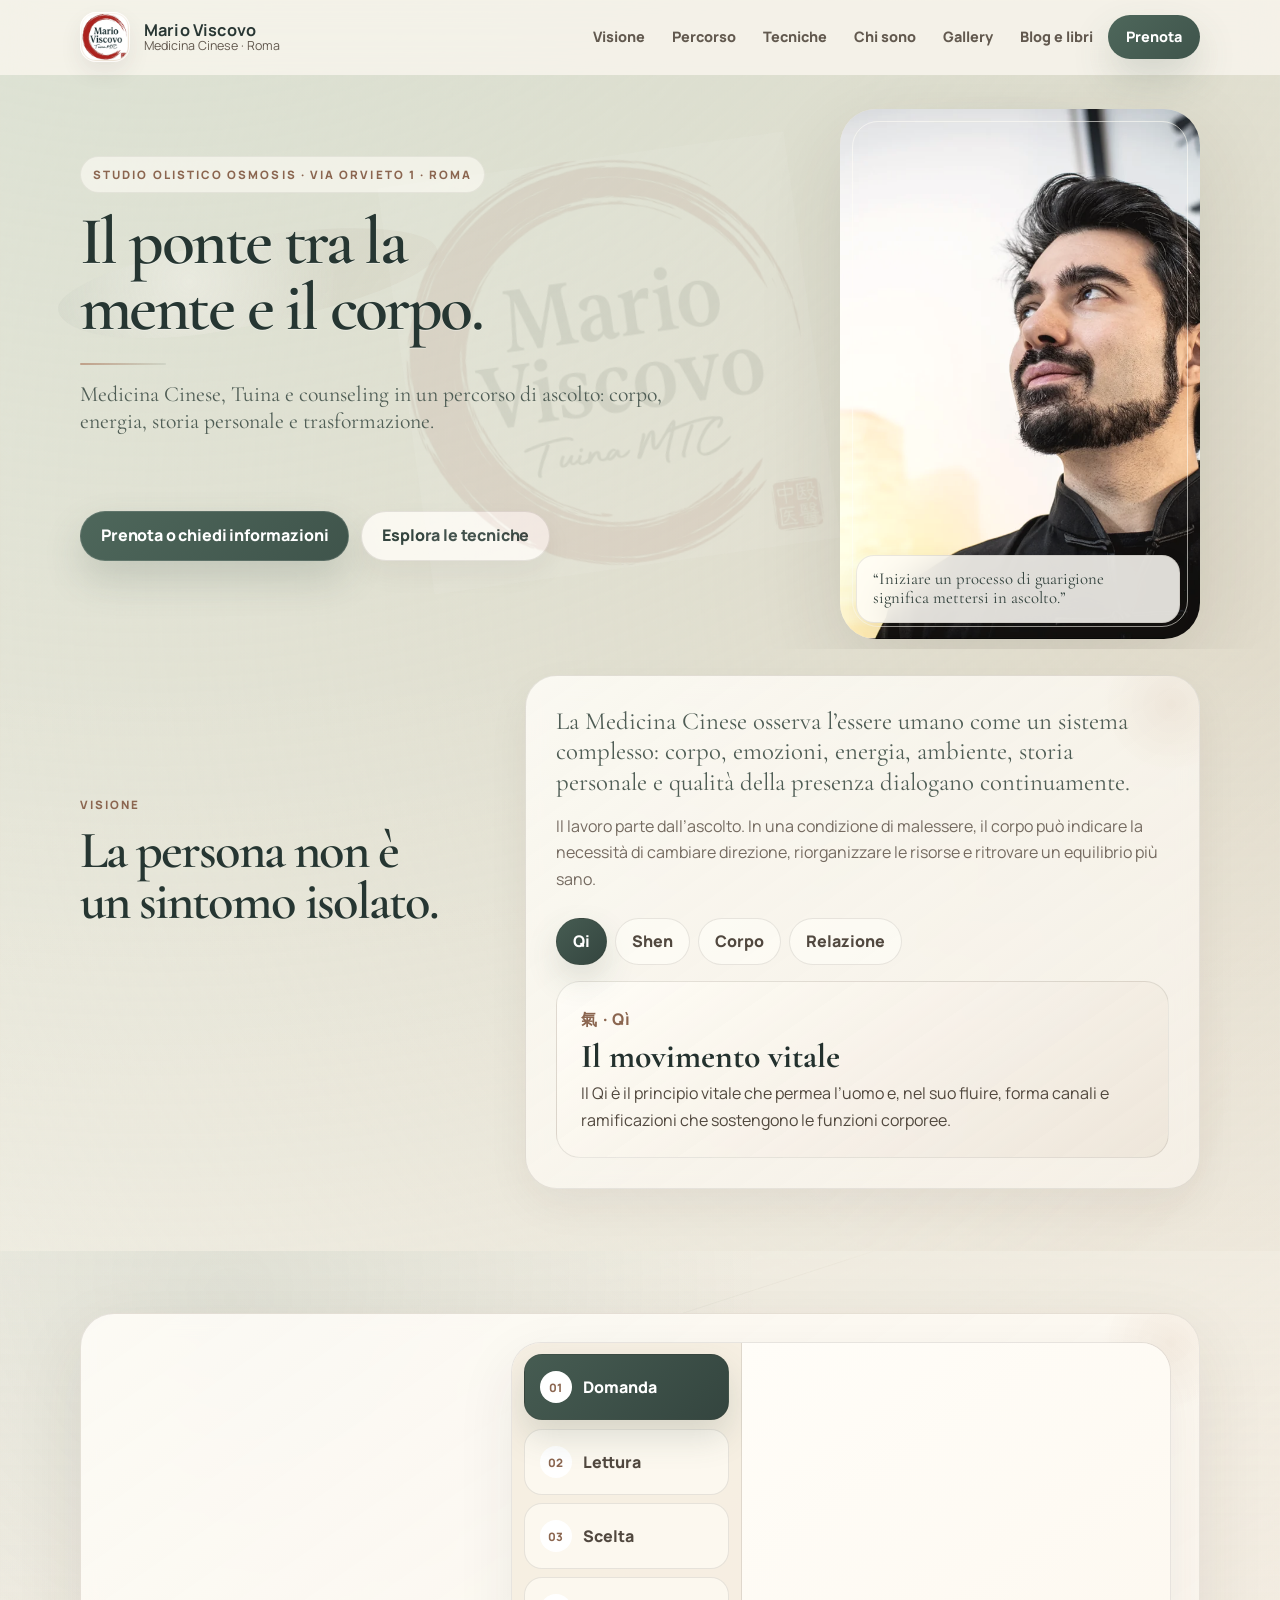
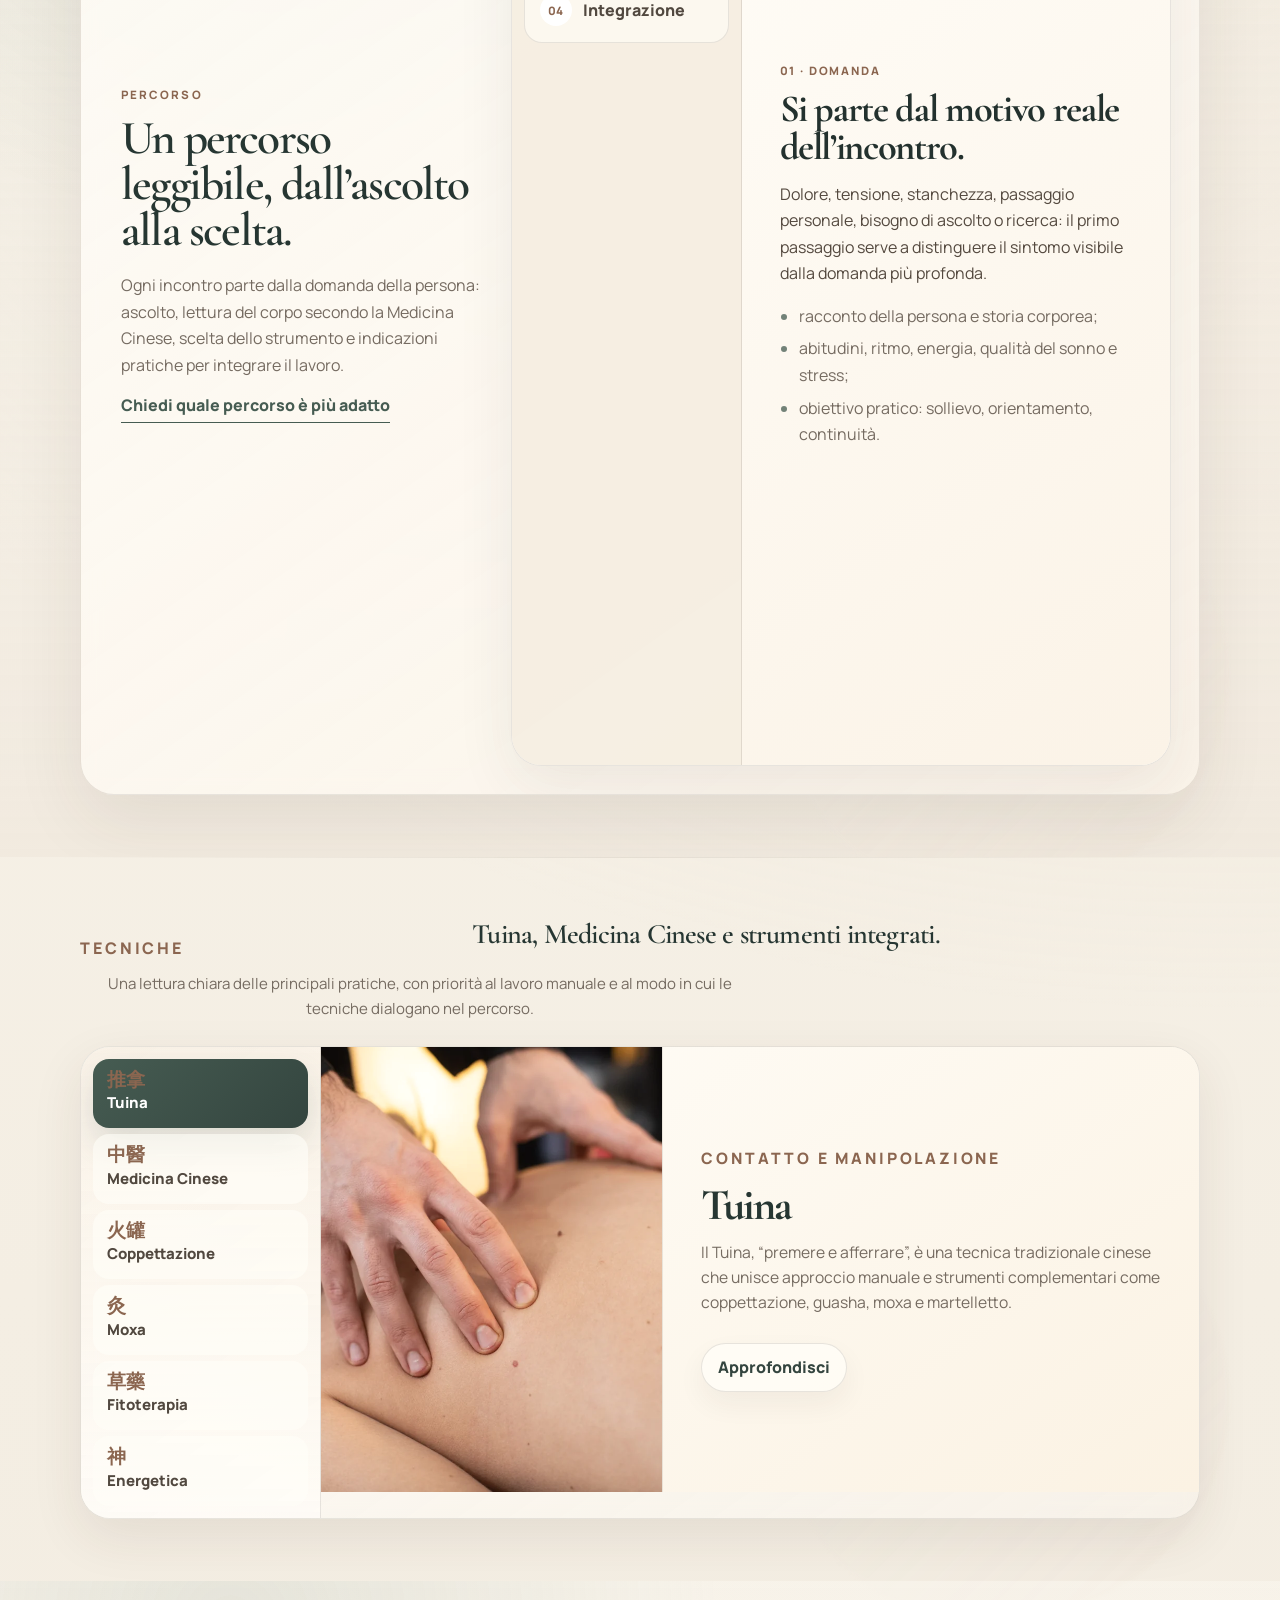
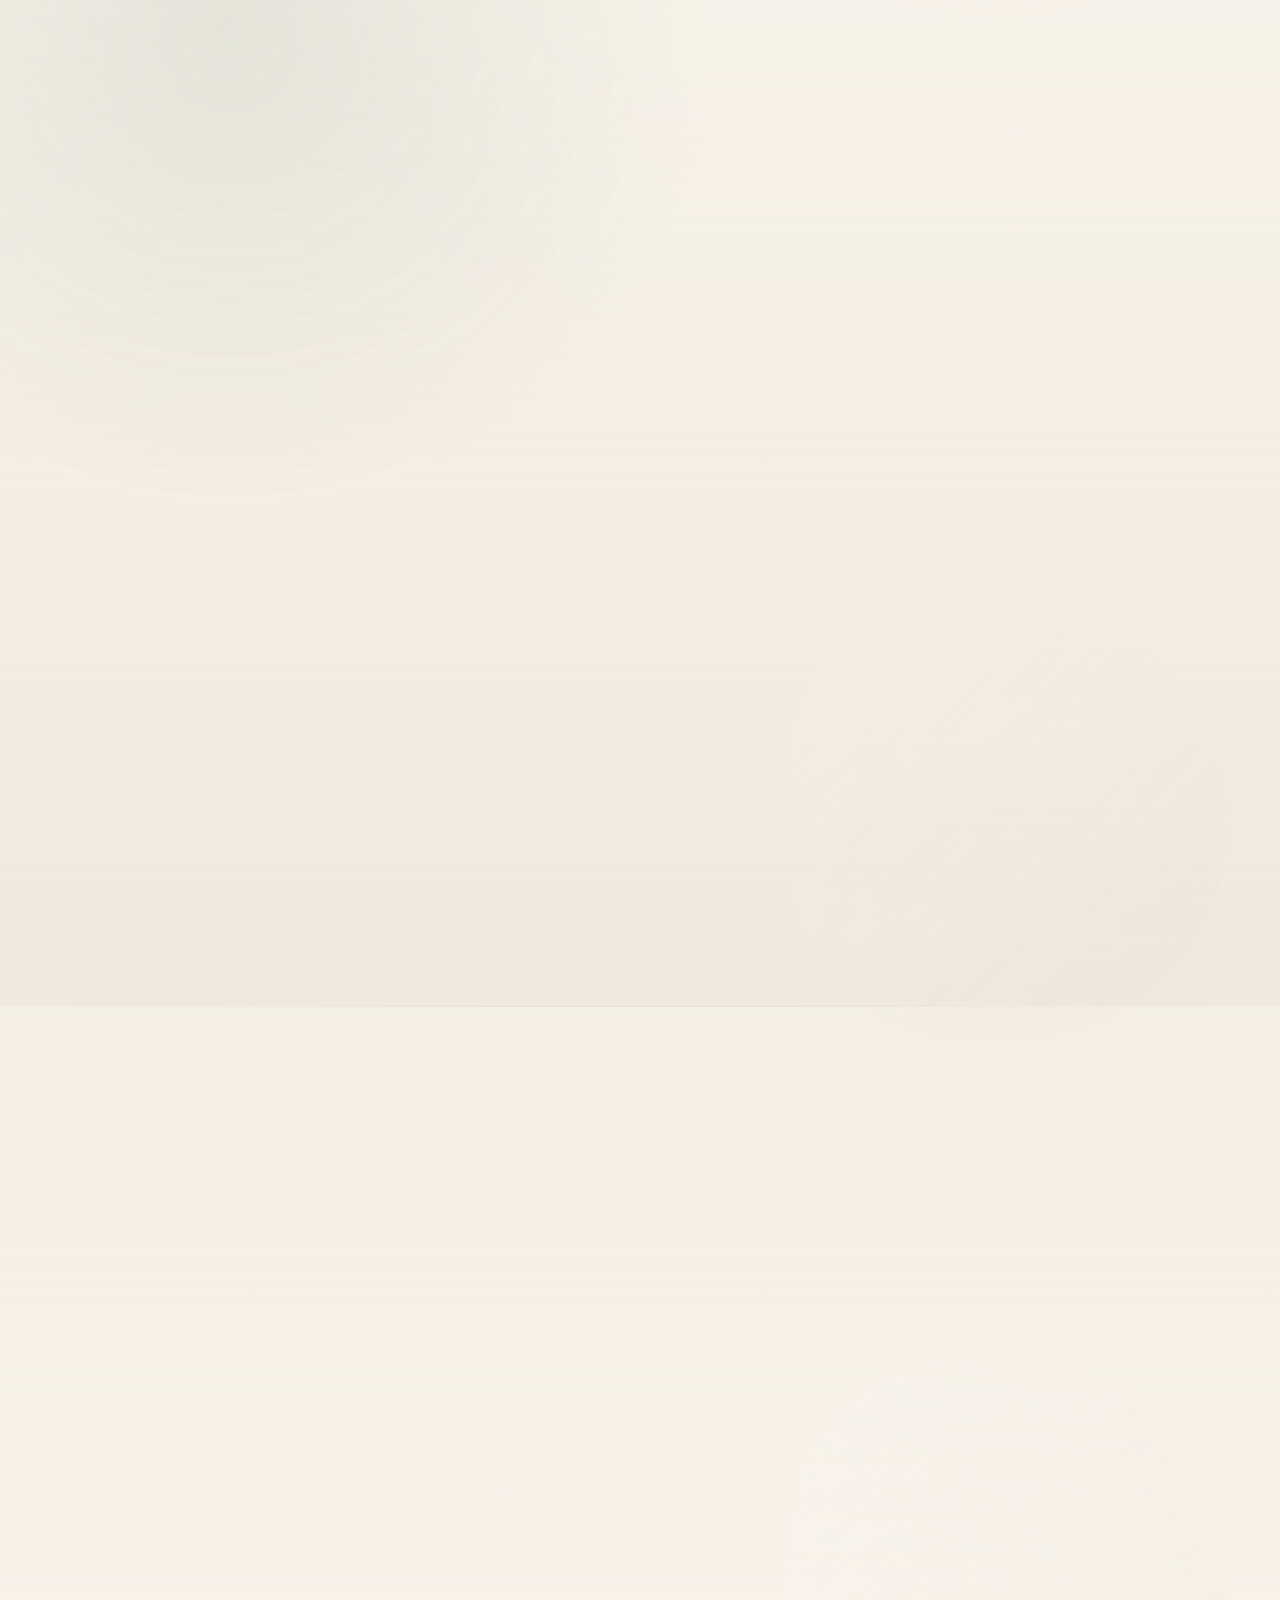
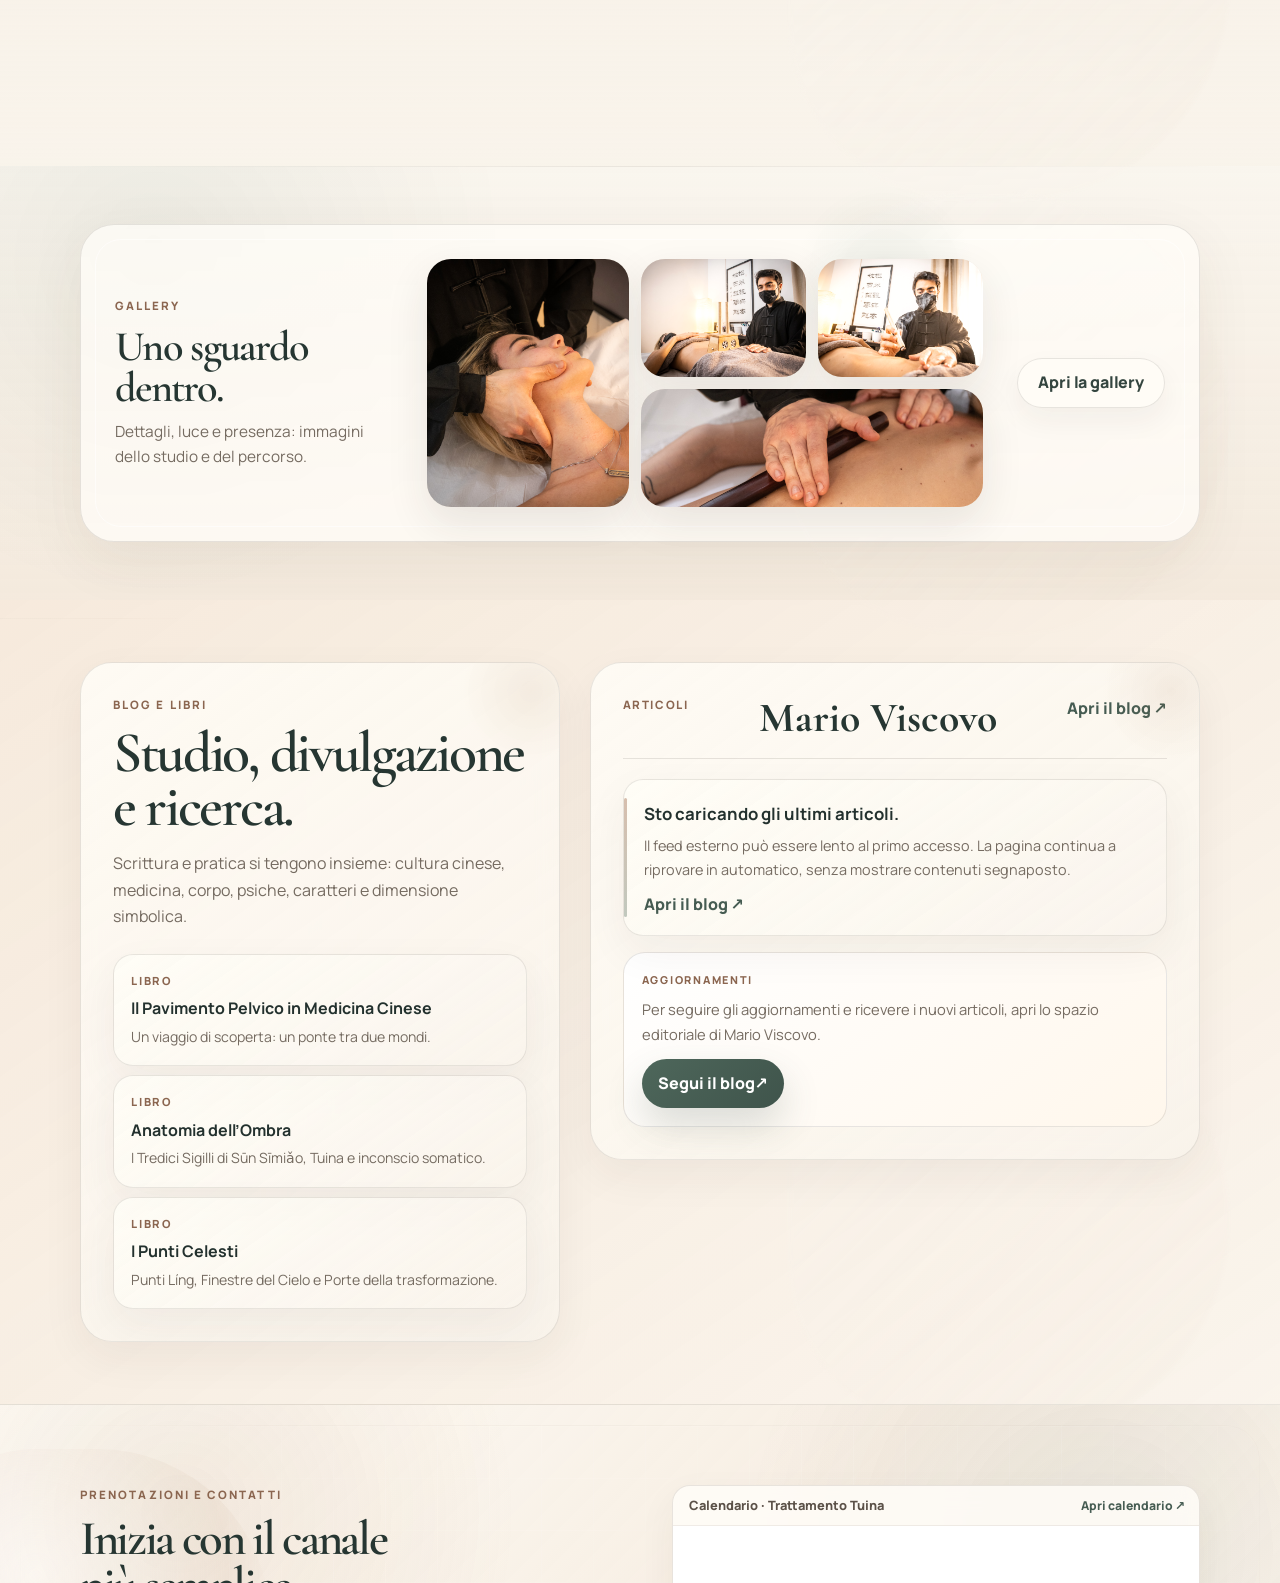
==== index.html @ 4b3e00ab "add gallery" ====
<!doctype html>
<html lang="it">
<head>
  <meta charset="utf-8">
  <meta name="viewport" content="width=device-width,initial-scale=1">
  <title>Mario Viscovo | Medicina Cinese, Tuina e percorsi olistici a Roma</title>
  <meta name="description" content="Mario Viscovo, operatore olistico a Roma. Medicina Cinese, Tuina, coppettazione, moxa, fitoterapia, medicina energetica, counseling, blog, libri e prenotazioni.">
  <meta name="theme-color" content="#fbf6ee">
  <meta property="og:title" content="Mario Viscovo | Medicina Cinese a Roma">
  <meta property="og:description" content="Il ponte tra mente e corpo: Tuina, Medicina Cinese, counseling e ricerca culturale.">
  <meta property="og:type" content="website">
  <link rel="icon" href="assets/brand/favicon.png">
  <link rel="preconnect" href="https://fonts.googleapis.com">
  <link rel="preconnect" href="https://fonts.gstatic.com" crossorigin>
  <link href="https://fonts.googleapis.com/css2?family=Cormorant+Garamond:wght@500;600;700&family=Manrope:wght@400;500;600;700;800&display=swap" rel="stylesheet">
  <link rel="preload" as="image" href="assets/photos/portrait-hero.webp">
  <link rel="stylesheet" href="styles.css">
</head>
<body>
  <a class="skip" href="#main">Vai al contenuto</a>
  <div class="scrollbar" aria-hidden="true"></div>

  <header class="site-header" data-header>
    <div class="container header-grid">
      <a class="brand" href="#top" aria-label="Torna all'inizio">
        <span class="brand-mark"><img src="assets/brand/logo-mario-square.webp" alt="Logo Mario Viscovo Tuina MTC"></span>
        <span class="brand-text"><strong>Mario Viscovo</strong><em>Medicina Cinese · Roma</em></span>
      </a>
      <button class="nav-toggle" type="button" aria-label="Apri menu" aria-expanded="false" aria-controls="nav"><span></span><span></span></button>
      <nav class="nav" id="nav" aria-label="Navigazione principale">
        <a href="#visione">Visione</a>
        <a href="#percorso">Percorso</a>
        <a href="#tecniche">Tecniche</a>
        <a href="#chi-sono">Chi sono</a>
        <a href="gallery.html">Gallery</a>
        <a href="#blog">Blog e libri</a>
        <a class="nav-action" href="#contatti">Prenota</a>
      </nav>
    </div>
  </header>

  <main id="main">
    <section class="hero" id="top">
      <div class="container hero-grid">
        <div class="hero-copy hero-intro reveal">
          <p class="eyebrow">Studio Olistico Osmosis · Via Orvieto 1 · Roma</p>
          <h1>Il ponte tra la mente e il corpo.</h1>
          <p class="hero-lead">Medicina Cinese, Tuina e counseling in un percorso di ascolto: corpo, energia, storia personale e trasformazione.</p>
        </div>
        <figure class="hero-portrait reveal delay">
          <picture>
            <source media="(max-width: 660px)" srcset="assets/photos/portrait-square.webp">
            <source media="(max-width: 1040px)" srcset="assets/photos/portrait-square.webp">
            <img src="assets/photos/portrait-hero.webp" alt="Mario Viscovo nel suo studio" width="1100" height="1350">
          </picture>
          <figcaption>“Iniziare un processo di guarigione significa mettersi in ascolto.”</figcaption>
        </figure>
        <div class="hero-actions reveal">
          <a class="btn btn-primary" href="#contatti">Prenota o chiedi informazioni</a>
          <a class="btn btn-soft" href="#tecniche">Esplora le tecniche</a>
        </div>
      </div>
    </section>


    <section class="section section-vision" id="visione">
      <div class="container vision-grid">
        <div class="vision-title reveal">
          <p class="eyebrow">Visione</p>
          <h2>La persona non è un sintomo isolato.</h2>
        </div>
        <div class="vision-copy reveal delay">
          <p class="opening">La Medicina Cinese osserva l’essere umano come un sistema complesso: corpo, emozioni, energia, ambiente, storia personale e qualità della presenza dialogano continuamente.</p>
          <p>Il lavoro parte dall’ascolto. In una condizione di malessere, il corpo può indicare la necessità di cambiare direzione, riorganizzare le risorse e ritrovare un equilibrio più sano.</p>
          <div class="concept-row" role="list">
            <button class="concept is-active" type="button" data-concept="qi">Qi</button>
            <button class="concept" type="button" data-concept="shen">Shen</button>
            <button class="concept" type="button" data-concept="corpo">Corpo</button>
            <button class="concept" type="button" data-concept="relazione">Relazione</button>
          </div>
          <article class="concept-panel" data-concept-panel>
            <span>氣 · Qì</span>
            <h3>Il movimento vitale</h3>
            <p>Il Qi è il principio vitale che permea l’uomo e, nel suo fluire, forma canali e ramificazioni che sostengono le funzioni corporee.</p>
          </article>
        </div>
      </div>
    </section>

    <section class="section section-process" id="percorso">
      <div class="container process-flow reveal">
        <div class="process-intro">
          <p class="eyebrow">Percorso</p>
          <h2>Un percorso leggibile, dall’ascolto alla scelta.</h2>
          <p>Ogni incontro parte dalla domanda della persona: ascolto, lettura del corpo secondo la Medicina Cinese, scelta dello strumento e indicazioni pratiche per integrare il lavoro.</p>
          <a class="text-link" href="#contatti">Chiedi quale percorso è più adatto</a>
        </div>
        <div class="path-tool" aria-label="Come funziona il percorso">
          <div class="path-menu" role="tablist" aria-label="Fasi del percorso">
            <button class="is-active" type="button" data-path="domanda"><span>01</span>Domanda</button>
            <button type="button" data-path="lettura"><span>02</span>Lettura</button>
            <button type="button" data-path="scelta"><span>03</span>Scelta</button>
            <button type="button" data-path="integrazione"><span>04</span>Integrazione</button>
          </div>
          <article class="path-panel" data-path-panel>
            <span>01 · Domanda</span>
            <h3>Si parte dal motivo reale dell’incontro.</h3>
            <p>Dolore, tensione, stanchezza, passaggio personale, bisogno di ascolto o ricerca: il primo passaggio serve a distinguere il sintomo visibile dalla domanda più profonda.</p>
            <ul>
              <li>racconto della persona e storia corporea;</li>
              <li>abitudini, ritmo, energia, qualità del sonno e stress;</li>
              <li>obiettivo pratico: sollievo, orientamento, continuità.</li>
            </ul>
          </article>
        </div>
      </div>
    </section>

    <section class="section" id="tecniche">
      <div class="container section-head reveal">
        <p class="eyebrow">Tecniche</p>
        <h2>Tuina, Medicina Cinese e strumenti integrati.</h2>
        <p>Una lettura chiara delle principali pratiche, con priorità al lavoro manuale e al modo in cui le tecniche dialogano nel percorso.</p>
      </div>
      <div class="container technique-shell reveal delay" data-tech-shell>
        <div class="tech-tabs" role="tablist" aria-label="Tecniche">
          <button class="is-active" type="button" data-tech="tuina"><span>推拿</span>Tuina</button>
          <button type="button" data-tech="mtc"><span>中醫</span>Medicina Cinese</button>
          <button type="button" data-tech="coppettazione"><span>火罐</span>Coppettazione</button>
          <button type="button" data-tech="moxa"><span>灸</span>Moxa</button>
          <button type="button" data-tech="fitoterapia"><span>草藥</span>Fitoterapia</button>
          <button type="button" data-tech="energetica"><span>神</span>Energetica</button>
        </div>
        <div class="tech-panels">
          <article class="tech-panel is-active" data-panel="tuina">
            <img src="assets/photos/trattamento-tuina.webp" alt="Trattamento Tuina e lavoro manuale">
            <div>
              <p class="tag">Contatto e manipolazione</p><h3>Tuina</h3>
              <p>Il Tuina, “premere e afferrare”, è una tecnica tradizionale cinese che unisce approccio manuale e strumenti complementari come coppettazione, guasha, moxa e martelletto.</p>
              <button class="inline-toggle" type="button" data-expand="tuina-detail">Approfondisci</button>
              <div class="inline-detail" id="tuina-detail"><p>Ha come obiettivo conservare e preservare la salute attraverso il riequilibrio e l’armonizzazione dell’individuo. La mano è lo strumento della relazione: ascolta il corpo, comunica senza parole e lavora su tensioni, ritmo, mobilità e percezione corporea.</p></div>
            </div>
          </article>
          <article class="tech-panel" data-panel="mtc">
            <img src="assets/photos/studio-wide.webp" alt="Studio e riferimenti alla Medicina Cinese">
            <div>
              <p class="tag">Tradizione e sistema</p><h3>Medicina Cinese</h3>
              <p>La Medicina Cinese è una tradizione filosofica e pratica che affonda le radici nel Taoismo e nel Confucianesimo. Legge la persona come totalità, non come somma di disturbi.</p>
              <button class="inline-toggle" type="button" data-expand="mtc-detail">Approfondisci</button>
              <div class="inline-detail" id="mtc-detail"><p>Secondo questa prospettiva ogni condizione nasce dall’interazione di elementi diversi: corpo, emozioni, ambiente, abitudini, qualità energetica. Il Qi, principio vitale, scorre attraverso canali e ramificazioni; quando il movimento si altera, il corpo può manifestare tensioni, stasi o segnali di disequilibrio. La pratica non sostituisce la cura medica: accompagna la persona in una lettura più ampia del proprio stato.</p></div>
            </div>
          </article>
          <article class="tech-panel" data-panel="coppettazione">
            <img src="assets/photos/cupping-wide.webp" alt="Coppettazione con coppe di vetro">
            <div>
              <p class="tag">Mobilizzazione dei tessuti</p><h3>Coppettazione</h3>
              <p>Tecnica complementare non invasiva che consiste nell’applicazione di coppe di vetro sulla pelle, con una piccola suzione generata attraverso il calore.</p>
              <button class="inline-toggle" type="button" data-expand="cup-detail">Approfondisci</button>
              <div class="inline-detail" id="cup-detail"><p>Nella lettura cinese promuove circolazione energetica, mobilità dei liquidi e del sangue, soprattutto quando emerge un quadro di umidità o ristagno. È sempre inserita in una valutazione più ampia e scelta solo quando coerente con la condizione della persona.</p></div>
            </div>
          </article>
          <article class="tech-panel" data-panel="moxa">
            <img src="assets/photos/moxa-wide.webp" alt="Moxa e strumenti di moxibustione">
            <div>
              <p class="tag">Calore e Artemisia</p><h3>Moxa</h3>
              <p>La moxibustione porta calore su zone specifiche del corpo attraverso lana di Artemisia essiccata, direzionando il calore verso aree o punti precisi.</p>
              <button class="inline-toggle" type="button" data-expand="moxa-detail">Approfondisci</button>
              <div class="inline-detail" id="moxa-detail"><p>La tradizione attribuisce all’Artemisia la capacità di sostenere la normale circolazione del Qi e rompere le stasi. Può essere usata in sigari, coni o strumenti che distribuiscono il calore, anche con supporti come aglio o zenzero secondo il caso. Nel percorso viene proposta come sostegno termico e simbolico, non come gesto automatico.</p></div>
            </div>
          </article>
          <article class="tech-panel" data-panel="fitoterapia">
            <img src="assets/photos/herbs-wide.webp" alt="Erbe e fitoterapia cinese">
            <div>
              <p class="tag">Sostanze naturali e dietetica</p><h3>Fitoterapia cinese</h3>
              <p>La fitoterapia cinese lavora con sostanze naturali secondo una logica energetica, in dialogo con dietetica, costituzione e stile di vita.</p>
              <button class="inline-toggle" type="button" data-expand="herbs-detail">Approfondisci</button>
              <div class="inline-detail" id="herbs-detail"><p>Non è un semplice elenco di rimedi: richiede lettura del terreno individuale, precisione e coerenza con il quadro complessivo. Nel percorso viene presentata come ambito di studio, cultura e accompagnamento alla Medicina Cinese, con attenzione a dietetica e stile di vita.</p></div>
            </div>
          </article>
          <article class="tech-panel" data-panel="energetica">
            <img src="assets/photos/energy-wide.webp" alt="Medicina energetica e ascolto sottile">
            <div>
              <p class="tag">Dimensione sottile</p><h3>Medicina energetica</h3>
              <p>Il percorso di Mario include esperienze di Pranic Healing, Reiki e pranoterapia, integrate con lo studio della Medicina Cinese e della dimensione simbolica.</p>
              <button class="inline-toggle" type="button" data-expand="energy-detail">Approfondisci</button>
              <div class="inline-detail" id="energy-detail"><p>Lo sguardo energetico considera corpo, mente e spirito come livelli diversi dello stesso processo. È un ambito che si affianca all’ascolto corporeo, alla relazione e alla ricerca personale, includendo anche simboli, caratteri cinesi e qualità della presenza.</p></div>
            </div>
          </article>
        </div>
      </div>
    </section>

    <section class="section section-curiosity section-faq" id="faq" data-faq-section>
      <div class="container faq-shell reveal">
        <div class="faq-intro">
          <p class="eyebrow">Domande frequenti</p>
          <h2>Orientarsi nel percorso.</h2>
          <p>Una guida semplice per comprendere modalità, linguaggio e strumenti del lavoro. Le risposte hanno finalità informative e orientative: non sostituiscono una valutazione personale, una diagnosi o il parere del medico.</p>
        </div>

        <div class="faq-workspace">
          <div class="faq-toolbar" role="search">
            <label class="faq-search" for="faq-search">
              <span>Cerca nella FAQ</span>
              <input id="faq-search" type="search" placeholder="Es. Tuina, moxa, prima visita, prenotare…" autocomplete="off" data-faq-search>
            </label>
            <button class="faq-reset" type="button" data-faq-reset>Mostra tutto</button>
          </div>

          <div class="faq-filters" aria-label="Categorie FAQ">
            <button class="is-active" type="button" data-faq-filter="all">Tutte</button>
            <button type="button" data-faq-filter="prima-visita">Prima visita</button>
            <button type="button" data-faq-filter="medicina-cinese">Medicina Cinese</button>
            <button type="button" data-faq-filter="tuina">Tuina</button>
            <button type="button" data-faq-filter="moxa-coppettazione">Moxa e Coppettazione</button>
            <button type="button" data-faq-filter="fitoterapia">Fitoterapia</button>
            <button type="button" data-faq-filter="percorso-personale">Percorso personale</button>
            <button type="button" data-faq-filter="prenotazioni">Prenotazioni</button>
            <button type="button" data-faq-filter="libri-approfondimenti">Libri e approfondimenti</button>
          </div>

          <div class="faq-counter" data-faq-counter>16 risposte disponibili</div>

          <div class="faq-list" data-faq-list>
            <article class="faq-item" data-faq-item data-category="prima-visita" data-keywords="primo incontro prima visita ascolto informazioni percorso orientamento individuale">
              <button class="faq-question" type="button" aria-expanded="false">
                <span>Prima visita</span>
                <strong>Come si svolge il primo incontro?</strong>
              </button>
              <div class="faq-answer">
                <p>Il primo incontro è dedicato all’ascolto, alla raccolta delle informazioni utili e alla comprensione del percorso più adatto. Non è una risposta standard uguale per tutti, ma un momento di orientamento individuale.</p>
                <div class="faq-answer-cta"><a href="#contatti">Prenota un primo confronto</a></div>
              </div>
            </article>

            <article class="faq-item" data-faq-item data-category="prima-visita prenotazioni" data-keywords="durata seduta tempi disponibilità appuntamento prenotazione online studio">
              <button class="faq-question" type="button" aria-expanded="false">
                <span>Prima visita</span>
                <strong>Quanto dura una seduta?</strong>
              </button>
              <div class="faq-answer">
                <p>La durata può variare in base al tipo di percorso e alle necessità della persona. Per informazioni pratiche e disponibilità è possibile usare la prenotazione online o contattare direttamente lo studio.</p>
                <div class="faq-answer-cta"><a href="#contatti">Vai al calendario</a></div>
              </div>
            </article>

            <article class="faq-item" data-faq-item data-category="prima-visita" data-keywords="documentazione referti informazioni pregresse primo incontro valutazione individuale">
              <button class="faq-question" type="button" aria-expanded="false">
                <span>Prima visita</span>
                <strong>Devo portare documentazione?</strong>
              </button>
              <div class="faq-answer">
                <p>Se si dispone di documentazione utile, referti o informazioni pregresse, può essere utile portarli al primo incontro. La valutazione resta comunque individuale e contestuale.</p>
              </div>
            </article>

            <article class="faq-item" data-faq-item data-category="medicina-cinese" data-keywords="medicina tradizionale cinese mtc equilibrio energia vitale disagio approccio culturale professionale">
              <button class="faq-question" type="button" aria-expanded="false">
                <span>Medicina Cinese</span>
                <strong>Che cos’è la Medicina Tradizionale Cinese?</strong>
              </button>
              <div class="faq-answer">
                <p>È un sistema di osservazione della persona che considera equilibrio, relazione tra funzioni, energia vitale, contesto e manifestazioni del disagio. Nel sito viene presentata come approccio culturale e professionale, non come promessa terapeutica.</p>
                <div class="faq-answer-cta"><a href="#tecniche">Esplora le tecniche</a><a href="https://marioviscovomtc.substack.com" target="_blank" rel="noopener">Leggi il blog</a></div>
              </div>
            </article>

            <article class="faq-item" data-faq-item data-category="medicina-cinese" data-keywords="qi energia soffio vitale corpo funzioni movimento medicina cinese">
              <button class="faq-question" type="button" aria-expanded="false">
                <span>Medicina Cinese</span>
                <strong>Che cosa significa Qi?</strong>
              </button>
              <div class="faq-answer">
                <p>Nel linguaggio della Medicina Cinese il Qi è un concetto centrale, spesso tradotto come energia o soffio vitale. Può essere inteso come una chiave interpretativa della relazione tra corpo, funzioni e movimento.</p>
              </div>
            </article>

            <article class="faq-item" data-faq-item data-category="tuina" data-keywords="tuina pratica manuale pressioni mobilizzazioni tecniche medicina tradizionale cinese">
              <button class="faq-question" type="button" aria-expanded="false">
                <span>Tuina</span>
                <strong>Che cos’è il Tuina?</strong>
              </button>
              <div class="faq-answer">
                <p>Il Tuina è una pratica manuale della tradizione cinese che utilizza pressioni, mobilizzazioni e tecniche specifiche secondo i principi della Medicina Tradizionale Cinese. La risposta al trattamento resta sempre legata alla persona e al contesto del percorso.</p>
                <div class="faq-answer-cta"><a href="#contatti">Prenota Tuina</a></div>
              </div>
            </article>

            <article class="faq-item" data-faq-item data-category="moxa-coppettazione" data-keywords="moxa artemisia calore localizzato medicina cinese tecnica tradizionale">
              <button class="faq-question" type="button" aria-expanded="false">
                <span>Moxa e Coppettazione</span>
                <strong>Che cos’è la moxa?</strong>
              </button>
              <div class="faq-answer">
                <p>La moxa è una tecnica tradizionale che utilizza calore localizzato secondo i principi della Medicina Cinese. Nel percorso viene considerata in modo prudente, evitando indicazioni automatiche o promesse di risultato.</p>
              </div>
            </article>

            <article class="faq-item" data-faq-item data-category="moxa-coppettazione" data-keywords="coppettazione coppette pelle zone logica energetica funzionale tecnica tradizionale">
              <button class="faq-question" type="button" aria-expanded="false">
                <span>Moxa e Coppettazione</span>
                <strong>Che cos’è la coppettazione?</strong>
              </button>
              <div class="faq-answer">
                <p>La coppettazione è una tecnica tradizionale che utilizza coppette applicate sulla pelle per stimolare determinate zone secondo una logica energetica e funzionale. La scelta della tecnica dipende dalla valutazione complessiva della persona.</p>
              </div>
            </article>

            <article class="faq-item" data-faq-item data-category="fitoterapia" data-keywords="fitoterapia cinese formulazioni principi tradizionali terapie condizioni mediche attenzione percorso">
              <button class="faq-question" type="button" aria-expanded="false">
                <span>Fitoterapia</span>
                <strong>Che ruolo ha la fitoterapia cinese?</strong>
              </button>
              <div class="faq-answer">
                <p>La fitoterapia cinese si basa sull’uso di formulazioni e principi tradizionali. Deve essere valutata con attenzione e all’interno di un percorso appropriato, soprattutto in presenza di condizioni mediche, farmaci o terapie in corso.</p>
              </div>
            </article>

            <article class="faq-item" data-faq-item data-category="percorso-personale" data-keywords="visita medica diagnosi trattamento sanitario medico sito divulgativo orientativo sostituisce">
              <button class="faq-question" type="button" aria-expanded="false">
                <span>Percorso personale</span>
                <strong>Il percorso sostituisce una visita medica?</strong>
              </button>
              <div class="faq-answer">
                <p>No. Le informazioni del sito hanno finalità divulgative e orientative. Non sostituiscono diagnosi, visita medica, trattamento sanitario o parere del medico.</p>
              </div>
            </article>

            <article class="faq-item" data-faq-item data-category="percorso-personale" data-keywords="sintomi specifici consiglio sito valutare situazione personale medico incontro">
              <button class="faq-question" type="button" aria-expanded="false">
                <span>Percorso personale</span>
                <strong>Posso chiedere consigli su sintomi specifici tramite il sito?</strong>
              </button>
              <div class="faq-answer">
                <p>Il sito può aiutare a orientarsi sui servizi e sugli approcci, ma non è pensato per valutare sintomi individuali. Per situazioni personali è opportuno prenotare un incontro o rivolgersi al proprio medico.</p>
                <div class="faq-answer-cta"><a href="#contatti">Contatta lo studio</a></div>
              </div>
            </article>

            <article class="faq-item" data-faq-item data-category="prenotazioni" data-keywords="prenotare calendario online contatti whatsapp telefono studio appuntamento disponibilità">
              <button class="faq-question" type="button" aria-expanded="false">
                <span>Prenotazioni</span>
                <strong>Come posso prenotare?</strong>
              </button>
              <div class="faq-answer">
                <p>È possibile usare il calendario online integrato nel sito, oppure contattare direttamente lo studio tramite i canali presenti nella sezione contatti.</p>
                <div class="faq-answer-cta"><a href="#contatti">Apri prenotazioni e contatti</a><a href="https://wa.me/393930028109?text=Ciao%20Mario%2C%20ti%20scrivo%20dal%20sito%20per%20avere%20informazioni." target="_blank" rel="noopener">WhatsApp</a></div>
              </div>
            </article>

            <article class="faq-item" data-faq-item data-category="libri-approfondimenti" data-keywords="approfondimenti articoli riflessioni blog leggere">
              <button class="faq-question" type="button" aria-expanded="false">
                <span>Libri e approfondimenti</span>
                <strong>Dove posso leggere gli approfondimenti?</strong>
              </button>
              <div class="faq-answer">
                <p>Gli articoli e le riflessioni più estese sono disponibili nel blog collegato dal sito. La FAQ rimanda alla sezione Blog e libri per seguire gli aggiornamenti e leggere i contenuti pubblicati.</p>
                <div class="faq-answer-cta"><a href="#blog">Vai a Blog e libri</a><a href="https://marioviscovomtc.substack.com" target="_blank" rel="noopener">Apri il blog</a></div>
              </div>
            </article>

            <article class="faq-item" data-faq-item data-category="libri-approfondimenti" data-keywords="libri sezione dedicata schede esterne amazon pavimento pelvico anatomia ombra punti celesti">
              <button class="faq-question" type="button" aria-expanded="false">
                <span>Libri e approfondimenti</span>
                <strong>Dove trovo i libri?</strong>
              </button>
              <div class="faq-answer">
                <p>I libri sono raccolti nella sezione dedicata del sito, con link alle relative schede esterne.</p>
                <div class="faq-answer-cta"><a href="#blog">Vai alla sezione libri</a></div>
              </div>
            </article>

            <article class="faq-item" data-faq-item data-category="percorso-personale libri-approfondimenti" data-keywords="differenza articolo percorso individuale lettura confronto relazione valutazione diretta">
              <button class="faq-question" type="button" aria-expanded="false">
                <span>Percorso personale</span>
                <strong>Che differenza c’è tra leggere un articolo e iniziare un percorso?</strong>
              </button>
              <div class="faq-answer">
                <p>Gli articoli aiutano a comprendere concetti, linguaggio e prospettiva. Un percorso individuale richiede invece ascolto, valutazione e relazione diretta.</p>
              </div>
            </article>

            <article class="faq-item" data-faq-item data-category="prenotazioni percorso-personale" data-keywords="non trovo risposta domanda cercare contattare prenotare incontro studio personale">
              <button class="faq-question" type="button" aria-expanded="false">
                <span>Prenotazioni</span>
                <strong>Cosa succede se non trovo la risposta che cerco?</strong>
              </button>
              <div class="faq-answer">
                <p>È possibile prenotare un incontro o contattare lo studio. La FAQ è uno strumento orientativo e non sostituisce un confronto personale.</p>
                <div class="faq-answer-cta"><a href="#contatti">Prenota o scrivi</a><a href="https://wa.me/393930028109?text=Ciao%20Mario%2C%20ti%20scrivo%20dal%20sito%20per%20avere%20informazioni." target="_blank" rel="noopener">WhatsApp</a></div>
              </div>
            </article>
          </div>

          <button class="faq-load-more" type="button" data-faq-more hidden>Mostra altre risposte</button>

          <div class="faq-empty" data-faq-empty hidden>
            <strong>Nessuna risposta trovata.</strong>
            <p>Prova con una parola più semplice, scegli una categoria diversa oppure contatta direttamente lo studio.</p>
            <a href="#contatti">Vai ai contatti</a>
          </div>
        </div>
      </div>
    </section>

    <section class="section section-about" id="chi-sono">
      <div class="container about-grid">
        <figure class="about-photo reveal"><img src="assets/photos/portrait-wide.webp" alt="Mario Viscovo, operatore olistico"></figure>
        <div class="about-copy reveal delay">
          <p class="eyebrow">Chi sono</p>
          <h2>Mario Viscovo</h2>
          <p>Operatore olistico, da circa vent’anni si dedica alla cura del corpo, dello spirito e della mente attraverso la medicina cinese.</p>
          <p>È iscritto all’APOS, Associazione Professionale Operatori Shiatsu, ed è istruttore di corsi di specializzazione legati alla cultura medica cinese. Ha conseguito il diploma di Tuina e Medicina Cinese, fitoterapia, dietetica e tecniche complementari presso l’Istituto Superiore Villa Giada di Roma.</p>
          <p>I viaggi e le esperienze in Cina hanno affinato le tecniche manuali e lo hanno avvicinato allo studio della medicina energetica, includendo Pranic Healing, Reiki e pranoterapia.</p>
          <div class="credentials-list credentials-links" aria-label="Riferimenti professionali">
            <a href="https://chinalink.it/" target="_blank" rel="noopener"><span>Formazione</span><strong>Villa Giada Roma · Tuina, MTC, fitoterapia, dietetica e tecniche complementari</strong></a>
            <a href="https://www.shiatsuapos.com/" target="_blank" rel="noopener"><span>Associazione</span><strong>APOS · Associazione Professionale Operatori Shiatsu</strong></a>
            <a href="#tecniche"><span>Ambiti</span><strong>Medicina Cinese, Tuina, counseling, energia, corpo e simbolo</strong></a>
          </div>
        </div>
      </div>
    </section>

    <section class="section section-gallery-teaser" data-gallery-preview-section hidden>
      <div class="container gallery-teaser-card reveal">
        <div class="gallery-teaser-copy">
          <p class="eyebrow">Gallery</p>
          <h2>Uno sguardo dentro.</h2>
          <p>Dettagli, luce e presenza: immagini dello studio e del percorso.</p>
        </div>
        <div class="gallery-preview-rail" data-gallery-preview aria-label="Anteprima gallery"></div>
        <a class="btn btn-soft gallery-teaser-link" href="gallery.html">Apri la gallery</a>
      </div>
    </section>

    <section class="section section-writings" id="blog">
      <div class="container writings-grid">
        <div class="writings-intro reveal">
          <p class="eyebrow">Blog e libri</p>
          <h2>Studio, divulgazione e ricerca.</h2>
          <p>Scrittura e pratica si tengono insieme: cultura cinese, medicina, corpo, psiche, caratteri e dimensione simbolica.</p>
          <div class="book-list">
            <a href="https://amzn.eu/d/05yU8fGR" target="_blank" rel="noopener"><span>Libro</span><strong>Il Pavimento Pelvico in Medicina Cinese</strong><em>Un viaggio di scoperta: un ponte tra due mondi.</em></a>
            <a href="https://amzn.eu/d/0fVimiMb" target="_blank" rel="noopener"><span>Libro</span><strong>Anatomia dell’Ombra</strong><em>I Tredici Sigilli di Sūn Sīmiǎo, Tuina e inconscio somatico.</em></a>
            <a href="https://amzn.eu/d/0cqQUTzb" target="_blank" rel="noopener"><span>Libro</span><strong>I Punti Celesti</strong><em>Punti Líng, Finestre del Cielo e Porte della trasformazione.</em></a>
          </div>
        </div>
        <div class="blog-card reveal delay">
          <div class="blog-head">
            <span>Articoli</span>
            <h3>Mario Viscovo</h3>
            <a href="https://marioviscovomtc.substack.com" target="_blank" rel="noopener">Apri il blog</a>
          </div>
          <div class="blog-posts" data-blog-posts data-blog-src="content/blog.json">
            <article><strong>Caricamento degli articoli…</strong><p>I contenuti vengono letti dal file locale del sito, senza dipendere dal feed esterno.</p></article>
          </div>
          <div class="blog-cta">
            <span>Aggiornamenti</span>
            <p>Per seguire gli aggiornamenti e ricevere i nuovi articoli, apri lo spazio editoriale di Mario Viscovo.</p>
            <a href="https://marioviscovomtc.substack.com" target="_blank" rel="noopener">Segui il blog</a>
          </div>
        </div>
      </div>
    </section>

    <section class="contact contact-pro contact-slim" id="contatti">
      <div class="contact-orb orb-one" aria-hidden="true"></div>
      <div class="contact-orb orb-two" aria-hidden="true"></div>
      <div class="container">

        <!-- Riga superiore: testo + bottoni | calendario -->
        <div class="contact-slim-grid">
          <div class="contact-copy contact-slim-copy reveal">
            <p class="eyebrow">Prenotazioni e contatti</p>
            <h2>Inizia con il canale più semplice.</h2>
            <p>Prenota una seduta, richiedi un incontro di counseling o scrivi un messaggio breve per orientare il primo contatto.</p>

            <div class="booking-strip" aria-label="Canali rapidi">
              <button class="booking-pill is-active" type="button" data-calendar-select data-calendar-url="https://calendar.app.google/vPMfmUWVKnqg3yEQ6" data-calendar-title="Trattamento Tuina">
                <span>Agenda</span><strong>Tuina</strong>
              </button>
              <button class="booking-pill" type="button" data-calendar-select data-calendar-url="https://calendar.app.google/RWSDphwvyPjwh5jeA" data-calendar-title="Counseling">
                <span>Agenda</span><strong>Counseling</strong>
              </button>
              <a class="booking-pill booking-pill-link" href="https://wa.me/393930028109?text=Ciao%20Mario%2C%20ti%20scrivo%20dal%20sito%20per%20avere%20informazioni." target="_blank" rel="noopener">
                <span>Diretto</span><strong>WhatsApp</strong>
              </a>
            </div>

            <div class="contact-note contact-note-slim">
              <span>Studio Olistico Osmosis</span>
              <strong>Via Orvieto, 1 · Roma</strong>
              <a href="https://maps.google.com/?q=Via+Orvieto+1+Roma" target="_blank" rel="noopener">Maps</a>
            </div>
            <address class="contact-inline contact-inline-slim" aria-label="Contatti diretti">
              <a href="tel:+393930028109"><span aria-hidden="true">☎</span>393 002 8109</a>
              <a href="https://www.instagram.com/marioviscovomtc/" target="_blank" rel="noopener"><span aria-hidden="true">IG</span>Instagram</a>
              <a href="https://www.facebook.com/marioviscovo.mtc" target="_blank" rel="noopener"><span aria-hidden="true">f</span>Facebook</a>
            </address>
          </div>

          <div class="contact-slim-main reveal delay">
            <div class="calendar-inline" data-calendar-panel>
              <div class="calendar-inline-head">
                <span data-calendar-label>Calendario · Trattamento Tuina</span>
                <a href="https://calendar.app.google/vPMfmUWVKnqg3yEQ6" target="_blank" rel="noopener" data-calendar-open>Apri calendario ↗</a>
              </div>
              <iframe src="https://calendar.app.google/vPMfmUWVKnqg3yEQ6" title="Calendario prenotazioni Mario Viscovo" loading="lazy" data-calendar-frame></iframe>
            </div>
          </div>
        </div>

        <!-- Riga inferiore: form a piena larghezza -->
        <form class="contact-form contact-form-slim contact-form-full reveal" action="https://formspree.io/f/xgobzzae" method="POST" data-contact-form>
          <input type="hidden" name="_subject" value="Nuovo messaggio dal sito Mario Viscovo">
          <div class="form-head form-head-slim">
            <span>Messaggio rapido</span>
            <p>Per dubbi, disponibilità o prime informazioni.</p>
          </div>
          <div class="form-grid form-grid-slim">
            <label>Nome
              <input type="text" name="nome" autocomplete="name" required placeholder="Nome">
            </label>
            <label>Email
              <input type="email" name="email" autocomplete="email" required placeholder="Email">
            </label>
            <label>Telefono
              <input type="tel" name="telefono" autocomplete="tel" placeholder="Telefono">
            </label>
            <label>Interesse
              <select name="interesse">
                <option value="Trattamento Tuina">Tuina</option>
                <option value="Counseling">Counseling</option>
                <option value="Informazioni generali">Info generali</option>
              </select>
            </label>
            <label class="form-field-message">Messaggio
              <textarea name="messaggio" rows="2" required placeholder="Scrivi in poche righe cosa ti serve."></textarea>
            </label>
            <div class="form-bottom form-bottom-inline">
              <button class="btn btn-primary" type="submit">Invia</button>
              <p class="form-status" data-form-status aria-live="polite"></p>
            </div>
          </div>
        </form>

      </div>
    </section>
  </main>

  <footer class="footer">
    <div class="container footer-grid">
      <p>© <span data-year></span> Mario Viscovo · Medicina Cinese a Roma</p>
      <a href="#top">Torna su</a>
    </div>
  </footer>

  <div class="mobile-bar" aria-label="Azioni rapide">
    <a href="#contatti">Prenota</a>
    <a href="https://wa.me/393930028109?text=Ciao%20Mario%2C%20ti%20scrivo%20dal%20sito%20per%20avere%20informazioni." target="_blank" rel="noopener">WhatsApp</a>
  </div>

  <script src="script.js"></script>
</body>
</html>
---- styles.css ----
:root{
  --paper:#fffaf3;
  --paper-2:#fbf3e7;
  --cream:#fffdf8;
  --ink:#132729;
  --muted:#6f665e;
  --sage:#75806b;
  --sage-dark:#3f5147;
  --seal:#b6251d;
  --seal-dark:#7f1d18;
  --tea:var(--seal);
  --tea-dark:var(--seal-dark);
  --line:rgba(74,58,42,.13);
  --shadow:0 26px 70px rgba(63,46,30,.12);
  --soft-shadow:0 14px 42px rgba(63,46,30,.07);
  --serif:'Cormorant Garamond', Georgia, serif;
  --sans:'Manrope', system-ui, -apple-system, BlinkMacSystemFont, 'Segoe UI', sans-serif;
  --container:1180px;
}
*{box-sizing:border-box}html{scroll-behavior:smooth}body{margin:0;font-family:var(--sans);font-size:16px;line-height:1.66;color:var(--ink);background:radial-gradient(circle at top left,#fff 0,#fff8ef 34%,#f9f0e3 100%);text-rendering:optimizeLegibility}body::before{content:"";position:fixed;inset:0;pointer-events:none;background:linear-gradient(90deg,rgba(255,255,255,.28) 1px,transparent 1px),linear-gradient(rgba(255,255,255,.26) 1px,transparent 1px);background-size:58px 58px;mask-image:linear-gradient(to bottom,black,transparent 78%);opacity:.38;z-index:-1}img{display:block;max-width:100%}a{color:inherit;text-decoration:none}button,input{font:inherit}button{border:0;background:none;color:inherit}.container{width:min(calc(100% - 48px),var(--container));margin-inline:auto}.skip{position:absolute;left:14px;top:-80px;background:var(--ink);color:#fff;padding:10px 14px;border-radius:999px;z-index:99}.skip:focus{top:14px}.scrollbar{position:fixed;left:0;top:0;height:3px;background:linear-gradient(90deg,var(--tea),var(--sage));z-index:120;width:0}.site-header{position:sticky;top:0;z-index:100;background:rgba(255,250,243,.78);border-bottom:1px solid transparent;backdrop-filter:blur(18px);transition:.22s ease}.site-header.is-scrolled{border-bottom-color:var(--line);box-shadow:0 10px 30px rgba(46,35,24,.06)}.header-grid{height:78px;display:flex;align-items:center;justify-content:space-between;gap:20px}.brand{display:flex;align-items:center;gap:12px;min-width:0}.brand-mark{width:44px;height:44px;border-radius:50%;display:grid;place-items:center;background:#ede0d0;color:var(--tea-dark);font-family:var(--serif);font-size:1.55rem;box-shadow:inset 0 0 0 1px rgba(255,255,255,.72)}.brand-text{display:grid;line-height:1.12}.brand-text strong{font-size:.98rem;letter-spacing:.02em}.brand-text em{font-style:normal;color:var(--muted);font-size:.78rem}.nav{display:flex;align-items:center;gap:3px}.nav a{padding:10px 12px;border-radius:999px;color:#51483f;font-weight:800;font-size:.9rem}.nav a:hover,.nav a:focus-visible{background:rgba(255,255,255,.75)}.nav-action{background:var(--sage-dark)!important;color:#fff!important;padding-inline:18px!important}.nav-toggle{display:none;width:44px;height:44px;border:1px solid var(--line);border-radius:50%;align-items:center;justify-content:center;gap:4px;flex-direction:column;background:rgba(255,255,255,.7)}.nav-toggle span{width:18px;height:2px;background:var(--ink);border-radius:999px}.eyebrow{margin:0 0 12px;color:var(--tea-dark);font-size:.72rem;text-transform:uppercase;letter-spacing:.18em;font-weight:900}.hero{padding:42px 0 34px}.hero-grid{display:grid;grid-template-columns:minmax(0,1fr) 420px;gap:52px;align-items:center}.hero-copy{padding:16px 0}.hero h1,.section h2,.contact h2{font-family:var(--serif);font-weight:600;letter-spacing:-.038em;line-height:.97;margin:0}.hero h1{font-size:clamp(3.45rem,5.7vw,6.25rem);max-width:780px}.hero-lead{font-family:var(--serif);font-size:clamp(1.28rem,1.7vw,1.72rem);line-height:1.25;color:#4e453b;max-width:690px;margin:22px 0 0}.hero-actions{display:flex;gap:12px;flex-wrap:wrap;margin-top:28px}.btn{display:inline-flex;align-items:center;justify-content:center;min-height:48px;border-radius:999px;padding:0 20px;font-weight:900;transition:.22s ease;border:1px solid transparent}.btn:hover{transform:translateY(-2px)}.btn-primary{background:var(--sage-dark);color:#fff;box-shadow:0 18px 44px rgba(76,89,74,.18)}.btn-soft{background:rgba(255,255,255,.72);border-color:var(--line);color:var(--ink)}.hero-credentials{display:flex;flex-wrap:wrap;gap:8px;margin-top:28px;max-width:780px}.hero-credentials a{display:inline-flex;gap:8px;align-items:center;border:1px solid var(--line);background:rgba(255,253,248,.74);border-radius:999px;padding:9px 13px;transition:.22s ease}.hero-credentials a:hover{transform:translateY(-2px);box-shadow:var(--soft-shadow);background:#fff}.hero-credentials strong{font-family:var(--serif);font-size:1.15rem;line-height:1;color:var(--ink)}.hero-credentials span{font-size:.84rem;color:var(--muted);line-height:1.2}.hero-portrait{margin:0;position:relative;border-radius:34px;overflow:hidden;box-shadow:var(--shadow);background:#efe1d1}.hero-portrait::before{content:"";position:absolute;inset:12px;border:1px solid rgba(255,255,255,.52);border-radius:24px;z-index:1;pointer-events:none}.hero-portrait img{width:100%;height:600px;object-fit:cover;object-position:center top;filter:saturate(.92) contrast(.98) brightness(1.03)}.hero-portrait figcaption{position:absolute;left:20px;right:20px;bottom:20px;z-index:2;padding:16px 18px;border-radius:20px;background:rgba(255,253,248,.84);backdrop-filter:blur(18px);font-family:var(--serif);font-size:1.2rem;line-height:1.12;color:#40362d}.quick-access{padding:10px 0 50px}.quick-grid{display:grid;grid-template-columns:repeat(4,1fr);gap:10px}.quick-grid a{min-height:136px;padding:18px;border-radius:24px;border:1px solid var(--line);background:rgba(255,253,248,.76);box-shadow:0 10px 32px rgba(63,46,30,.05);display:flex;flex-direction:column;transition:.22s ease}.quick-grid a:hover{transform:translateY(-4px);box-shadow:var(--soft-shadow);background:#fff}.quick-grid span{color:var(--tea-dark);font-weight:900;font-size:.78rem}.quick-grid strong{font-family:var(--serif);font-size:1.65rem;line-height:1.05;margin-top:10px}.quick-grid em{font-style:normal;color:var(--muted);font-size:.88rem;line-height:1.4;margin-top:8px}.section{padding:86px 0}.vision-grid{display:grid;grid-template-columns:minmax(280px,.75fr) minmax(0,1.25fr);gap:52px;align-items:start}.vision-title{position:sticky;top:110px;padding:22px 0}.vision-title h2{font-size:clamp(2.6rem,4.1vw,4.5rem);max-width:470px}.vision-copy{background:rgba(255,253,248,.74);border:1px solid var(--line);border-radius:32px;padding:34px;box-shadow:var(--soft-shadow)}.opening{font-family:var(--serif);font-size:1.55rem;line-height:1.22;color:#40372f;margin:0 0 16px}.vision-copy p:not(.opening){color:var(--muted);margin:0 0 18px}.concept-row{display:flex;flex-wrap:wrap;gap:8px;margin:26px 0 16px}.concept{cursor:pointer;border:1px solid var(--line);border-radius:999px;padding:9px 16px;background:#fffdf8;color:#5b5148;font-weight:900}.concept.is-active{background:var(--ink);color:#fff}.concept-panel{border-radius:24px;background:linear-gradient(145deg,#fff,#f7ecd9);border:1px solid var(--line);padding:24px}.concept-panel span{color:var(--tea-dark);font-weight:900;letter-spacing:.08em}.concept-panel h3{font-family:var(--serif);font-size:2.1rem;margin:8px 0 6px;line-height:1}.concept-panel p{margin:0!important;color:#51483e!important}.section-process{background:linear-gradient(180deg,rgba(255,255,255,.34),rgba(255,253,248,.78))}.process-compact{display:grid;grid-template-columns:.72fr 1.28fr;gap:34px;align-items:stretch;border:1px solid var(--line);background:rgba(255,253,248,.72);border-radius:34px;padding:34px;box-shadow:var(--soft-shadow)}.process-intro h2{font-size:clamp(2.6rem,4vw,4.7rem)}.process-intro p:not(.eyebrow){color:var(--muted);margin:18px 0 0}.process-steps{display:grid;grid-template-columns:repeat(2,1fr);gap:10px}.process-steps article{border-radius:24px;background:#fff;border:1px solid var(--line);padding:22px;min-height:168px}.process-steps span{display:inline-grid;place-items:center;width:36px;height:36px;border-radius:50%;background:#f1e3d1;color:var(--tea-dark);font-weight:900;font-size:.78rem}.process-steps strong{display:block;font-family:var(--serif);font-size:1.85rem;line-height:1;margin-top:18px}.process-steps p{margin:8px 0 0;color:var(--muted);font-size:.94rem;line-height:1.48}.section-head{text-align:center;max-width:790px}.section-head h2{font-size:clamp(2.7rem,4.8vw,5.1rem);line-height:.95}.section-head p{color:var(--muted);font-size:1rem;margin:16px auto 0;max-width:650px}.technique-shell{margin-top:32px;border-radius:34px;background:rgba(255,253,248,.86);border:1px solid var(--line);box-shadow:var(--shadow);overflow:hidden;display:grid;grid-template-columns:270px 1fr}.tech-tabs{padding:14px;background:rgba(246,236,223,.5);border-right:1px solid var(--line);display:grid;align-content:start;gap:6px}.tech-tabs button{text-align:left;cursor:pointer;border-radius:18px;padding:14px 15px;font-weight:900;color:#4d4338;transition:.2s ease}.tech-tabs button span{display:block;color:var(--tea-dark);font-family:var(--serif);font-size:1.35rem;line-height:1}.tech-tabs button:hover{background:rgba(255,255,255,.58)}.tech-tabs button.is-active{background:#fff;box-shadow:0 12px 32px rgba(69,52,35,.08);color:var(--ink)}.tech-panels{position:relative;min-height:510px}.tech-panel{display:none;grid-template-columns:.88fr 1.12fr;min-height:510px}.tech-panel.is-active{display:grid;animation:fadeIn .3s ease}.tech-panel img{width:100%;height:100%;object-fit:cover;min-height:510px;filter:saturate(.9) brightness(1.02)}.tech-panel>div{padding:42px;align-self:center}.tag{margin:0 0 10px;color:var(--tea-dark);font-size:.72rem;text-transform:uppercase;letter-spacing:.18em;font-weight:900}.tech-panel h3{font-family:var(--serif);font-size:clamp(2.7rem,4.2vw,4.8rem);line-height:.92;letter-spacing:-.045em;margin:0 0 18px}.tech-panel p{color:#54493f;margin:0 0 14px}.inline-toggle{margin-top:6px;cursor:pointer;border:1px solid var(--line);background:#fff;border-radius:999px;padding:10px 16px;font-weight:900;color:var(--sage-dark)}.inline-toggle:hover{box-shadow:var(--soft-shadow);transform:translateY(-1px)}.inline-detail{display:none;margin-top:16px;padding:18px;border-radius:20px;background:#fbf4e8;border:1px solid var(--line)}.inline-detail.is-open{display:block;animation:fadeIn .25s ease}.inline-detail p{margin:0;color:#584d42}.section-about{background:linear-gradient(180deg,rgba(255,253,248,.42),rgba(251,246,238,.88))}.about-grid{display:grid;grid-template-columns:.72fr 1fr;gap:54px;align-items:center}.about-photo{margin:0;border-radius:34px;overflow:hidden;box-shadow:var(--shadow)}.about-photo img{width:100%;height:620px;object-fit:cover;object-position:center top;filter:brightness(1.03) saturate(.95)}.about-copy h2{font-family:var(--serif);font-size:clamp(2.9rem,4.8vw,5.1rem);line-height:.95;margin:0 0 20px;letter-spacing:-.04em}.about-copy p{color:#51483e;margin:0 0 14px}.credentials-list{display:grid;gap:9px;margin-top:24px}.credentials-list div{background:#fffdf8;border:1px solid var(--line);border-radius:20px;padding:15px 18px}.credentials-list span{display:block;color:var(--tea-dark);font-size:.72rem;text-transform:uppercase;letter-spacing:.16em;font-weight:900}.credentials-list strong{display:block;margin-top:4px;font-size:.96rem}.section-writings{background:#f7eadc}.writings-grid{display:grid;grid-template-columns:.88fr 1.12fr;gap:30px;align-items:start}.writings-intro,.blog-card{background:rgba(255,253,248,.76);border:1px solid var(--line);border-radius:32px;padding:32px;box-shadow:0 18px 58px rgba(69,52,35,.07)}.writings-intro h2{font-family:var(--serif);font-size:clamp(2.7rem,4.5vw,4.7rem);line-height:.94;letter-spacing:-.04em;margin:0 0 16px}.writings-intro p{color:var(--muted)}.book-list{display:grid;gap:9px;margin-top:24px}.book-list a{display:block;padding:17px;border-radius:20px;background:#fff;border:1px solid var(--line);transition:.22s ease}.book-list a:hover{transform:translateY(-3px);box-shadow:var(--soft-shadow)}.book-list span{display:block;color:var(--tea-dark);font-size:.7rem;text-transform:uppercase;letter-spacing:.16em;font-weight:900}.book-list strong{display:block;margin-top:5px}.book-list em{display:block;font-style:normal;color:var(--muted);font-size:.88rem;margin-top:3px}.blog-head{display:flex;align-items:start;justify-content:space-between;gap:20px;border-bottom:1px solid var(--line);padding-bottom:20px}.blog-head span{color:var(--tea-dark);font-size:.72rem;letter-spacing:.16em;text-transform:uppercase;font-weight:900}.blog-head h3{font-family:var(--serif);font-size:2.6rem;line-height:.95;margin:4px 0 0}.blog-head a{font-weight:900;color:var(--sage-dark);white-space:nowrap}.blog-posts{display:grid;gap:10px;margin-top:20px}.blog-posts article{display:block;border-radius:20px;background:#fff;border:1px solid var(--line);padding:17px}.blog-posts article small{display:block;color:var(--tea-dark);font-weight:900;letter-spacing:.12em;text-transform:uppercase;font-size:.68rem}.blog-posts article strong{display:block;margin-top:6px;font-size:1.05rem}.blog-posts article p{margin:6px 0 0;color:var(--muted);font-size:.9rem}.blog-posts article a{display:inline-block;margin-top:9px;color:var(--sage-dark);font-weight:900}.newsletter-form{margin-top:16px;background:#fff;border:1px solid var(--line);border-radius:22px;padding:17px}.newsletter-form label{display:block;font-weight:900;margin-bottom:9px}.newsletter-form div{display:flex;gap:8px}.newsletter-form input{flex:1;border:1px solid var(--line);border-radius:999px;padding:12px 14px;background:#fffdf8;min-width:0}.newsletter-form button{cursor:pointer;border-radius:999px;background:var(--sage-dark);color:#fff;font-weight:900;padding:0 18px}.contact{padding:92px 0;background:linear-gradient(145deg,#fbf3e7,#fffaf4);border-top:1px solid var(--line)}.contact-grid{display:grid;grid-template-columns:.62fr 1.38fr;gap:40px;align-items:start}.contact-copy{position:sticky;top:110px}.contact-copy h2{font-size:clamp(2.7rem,4.5vw,4.9rem)}.contact-copy p:not(.eyebrow){color:var(--muted)}.contact-stack{display:grid;gap:14px}.booking-options{display:grid;gap:10px}.booking-options.compact{grid-template-columns:repeat(3,1fr)}.booking-option{display:grid;grid-template-columns:44px 1fr;gap:3px 13px;align-items:center;border-radius:24px;background:linear-gradient(145deg,#fff,#fff8ee);border:1px solid var(--line);padding:18px;box-shadow:0 14px 38px rgba(69,52,35,.055);transition:.22s ease;min-height:136px}.booking-option:hover{transform:translateY(-3px);box-shadow:var(--soft-shadow)}.booking-option span{grid-row:span 2;width:40px;height:40px;border-radius:50%;display:grid;place-items:center;background:#f0e2d1;color:var(--tea-dark);font-weight:900;font-size:.78rem}.booking-option strong{font-family:var(--serif);font-size:1.55rem;line-height:1}.booking-option em{font-style:normal;color:var(--muted);font-size:.88rem;line-height:1.38}.contact-panel{font-style:normal;display:grid;grid-template-columns:repeat(3,1fr);gap:10px}.contact-panel a{display:block;background:#fffdf8;border:1px solid var(--line);border-radius:20px;padding:17px;transition:.22s ease;min-width:0}.contact-panel a:hover{transform:translateY(-2px);box-shadow:var(--soft-shadow)}.contact-panel span{display:block;color:var(--tea-dark);font-size:.68rem;letter-spacing:.16em;text-transform:uppercase;font-weight:900}.contact-panel strong{display:block;margin-top:5px;overflow-wrap:anywhere;font-size:.94rem}.footer{padding:26px 0;background:#2b251f;color:rgba(255,255,255,.72)}.footer-grid{display:flex;justify-content:space-between;gap:16px;align-items:center;flex-wrap:wrap}.footer p{margin:0}.footer a{color:#fff;font-weight:900}.mobile-bar{display:none}.reveal{opacity:0;transform:translateY(16px);transition:opacity .62s ease,transform .62s ease}.reveal.in-view{opacity:1;transform:none}.delay{transition-delay:.1s}@keyframes fadeIn{from{opacity:0;transform:translateY(8px)}to{opacity:1;transform:none}}
@media (min-width:1041px) and (max-width:1360px){.container{width:min(calc(100% - 40px),1120px)}.hero h1{font-size:clamp(3.35rem,5vw,5.35rem)}.hero-grid{grid-template-columns:minmax(0,1fr) 390px;gap:40px}.hero-portrait img{height:560px}.quick-grid a{min-height:126px}.section{padding:76px 0}.technique-shell{grid-template-columns:250px 1fr}.tech-panel,.tech-panels{min-height:470px}.tech-panel img{min-height:470px}.tech-panel>div{padding:36px}.contact-grid{grid-template-columns:.58fr 1.42fr}.booking-options.compact{grid-template-columns:repeat(3,1fr)}}
@media (max-width:1040px){.container{width:min(calc(100% - 28px),var(--container))}.nav-toggle{display:flex}.header-grid{height:70px}.nav{position:fixed;top:82px;left:14px;right:14px;display:none;flex-direction:column;align-items:stretch;background:rgba(255,253,248,.98);border:1px solid var(--line);border-radius:26px;padding:10px;box-shadow:var(--shadow)}.nav.is-open{display:flex}.nav a{padding:14px 16px}.hero-grid,.vision-grid,.process-compact,.about-grid,.writings-grid,.contact-grid{grid-template-columns:1fr}.hero{padding-top:26px}.hero-portrait{order:-1;max-width:560px;margin-inline:auto;width:100%}.hero-portrait img{height:540px}.quick-grid{grid-template-columns:repeat(2,1fr)}.vision-title,.contact-copy{position:static;padding:0}.technique-shell{grid-template-columns:1fr}.tech-tabs{display:flex;overflow:auto;border-right:0;border-bottom:1px solid var(--line)}.tech-tabs button{min-width:max-content}.tech-panel,.tech-panel.is-active{grid-template-columns:1fr}.tech-panel img{height:350px;min-height:350px}.tech-panels,.tech-panel{min-height:auto}.about-photo img{height:510px}.booking-options.compact,.contact-panel{grid-template-columns:1fr 1fr}.mobile-bar{position:fixed;left:12px;right:12px;bottom:12px;z-index:70;display:grid;grid-template-columns:repeat(3,1fr);gap:4px;padding:6px;border-radius:999px;background:rgba(76,89,74,.94);backdrop-filter:blur(18px);box-shadow:0 18px 54px rgba(0,0,0,.22)}.mobile-bar a{text-align:center;color:#fff;padding:10px 6px;font-size:.84rem;font-weight:900}.footer{padding-bottom:78px}}
@media (max-width:660px){body{font-size:15px}.brand-text em{display:none}.brand-mark{width:40px;height:40px}.hero h1{font-size:clamp(3rem,13.5vw,4.7rem)}.hero-lead{font-size:1.32rem}.hero-actions{display:grid}.btn{width:100%}.hero-credentials{display:grid}.hero-credentials a{justify-content:space-between;border-radius:18px}.hero-portrait{border-radius:28px}.hero-portrait img{height:410px}.hero-portrait figcaption{position:relative;left:auto;right:auto;bottom:auto;border-radius:0;font-size:1.15rem}.quick-grid,.process-steps,.booking-options.compact,.contact-panel{grid-template-columns:1fr}.section{padding:70px 0}.vision-copy,.process-compact,.writings-intro,.blog-card{padding:26px;border-radius:26px}.section h2,.contact h2{font-size:clamp(2.5rem,11.5vw,3.8rem)}.quick-grid a{min-height:auto}.technique-shell{border-radius:26px}.tech-tabs button{padding:12px 13px}.tech-panel>div{padding:26px}.tech-panel img{height:285px;min-height:285px}.tech-panel h3{font-size:2.6rem}.about-photo img{height:380px}.blog-head{display:grid}.newsletter-form div{display:grid}.newsletter-form button{height:46px}.booking-option{grid-template-columns:48px 1fr;padding:18px;border-radius:22px;min-height:auto}.booking-option span{width:42px;height:42px}.booking-option strong{font-size:1.42rem}}

.process-redesign{grid-template-columns:.72fr 1.28fr;gap:34px;align-items:stretch}
.process-redesign .process-intro{padding:34px 0 34px 34px;align-self:center}
.text-link{display:inline-flex;align-items:center;gap:8px;margin-top:14px;color:var(--sage-dark);font-weight:900;border-bottom:1px solid currentColor;padding-bottom:3px}
.path-tool{display:grid;grid-template-columns:230px 1fr;background:rgba(255,253,248,.84);border:1px solid var(--line);border-radius:30px;overflow:hidden;box-shadow:0 18px 58px rgba(69,52,35,.065)}
.path-menu{display:grid;align-content:start;background:#f5eadc;border-right:1px solid var(--line);padding:12px;gap:8px}
.path-menu button{cursor:pointer;text-align:left;border:1px solid transparent;background:transparent;border-radius:18px;padding:16px 15px;font-weight:900;color:#51483e;display:flex;gap:11px;align-items:center;transition:.2s ease}
.path-menu button span{width:32px;height:32px;border-radius:50%;display:grid;place-items:center;background:#fff;color:var(--tea-dark);font-size:.72rem;flex:0 0 auto}
.path-menu button.is-active,.path-menu button:hover{background:#fffdf8;border-color:var(--line);box-shadow:0 10px 30px rgba(69,52,35,.06);transform:translateY(-1px)}
.path-panel{padding:34px 38px;align-self:center;min-height:330px;display:flex;flex-direction:column;justify-content:center}
.path-panel span{color:var(--tea-dark);font-size:.72rem;text-transform:uppercase;letter-spacing:.16em;font-weight:900}
.path-panel h3{font-family:var(--serif);font-size:clamp(2rem,3vw,3.25rem);line-height:1;margin:10px 0 14px;letter-spacing:-.035em}
.path-panel p{color:#54493f;margin:0 0 16px;max-width:64ch}
.path-panel ul{margin:0;padding-left:19px;color:var(--muted);display:grid;gap:6px}
.credentials-links a{display:block;background:#fffdf8;border:1px solid var(--line);border-radius:20px;padding:15px 18px;transition:.2s ease}
.credentials-links a:hover{transform:translateY(-2px);box-shadow:var(--soft-shadow);border-color:rgba(111,124,97,.34)}
.credentials-list.credentials-links div{padding:0;border:0;background:transparent}
.blog-cta{margin-top:16px;background:#fff;border:1px solid var(--line);border-radius:22px;padding:18px}
.blog-cta span{display:block;color:var(--tea-dark);font-size:.68rem;letter-spacing:.16em;text-transform:uppercase;font-weight:900}
.blog-cta p{margin:8px 0 13px;color:var(--muted);font-size:.92rem}
.blog-cta a{display:inline-flex;border-radius:999px;background:var(--sage-dark);color:#fff;font-weight:900;padding:11px 16px}
@media (max-width:1040px){.process-redesign{grid-template-columns:1fr}.process-redesign .process-intro{padding:0}.path-tool{grid-template-columns:1fr}.path-menu{display:flex;overflow:auto;border-right:0;border-bottom:1px solid var(--line)}.path-menu button{min-width:max-content}.path-panel{min-height:auto;padding:28px}}
@media (max-width:660px){.path-menu{padding:9px}.path-menu button{padding:12px 13px}.path-panel{padding:24px}.path-panel h3{font-size:2.15rem}.blog-cta a{width:100%;justify-content:center}}

.process-flow{display:grid;grid-template-columns:.78fr 1.22fr;gap:30px;align-items:stretch;border:1px solid var(--line);background:rgba(255,253,248,.72);border-radius:34px;padding:30px;box-shadow:var(--soft-shadow)}
.process-flow .process-intro{align-self:center;padding:12px 0 12px 12px}.process-flow .process-intro h2{font-size:clamp(2.45rem,3.7vw,4.25rem)}
.curiosity-strip{display:grid;grid-template-columns:.72fr 1.28fr;gap:28px;margin-top:22px;padding:28px;border:1px solid var(--line);border-radius:30px;background:rgba(255,253,248,.72);box-shadow:0 14px 46px rgba(69,52,35,.055)}
.curiosity-strip h3{font-family:var(--serif);font-size:clamp(2rem,2.8vw,3.1rem);line-height:1;margin:0;letter-spacing:-.03em}.curiosity-list{display:grid;gap:9px}.curiosity-list details{background:#fff;border:1px solid var(--line);border-radius:18px;padding:0 16px}.curiosity-list summary{cursor:pointer;list-style:none;padding:15px 0;font-weight:900;color:#51483e;display:flex;align-items:center;justify-content:space-between;gap:16px}.curiosity-list summary::-webkit-details-marker{display:none}.curiosity-list summary::after{content:"+";font-family:var(--serif);font-size:1.35rem;color:var(--tea-dark)}.curiosity-list details[open] summary::after{content:"–"}.curiosity-list p{margin:0;padding:0 0 16px;color:var(--muted);font-size:.94rem;line-height:1.55}.mobile-bar{grid-template-columns:repeat(2,1fr)}
@media (max-width:1040px){.quick-access{padding:4px 0 26px}.process-flow{grid-template-columns:1fr;padding:26px}.process-flow .process-intro{padding:0}.curiosity-strip{grid-template-columns:1fr;padding:24px}.mobile-bar{grid-template-columns:repeat(2,1fr)}}
@media (max-width:660px){.container{width:min(calc(100% - 24px),var(--container))}.hero{padding:18px 0 18px}.quick-access{padding:0 0 18px}.quick-grid{gap:8px}.quick-grid a{padding:16px 18px;border-radius:22px}.quick-grid strong{font-size:1.42rem}.quick-grid em{font-size:.86rem}.section{padding:52px 0}.section-vision{padding-top:50px}.vision-grid{gap:20px}.vision-title h2{font-size:clamp(2.55rem,10.5vw,3.6rem)}.vision-copy{padding:22px;border-radius:24px}.opening{font-size:1.35rem}.concept-row{margin:18px 0 12px}.concept{padding:8px 13px}.concept-panel{padding:18px;border-radius:20px}.concept-panel h3{font-size:1.75rem}.process-flow{padding:20px;border-radius:26px;gap:18px}.process-flow .process-intro h2{font-size:clamp(2.35rem,10vw,3.35rem)}.path-tool{border-radius:22px}.path-menu{display:grid;grid-template-columns:1fr 1fr;gap:7px;padding:9px;background:#f4eadc}.path-menu button{min-width:0;padding:10px 9px;border-radius:15px;font-size:.86rem;gap:8px}.path-menu button span{width:28px;height:28px;font-size:.68rem}.path-panel{padding:20px}.path-panel h3{font-size:1.85rem;margin:8px 0 10px}.path-panel p{font-size:.95rem;margin-bottom:12px}.path-panel ul{font-size:.92rem;gap:4px}.tech-panel>div{padding:22px}.tech-panel h3{font-size:2.25rem}.curiosity-strip{margin-top:16px;padding:20px;border-radius:24px}.curiosity-strip h3{font-size:2rem}.curiosity-list details{border-radius:16px;padding:0 14px}.mobile-bar{left:14px;right:14px;bottom:12px;padding:6px;border-radius:999px}.footer{padding-bottom:72px}.footer-grid{justify-content:center;text-align:center}}


.hero-grid {
  grid-template-columns: minmax(0, 1fr) 360px;
  gap: 48px;
}

.hero-portrait {
  max-width: 360px;
  margin-left: auto;
}

.hero-portrait img {
  height: 520px;
}

.hero-portrait figcaption {
  font-size: 1.05rem;
  padding: 14px 16px;
}

@media (min-width: 1041px) and (max-width: 1360px) {
  .hero-grid {
    grid-template-columns: minmax(0, 1fr) 340px;
    gap: 36px;
  }

  .hero-portrait {
    max-width: 340px;
  }

  .hero-portrait img {
    height: 500px;
  }
}

@media (max-width: 1040px) {
  .hero-portrait {
    max-width: 500px;
    margin-inline: auto;
  }

  .hero-portrait img {
    height: 500px;
  }

  .mobile-bar {
    grid-template-columns: repeat(2, 1fr);
  }
}

@media (max-width: 660px) {
  .hero-portrait {
    max-width: 100%;
  }

  .hero-portrait img {
    height: 360px;
  }
}


/* Refinement finale: sito più essenziale e professionale */
.quick-access { display: none; }
.hero { padding-bottom: 66px; }
.section:first-of-type { padding-top: 72px; }
.section-head { max-width: 820px; }
.section-head p:not(.eyebrow) { max-width: 680px; color: var(--muted); }

/* Intestazione sezione Tecniche: compatta, non occupa metà schermo */
#tecniche .section-head {
  display: flex;
  flex-direction: row;
  align-items: baseline;
  flex-wrap: wrap;
  gap: 10px 28px;
  margin-bottom: 20px;
  max-width: none;
}
#tecniche .section-head .eyebrow {
  margin-bottom: 0;
  flex: 0 0 auto;
  align-self: center;
}
#tecniche .section-head h2 {
  font-size: clamp(1.55rem, 2.2vw, 2.1rem) !important;
  letter-spacing: -.028em;
  line-height: 1.1;
  flex: 1 1 auto;
  margin: 0;
}
#tecniche .section-head p:not(.eyebrow) {
  width: 100%;
  margin: 0;
  font-size: .94rem;
  max-width: 680px;
}
.tech-panel .inline-detail p { line-height: 1.62; }
.inline-toggle { margin-top: 14px; }
.process-flow { margin-top: 0; }
.path-panel { min-height: 300px; }
.contact-copy p { max-width: 560px; }

@media (max-width: 1040px) {
  .hero { padding-bottom: 38px; }
  .section:first-of-type { padding-top: 54px; }
}

@media (max-width: 660px) {
  .hero { padding-bottom: 26px; }
  .section:first-of-type { padding-top: 42px; }
  .section-head { margin-bottom: 20px; }
  .tech-panel .inline-detail p { font-size: .94rem; }
}

/* Mobile hero stability fix: evita overflow e foto tagliata su smartphone */
@media (max-width: 1040px) {
  .hero-grid {
    grid-template-columns: 1fr !important;
    gap: 28px;
  }

  .hero-copy {
    order: 1;
  }

  .hero-portrait {
    order: 2;
    width: min(100%, 460px);
    max-width: 460px;
    margin: 4px auto 0;
  }

  .hero-portrait img {
    width: 100%;
    height: 440px;
    object-fit: cover;
    object-position: center top;
  }
}

@media (max-width: 660px) {
  .hero {
    padding-top: 20px;
    padding-bottom: 34px;
  }

  .hero-grid {
    grid-template-columns: 1fr !important;
    gap: 24px;
  }

  .hero-copy {
    padding: 0;
  }

  .hero h1 {
    font-size: clamp(2.85rem, 12.2vw, 4rem);
    line-height: .98;
    max-width: 100%;
  }

  .hero-lead {
    font-size: 1.18rem;
    line-height: 1.33;
    margin-top: 18px;
  }

  .hero-actions {
    margin-top: 24px;
    gap: 10px;
  }

  .hero-portrait {
    width: 100%;
    max-width: 390px;
    border-radius: 24px;
  }

  .hero-portrait::before {
    inset: 9px;
    border-radius: 18px;
  }

  .hero-portrait img {
    height: 340px;
    object-position: center top;
  }

  .hero-portrait figcaption {
    position: relative;
    left: auto;
    right: auto;
    bottom: auto;
    padding: 13px 15px;
    border-radius: 0;
    font-size: 1.02rem;
    line-height: 1.18;
  }
}

@media (max-width: 420px) {
  .hero-portrait img {
    height: 310px;
  }
}

/* Logo integration + blog fix refinement */
.brand-mark{
  overflow:hidden;
  padding:6px;
  background:linear-gradient(180deg,#f3e6d8,#ecd9c7);
}
.brand-mark img{
  width:100%;
  height:100%;
  object-fit:contain;
}
.brand-text strong{font-size:1rem}
.hero-signature{
  display:inline-flex;
  align-items:center;
  gap:10px;
  margin:0 0 14px;
  padding:7px 12px 7px 8px;
  border-radius:999px;
  background:rgba(255,255,255,.62);
  border:1px solid var(--line);
  box-shadow:0 8px 24px rgba(63,46,30,.05);
}
.hero-signature img{
  width:28px;
  height:28px;
  object-fit:contain;
}
.hero-signature span{
  font-size:.85rem;
  font-weight:800;
  color:var(--tea-dark);
  letter-spacing:.08em;
  text-transform:uppercase;
}
.section-curiosity{padding-top:10px}
@media (max-width:660px){
  .brand-mark{width:42px;height:42px;padding:5px}
  .brand-text strong{font-size:.96rem}
  .brand-text em{font-size:.75rem}
  .hero-signature{padding:6px 11px 6px 7px; margin-bottom:12px}
  .hero-signature img{width:24px;height:24px}
  .hero-signature span{font-size:.76rem}
}


/* ===== Final polish: tighter spacing, stronger logo integration, improved hero flow ===== */
.site-header{
  background:rgba(255,250,243,.86);
}
.header-grid{height:74px}
.brand{gap:14px}
.brand-mark{
  width:50px;
  height:50px;
  padding:4px;
  background:linear-gradient(180deg,#f4e5da 0%, #e9d6c6 100%);
  box-shadow:0 10px 26px rgba(166,118,76,.16), inset 0 0 0 1px rgba(255,255,255,.72);
}
.brand-mark img{transform:scale(1.04)}
.brand-text strong{font-size:1.02rem}

.hero{
  position:relative;
  padding:18px 0 10px;
  overflow:hidden;
}
.hero::before{
  content:"";
  position:absolute;
  inset:-80px auto auto -90px;
  width:320px;
  height:320px;
  background:radial-gradient(circle, rgba(166,118,76,.13) 0%, rgba(166,118,76,.07) 35%, rgba(166,118,76,0) 70%);
  pointer-events:none;
}
.hero::after{
  content:"";
  position:absolute;
  right:min(8vw,110px);
  top:46px;
  width:170px;
  height:170px;
  background:url('assets/brand/logo-osmosis-mark.webp') center/contain no-repeat;
  opacity:.055;
  filter:saturate(.9) blur(.2px);
  pointer-events:none;
}
.hero-grid{
  display:grid !important;
  grid-template-columns:minmax(0,1fr) 390px;
  grid-template-areas:
    'intro portrait'
    'actions portrait';
  gap:20px 52px;
  align-items:start;
}
.hero-intro{
  grid-area:intro;
  position:relative;
  padding:34px 0 0;
}
.hero-intro::after{
  content:"";
  position:absolute;
  left:-24px;
  top:8px;
  width:88px;
  height:88px;
  background:url('assets/brand/logo-osmosis-mark.webp') center/contain no-repeat;
  opacity:.08;
  transform:rotate(-10deg);
  pointer-events:none;
}
.hero .eyebrow{margin-bottom:16px}
.hero h1{max-width:760px;font-size:clamp(3.2rem,5.3vw,5.8rem)}
.hero-lead{max-width:640px;margin-top:18px}
.hero-actions{
  grid-area:actions;
  display:flex;
  gap:12px;
  flex-wrap:wrap;
  margin-top:0;
  align-self:start;
}
.hero-portrait{
  grid-area:portrait;
  max-width:390px;
  margin-left:auto;
  border-radius:36px;
  background:linear-gradient(180deg,#f2e3d3 0%, #e7d4c0 100%);
  box-shadow:0 22px 64px rgba(63,46,30,.12);
}
.hero-portrait picture,
.hero-portrait img{display:block;width:100%}
.hero-portrait::before{inset:12px;border-radius:26px}
.hero-portrait img{height:560px;object-fit:cover;object-position:center 18%}
.hero-portrait figcaption{left:16px;right:16px;bottom:16px;border-radius:18px}

.section{padding:62px 0}
.section-vision{padding-top:26px}
.vision-grid{gap:40px}
.vision-title{padding-top:10px}
.vision-copy{padding:30px}
.process-flow{padding:28px}
.section-head{margin-bottom:0}
.curiosity-strip{margin-top:10px}
.footer{padding-top:28px}

@media (min-width:1041px) and (max-width:1320px){
  .hero-grid{grid-template-columns:minmax(0,1fr) 360px;gap:18px 40px}
  .hero-portrait{max-width:360px}
  .hero-portrait img{height:530px}
  .hero::after{right:4vw}
}

@media (max-width:1040px){
  .header-grid{height:70px}
  .hero{padding:14px 0 2px}
  .hero::after{width:132px;height:132px;top:78px;right:20px;opacity:.05}
  .hero-grid{
    grid-template-columns:1fr !important;
    grid-template-areas:
      'intro'
      'portrait'
      'actions';
    gap:18px;
  }
  .hero-intro{padding-top:18px}
  .hero-intro::after{left:auto;right:4px;top:12px;width:76px;height:76px;opacity:.06}
  .hero-portrait{
    width:min(100%, 430px);
    max-width:430px;
    margin:0 auto;
  }
  .hero-portrait img{
    height:420px;
    object-position:center 18%;
  }
  .hero-actions{
    width:100%;
    justify-content:flex-start;
  }
  .section{padding:56px 0}
  .section-vision{padding-top:20px}
}

@media (max-width:660px){
  .container{width:min(calc(100% - 24px),var(--container))}
  .site-header{background:rgba(255,250,243,.94)}
  .brand-mark{width:44px;height:44px;padding:3px}
  .brand-text strong{font-size:.96rem}
  .brand-text em{font-size:.75rem}
  .hero{padding:10px 0 2px}
  .hero::before{left:-120px;top:-60px;width:250px;height:250px}
  .hero::after{display:none}
  .hero-grid{gap:16px}
  .hero-intro{padding-top:10px}
  .hero-intro::after{right:0;top:8px;width:66px;height:66px;opacity:.07}
  .hero .eyebrow{margin-bottom:12px;max-width:260px;line-height:1.5}
  .hero h1{font-size:clamp(2.7rem,11.5vw,3.9rem);line-height:.98}
  .hero-lead{font-size:1.16rem;line-height:1.36;margin-top:14px}
  .hero-portrait{
    width:100%;
    max-width:100%;
    border-radius:28px;
    overflow:hidden;
  }
  .hero-portrait::before{inset:10px;border-radius:20px}
  .hero-portrait img{
    height:auto;
    aspect-ratio:1 / 1;
    min-height:0;
    object-fit:cover;
    object-position:center 20%;
  }
  .hero-portrait figcaption{
    position:absolute;
    left:14px;
    right:14px;
    bottom:14px;
    font-size:1rem;
    line-height:1.15;
    padding:12px 14px;
  }
  .hero-actions{
    display:grid;
    grid-template-columns:1fr;
    gap:10px;
  }
  .btn{min-height:46px}
  .section{padding:48px 0}
  .section-vision{padding-top:12px}
  .vision-grid{gap:18px}
  .vision-copy,.process-flow,.curiosity-strip,.writings-intro,.blog-card{padding:22px;border-radius:24px}
  .process-flow{gap:16px}
}

@media (max-width:420px){
  .hero-portrait img{aspect-ratio: 0.96 / 1; object-position:center 18%}
}

/* ===== Delta design 2026-06: sfondo più dinamico + layout più editoriale/pro ===== */
:root{
  --mist:rgba(117,128,107,.12);
  --warm-glow:rgba(166,118,76,.14);
  --shell:rgba(255,253,248,.82);
}

body{
  min-height:100vh;
  background:
    radial-gradient(circle at 9% 8%, rgba(255,255,255,.96) 0 11%, rgba(255,255,255,0) 28%),
    radial-gradient(circle at 88% 12%, rgba(166,118,76,.14) 0 8%, rgba(166,118,76,0) 28%),
    radial-gradient(circle at 76% 58%, rgba(117,128,107,.12) 0 11%, rgba(117,128,107,0) 30%),
    linear-gradient(135deg,#fffaf3 0%, #fbf1e4 48%, #f7eadc 100%);
}
body::before{
  background:
    linear-gradient(90deg,rgba(74,58,42,.045) 1px,transparent 1px),
    linear-gradient(rgba(74,58,42,.035) 1px,transparent 1px),
    radial-gradient(circle at 20% 18%,rgba(255,255,255,.42),transparent 28%);
  background-size:72px 72px,72px 72px,100% 100%;
  mask-image:linear-gradient(to bottom,black 0 44%,transparent 86%);
  opacity:.54;
}
body::after{
  content:"";
  position:fixed;
  inset:0;
  pointer-events:none;
  z-index:-2;
  background:
    radial-gradient(820px 360px at -8% 26%, rgba(166,118,76,.10), transparent 70%),
    radial-gradient(740px 420px at 108% 42%, rgba(76,89,74,.12), transparent 72%),
    radial-gradient(520px 280px at 50% 102%, rgba(255,255,255,.48), transparent 72%);
}

.site-header{
  background:rgba(255,250,243,.82);
  border-bottom-color:rgba(74,58,42,.08);
}
.site-header.is-scrolled{
  background:rgba(255,250,243,.94);
}
.nav a{
  position:relative;
}
.nav a:not(.nav-action)::after{
  content:"";
  position:absolute;
  left:14px;
  right:14px;
  bottom:7px;
  height:1px;
  background:currentColor;
  opacity:0;
  transform:scaleX(.45);
  transition:.22s ease;
}
.nav a:not(.nav-action):hover::after,
.nav a:not(.nav-action):focus-visible::after{
  opacity:.34;
  transform:scaleX(1);
}

.hero{
  padding-top:34px;
}
.hero-grid{
  grid-template-columns:minmax(0,1fr) 405px;
  gap:28px 58px;
  align-items:center;
}
.hero-intro{
  max-width:790px;
  padding-top:18px;
}
.hero h1{
  text-wrap:balance;
}
.hero-lead{
  color:#4f453a;
  max-width:690px;
}
.hero-actions{
  padding-top:8px;
}
.hero-portrait{
  isolation:isolate;
}
.hero-portrait::after{
  content:"";
  position:absolute;
  inset:auto 18px 18px auto;
  width:84px;
  height:84px;
  border-radius:50%;
  background:url('assets/brand/logo-osmosis-mark.webp') center/72% no-repeat, rgba(255,253,248,.42);
  border:1px solid rgba(255,255,255,.55);
  opacity:.42;
  filter:saturate(.85);
  z-index:1;
  pointer-events:none;
}
.hero-portrait figcaption{
  max-width:calc(100% - 116px);
}
.btn{
  box-shadow:0 10px 30px rgba(63,46,30,.06);
}
.btn-primary:hover,
.btn-soft:hover,
.text-link:hover{
  transform:translateY(-2px);
}

.section{
  position:relative;
}
.section::before{
  content:"";
  position:absolute;
  left:50%;
  top:0;
  width:min(1180px,calc(100% - 48px));
  height:1px;
  transform:translateX(-50%);
  background:linear-gradient(90deg,transparent,rgba(74,58,42,.12),transparent);
  opacity:.75;
}
.section-vision::before,
.section-curiosity::before{
  display:none;
}
.section-head{
  display:grid;
  grid-template-columns:.72fr 1fr;
  gap:26px;
  align-items:end;
  margin-bottom:26px;
}
.section-head .eyebrow,
.section-head h2,
.section-head p{
  margin-left:0;
}
.section-head p:not(.eyebrow){
  margin-bottom:8px;
}

.vision-copy,
.process-flow,
.technique-shell,
.curiosity-strip,
.writings-intro,
.blog-card{
  background:linear-gradient(145deg,rgba(255,253,248,.88),rgba(255,248,238,.72));
  border-color:rgba(74,58,42,.12);
  box-shadow:0 24px 70px rgba(63,46,30,.085);
  backdrop-filter:blur(10px);
}
.vision-copy,
.process-flow,
.curiosity-strip,
.writings-intro,
.blog-card{
  position:relative;
  overflow:hidden;
}
.vision-copy::after,
.process-flow::after,
.curiosity-strip::after,
.writings-intro::after,
.blog-card::after{
  content:"";
  position:absolute;
  right:-42px;
  top:-42px;
  width:140px;
  height:140px;
  border-radius:50%;
  background:radial-gradient(circle,rgba(166,118,76,.10),rgba(166,118,76,0) 70%);
  pointer-events:none;
}

.process-flow{
  grid-template-columns:.72fr 1.28fr;
  gap:30px;
}
.path-tool{
  box-shadow:inset 0 0 0 1px rgba(255,255,255,.6);
}
.path-menu{
  background:rgba(244,234,220,.76);
}
.path-panel{
  background:linear-gradient(145deg,#fffdf8,#fbf3e7);
}
.tech-tabs{
  background:rgba(255,253,248,.7);
}
.tech-tabs button{
  border-bottom-color:rgba(74,58,42,.10);
}
.tech-panel{
  background:linear-gradient(145deg,#fffdf8,#fbf2e3);
}
.tech-panel img{
  border-right:1px solid rgba(74,58,42,.11);
}
.curiosity-strip{
  align-items:stretch;
}
.curiosity-strip > div:first-child{
  display:flex;
  flex-direction:column;
  justify-content:center;
}
.curiosity-list details{
  background:rgba(255,255,255,.72);
}
.curiosity-list details[open]{
  background:#fffdf8;
  box-shadow:0 12px 32px rgba(63,46,30,.055);
}

.section-about{
  background:linear-gradient(180deg,rgba(255,253,248,.20),rgba(251,246,238,.78));
}
.about-grid{
  grid-template-columns:minmax(290px,.66fr) minmax(0,1fr);
  gap:48px;
}
.about-photo{
  position:relative;
}
.about-photo::after{
  content:"";
  position:absolute;
  inset:14px;
  border:1px solid rgba(255,255,255,.48);
  border-radius:24px;
  pointer-events:none;
}
.credentials-links a{
  display:block;
  background:rgba(255,253,248,.78);
  transition:.22s ease;
}
.credentials-links a:hover{
  transform:translateY(-2px);
  box-shadow:var(--soft-shadow);
}

.section-writings{
  background:linear-gradient(145deg,rgba(247,234,220,.82),rgba(255,250,243,.66));
}
.blog-posts article{
  position:relative;
  padding:18px 18px 18px 20px;
  transition:.22s ease;
}
.blog-posts article::before{
  content:"";
  position:absolute;
  left:0;
  top:18px;
  bottom:18px;
  width:3px;
  border-radius:999px;
  background:linear-gradient(180deg,var(--tea),var(--sage));
  opacity:.55;
}
.blog-posts article:hover{
  transform:translateY(-2px);
  box-shadow:0 14px 34px rgba(63,46,30,.07);
}
.blog-posts article a::after,
.blog-head a::after,
.blog-cta a::after{
  content:" ↗";
  font-weight:900;
}
.blog-cta{
  background:linear-gradient(145deg,#fff,#fff7ec);
}

.contact{
  background:
    radial-gradient(circle at 12% 20%, rgba(166,118,76,.10), transparent 34%),
    radial-gradient(circle at 86% 42%, rgba(76,89,74,.10), transparent 36%),
    linear-gradient(145deg,#fbf3e7,#fffaf4);
}
.contact-grid{
  grid-template-columns:.74fr 1.26fr;
  gap:46px;
}
.contact-copy h2{
  text-wrap:balance;
}
.contact-copy p:not(.eyebrow){
  font-size:1.02rem;
}
.booking-option{
  position:relative;
  overflow:hidden;
  background:linear-gradient(145deg,rgba(255,255,255,.9),rgba(255,248,238,.82));
}
.booking-option::after{
  content:"";
  position:absolute;
  right:-30px;
  top:-30px;
  width:92px;
  height:92px;
  border-radius:50%;
  background:rgba(166,118,76,.08);
  transition:.22s ease;
}
.booking-option:hover::after{
  transform:scale(1.2);
}
.contact-panel{
  grid-template-columns:repeat(5,minmax(0,1fr));
}
.contact-panel a{
  background:rgba(255,253,248,.84);
}

@media (max-width:1040px){
  .hero-grid{
    grid-template-columns:1fr !important;
    gap:22px;
  }
  .hero-intro{max-width:760px}
  .hero-actions{padding-top:0}
  .hero-portrait figcaption{max-width:none}
  .hero-portrait::after{display:none}
  .section-head,
  .process-flow,
  .about-grid,
  .writings-grid,
  .contact-grid{
    grid-template-columns:1fr;
  }
  .section-head{gap:8px;align-items:start}
  .contact-copy{position:relative;top:auto}
  .contact-panel{grid-template-columns:repeat(2,1fr)}
}

@media (max-width:660px){
  body::before{background-size:54px 54px,54px 54px,100% 100%;opacity:.42}
  .site-header{backdrop-filter:blur(14px)}
  .hero{padding-top:16px}
  .hero-grid{gap:18px}
  .hero-portrait figcaption{
    position:relative;
    left:auto;
    right:auto;
    bottom:auto;
    max-width:none;
    border-radius:0;
  }
  .section::before{width:calc(100% - 24px)}
  .section-head{margin-bottom:16px}
  .contact-panel{grid-template-columns:1fr}
  .contact-copy p:not(.eyebrow){font-size:.96rem}
}

/* Delta design contatti + sfondo dinamico */
:root{
  --scroll-ratio:0;
  --ambient-x:50%;
  --ambient-y:18%;
}
body{
  background:
    radial-gradient(circle at var(--ambient-x) var(--ambient-y), rgba(255,255,255,.92) 0 12%, transparent 30%),
    radial-gradient(circle at 14% calc(16% + (var(--scroll-ratio) * 18%)), rgba(166,118,76,.13), transparent 32%),
    radial-gradient(circle at 88% calc(8% + (var(--scroll-ratio) * 22%)), rgba(76,89,74,.12), transparent 34%),
    linear-gradient(135deg,#fffaf3 0%,#f8efe4 44%,#fffdf8 100%);
  background-attachment:fixed;
}
body::after{
  content:"";
  position:fixed;
  inset:-18%;
  pointer-events:none;
  z-index:-2;
  opacity:.58;
  background:
    radial-gradient(closest-side at 20% 28%, rgba(206,176,136,.18), transparent 74%),
    radial-gradient(closest-side at 76% 18%, rgba(117,128,107,.14), transparent 76%),
    radial-gradient(closest-side at 70% 78%, rgba(166,118,76,.10), transparent 74%);
  transform:translate3d(calc((var(--scroll-ratio) - .5) * -34px), calc((var(--scroll-ratio) - .5) * 52px), 0) rotate(calc((var(--scroll-ratio) - .5) * 3deg));
  transition:transform .12s linear;
}
.section,
.hero,
.contact{
  position:relative;
  isolation:isolate;
}
.section::after,
.hero::after{
  content:"";
  position:absolute;
  inset:auto 4% -34px auto;
  width:min(440px,38vw);
  height:min(440px,38vw);
  border-radius:43% 57% 55% 45%;
  background:linear-gradient(135deg,rgba(255,255,255,.26),rgba(166,118,76,.055));
  filter:blur(2px);
  opacity:.42;
  z-index:-1;
  transform:translateY(calc(var(--scroll-ratio) * -26px));
}

.contact-pro{
  position:relative;
  overflow:hidden;
  padding:104px 0;
  border-top:1px solid rgba(74,58,42,.11);
  background:
    linear-gradient(115deg,rgba(255,253,248,.76),rgba(251,243,231,.86)),
    radial-gradient(circle at 6% 20%, rgba(166,118,76,.18), transparent 33%),
    radial-gradient(circle at 92% 32%, rgba(76,89,74,.16), transparent 34%),
    linear-gradient(145deg,#fbf3e7,#fffaf4);
}
.contact-pro::before{
  content:"";
  position:absolute;
  inset:28px;
  border:1px solid rgba(74,58,42,.08);
  border-radius:42px;
  pointer-events:none;
  background:
    linear-gradient(90deg,rgba(255,255,255,.18) 1px,transparent 1px),
    linear-gradient(rgba(255,255,255,.16) 1px,transparent 1px);
  background-size:52px 52px;
  mask-image:linear-gradient(110deg,transparent 0%,#000 24%,#000 72%,transparent 100%);
  opacity:.7;
  z-index:-1;
}
.contact-orb{
  position:absolute;
  width:360px;
  height:360px;
  border-radius:42% 58% 63% 37%;
  filter:blur(.3px);
  opacity:.5;
  pointer-events:none;
  z-index:-1;
  transform:translateY(calc(var(--scroll-ratio) * -44px));
}
.orb-one{left:-90px;top:44px;background:radial-gradient(circle at 35% 35%,rgba(255,255,255,.72),rgba(166,118,76,.12) 58%,transparent 72%)}
.orb-two{right:-120px;bottom:20px;background:radial-gradient(circle at 44% 42%,rgba(255,255,255,.78),rgba(76,89,74,.13) 60%,transparent 74%);transform:translateY(calc(var(--scroll-ratio) * 62px)) rotate(14deg)}
.contact-pro-grid{
  display:grid;
  grid-template-columns:minmax(250px,.74fr) minmax(0,1.26fr);
  gap:42px;
  align-items:start;
}
.contact-pro-copy{
  position:sticky;
  top:112px;
  padding:18px 0;
}
.contact-pro-copy h2{
  font-size:clamp(3rem,5vw,5.45rem);
  max-width:520px;
  text-wrap:balance;
}
.contact-pro-copy p:not(.eyebrow){
  max-width:470px;
  color:#6f6459;
  font-size:1.05rem;
  margin:22px 0 0;
}
.contact-note{
  margin-top:30px;
  width:min(100%,390px);
  padding:20px;
  border:1px solid rgba(74,58,42,.13);
  border-radius:26px;
  background:rgba(255,253,248,.66);
  box-shadow:0 18px 52px rgba(63,46,30,.07);
  backdrop-filter:blur(16px);
}
.contact-note span,
.booking-card span,
.form-head span,
.contact-details span{
  display:block;
  color:var(--tea-dark);
  font-size:.68rem;
  letter-spacing:.17em;
  text-transform:uppercase;
  font-weight:900;
}
.contact-note strong{
  display:block;
  margin-top:8px;
  font-family:var(--serif);
  font-size:1.7rem;
  line-height:1.02;
}
.contact-note a{
  display:inline-flex;
  align-items:center;
  margin-top:12px;
  color:var(--sage-dark);
  font-weight:900;
}
.contact-note a::after{content:" ↗"}
.contact-pro-main{
  display:grid;
  gap:18px;
}
.booking-showcase{
  display:grid;
  grid-template-columns:1.12fr .94fr .94fr;
  gap:14px;
}
.booking-card{
  position:relative;
  min-height:206px;
  overflow:hidden;
  display:flex;
  flex-direction:column;
  justify-content:flex-end;
  padding:24px;
  border:1px solid rgba(74,58,42,.13);
  border-radius:30px;
  background:rgba(255,253,248,.72);
  box-shadow:0 18px 54px rgba(63,46,30,.075);
  backdrop-filter:blur(16px);
  transition:transform .24s ease,box-shadow .24s ease,border-color .24s ease;
}
.booking-card::before{
  content:"";
  position:absolute;
  inset:-38% -22% auto auto;
  width:178px;
  height:178px;
  border-radius:50%;
  background:rgba(166,118,76,.10);
  transition:transform .24s ease;
}
.booking-card::after{
  content:"";
  position:absolute;
  left:24px;
  top:24px;
  width:42px;
  height:42px;
  border-radius:50%;
  border:1px solid rgba(74,58,42,.12);
  background:linear-gradient(145deg,rgba(255,255,255,.86),rgba(240,226,209,.86));
}
.booking-card-primary{
  background:linear-gradient(145deg,rgba(76,89,74,.96),rgba(50,61,49,.94));
  color:#fff;
  box-shadow:0 28px 80px rgba(46,55,45,.24);
}
.booking-card-primary span,
.booking-card-primary em{color:rgba(255,255,255,.74)}
.booking-card-primary::before{background:rgba(255,255,255,.12)}
.booking-card-primary::after{background:rgba(255,255,255,.16);border-color:rgba(255,255,255,.22)}
.booking-card:hover{
  transform:translateY(-5px);
  border-color:rgba(111,124,97,.32);
  box-shadow:0 28px 72px rgba(63,46,30,.12);
}
.booking-card:hover::before{transform:scale(1.16)}
.booking-card strong{
  position:relative;
  z-index:1;
  display:block;
  margin-top:10px;
  font-family:var(--serif);
  font-size:clamp(1.9rem,2.55vw,2.7rem);
  line-height:.95;
  letter-spacing:-.035em;
}
.booking-card em{
  position:relative;
  z-index:1;
  display:block;
  margin-top:12px;
  color:#756a5f;
  font-style:normal;
  font-size:.94rem;
  line-height:1.45;
}
.contact-lower{
  display:grid;
  grid-template-columns:minmax(0,1.25fr) minmax(230px,.75fr);
  gap:18px;
  align-items:stretch;
}
.contact-form,
.contact-details{
  border:1px solid rgba(74,58,42,.13);
  border-radius:30px;
  background:rgba(255,253,248,.78);
  box-shadow:0 18px 56px rgba(63,46,30,.07);
  backdrop-filter:blur(18px);
}
.contact-form{
  padding:24px;
}
.form-head{
  margin-bottom:18px;
}
.form-head p{
  margin:7px 0 0;
  color:var(--muted);
  font-size:.95rem;
  line-height:1.45;
}
.form-grid{
  display:grid;
  grid-template-columns:repeat(2,minmax(0,1fr));
  gap:12px;
}
.contact-form label{
  display:grid;
  gap:7px;
  margin-bottom:12px;
  color:#51483f;
  font-weight:900;
  font-size:.84rem;
}
.contact-form input,
.contact-form select,
.contact-form textarea{
  width:100%;
  border:1px solid rgba(74,58,42,.14);
  border-radius:16px;
  background:rgba(255,255,255,.72);
  color:var(--ink);
  padding:13px 14px;
  outline:none;
  transition:border-color .18s ease,box-shadow .18s ease,background .18s ease;
}
.contact-form textarea{resize:vertical;min-height:126px}
.contact-form input:focus,
.contact-form select:focus,
.contact-form textarea:focus{
  border-color:rgba(76,89,74,.48);
  box-shadow:0 0 0 4px rgba(76,89,74,.09);
  background:#fff;
}
.contact-form .btn{
  width:100%;
  margin-top:2px;
  cursor:pointer;
}
.form-status{
  min-height:22px;
  margin:10px 0 0;
  color:var(--sage-dark);
  font-size:.9rem;
  font-weight:800;
}
.form-status.is-error{color:#8a3d2e}
.contact-details{
  font-style:normal;
  display:grid;
  gap:0;
  overflow:hidden;
}
.contact-details a{
  display:flex;
  flex-direction:column;
  justify-content:center;
  gap:6px;
  min-height:96px;
  padding:18px 20px;
  border-bottom:1px solid rgba(74,58,42,.10);
  transition:background .2s ease,padding-left .2s ease;
}
.contact-details a:last-child{border-bottom:0}
.contact-details a:hover{
  background:rgba(255,255,255,.58);
  padding-left:24px;
}
.contact-details strong{
  display:block;
  overflow-wrap:anywhere;
  font-size:1rem;
  line-height:1.35;
}

@media (max-width:1040px){
  body{background-attachment:scroll}
  .section::after,.hero::after{display:none}
  .contact-pro{padding:76px 0}
  .contact-pro::before{inset:14px;border-radius:30px}
  .contact-pro-grid,
  .contact-lower{grid-template-columns:1fr}
  .contact-pro-copy{position:relative;top:auto;padding:0}
  .contact-pro-copy p:not(.eyebrow){max-width:650px}
  .contact-note{width:100%;max-width:520px}
  .booking-showcase{grid-template-columns:1fr 1fr}
  .booking-card-primary{grid-column:1/-1;min-height:176px}
  .contact-details{grid-template-columns:1fr 1fr}
  .contact-details a{min-height:88px;border-bottom:1px solid rgba(74,58,42,.10)}
  .contact-details a:nth-last-child(-n+2){border-bottom:0}
  .orb-two{display:none}
}
@media (max-width:660px){
  .contact-pro{padding:58px 0 72px}
  .contact-pro::before{display:none}
  .contact-pro-copy h2{font-size:clamp(2.7rem,12vw,3.95rem)}
  .contact-note{padding:18px;border-radius:22px}
  .contact-note strong{font-size:1.42rem}
  .booking-showcase,
  .form-grid,
  .contact-details{grid-template-columns:1fr}
  .booking-card,
  .booking-card-primary{grid-column:auto;min-height:174px;padding:22px;border-radius:25px}
  .booking-card strong{font-size:2rem}
  .contact-form{padding:20px;border-radius:25px}
  .contact-details a,
  .contact-details a:nth-last-child(-n+2){border-bottom:1px solid rgba(74,58,42,.10)}
  .contact-details a:last-child{border-bottom:0}
}
@media (prefers-reduced-motion:reduce){
  body::after,.contact-orb,.section::after,.hero::after{transform:none!important;transition:none!important}
}

/* Delta contatti compatti */
.contact-lower{
  grid-template-columns: minmax(0, 1fr) !important;
  gap: 14px !important;
}
.contact-form{
  max-width: 760px;
  margin-inline: auto;
  width: 100%;
}
.contact-details-compact{
  max-width: 760px;
  margin-inline: auto;
  width: 100%;
  display: grid !important;
  grid-template-columns: 1fr 1fr;
  gap: 10px !important;
  background: transparent !important;
  border: 0 !important;
  border-radius: 0 !important;
  overflow: visible !important;
  box-shadow: none !important;
}
.contact-details-compact a,
.contact-details-compact a:nth-last-child(-n+2),
.contact-details-compact a:last-child{
  border: 1px solid rgba(74,58,42,.11) !important;
  min-height: 0 !important;
}
.contact-chip{
  display: flex !important;
  align-items: center;
  gap: 12px;
  padding: 13px 15px !important;
  border-radius: 20px !important;
  background: rgba(255,253,248,.78) !important;
  backdrop-filter: blur(14px);
  box-shadow: 0 12px 34px rgba(69,52,35,.055);
}
.contact-chip:hover,
.social-chip:hover{
  transform: translateY(-2px);
  box-shadow: 0 18px 46px rgba(69,52,35,.10);
}
.contact-icon{
  width: 38px;
  height: 38px;
  flex: 0 0 38px;
  border-radius: 50%;
  display: grid !important;
  place-items: center;
  background: #efe2d1;
  color: var(--sage-dark);
  font-size: 1rem !important;
  letter-spacing: 0 !important;
}
.contact-details-compact em{
  display: block;
  font-style: normal;
  color: var(--tea-dark);
  font-size: .64rem;
  letter-spacing: .16em;
  text-transform: uppercase;
  font-weight: 900;
  margin-bottom: 2px;
}
.contact-details-compact strong{
  margin: 0 !important;
  font-size: .98rem !important;
  line-height: 1.22;
  overflow-wrap: anywhere;
}
.contact-socials{
  grid-column: 1 / -1;
  display: grid;
  grid-template-columns: 1fr 1fr;
  gap: 10px;
}
.social-chip{
  display: flex !important;
  align-items: center;
  gap: 10px;
  padding: 11px 14px !important;
  border-radius: 18px !important;
  background: rgba(255,255,255,.58) !important;
  transition: .22s ease;
}
.social-chip span{
  width: 32px;
  height: 32px;
  flex: 0 0 32px;
  border-radius: 50%;
  display: grid !important;
  place-items: center;
  background: var(--sage-dark);
  color: #fff !important;
  font-size: .72rem !important;
  letter-spacing: .02em !important;
  text-transform: none !important;
  font-weight: 900;
}
.social-chip:first-child span{
  font-family: var(--sans);
}
.social-chip:last-child span{
  font-family: Georgia, serif;
  font-size: 1.05rem !important;
  line-height: 1;
}
.social-chip strong{
  font-size: .92rem !important;
  color: var(--ink);
}
@media (min-width: 1041px){
  .contact-pro-main{display: grid; gap: 16px;}
  .contact-form{padding: 30px 30px 26px;}
}
@media (max-width: 760px){
  .contact-details-compact,
  .contact-socials{grid-template-columns: 1fr !important;}
  .contact-chip{padding: 12px 13px !important;}
  .social-chip{padding: 10px 13px !important;}
}

/* Delta finale: contatti snelli + calendario integrato */


/* ─── SEZIONE CONTATTI SLIM ──────────────────────────────────────────────── */

.contact-slim {
  padding: 80px 0 88px !important;
  background:
    radial-gradient(circle at 14% 18%, rgba(166,118,76,.12), transparent 28%),
    radial-gradient(circle at 86% 24%, rgba(76,89,74,.10), transparent 30%),
    linear-gradient(135deg, rgba(255,253,248,.94), rgba(248,239,228,.82) 50%, rgba(255,250,243,.96)) !important;
}
.contact-slim::before {
  inset: 20px !important;
  border-radius: 34px !important;
  opacity: .40 !important;
}

/* Griglia superiore: testo+bottoni | calendario */
.contact-slim-grid {
  display: grid;
  grid-template-columns: 1fr 1fr;
  gap: clamp(32px, 5vw, 64px);
  align-items: start;
}

/* Colonna sinistra */
.contact-slim-copy {
  position: sticky;
  top: 108px;
  padding: 0 !important;
}
.contact-slim-copy h2 {
  font-size: clamp(2.5rem, 3.8vw, 4rem) !important;
  line-height: .94;
  letter-spacing: -.048em;
  max-width: none !important;
  margin: 0;
}
.contact-slim-copy p:not(.eyebrow) {
  max-width: none !important;
  margin-top: 16px !important;
  font-size: .98rem !important;
  line-height: 1.62;
  color: var(--muted);
}

/* Bottoni prenotazione nella colonna sinistra */
.contact-slim-copy .booking-strip {
  margin-top: 22px;
  display: grid;
  grid-template-columns: repeat(3, minmax(0,1fr));
  gap: 9px;
}

/* Indirizzo studio */
.contact-note-slim {
  margin-top: 22px !important;
  width: 100% !important;
  max-width: none !important;
  padding: 16px 18px !important;
  border-radius: 18px !important;
  box-shadow: 0 10px 28px rgba(63,46,30,.05) !important;
  background: rgba(255,253,248,.76);
  border: 1px solid rgba(74,58,42,.10);
}
.contact-note-slim strong {
  display: inline !important;
  font-size: 1.1rem !important;
  line-height: 1.2 !important;
}
.contact-note-slim a {
  margin-left: 10px !important;
  margin-top: 0 !important;
  font-size: .88rem;
  color: var(--sage-dark);
  font-weight: 900;
}

/* Link diretti */
.contact-inline-slim {
  margin-top: 16px;
  max-width: none;
  gap: 7px !important;
}
.contact-inline-slim a {
  min-height: 36px !important;
  padding: 7px 11px !important;
  font-size: .88rem !important;
  box-shadow: none !important;
  background: rgba(255,253,248,.60) !important;
  border: 1px solid rgba(74,58,42,.10);
  border-radius: 999px;
  display: inline-flex;
  align-items: center;
  gap: 7px;
  color: #4f473f;
  font-weight: 850;
  transition: transform .18s ease, background .18s ease, border-color .18s ease;
}
.contact-inline-slim a:hover {
  transform: translateY(-1px);
  background: rgba(255,255,255,.88) !important;
  border-color: rgba(76,89,74,.24) !important;
}
.contact-inline-slim span {
  width: 20px !important;
  height: 20px !important;
  border-radius: 50%;
  display: inline-grid;
  place-items: center;
  background: rgba(76,89,74,.11);
  color: var(--sage-dark);
  font-size: .70rem !important;
  font-weight: 900;
  line-height: 1;
}

/* Colonna destra: solo calendario */
.contact-slim-main {
  display: grid;
  gap: 14px;
  max-width: none;
}

/* Bottoni (stili base, usato anche da .contact-slim-copy .booking-strip) */
.booking-strip {
  display: grid;
  grid-template-columns: repeat(3, minmax(0,1fr));
  gap: 9px;
}
.booking-pill {
  min-height: 64px;
  border: 1px solid rgba(74,58,42,.12);
  border-radius: 16px;
  background: rgba(255,253,248,.80);
  color: var(--ink);
  padding: 11px 13px;
  display: flex;
  flex-direction: column;
  justify-content: center;
  gap: 3px;
  text-align: left;
  cursor: pointer;
  box-shadow: 0 10px 28px rgba(63,46,30,.048);
  backdrop-filter: blur(12px);
  transition: transform .2s ease, background .2s ease, border-color .2s ease, box-shadow .2s ease;
  text-decoration: none;
  font: inherit;
}
.booking-pill span {
  display: block;
  color: var(--tea-dark);
  font-size: .60rem;
  letter-spacing: .16em;
  text-transform: uppercase;
  font-weight: 900;
}
.booking-pill strong {
  font-family: var(--serif);
  font-size: clamp(1.2rem, 1.7vw, 1.55rem);
  line-height: .98;
  letter-spacing: -.03em;
}
.booking-pill:hover,
.booking-pill.is-active {
  transform: translateY(-2px);
  border-color: rgba(76,89,74,.30);
  box-shadow: 0 16px 40px rgba(63,46,30,.08);
}
.booking-pill.is-active {
  background: linear-gradient(145deg, rgba(76,89,74,.96), rgba(50,61,49,.94));
  color: #fff;
}
.booking-pill.is-active span { color: rgba(255,255,255,.70); }

/* Calendario inline */
.calendar-inline {
  overflow: hidden;
  border: 1px solid rgba(74,58,42,.12);
  border-radius: 18px;
  background: rgba(255,253,248,.84);
  box-shadow: 0 14px 38px rgba(63,46,30,.055);
  backdrop-filter: blur(14px);
}
.calendar-inline-head {
  height: 40px;
  padding: 0 14px 0 16px;
  display: flex;
  align-items: center;
  justify-content: space-between;
  gap: 12px;
  border-bottom: 1px solid rgba(74,58,42,.08);
  color: #5b5148;
  font-size: .80rem;
  font-weight: 900;
}
.calendar-inline-head span { overflow: hidden; text-overflow: ellipsis; white-space: nowrap; }
.calendar-inline-head a { flex: 0 0 auto; color: var(--sage-dark); font-size: .76rem; font-weight: 900; }
.calendar-inline iframe {
  display: block;
  width: 100%;
  height: clamp(300px, 40vh, 460px);
  border: 0;
  background: #fff;
}

/* ─── FORM A PIENA LARGHEZZA ─────────────────────────────────────────────── */

.contact-form-full {
  margin-top: 18px;
  width: 100%;
}

.contact-form-slim {
  max-width: none !important;
  margin: 0 !important;
  width: 100%;
  padding: 18px 20px !important;
  border-radius: 20px !important;
  box-shadow: 0 14px 38px rgba(63,46,30,.055) !important;
  border: 1px solid rgba(74,58,42,.12);
  background: rgba(255,253,248,.80);
}
.form-head-slim {
  margin-bottom: 12px !important;
  display: flex;
  justify-content: space-between;
  align-items: baseline;
  gap: 14px;
}
.form-head-slim p {
  margin: 0 !important;
  font-size: .88rem !important;
  color: var(--muted);
}

/* Riga unica: 4 campi brevi + messaggio esteso + bottone */
.contact-form-full .form-grid-slim {
  display: grid;
  grid-template-columns: 1fr 1fr 1fr 1fr 2fr auto;
  gap: 10px !important;
  align-items: end;
}
.contact-form-full .form-field-message {
  margin-bottom: 0 !important;
}
.contact-form-full .form-bottom-inline {
  display: flex;
  flex-direction: column;
  gap: 5px;
  align-self: end;
  margin-bottom: 0;
}

/* Stili campi condivisi */
.form-grid-slim {
  display: grid;
  grid-template-columns: repeat(4, minmax(0,1fr));
  gap: 10px !important;
}
.contact-form-slim label {
  display: grid;
  gap: 5px !important;
  margin-bottom: 10px !important;
  color: #51483f;
  font-weight: 900;
  font-size: .80rem !important;
}
.contact-form-slim input,
.contact-form-slim select,
.contact-form-slim textarea {
  width: 100%;
  min-height: 42px;
  border: 1px solid rgba(74,58,42,.13);
  border-radius: 13px !important;
  background: rgba(255,255,255,.72);
  color: var(--ink);
  padding: 10px 12px !important;
  font: inherit;
  font-size: .9rem;
  outline: none;
  transition: border-color .18s ease, box-shadow .18s ease, background .18s ease;
}
.contact-form-slim input:focus,
.contact-form-slim select:focus,
.contact-form-slim textarea:focus {
  border-color: rgba(76,89,74,.46);
  box-shadow: 0 0 0 4px rgba(76,89,74,.08);
  background: #fff;
}
.contact-form-slim textarea { min-height: 42px !important; resize: vertical; }
.form-bottom {
  display: flex;
  align-items: center;
  gap: 14px;
  margin-top: 4px;
}
.contact-form-slim .btn {
  flex: 0 0 auto;
  min-height: 42px !important;
  width: auto !important;
  padding: 0 24px !important;
  margin-top: 0 !important;
  cursor: pointer;
  white-space: nowrap;
}
.contact-form-slim .form-status {
  min-height: 0 !important;
  margin: 0 !important;
  font-size: .82rem !important;
  line-height: 1.35;
  color: var(--sage-dark);
}
.contact-form-slim .form-status.is-error { color: #8a3d2e; }

/* ─── RESPONSIVE ─────────────────────────────────────────────────────────── */

@media (max-width: 1040px) {
  .contact-slim-grid { grid-template-columns: 1fr; gap: 28px; }
  .contact-slim-copy { position: relative; top: auto; }
  .contact-slim-main { max-width: none; }
  .contact-note-slim { max-width: 560px !important; }
  .contact-inline-slim { max-width: 640px; }
  /* Form: 4 colonne su 2 righe */
  .contact-form-full .form-grid-slim {
    grid-template-columns: 1fr 1fr 1fr 1fr;
    align-items: start;
  }
  .contact-form-full .form-field-message { grid-column: 1 / 4; }
  .contact-form-full .form-bottom-inline { grid-column: 4; align-self: end; }
}

@media (max-width: 760px) {
  .contact-slim { padding: 54px 0 68px !important; }
  .contact-slim-copy .booking-strip { grid-template-columns: 1fr; }
  .booking-pill { min-height: 56px; border-radius: 14px; }
  .calendar-inline iframe { height: 420px; }
  .contact-form-full .form-grid-slim { grid-template-columns: 1fr 1fr; }
  .contact-form-full .form-field-message { grid-column: 1 / -1; }
  .contact-form-full .form-bottom-inline { grid-column: 1 / -1; flex-direction: row; align-items: center; }
  .contact-form-slim .btn { min-width: 120px; }
  .contact-inline-slim { margin-top: 12px; gap: 6px !important; }
  .contact-inline-slim a { font-size: .84rem !important; }
}

@media (max-width: 520px) {
  .contact-form-full .form-grid-slim { grid-template-columns: 1fr; }
  .contact-form-full .form-field-message,
  .contact-form-full .form-bottom-inline { grid-column: auto; }
  .contact-form-full .form-bottom-inline { flex-direction: column; align-items: stretch; }
  .contact-form-slim .btn { width: 100% !important; }
  .calendar-inline iframe { height: 390px; }
}

/* ===== FAQ evoluta statica: sostituisce Approfondimenti ===== */
.section-faq {
  padding-top: 36px;
}
.section-faq::before {
  display: none;
}
.faq-shell {
  display: grid;
  grid-template-columns: minmax(270px, .72fr) minmax(0, 1.28fr);
  gap: 30px;
  align-items: start;
  position: relative;
  overflow: hidden;
  padding: 34px;
  border: 1px solid rgba(74,58,42,.12);
  border-radius: 34px;
  background:
    radial-gradient(circle at 8% 4%, rgba(255,255,255,.86), transparent 30%),
    linear-gradient(145deg, rgba(255,253,248,.90), rgba(255,248,238,.74));
  box-shadow: 0 26px 76px rgba(63,46,30,.09);
  backdrop-filter: blur(12px);
}
.faq-shell::after {
  content: "";
  position: absolute;
  right: -70px;
  top: -80px;
  width: 220px;
  height: 220px;
  border-radius: 50%;
  background: radial-gradient(circle, rgba(117,128,107,.14), rgba(117,128,107,0) 70%);
  pointer-events: none;
}
.faq-intro,
.faq-workspace {
  position: relative;
  z-index: 1;
}
.faq-intro {
  position: sticky;
  top: 104px;
  padding: 12px 0;
}
.faq-intro h2 {
  font-family: var(--serif);
  font-size: clamp(2.6rem, 4vw, 4.7rem);
  font-weight: 600;
  line-height: .94;
  letter-spacing: -.045em;
  margin: 0;
}
.faq-intro p:not(.eyebrow) {
  color: var(--muted);
  margin: 18px 0 0;
}
.faq-mini-card {
  margin-top: 22px;
  display: flex;
  gap: 13px;
  align-items: flex-start;
  padding: 16px;
  border: 1px solid rgba(74,58,42,.10);
  border-radius: 22px;
  background: rgba(255,255,255,.58);
  box-shadow: 0 12px 34px rgba(63,46,30,.045);
}
.faq-mini-card span {
  flex: 0 0 auto;
  width: 34px;
  height: 34px;
  display: grid;
  place-items: center;
  border-radius: 50%;
  background: rgba(76,89,74,.11);
  color: var(--sage-dark);
  font-weight: 900;
}
.faq-mini-card p {
  margin: 0 !important;
  font-size: .92rem;
  line-height: 1.48;
}
.faq-workspace {
  display: grid;
  gap: 14px;
}
.faq-toolbar {
  display: grid;
  grid-template-columns: 1fr auto;
  gap: 10px;
  align-items: end;
}
.faq-search {
  display: grid;
  gap: 7px;
  color: #51483f;
  font-size: .78rem;
  font-weight: 900;
  letter-spacing: .08em;
  text-transform: uppercase;
}
.faq-search input {
  width: 100%;
  min-height: 50px;
  border: 1px solid rgba(74,58,42,.13);
  border-radius: 18px;
  background: rgba(255,255,255,.74);
  color: var(--ink);
  padding: 0 16px;
  font-size: .95rem;
  letter-spacing: 0;
  text-transform: none;
  outline: none;
  box-shadow: 0 10px 28px rgba(63,46,30,.045);
  transition: border-color .18s ease, box-shadow .18s ease, background .18s ease;
}
.faq-search input:focus {
  border-color: rgba(76,89,74,.44);
  box-shadow: 0 0 0 4px rgba(76,89,74,.08), 0 12px 32px rgba(63,46,30,.06);
  background: #fff;
}
.faq-reset {
  min-height: 50px;
  padding: 0 16px;
  border: 1px solid rgba(74,58,42,.13);
  border-radius: 18px;
  background: rgba(255,253,248,.78);
  color: var(--sage-dark);
  font-weight: 900;
  cursor: pointer;
  white-space: nowrap;
  transition: transform .18s ease, box-shadow .18s ease, background .18s ease;
}
.faq-reset:hover {
  transform: translateY(-1px);
  background: #fff;
  box-shadow: 0 12px 32px rgba(63,46,30,.055);
}
.faq-filters {
  display: flex;
  flex-wrap: wrap;
  gap: 7px;
}
.faq-filters button {
  min-height: 36px;
  padding: 0 12px;
  border: 1px solid rgba(74,58,42,.12);
  border-radius: 999px;
  background: rgba(255,255,255,.58);
  color: #5b5148;
  font-size: .82rem;
  font-weight: 900;
  cursor: pointer;
  transition: transform .18s ease, background .18s ease, color .18s ease, border-color .18s ease;
}
.faq-filters button:hover {
  transform: translateY(-1px);
  background: #fff;
}
.faq-filters button.is-active {
  background: var(--ink);
  border-color: var(--ink);
  color: #fff;
}
.faq-counter {
  color: var(--muted);
  font-size: .85rem;
  font-weight: 800;
}
.faq-list {
  display: grid;
  gap: 9px;
}
.faq-item {
  border: 1px solid rgba(74,58,42,.11);
  border-radius: 22px;
  background: rgba(255,255,255,.70);
  overflow: hidden;
  box-shadow: 0 12px 34px rgba(63,46,30,.045);
  transition: transform .2s ease, box-shadow .2s ease, background .2s ease, border-color .2s ease;
}
.faq-item:hover,
.faq-item.is-open {
  transform: translateY(-1px);
  border-color: rgba(76,89,74,.25);
  background: #fffdf8;
  box-shadow: 0 18px 44px rgba(63,46,30,.07);
}
.faq-question {
  width: 100%;
  display: grid;
  grid-template-columns: 1fr auto;
  gap: 14px;
  align-items: center;
  text-align: left;
  padding: 18px 20px;
  cursor: pointer;
}
.faq-question span {
  display: block;
  margin-bottom: 5px;
  color: var(--tea-dark);
  font-size: .68rem;
  font-weight: 900;
  letter-spacing: .16em;
  text-transform: uppercase;
}
.faq-question strong {
  display: block;
  font-family: var(--serif);
  font-size: clamp(1.35rem, 2.1vw, 1.85rem);
  line-height: 1.04;
  letter-spacing: -.025em;
  color: var(--ink);
}
.faq-question::after {
  content: "+";
  width: 34px;
  height: 34px;
  display: grid;
  place-items: center;
  border-radius: 50%;
  background: rgba(76,89,74,.10);
  color: var(--sage-dark);
  font-weight: 900;
  line-height: 1;
  transition: transform .22s ease, background .22s ease, color .22s ease;
}
.faq-item.is-open .faq-question::after {
  content: "–";
  transform: rotate(180deg);
  background: var(--sage-dark);
  color: #fff;
}
.faq-answer {
  display: grid;
  grid-template-rows: 0fr;
  transition: grid-template-rows .26s ease;
}
.faq-answer > * {
  overflow: hidden;
}
.faq-answer p {
  margin: 0;
  padding: 0 20px 18px;
  color: #5d5247;
  line-height: 1.62;
}
.faq-item.is-open .faq-answer {
  grid-template-rows: 1fr;
}
.faq-answer-cta {
  display: flex;
  flex-wrap: wrap;
  gap: 8px;
  padding: 0 20px 20px;
}
.faq-answer-cta a,
.faq-empty a,
.faq-load-more {
  display: inline-flex;
  align-items: center;
  min-height: 38px;
  padding: 0 13px;
  border-radius: 999px;
  background: rgba(76,89,74,.10);
  color: var(--sage-dark);
  font-size: .84rem;
  font-weight: 900;
  transition: transform .18s ease, background .18s ease;
}
.faq-answer-cta a:hover,
.faq-empty a:hover,
.faq-load-more:hover {
  transform: translateY(-1px);
  background: rgba(76,89,74,.16);
}
.faq-load-more {
  justify-content: center;
  width: fit-content;
  margin: 5px auto 0;
  border: 1px solid rgba(76,89,74,.16);
  background: rgba(255,253,248,.86);
  cursor: pointer;
  box-shadow: 0 10px 26px rgba(63,46,30,.045);
}
.faq-load-more[hidden] {
  display: none;
}
.faq-item.is-collapsed-result {
  display: none;
}

.faq-empty {
  padding: 22px;
  border: 1px dashed rgba(74,58,42,.20);
  border-radius: 22px;
  background: rgba(255,255,255,.58);
  text-align: center;
}
.faq-empty strong {
  display: block;
  font-family: var(--serif);
  font-size: 1.7rem;
  line-height: 1;
}
.faq-empty p {
  color: var(--muted);
  margin: 8px auto 14px;
  max-width: 520px;
}

@media (max-width: 1040px) {
  .faq-shell {
    grid-template-columns: 1fr;
  }
  .faq-intro {
    position: relative;
    top: auto;
    padding: 0;
  }
  .faq-intro p:not(.eyebrow) {
    max-width: 760px;
  }
  .faq-mini-card {
    max-width: 720px;
  }
}

@media (max-width: 760px) {
  .section-faq {
    padding-top: 18px;
  }
  .faq-shell {
    width: min(calc(100% - 28px), var(--container));
    padding: 22px;
    border-radius: 26px;
    gap: 22px;
  }
  .faq-intro h2 {
    font-size: clamp(2.35rem, 10vw, 3.35rem);
  }
  .faq-toolbar {
    grid-template-columns: 1fr;
  }
  .faq-reset {
    width: 100%;
  }
  .faq-filters {
    flex-wrap: nowrap;
    overflow-x: auto;
    padding-bottom: 4px;
    scrollbar-width: thin;
  }
  .faq-filters button {
    flex: 0 0 auto;
  }
  .faq-question {
    padding: 16px;
    gap: 10px;
  }
  .faq-question strong {
    font-size: 1.35rem;
  }
  .faq-question::after {
    width: 31px;
    height: 31px;
  }
  .faq-answer p {
    padding: 0 16px 16px;
    font-size: .95rem;
  }
  .faq-answer-cta {
    padding: 0 16px 18px;
  }
}

@media (max-width: 420px) {
  .faq-shell {
    width: min(calc(100% - 22px), var(--container));
    padding: 18px;
  }
  .faq-mini-card {
    display: block;
  }
  .faq-mini-card span {
    margin-bottom: 10px;
  }
  .faq-question {
    grid-template-columns: 1fr 30px;
  }
}

/* Correzione layout accordion FAQ: titolo e categoria in colonna, icona fissa a destra */
.faq-question {
  position: relative;
  display: block;
  padding-right: 68px;
}
.faq-question::after {
  position: absolute;
  right: 20px;
  top: 50%;
  transform: translateY(-50%);
}
.faq-item.is-open .faq-question::after {
  transform: translateY(-50%) rotate(180deg);
}
.faq-answer {
  display: block;
  max-height: 0;
  overflow: hidden;
  opacity: 0;
  transition: max-height .30s ease, opacity .22s ease;
}
.faq-answer > * {
  overflow: visible;
}
.faq-item.is-open .faq-answer {
  max-height: 560px;
  opacity: 1;
}
@media (max-width: 760px) {
  .faq-question {
    padding-right: 56px;
  }
  .faq-question::after {
    right: 16px;
  }
}

/* ===== Tecniche: priorità Tuina e resa più leggera ===== */
#tecniche .technique-shell{
  grid-template-columns:240px 1fr;
  margin-top:24px;
  border-radius:30px;
  box-shadow:0 18px 52px rgba(63,46,30,.09);
}
#tecniche .tech-tabs{
  padding:12px;
  background:linear-gradient(180deg,rgba(246,236,223,.56),rgba(255,253,248,.72));
}
#tecniche .tech-tabs button{
  padding:12px 14px;
  border-radius:16px;
  font-size:.94rem;
}
#tecniche .tech-tabs button span{
  font-size:1.16rem;
  margin-bottom:2px;
}
#tecniche .tech-panels,
#tecniche .tech-panel{
  min-height:445px;
}
#tecniche .tech-panel{
  grid-template-columns:.78fr 1.22fr;
}
#tecniche .tech-panel img{
  min-height:445px;
}
#tecniche .tech-panel>div{
  padding:34px 38px;
}
#tecniche .tech-panel h3{
  font-size:clamp(2.35rem,3.45vw,4.05rem);
  margin-bottom:14px;
}
#tecniche .tech-panel p{
  font-size:.98rem;
  line-height:1.6;
}
#tecniche .inline-detail{
  padding:16px;
  border-radius:18px;
}

@media (max-width:1040px){
  #tecniche .technique-shell{
    grid-template-columns:1fr;
    margin-top:18px;
  }
  #tecniche .tech-tabs{
    display:flex;
    overflow-x:auto;
    gap:8px;
    border-right:0;
    border-bottom:1px solid var(--line);
    padding:10px;
    scroll-snap-type:x proximity;
  }
  #tecniche .tech-tabs button{
    min-width:148px;
    scroll-snap-align:start;
  }
  #tecniche .tech-panels,
  #tecniche .tech-panel{
    min-height:0;
  }
  #tecniche .tech-panel img{
    min-height:300px;
    height:300px;
  }
}

@media (max-width:660px){
  #tecniche .section-head h2{
    font-size:clamp(1.7rem,7vw,2.35rem) !important;
  }
  #tecniche .tech-tabs button{
    min-width:132px;
    padding:11px 12px;
    font-size:.88rem;
  }
  #tecniche .tech-tabs button:first-child::after{
    font-size:.58rem;
    padding:2px 7px;
  }
  #tecniche .tech-panel img{
    min-height:235px;
    height:235px;
  }
  #tecniche .tech-panel>div{
    padding:22px;
  }
  #tecniche .tech-panel h3{
    font-size:2.15rem;
  }
}


/* ===== Delta branding Mario Viscovo: nuovo logo, accento rosso sigillo, foto trattamento ===== */
.brand-mark{
  width:50px;
  height:50px;
  border-radius:16px;
  padding:3px;
  background:#fffdf8;
  box-shadow:0 8px 24px rgba(19,39,41,.08), inset 0 0 0 1px rgba(127,29,24,.08);
  overflow:hidden;
}
.brand-mark img{
  width:100%;
  height:100%;
  object-fit:contain;
  border-radius:13px;
}
.brand-text strong{
  color:var(--ink);
  letter-spacing:.01em;
}
.nav-action,
.btn-primary,
.newsletter-form button{
  background:var(--sage-dark)!important;
}
.scrollbar{
  background:linear-gradient(90deg,var(--seal),var(--sage-dark));
}
.hero-logo{
  width:min(470px,100%);
  height:auto;
  margin:0 0 18px;
  mix-blend-mode:multiply;
  filter:drop-shadow(0 10px 24px rgba(19,39,41,.06));
}
.hero h1{
  color:var(--ink);
}
.hero-portrait::after,
.about-photo::after{
  content:"";
  position:absolute;
  pointer-events:none;
  inset:auto 18px 18px auto;
  width:58px;
  height:58px;
  border-radius:50%;
  background:rgba(182,37,29,.10);
  box-shadow:0 0 0 1px rgba(182,37,29,.13) inset;
}
.about-photo{
  position:relative;
}
#tecniche .tech-panel[data-panel="tuina"] img{
  object-position:center center;
  filter:saturate(.96) contrast(.98) brightness(1.02);
}
#tecniche .tech-tabs button.is-active{
  box-shadow:0 12px 32px rgba(127,29,24,.075);
}
.concept.is-active{
  background:var(--ink);
}
.faq-filters button.is-active,
.faq-load-more{
  background:var(--ink);
}
.footer{
  background:#132729;
}
@media (max-width:1040px){
  .brand-mark{width:46px;height:46px;border-radius:15px}
  .hero-logo{width:min(390px,100%);margin-bottom:14px}
}
@media (max-width:660px){
  .brand{gap:9px}
  .brand-mark{width:42px;height:42px;padding:2px;border-radius:14px}
  .hero-logo{width:min(315px,100%);margin-bottom:12px}
}


/* ===== Delta refinement 2026-06-10: hero logo integration + palette/buttons rebalance ===== */
:root{
  --sage:#7f8d86;
  --sage-dark:#34433f;
  --seal:#a43b32;
  --seal-dark:#7d2d28;
  --tea:var(--seal);
  --tea-dark:#8a342d;
  --line:rgba(44,38,32,.11);
}

.site-header{
  background:rgba(255,250,243,.88);
}
.site-header.is-scrolled{
  background:rgba(255,250,243,.95);
}

.hero{
  padding-top:28px;
}
.hero::after,
.hero-intro::after{
  display:none !important;
}
.hero::before{
  opacity:.8;
}
.hero-grid{
  gap:28px 58px;
  align-items:center;
}
.hero-intro{
  padding-top:8px;
}
.hero-logo-shell{
  position:relative;
  display:inline-flex;
  align-items:center;
  max-width:min(510px,100%);
  margin:0 0 22px;
  padding:14px 18px;
  border-radius:28px;
  background:linear-gradient(145deg,rgba(255,253,248,.98),rgba(252,245,236,.92));
  border:1px solid rgba(44,38,32,.09);
  box-shadow:0 18px 48px rgba(55,42,31,.08);
  overflow:hidden;
}
.hero-logo-shell::before{
  content:"";
  position:absolute;
  inset:10px;
  border-radius:20px;
  border:1px solid rgba(255,255,255,.72);
  pointer-events:none;
}
.hero-logo-shell::after{
  content:"";
  position:absolute;
  left:18px;
  top:12px;
  bottom:12px;
  width:5px;
  border-radius:999px;
  background:linear-gradient(180deg,rgba(164,59,50,.94),rgba(148,48,42,.35));
  box-shadow:0 0 0 1px rgba(255,255,255,.45);
}
.hero-logo{
  position:relative;
  z-index:1;
  width:min(430px,100%);
  margin:0;
  mix-blend-mode:normal;
  filter:drop-shadow(0 8px 18px rgba(19,39,41,.04));
}
.hero h1{
  max-width:740px;
}
.hero-lead{
  margin-top:16px;
  max-width:650px;
  color:#554b41;
}
.hero-portrait{
  background:linear-gradient(180deg,#f1e4d6 0%, #ead9c8 100%);
  box-shadow:0 22px 64px rgba(63,46,30,.10);
}
.hero-portrait::after{
  content:"";
  position:absolute;
  inset:auto 18px 18px auto;
  width:76px;
  height:76px;
  border-radius:26px;
  background:linear-gradient(145deg,rgba(255,253,248,.72),rgba(255,248,238,.3));
  border:1px solid rgba(255,255,255,.55);
  box-shadow:0 16px 28px rgba(63,46,30,.07);
  z-index:1;
}
.hero-portrait figcaption{
  background:rgba(255,252,247,.88);
  border:1px solid rgba(44,38,32,.08);
  box-shadow:0 12px 28px rgba(63,46,30,.08);
}

.nav-action,
.btn-primary,
.newsletter-form button,
.blog-cta a,
.mobile-bar{
  background:#34433f !important;
  color:#fff !important;
}
.nav-action,
.btn-primary,
.newsletter-form button,
.blog-cta a{
  box-shadow:0 14px 30px rgba(52,67,63,.16);
}
.nav-action:hover,
.btn-primary:hover,
.newsletter-form button:hover,
.blog-cta a:hover{
  background:#2b3834 !important;
  box-shadow:0 18px 34px rgba(43,56,52,.18);
}
.btn{
  min-height:50px;
}
.btn-primary{
  border:1px solid rgba(255,255,255,.08);
}
.btn-soft{
  background:rgba(255,253,248,.92);
  color:#213230;
  border-color:rgba(44,38,32,.11);
  box-shadow:0 10px 24px rgba(63,46,30,.05);
}
.btn-soft:hover{
  background:#fffdf8;
  border-color:rgba(44,38,32,.18);
}
.inline-toggle{
  color:#213230;
  background:rgba(255,253,248,.94);
  border-color:rgba(44,38,32,.12);
}
.inline-toggle:hover{
  background:#fff;
}
.nav a:hover,
.nav a:focus-visible{
  background:rgba(255,255,255,.82);
}
.path-menu button.is-active,
.tech-tabs button.is-active,
.concept.is-active,
.faq-filters button.is-active,
.faq-load-more{
  background:#213230;
  color:#fff;
}
.path-menu button.is-active span,
.tech-tabs button.is-active span{
  color:var(--tea-dark);
}
.scrollbar{
  background:linear-gradient(90deg,#a43b32,#34433f);
}
.footer{
  background:#1a2423;
}

@media (max-width:1040px){
  .hero{padding-top:18px;}
  .hero-grid{gap:22px;}
  .hero-logo-shell{max-width:min(470px,100%); margin-bottom:18px; padding:12px 16px; border-radius:24px;}
  .hero-logo-shell::before{inset:9px; border-radius:18px;}
  .hero-logo-shell::after{left:16px; top:11px; bottom:11px;}
  .hero-logo{width:min(390px,100%);}
}

@media (max-width:660px){
  .hero{padding-top:10px;}
  .hero-grid{gap:16px;}
  .hero-intro{padding-top:0;}
  .hero-logo-shell{
    display:flex;
    width:100%;
    margin-bottom:16px;
    padding:10px 12px 10px 16px;
    border-radius:22px;
  }
  .hero-logo-shell::before{inset:8px; border-radius:16px;}
  .hero-logo-shell::after{left:13px; top:10px; bottom:10px; width:4px;}
  .hero-logo{width:min(320px,100%);}
  .hero-portrait::after{display:none;}
  .hero-portrait figcaption{background:rgba(255,252,247,.94);}
  .btn{min-height:48px;}
}

/* ======================================================================
   Restyle raffinato — studio olistico / palette tenue, naturale, accogliente
   Intervento solo visivo: nessuna modifica a markup, contenuti o JavaScript.
   ====================================================================== */
:root{
  --paper:#f5f0e7;
  --paper-2:#eee7dc;
  --cream:#fffdf7;
  --ink:#23312e;
  --muted:#756b61;
  --sage:#91a092;
  --sage-dark:#465c52;
  --seal:#b58a70;
  --seal-dark:#8b6650;
  --tea:#b58a70;
  --tea-dark:#8b6650;
  --line:rgba(61,54,45,.12);
  --shadow:0 28px 80px rgba(51,43,33,.10);
  --soft-shadow:0 16px 46px rgba(51,43,33,.075);
}

html{
  background:#f5f0e7;
}

body{
  color:var(--ink);
  background:
    radial-gradient(circle at 12% -8%, rgba(202,216,199,.72) 0, rgba(202,216,199,0) 36%),
    radial-gradient(circle at 96% 8%, rgba(221,198,176,.54) 0, rgba(221,198,176,0) 32%),
    linear-gradient(180deg,#fbf8f0 0%,#f4eee3 42%,#efe7dc 100%);
}

body::before{
  background:
    linear-gradient(90deg,rgba(70,92,82,.07) 1px,transparent 1px),
    linear-gradient(rgba(70,92,82,.055) 1px,transparent 1px);
  background-size:72px 72px;
  opacity:.42;
  mask-image:linear-gradient(to bottom,black 0%,rgba(0,0,0,.55) 42%,transparent 84%);
}

body::after{
  content:"";
  position:fixed;
  inset:0;
  pointer-events:none;
  z-index:-1;
  opacity:.42;
  background:
    radial-gradient(circle at 18% 24%, rgba(255,255,255,.44) 0 1px, transparent 1px),
    radial-gradient(circle at 78% 62%, rgba(70,92,82,.10) 0 1px, transparent 1px);
  background-size:34px 34px,46px 46px;
}

.scrollbar{
  background:linear-gradient(90deg,#b58a70,#7f9386,#465c52);
}

.site-header{
  background:rgba(250,247,239,.78);
  border-bottom-color:rgba(61,54,45,0);
  box-shadow:none;
}
.site-header.is-scrolled{
  background:rgba(250,247,239,.94);
  border-bottom-color:rgba(61,54,45,.10);
  box-shadow:0 12px 34px rgba(47,39,31,.055);
}

.brand-mark{
  background:linear-gradient(145deg,#fffdf7,#e9ded0);
  box-shadow:inset 0 0 0 1px rgba(255,255,255,.82),0 10px 22px rgba(51,43,33,.08);
}
.brand-text strong{
  color:#293734;
}
.brand-text em,
.nav a{
  color:#62594f;
}
.nav a:hover,
.nav a:focus-visible{
  background:rgba(255,253,247,.72);
  color:#293734;
}
.nav-action,
.btn-primary,
.newsletter-form button,
.blog-cta a,
.mobile-bar{
  background:linear-gradient(135deg,#4e675b,#3f544b) !important;
  color:#fff !important;
}
.nav-action,
.btn-primary,
.newsletter-form button,
.blog-cta a{
  border-color:rgba(255,255,255,.12) !important;
  box-shadow:0 18px 38px rgba(70,92,82,.20) !important;
}
.nav-action:hover,
.btn-primary:hover,
.newsletter-form button:hover,
.blog-cta a:hover{
  background:linear-gradient(135deg,#465c52,#374940) !important;
}

.eyebrow,
.tag,
.blog-head span,
.book-list span,
.contact-panel span,
.faq-kicker,
.faq-question span,
.blog-posts article small,
.quick-grid span,
.concept-panel span,
.booking-option span,
.process-steps span{
  color:var(--tea-dark) !important;
}

.hero{
  position:relative;
  padding-top:34px;
}
.hero::before{
  content:"";
  position:absolute;
  inset:22px max(24px,calc((100% - var(--container))/2)) auto auto;
  width:min(34vw,420px);
  aspect-ratio:1;
  border-radius:44% 56% 48% 52%;
  background:radial-gradient(circle,rgba(145,160,146,.22),rgba(145,160,146,0) 68%);
  filter:blur(2px);
  pointer-events:none;
}
.hero-grid{
  align-items:center;
}
.hero-logo-shell{
  background:linear-gradient(145deg,rgba(255,253,247,.96),rgba(242,235,225,.90));
  border-color:rgba(61,54,45,.10);
  box-shadow:0 20px 54px rgba(51,43,33,.075);
}
.hero-logo-shell::after{
  background:linear-gradient(180deg,rgba(181,138,112,.86),rgba(145,160,146,.42));
}
.hero h1,
.section h2,
.contact h2,
.tech-panel h3,
.path-stage h3,
.blog-head h3,
.writings-intro h2,
.faq-intro h2{
  color:#263632;
  text-wrap:balance;
}
.hero-lead,
.opening{
  color:#4f5d55;
}
.hero-portrait{
  background:linear-gradient(160deg,#ede3d6,#dfe6db 58%,#e9dccd);
  box-shadow:0 30px 86px rgba(47,39,31,.12);
}
.hero-portrait::before{
  border-color:rgba(255,253,247,.58);
}
.hero-portrait img,
.tech-panel img,
.about-photo img{
  filter:saturate(.84) contrast(.96) brightness(1.04) sepia(.025);
}
.hero-portrait figcaption{
  color:#33423d;
  background:rgba(255,253,247,.86);
  border-color:rgba(61,54,45,.10);
}

.btn{
  letter-spacing:-.01em;
}
.btn-soft,
.inline-toggle,
.faq-reset{
  background:rgba(255,253,247,.82) !important;
  border-color:rgba(61,54,45,.12) !important;
  color:#34453f !important;
  box-shadow:0 12px 28px rgba(51,43,33,.055);
}
.btn-soft:hover,
.inline-toggle:hover,
.faq-reset:hover{
  background:#fffdf7 !important;
  border-color:rgba(61,54,45,.18) !important;
}

.quick-grid a,
.vision-copy,
.process-compact,
.technique-shell,
.writings-intro,
.blog-card,
.faq-workspace,
.about-card,
.booking-option,
.contact-panel a,
.newsletter-form,
.book-list a,
.blog-posts article,
.faq-item{
  background:linear-gradient(145deg,rgba(255,253,247,.84),rgba(249,244,236,.70));
  border-color:rgba(61,54,45,.115);
  box-shadow:0 16px 44px rgba(51,43,33,.055);
}
.quick-grid a:hover,
.book-list a:hover,
.blog-posts article:hover,
.contact-panel a:hover,
.booking-option:hover,
.faq-item:hover{
  background:linear-gradient(145deg,#fffdf7,#faf4eb);
  box-shadow:0 22px 52px rgba(51,43,33,.085);
}

.section-process,
.section-faq,
.contact{
  background:
    radial-gradient(circle at 18% 4%,rgba(145,160,146,.18),transparent 34%),
    linear-gradient(180deg,rgba(255,253,247,.36),rgba(239,231,220,.66));
}
.section-vision{
  background:linear-gradient(180deg,rgba(255,255,255,0),rgba(255,253,247,.22));
}

.concept,
.path-menu button,
.tech-tabs button,
.faq-filters button{
  background:rgba(255,253,247,.62);
  border-color:rgba(61,54,45,.115);
  color:#51483f;
}
.concept:hover,
.path-menu button:hover,
.tech-tabs button:hover,
.faq-filters button:hover{
  background:rgba(255,253,247,.92);
}
.concept.is-active,
.path-menu button.is-active,
.tech-tabs button.is-active,
.faq-filters button.is-active,
.faq-load-more{
  background:linear-gradient(135deg,#465c52,#34453f) !important;
  color:#fff !important;
  box-shadow:0 14px 32px rgba(70,92,82,.16);
}
.concept-panel,
.path-stage,
.faq-empty{
  background:linear-gradient(145deg,rgba(255,253,247,.92),rgba(236,227,215,.78));
  border-color:rgba(61,54,45,.11);
}
.process-steps article,
.tech-tabs button.is-active,
.faq-question{
  background:rgba(255,253,247,.84);
  border-color:rgba(61,54,45,.10);
}
.process-steps span,
.booking-option span{
  background:linear-gradient(145deg,#efe5d8,#dfe8dd);
}

.tech-tabs{
  background:rgba(238,231,220,.54);
}
.tech-panel>div,
.faq-answer{
  color:#564d44;
}
.tech-panel p,
.path-stage p,
.path-stage li,
.section-head p,
.vision-copy p:not(.opening),
.process-intro p:not(.eyebrow),
.process-steps p,
.faq-intro p,
.faq-answer p,
.about-card p,
.contact-copy p:not(.eyebrow),
.booking-option em,
.contact-panel strong,
.blog-posts article p,
.book-list em{
  color:var(--muted);
}

.faq-search{
  background:rgba(255,253,247,.78);
  border-color:rgba(61,54,45,.12);
}
.faq-search:focus-within{
  border-color:rgba(70,92,82,.38);
  box-shadow:0 0 0 4px rgba(145,160,146,.18);
}
.faq-answer-cta a{
  background:rgba(145,160,146,.16);
  color:#34453f;
  border-color:rgba(70,92,82,.15);
}
.faq-answer-cta a:hover{
  background:rgba(145,160,146,.24);
}

.contact{
  border-top-color:rgba(61,54,45,.11);
}
.footer{
  background:linear-gradient(135deg,#24312e,#1b2724);
}
.mobile-bar{
  box-shadow:0 18px 54px rgba(31,39,36,.28);
}

@media (max-width:1040px){
  .nav{
    background:rgba(250,247,239,.98);
  }
  .hero::before{
    width:58vw;
    inset:24px 2vw auto auto;
  }
}

@media (max-width:660px){
  body{
    background:
      radial-gradient(circle at 18% -6%, rgba(202,216,199,.58), transparent 42%),
      linear-gradient(180deg,#fbf8f0 0%,#f1eadf 100%);
  }
  .container{
    width:min(calc(100% - 30px),var(--container));
  }
  .site-header{
    background:rgba(250,247,239,.92);
  }
  .hero-logo-shell,
  .vision-copy,
  .process-compact,
  .technique-shell,
  .faq-workspace,
  .writings-intro,
  .blog-card{
    border-radius:24px;
  }
}

/* ======================================================================
   Delta pro 2026-06-10 — logo leggero, micro-interazioni, overlay dettagli
   ====================================================================== */
.hero-intro{
  position:relative;
  isolation:isolate;
}
.hero-intro::before{
  content:"";
  position:absolute;
  z-index:-1;
  right:clamp(-56px,-5vw,-18px);
  top:clamp(2px,2vw,24px);
  width:clamp(190px,26vw,360px);
  aspect-ratio:1;
  background:url('assets/brand/logo-mario-square.webp') center/contain no-repeat;
  opacity:.055;
  filter:saturate(.7) contrast(.92);
  transform:rotate(-7deg);
  pointer-events:none;
}
.hero-intro::after{
  content:"" !important;
  display:block !important;
  position:absolute;
  z-index:-2;
  right:clamp(-24px,1vw,12px);
  top:clamp(58px,8vw,108px);
  width:clamp(210px,28vw,390px);
  aspect-ratio:1.16;
  border-radius:48% 52% 58% 42% / 44% 52% 48% 56%;
  background:
    radial-gradient(circle at 32% 34%,rgba(255,253,247,.70),rgba(255,253,247,0) 54%),
    linear-gradient(135deg,rgba(145,160,146,.18),rgba(181,138,112,.10));
  opacity:.8;
  pointer-events:none;
}
.hero-logo-shell{
  display:inline-flex;
  align-items:center;
  max-width:min(500px,100%);
  margin:0 0 20px;
  padding:0;
  border:0;
  border-radius:0;
  background:transparent !important;
  box-shadow:none !important;
  overflow:visible;
}
.hero-logo-shell::before,
.hero-logo-shell::after{
  display:none !important;
}
.hero-logo{
  width:min(430px,100%);
  opacity:.94;
  mix-blend-mode:multiply;
  filter:drop-shadow(0 12px 22px rgba(51,43,33,.055));
  transform-origin:left center;
  transition:filter .28s ease,opacity .28s ease,transform .28s ease;
}
.hero-logo-shell:hover .hero-logo{
  opacity:1;
  transform:translateY(-1px) scale(1.008);
  filter:drop-shadow(0 15px 28px rgba(70,92,82,.10));
}
.hero h1{
  position:relative;
}
.hero h1::after{
  content:"";
  display:block;
  width:86px;
  height:2px;
  margin-top:22px;
  border-radius:999px;
  background:linear-gradient(90deg,rgba(181,138,112,.75),rgba(145,160,146,.20));
}

.quick-grid a,
.vision-copy,
.process-flow,
.technique-shell,
.faq-workspace,
.writings-intro,
.blog-card,
.book-list a,
.blog-posts article,
.booking-option,
.contact-panel a,
.faq-item{
  transition:background .28s ease,border-color .28s ease,box-shadow .28s ease,transform .28s ease,filter .28s ease;
}
.quick-grid a:hover,
.vision-copy:hover,
.process-flow:hover,
.technique-shell:hover,
.writings-intro:hover,
.blog-card:hover,
.book-list a:hover,
.blog-posts article:hover,
.booking-option:hover,
.contact-panel a:hover,
.faq-item:hover{
  border-color:rgba(70,92,82,.18);
  background:linear-gradient(145deg,rgba(255,253,247,.96),rgba(239,233,222,.78));
}
.quick-grid a:hover,
.book-list a:hover,
.blog-posts article:hover,
.booking-option:hover,
.contact-panel a:hover{
  transform:translateY(-4px);
}
.section-vision::before,
.section-process::before,
.section-writings::before{
  content:"";
  position:absolute;
  pointer-events:none;
  width:clamp(180px,20vw,310px);
  aspect-ratio:1;
  border-radius:42% 58% 47% 53% / 56% 42% 58% 44%;
  background:linear-gradient(135deg,rgba(145,160,146,.13),rgba(181,138,112,.08));
  filter:blur(.2px);
  opacity:.72;
}
.section-vision,
.section-process,
.section-writings{
  position:relative;
  overflow:hidden;
}
.section-vision::before{left:-110px;bottom:24px;transform:rotate(12deg)}
.section-process::before{right:-118px;top:34px;transform:rotate(-18deg)}
.section-writings::before{left:4%;top:18px;opacity:.45}

.path-panel{
  min-height:var(--path-panel-min-height, 360px) !important;
  transition:opacity .18s ease,filter .18s ease,transform .18s ease;
}
.path-panel.is-switching{
  opacity:.18;
  filter:blur(3px);
  transform:translateY(4px);
}
.path-panel.is-measuring{
  height:auto !important;
  max-height:none !important;
  overflow:visible !important;
}
.path-panel ul li::marker{
  color:rgba(70,92,82,.76);
}

.inline-toggle{
  position:relative;
  overflow:hidden;
}
.inline-toggle::after{
  content:"";
  position:absolute;
  inset:0;
  background:linear-gradient(90deg,transparent,rgba(255,255,255,.44),transparent);
  transform:translateX(-120%);
  transition:transform .48s ease;
}
.inline-toggle:hover::after{
  transform:translateX(120%);
}
.inline-detail{
  position:fixed !important;
  left:50%;
  top:50%;
  width:min(620px,calc(100vw - 36px));
  max-height:min(76vh,560px);
  overflow:auto;
  z-index:220;
  display:block !important;
  padding:30px 32px 32px !important;
  border-radius:30px;
  background:
    radial-gradient(circle at 92% 12%,rgba(145,160,146,.18),transparent 34%),
    linear-gradient(145deg,rgba(255,253,247,.98),rgba(242,235,225,.96));
  border:1px solid rgba(61,54,45,.13);
  box-shadow:0 34px 90px rgba(31,35,30,.26);
  opacity:0;
  visibility:hidden;
  transform:translate(-50%,-46%) scale(.96);
  pointer-events:none;
  transition:opacity .24s ease,visibility .24s ease,transform .24s ease;
}
.inline-detail::before{
  content:"Approfondimento";
  display:block;
  margin:0 0 12px;
  color:var(--tea-dark);
  font-size:.70rem;
  line-height:1;
  letter-spacing:.18em;
  text-transform:uppercase;
  font-weight:900;
}
.inline-detail::after{
  content:"×";
  position:fixed;
  right:18px;
  top:12px;
  width:34px;
  height:34px;
  display:grid;
  place-items:center;
  border-radius:999px;
  color:#465c52;
  background:rgba(255,253,247,.86);
  border:1px solid rgba(61,54,45,.10);
  font-size:1.35rem;
  line-height:1;
}
.inline-detail.is-open{
  opacity:1;
  visibility:visible;
  transform:translate(-50%,-50%) scale(1);
  pointer-events:auto;
}
.inline-detail p{
  margin:0 !important;
  color:#4f463e !important;
  font-size:1.02rem;
  line-height:1.72 !important;
}
body.detail-modal-open{
  overflow:hidden;
}
body.detail-modal-open::after{
  z-index:210;
  opacity:1;
  background:rgba(29,35,31,.34);
  backdrop-filter:blur(9px);
}
body.detail-modal-open .site-header,
body.detail-modal-open .mobile-bar{
  z-index:90;
}

.blog-head span,
.blog-posts article small{
  letter-spacing:.14em;
}
.blog-posts article small:empty{
  display:none;
}
.blog-posts article strong{
  margin-top:2px;
}
.blog-cta span{
  color:var(--tea-dark) !important;
}

@media (max-width:1040px){
  .hero-intro::before{
    right:4%;
    top:8px;
    width:clamp(160px,42vw,285px);
    opacity:.045;
  }
  .hero-logo{
    width:min(390px,100%);
  }
  .path-panel{
    min-height:var(--path-panel-min-height, 340px) !important;
  }
}
@media (max-width:660px){
  .hero-intro::before{
    right:-38px;
    top:18px;
    width:235px;
    opacity:.04;
  }
  .hero-intro::after{
    right:-42px;
    top:74px;
    width:250px;
  }
  .hero-logo-shell{
    display:inline-flex;
    width:auto;
    max-width:92%;
    margin-bottom:14px;
    padding:0;
  }
  .hero-logo{
    width:min(305px,100%);
  }
  .hero h1::after{
    width:68px;
    margin-top:18px;
  }
  .path-panel{
    min-height:var(--path-panel-min-height, 390px) !important;
  }
  .inline-detail{
    width:calc(100vw - 24px);
    max-height:72vh;
    padding:24px 22px 26px !important;
    border-radius:24px;
  }
  .inline-detail p{
    font-size:.96rem;
    line-height:1.66 !important;
  }
  .inline-toggle.is-open{
    width:100%;
    justify-content:center;
  }
}


/* ======================================================================
   Delta pro v4 — logo come texture, popup leggibile, micro-hover più percepibili
   ====================================================================== */
.hero-intro{
  min-height:0;
}
.hero-intro::before{
  right:clamp(-80px,-6vw,-24px) !important;
  top:clamp(-18px,1.2vw,10px) !important;
  width:clamp(260px,32vw,455px) !important;
  opacity:.075 !important;
  mix-blend-mode:multiply;
  filter:saturate(.74) contrast(.96) blur(.15px) !important;
  transform:rotate(-8deg) !important;
}
.hero-intro::after{
  right:clamp(-42px,0vw,8px) !important;
  top:clamp(42px,7vw,92px) !important;
  width:clamp(260px,30vw,430px) !important;
  opacity:.74 !important;
  background:
    radial-gradient(circle at 35% 38%,rgba(255,253,247,.58),rgba(255,253,247,0) 58%),
    linear-gradient(135deg,rgba(145,160,146,.16),rgba(181,138,112,.085)) !important;
}
.hero-logo-shell,
.hero-logo{
  display:none !important;
}
.hero-copy{
  position:relative;
}
.hero-copy .eyebrow{
  display:inline-flex;
  width:auto;
  padding:8px 12px;
  border-radius:999px;
  background:rgba(255,253,247,.58);
  border:1px solid rgba(61,54,45,.08);
  backdrop-filter:blur(8px);
}
.hero h1{
  max-width:720px;
  text-shadow:0 1px 0 rgba(255,255,255,.34);
}
.hero-lead{
  max-width:620px;
}

.quick-grid a,
.vision-copy,
.process-flow,
.technique-shell,
.faq-workspace,
.writings-intro,
.blog-card,
.book-list a,
.blog-posts article,
.booking-option,
.contact-panel a,
.faq-item,
.path-tool,
.curiosity-strip{
  position:relative;
  overflow:hidden;
}
.quick-grid a::after,
.book-list a::after,
.blog-posts article::after,
.booking-option::after,
.contact-panel a::after,
.faq-item::after,
.technique-shell::after,
.path-tool::after{
  content:"";
  position:absolute;
  inset:0;
  pointer-events:none;
  opacity:0;
  transition:opacity .28s ease,transform .28s ease;
  background:
    radial-gradient(circle at 18% 8%,rgba(255,255,255,.72),transparent 34%),
    linear-gradient(135deg,rgba(145,160,146,.11),rgba(181,138,112,.07));
  transform:translateY(8px);
}
.quick-grid a:hover::after,
.book-list a:hover::after,
.blog-posts article:hover::after,
.booking-option:hover::after,
.contact-panel a:hover::after,
.faq-item:hover::after,
.technique-shell:hover::after,
.path-tool:hover::after{
  opacity:1;
  transform:translateY(0);
}
.quick-grid a:hover,
.book-list a:hover,
.blog-posts article:hover,
.booking-option:hover,
.contact-panel a:hover,
.faq-item:hover{
  transform:translateY(-5px);
  box-shadow:0 22px 54px rgba(51,43,33,.105);
}
.quick-grid a > *,
.book-list a > *,
.blog-posts article > *,
.booking-option > *,
.contact-panel a > *,
.faq-item > *,
.technique-shell > *,
.path-tool > *{
  position:relative;
  z-index:1;
}
.btn,
.inline-toggle,
.path-menu button,
.tech-tabs button,
.concept,
.faq-filters button{
  transition:background .25s ease,border-color .25s ease,box-shadow .25s ease,transform .25s ease,color .25s ease;
}
.btn:hover,
.inline-toggle:hover,
.path-menu button:hover,
.tech-tabs button:hover,
.concept:hover,
.faq-filters button:hover{
  transform:translateY(-2px);
}

.inline-detail{
  width:min(660px,calc(100vw - 42px));
  max-height:min(78vh,590px);
  padding:34px 36px 36px !important;
  border-radius:32px;
  background:
    radial-gradient(circle at 92% 10%,rgba(145,160,146,.16),transparent 33%),
    radial-gradient(circle at 8% 100%,rgba(181,138,112,.10),transparent 38%),
    linear-gradient(145deg,rgba(255,253,247,.992),rgba(246,239,229,.985)) !important;
  box-shadow:0 28px 86px rgba(31,35,30,.22),0 0 0 1px rgba(255,255,255,.72) inset;
  transform:translate(-50%,-48%) scale(.985);
}
.inline-detail.is-open{
  transform:translate(-50%,-50%) scale(1);
}
.inline-detail::before{
  margin-bottom:14px;
}
.inline-detail::after{
  position:absolute;
  right:18px;
  top:18px;
  background:rgba(255,253,247,.95);
}
body.detail-modal-open::after{
  z-index:210;
  opacity:1;
  background:rgba(35,42,38,.20) !important;
  backdrop-filter:none !important;
  -webkit-backdrop-filter:none !important;
}
body.detail-modal-open .hero,
body.detail-modal-open main,
body.detail-modal-open .site-header{
  filter:none !important;
}

.path-panel{
  min-height:var(--path-panel-min-height, 380px) !important;
  overflow:hidden;
}
.path-panel.is-switching{
  opacity:.52;
  filter:none !important;
  transform:translateY(2px);
}
.path-tool{
  box-shadow:0 20px 58px rgba(51,43,33,.08);
}
.path-menu button.is-active,
.tech-tabs button.is-active{
  box-shadow:0 16px 34px rgba(70,92,82,.18) !important;
}
.tech-tabs button:hover:not(.is-active){
  background:rgba(255,253,247,.88);
  box-shadow:0 10px 22px rgba(51,43,33,.055);
}
.tech-panel img{
  transition:filter .3s ease,transform .42s ease;
}
.technique-shell:hover .tech-panel.is-active img{
  transform:scale(1.018);
  filter:saturate(.96) brightness(1.035) contrast(.99);
}

.blog-posts article small{
  display:none !important;
}

@media (max-width:1040px){
  .hero-intro::before{
    right:-42px !important;
    top:-8px !important;
    width:clamp(230px,48vw,360px) !important;
    opacity:.058 !important;
  }
  .path-panel{
    min-height:var(--path-panel-min-height, 360px) !important;
  }
}
@media (max-width:660px){
  .hero-copy .eyebrow{
    padding:7px 10px;
    line-height:1.35;
    border-radius:16px;
  }
  .hero-intro::before{
    right:-76px !important;
    top:8px !important;
    width:260px !important;
    opacity:.045 !important;
  }
  .hero-intro::after{
    right:-68px !important;
    top:82px !important;
    width:270px !important;
    opacity:.62 !important;
  }
  .quick-grid a:hover,
  .book-list a:hover,
  .blog-posts article:hover,
  .booking-option:hover,
  .contact-panel a:hover,
  .faq-item:hover,
  .btn:hover,
  .inline-toggle:hover,
  .path-menu button:hover,
  .tech-tabs button:hover,
  .concept:hover,
  .faq-filters button:hover{
    transform:none;
  }
  .inline-detail{
    width:calc(100vw - 24px);
    max-height:74vh;
    padding:26px 22px 28px !important;
    border-radius:24px;
    top:52%;
  }
  .inline-detail::after{
    right:14px;
    top:14px;
  }
  body.detail-modal-open::after{
    background:rgba(35,42,38,.24) !important;
  }
  .path-panel{
    min-height:var(--path-panel-min-height, 400px) !important;
  }
}

/* Delta pro v5: fix WhatsApp mobile, blog fallback reale, modale tecniche più leggibile, form nascosta */
.contact-form-full{
  display:none !important;
}

.inline-toggle.is-open{
  min-width:auto !important;
}

.inline-detail{
  top:50% !important;
  transform:translate(-50%,-50%) scale(1) !important;
  transition:opacity .20s ease, visibility .20s ease !important;
  background:
    radial-gradient(circle at 94% 8%, rgba(151,166,149,.14), transparent 32%),
    radial-gradient(circle at 4% 100%, rgba(181,138,112,.08), transparent 36%),
    linear-gradient(145deg, rgba(255,254,249,.995), rgba(248,243,235,.992)) !important;
  box-shadow:0 24px 72px rgba(36,42,37,.17), 0 0 0 1px rgba(255,255,255,.82) inset !important;
  color:#342f29 !important;
}

.inline-detail.is-open{
  transform:translate(-50%,-50%) scale(1) !important;
}

.inline-detail p{
  color:#3f3932 !important;
  font-size:1.01rem !important;
  line-height:1.72 !important;
}

body.detail-modal-open::after{
  background:rgba(52,58,52,.12) !important;
  backdrop-filter:none !important;
  -webkit-backdrop-filter:none !important;
}

body.detail-modal-open .hero,
body.detail-modal-open main,
body.detail-modal-open .site-header,
body.detail-modal-open .mobile-bar{
  filter:none !important;
}

.blog-state-direct{
  background:linear-gradient(145deg,#fffdf8,#f8efe3) !important;
  border-style:dashed !important;
}

.blog-state-direct strong{
  color:#342f29;
}

.blog-state-direct a{
  margin-top:12px !important;
}

.blog-posts article{
  transition:transform .22s ease, box-shadow .22s ease, border-color .22s ease, background .22s ease !important;
}

.blog-posts article:hover{
  border-color:rgba(70,92,82,.28) !important;
}

@media (max-width:660px){
  .inline-detail{
    top:50% !important;
    width:calc(100vw - 22px) !important;
    max-height:72vh !important;
    padding:24px 20px 26px !important;
  }
  body.detail-modal-open::after{
    background:rgba(52,58,52,.16) !important;
  }
}


/* v6 - Blog più paziente + microfix FAQ mobile */
.blog-state-loading {
  position: relative;
  overflow: hidden;
}
.blog-state-loading::after {
  content: "";
  position: absolute;
  inset: auto 18px 14px 18px;
  height: 3px;
  border-radius: 999px;
  background: linear-gradient(90deg, rgba(76,89,74,.14), rgba(76,89,74,.38), rgba(76,89,74,.14));
  background-size: 180% 100%;
  animation: blogLoadingSweep 1.8s ease-in-out infinite;
}
@keyframes blogLoadingSweep {
  0% { background-position: 0 0; opacity: .55; }
  50% { opacity: 1; }
  100% { background-position: 180% 0; opacity: .55; }
}
@media (max-width: 760px) {
  .faq-workspace,
  .faq-toolbar,
  .faq-search {
    min-width: 0;
    overflow: visible;
  }
  .faq-search {
    padding-left: 3px;
  }
  .faq-search span {
    display: block;
    padding-left: 2px;
    letter-spacing: .055em;
    font-size: .72rem;
  }
}
@media (max-width: 420px) {
  .faq-shell {
    width: min(calc(100% - 26px), var(--container));
    padding: 20px;
  }
  .faq-search input {
    padding-left: 14px;
    padding-right: 14px;
  }
}

/* V7 - microfix mobile FAQ: evita il taglio del label "Cerca nella FAQ" */
@media (max-width: 760px) {
  .faq-toolbar {
    padding-inline: 2px;
    overflow: visible;
  }
  .faq-search {
    padding-left: 12px;
    margin-left: -2px;
    box-sizing: border-box;
    overflow: visible;
  }
  .faq-search span {
    padding-left: 2px;
    text-indent: 0;
  }
}

@media (max-width: 420px) {
  .faq-search {
    padding-left: 14px;
  }
}

/* V8 - microfix immagini e modale mobile */
.hero-portrait::after,
.about-photo::after{
  display:none !important;
  content:none !important;
}

.inline-detail::after{
  background:var(--sage-dark) !important;
  color:#fff !important;
  border-color:rgba(255,255,255,.58) !important;
  box-shadow:0 10px 26px rgba(31,35,30,.18) !important;
  font-weight:800;
}

@media (max-width:660px){
  .inline-detail{
    left:50% !important;
    top:50dvh !important;
    width:min(calc(100vw - 28px), 560px) !important;
    max-height:min(70dvh, 560px) !important;
    padding:28px 21px 26px !important;
    border-radius:24px !important;
    transform:translate3d(-50%,-50%,0) scale(1) !important;
    transition:opacity .18s ease, visibility .18s ease !important;
    overscroll-behavior:contain;
    -webkit-overflow-scrolling:touch;
  }
  .inline-detail.is-open{
    transform:translate3d(-50%,-50%,0) scale(1) !important;
  }
  .inline-detail::before{
    padding-right:46px;
    margin-bottom:14px !important;
  }
  .inline-detail::after{
    right:12px !important;
    top:12px !important;
    width:42px !important;
    height:42px !important;
    font-size:1.45rem !important;
    background:var(--sage-dark) !important;
    color:#fff !important;
    border:1px solid rgba(255,255,255,.7) !important;
    box-shadow:0 12px 28px rgba(31,35,30,.22) !important;
  }
  body.detail-modal-open::after{
    background:rgba(52,58,52,.12) !important;
  }
}

/* V9 - fix caption desktop e modale approfondimenti mobile realmente centrata */
.hero-portrait figcaption{
  max-width:none !important;
  right:20px !important;
}

.inline-detail{
  position:fixed !important;
  left:50vw !important;
  top:50dvh !important;
  transform:translate3d(-50%,-50%,0) scale(.985) !important;
  z-index:1000 !important;
}
.inline-detail.is-open{
  transform:translate3d(-50%,-50%,0) scale(1) !important;
}
body.detail-modal-open::after{
  z-index:990 !important;
}
.detail-close{
  position:sticky;
  top:0;
  margin:0 0 12px auto;
  display:flex;
  align-items:center;
  justify-content:center;
  min-width:88px;
  height:38px;
  padding:0 16px;
  border-radius:999px;
  background:#34433f;
  color:#fff;
  font-weight:900;
  box-shadow:0 12px 28px rgba(31,35,30,.18);
  cursor:pointer;
  z-index:3;
}
.detail-close:hover{
  background:#2d3a36;
}

@media (max-width:660px){
  .inline-detail{
    left:50vw !important;
    top:50dvh !important;
    width:min(calc(100vw - 32px), 560px) !important;
    max-height:min(68dvh, 540px) !important;
    padding:18px 20px 24px !important;
    overflow:auto !important;
    border-radius:24px !important;
    transform:translate3d(-50%,-50%,0) scale(1) !important;
  }
  .inline-detail::before{
    padding-right:0 !important;
    margin-top:2px !important;
  }
  .inline-detail::after{
    display:none !important;
    content:none !important;
  }
  .detail-close{
    width:100%;
    height:46px;
    margin:0 0 14px 0;
    background:#34433f !important;
    color:#fff !important;
    font-size:.98rem;
  }
  body.detail-modal-open::after{
    background:rgba(52,58,52,.18) !important;
  }
}
/* HERO MOBILE */
@media (max-width: 768px) {

  .hero-portrait figcaption {
    position: static;
    display: block;
    width: auto;
    max-width: none;

    margin: 0;
    padding: 1rem 1.25rem;

    border-radius: 0 0 1.5rem 1.5rem;

    transform: none;
    left: auto;
    right: auto;
    bottom: auto;
  }

}

/* V10 - delta minimale: articoli in pagina, gallery leggera, chiusura approfondimenti non duplicata */
.inline-detail::after{
  display:none !important;
  content:none !important;
}
.detail-close{
  position:absolute !important;
  top:18px !important;
  right:18px !important;
  width:42px !important;
  min-width:42px !important;
  height:42px !important;
  margin:0 !important;
  padding:0 !important;
  border-radius:999px !important;
  font-size:0 !important;
  background:var(--sage-dark) !important;
  color:#fff !important;
  box-shadow:0 12px 28px rgba(31,35,30,.18) !important;
}
.detail-close::before{
  content:"×";
  font-size:1.45rem;
  line-height:1;
}
.inline-detail::before{
  padding-right:58px;
}

.nav a.is-current{
  background:rgba(255,255,255,.78);
  color:var(--sage-dark);
}

.blog-post-card{
  cursor:pointer;
}
.blog-post-card img{
  width:100%;
  aspect-ratio:16/9;
  object-fit:cover;
  border-radius:16px;
  margin-bottom:12px;
}
.blog-post-card button{
  cursor:pointer;
  display:inline-flex;
  align-items:center;
  margin-top:10px;
  color:var(--sage-dark);
  font-weight:900;
}
.blog-post-card button::after{
  content:"→";
  margin-left:8px;
}
.blog-state code,
.gallery-empty code{
  font-family:inherit;
  font-weight:900;
  color:var(--sage-dark);
}

.reading-modal,
.gallery-lightbox{
  position:fixed;
  inset:0;
  z-index:1200;
  display:grid;
  place-items:center;
  padding:24px;
  background:rgba(42,48,43,.32);
  opacity:0;
  visibility:hidden;
  pointer-events:none;
  transition:opacity .22s ease, visibility .22s ease;
}
.reading-modal.is-open,
.gallery-lightbox.is-open{
  opacity:1;
  visibility:visible;
  pointer-events:auto;
}
.reading-modal__panel{
  width:min(760px,100%);
  max-height:min(82vh,760px);
  overflow:auto;
  border-radius:32px;
  background:linear-gradient(145deg,rgba(255,254,249,.99),rgba(247,240,230,.99));
  border:1px solid rgba(61,54,45,.12);
  box-shadow:0 34px 90px rgba(31,35,30,.24);
  padding:34px;
  position:relative;
}
.reading-modal__close,
.gallery-lightbox__close{
  cursor:pointer;
  position:sticky;
  top:0;
  margin:0 0 18px auto;
  display:flex;
  align-items:center;
  justify-content:center;
  min-width:92px;
  height:40px;
  padding:0 16px;
  border-radius:999px;
  background:var(--sage-dark);
  color:#fff;
  font-weight:900;
  box-shadow:0 12px 28px rgba(31,35,30,.18);
  z-index:2;
}
.reading-modal__content h2{
  font-family:var(--serif);
  font-size:clamp(2.35rem,4.8vw,4.4rem);
  line-height:.96;
  letter-spacing:-.04em;
  margin:0 0 12px;
}
.reading-date{
  display:block;
  color:var(--muted);
  font-weight:800;
  margin-bottom:18px;
}
.reading-modal__content img{
  width:100%;
  max-height:360px;
  object-fit:cover;
  border-radius:24px;
  margin:18px 0 22px;
}
.reading-body p{
  color:#4f463e;
  font-size:1.02rem;
  line-height:1.76;
  margin:0 0 16px;
}
body.reading-modal-open,
body.gallery-lightbox-open{
  overflow:hidden;
}

.section-gallery-teaser{
  padding-top:54px;
  padding-bottom:54px;
  background:linear-gradient(180deg,rgba(255,253,248,.65),rgba(247,234,220,.58));
}
.gallery-teaser-card{
  display:grid;
  grid-template-columns:.62fr 1.18fr auto;
  gap:24px;
  align-items:center;
  padding:26px;
  border-radius:34px;
  border:1px solid var(--line);
  background:rgba(255,253,248,.78);
  box-shadow:0 18px 58px rgba(69,52,35,.07);
  overflow:hidden;
}
.gallery-teaser-copy h2,
.gallery-page-head h1{
  font-family:var(--serif);
  line-height:.96;
  letter-spacing:-.04em;
  margin:0;
}
.gallery-teaser-copy h2{
  font-size:clamp(2rem,3vw,3.1rem);
}
.gallery-teaser-copy p:not(.eyebrow),
.gallery-page-head p{
  color:var(--muted);
  margin:12px 0 0;
}
.gallery-preview-rail{
  display:flex;
  gap:10px;
  overflow-x:auto;
  scroll-snap-type:x mandatory;
  padding:4px 4px 10px;
  scrollbar-width:thin;
}
.gallery-card{
  cursor:pointer;
  position:relative;
  display:block;
  border:0;
  padding:0;
  border-radius:26px;
  overflow:hidden;
  background:#efe4d7;
  box-shadow:0 12px 34px rgba(51,43,33,.09);
  transition:transform .24s ease, box-shadow .24s ease;
  text-align:left;
}
.gallery-card:hover{
  transform:translateY(-4px);
  box-shadow:0 22px 58px rgba(51,43,33,.14);
}
.gallery-card img{
  width:100%;
  height:100%;
  object-fit:cover;
  aspect-ratio:4/5;
  filter:saturate(.94) brightness(1.02);
}
.gallery-card span{
  position:absolute;
  left:12px;
  right:12px;
  bottom:12px;
  padding:12px 14px;
  border-radius:18px;
  background:rgba(255,253,248,.84);
  backdrop-filter:blur(12px);
  color:#3d352d;
}
.gallery-card strong,
.gallery-card em{
  display:block;
}
.gallery-card strong{
  font-weight:900;
  line-height:1.15;
}
.gallery-card em{
  margin-top:3px;
  color:var(--muted);
  font-style:normal;
  font-size:.84rem;
  line-height:1.25;
}
.gallery-card--compact{
  flex:0 0 148px;
  height:188px;
  scroll-snap-align:start;
}
.gallery-card--compact span em{
  display:none;
}
.gallery-teaser-link{
  white-space:nowrap;
}

.gallery-page-hero{
  padding:70px 0 28px;
}
.gallery-page-head{
  max-width:860px;
  text-align:center;
}
.gallery-page-head h1{
  font-size:clamp(3rem,6vw,6rem);
}
.gallery-page-head p{
  max-width:680px;
  margin-inline:auto;
  font-size:1.05rem;
}
.gallery-page-section{
  padding-top:28px;
}
.gallery-page-grid{
  display:grid;
  grid-template-columns:repeat(3,minmax(0,1fr));
  gap:14px;
}
.gallery-page-grid .gallery-card{
  min-height:360px;
}
.gallery-page-grid .gallery-card:nth-child(4n + 1){
  grid-row:span 2;
}
.gallery-page-grid .gallery-card:nth-child(4n + 1) img{
  aspect-ratio:4/6;
}
.gallery-empty{
  padding:32px;
  border:1px dashed rgba(61,54,45,.24);
  border-radius:28px;
  background:rgba(255,253,248,.72);
  text-align:center;
}
.gallery-empty strong{
  display:block;
  font-family:var(--serif);
  font-size:2rem;
  line-height:1;
  margin-bottom:10px;
}
.gallery-lightbox__panel{
  width:min(960px,100%);
  max-height:86vh;
  overflow:auto;
  border-radius:32px;
  background:linear-gradient(145deg,rgba(255,254,249,.99),rgba(247,240,230,.99));
  border:1px solid rgba(61,54,45,.12);
  box-shadow:0 34px 90px rgba(31,35,30,.24);
  padding:18px;
}
.gallery-lightbox__panel img{
  width:100%;
  max-height:68vh;
  object-fit:contain;
  border-radius:24px;
  background:#efe4d7;
}
.gallery-lightbox__panel div{
  padding:16px 4px 4px;
}
.gallery-lightbox__panel strong{
  display:block;
  font-family:var(--serif);
  font-size:2rem;
  line-height:1;
}
.gallery-lightbox__panel p{
  margin:6px 0 0;
  color:var(--muted);
}

@media (max-width:1040px){
  .gallery-teaser-card{
    grid-template-columns:1fr;
  }
  .gallery-teaser-link{
    width:100%;
  }
  .gallery-page-grid{
    grid-template-columns:repeat(2,minmax(0,1fr));
  }
}

@media (max-width:660px){
  .detail-close{
    position:sticky !important;
    top:0 !important;
    right:auto !important;
    width:100% !important;
    min-width:0 !important;
    height:46px !important;
    margin:0 0 14px 0 !important;
    padding:0 16px !important;
    font-size:.98rem !important;
  }
  .detail-close::before{
    content:none !important;
  }
  .inline-detail::before{
    padding-right:0 !important;
  }
  .reading-modal,
  .gallery-lightbox{
    padding:14px;
  }
  .reading-modal__panel,
  .gallery-lightbox__panel{
    border-radius:24px;
    padding:18px;
  }
  .gallery-preview-rail{
    margin-inline:-4px;
  }
  .gallery-card--compact{
    flex-basis:132px;
    height:172px;
  }
  .gallery-page-grid{
    grid-template-columns:1fr;
  }
  .gallery-page-grid .gallery-card,
  .gallery-page-grid .gallery-card:nth-child(4n + 1){
    min-height:300px;
    grid-row:auto;
  }
  .gallery-page-grid .gallery-card img,
  .gallery-page-grid .gallery-card:nth-child(4n + 1) img{
    aspect-ratio:4/5;
  }
}


/* V11 - gallery senza JSON + chiusura approfondimenti pulita */
.gallery-card:not(.is-loaded){
  opacity:0;
  pointer-events:none;
}
.gallery-card.is-loaded{
  opacity:1;
}
@media (min-width:661px){
  .inline-detail::after{
    display:none !important;
    content:none !important;
  }
  .inline-detail .detail-close{
    position:absolute !important;
    top:18px !important;
    right:18px !important;
    width:42px !important;
    min-width:42px !important;
    height:42px !important;
    margin:0 !important;
    padding:0 !important;
    border-radius:999px !important;
    font-size:0 !important;
    background:var(--sage-dark) !important;
    color:#fff !important;
  }
  .inline-detail .detail-close::before{
    content:"×" !important;
    font-size:1.45rem !important;
    line-height:1 !important;
  }
}


/* V13 - Gallery preview più editoriale, senza barra orizzontale */
.section-gallery-teaser {
  padding-top: 58px !important;
  padding-bottom: 58px !important;
  background:
    radial-gradient(circle at 12% 18%, rgba(145,160,146,.13), transparent 30%),
    linear-gradient(180deg, rgba(255,253,248,.60), rgba(247,234,220,.48)) !important;
}

.gallery-teaser-card {
  position: relative;
  isolation: isolate;
  display: grid !important;
  grid-template-columns: minmax(230px, .50fr) minmax(390px, 1fr) auto !important;
  gap: clamp(20px, 3vw, 34px) !important;
  align-items: center !important;
  padding: clamp(24px, 3vw, 34px) !important;
  overflow: visible !important;
}

.gallery-teaser-card::before {
  content: "";
  position: absolute;
  inset: 14px;
  border-radius: 26px;
  border: 1px solid rgba(255,255,255,.54);
  pointer-events: none;
  z-index: -1;
}

.gallery-teaser-card::after {
  content: "";
  position: absolute;
  right: 20%;
  top: -42px;
  width: 180px;
  height: 180px;
  border-radius: 50%;
  background: radial-gradient(circle, rgba(145,160,146,.14), rgba(145,160,146,0) 70%);
  pointer-events: none;
  z-index: -1;
}

.gallery-teaser-copy {
  align-self: center;
}

.gallery-teaser-copy h2 {
  font-size: clamp(2.1rem, 3.3vw, 3.55rem) !important;
  max-width: 8.5em;
}

.gallery-teaser-copy p:not(.eyebrow) {
  max-width: 32ch;
  font-size: .96rem;
  line-height: 1.58;
}

.gallery-preview-rail {
  display: grid !important;
  grid-template-columns: 1.12fr .92fr .92fr !important;
  grid-template-rows: 118px 118px !important;
  gap: 12px !important;
  overflow: visible !important;
  overflow-x: visible !important;
  scroll-snap-type: none !important;
  padding: 0 !important;
  scrollbar-width: none !important;
}

.gallery-preview-rail::-webkit-scrollbar {
  display: none !important;
}

.gallery-preview-rail .gallery-card--compact {
  flex: none !important;
  width: 100% !important;
  height: 100% !important;
  min-height: 0 !important;
  scroll-snap-align: unset !important;
  border-radius: 24px !important;
  box-shadow: 0 16px 42px rgba(51,43,33,.10) !important;
}

.gallery-preview-rail .gallery-card--compact:nth-child(1) {
  grid-column: 1;
  grid-row: 1 / 3;
}

.gallery-preview-rail .gallery-card--compact:nth-child(2) {
  grid-column: 2;
  grid-row: 1;
}

.gallery-preview-rail .gallery-card--compact:nth-child(3) {
  grid-column: 3;
  grid-row: 1;
}

.gallery-preview-rail .gallery-card--compact:nth-child(4) {
  grid-column: 2 / 4;
  grid-row: 2;
}

.gallery-preview-rail .gallery-card--compact:nth-child(n + 5) {
  display: none !important;
}

.gallery-preview-rail .gallery-card img {
  aspect-ratio: auto !important;
  transition: transform .55s ease, filter .35s ease;
}

.gallery-preview-rail .gallery-card:hover img {
  transform: scale(1.035);
  filter: saturate(1) brightness(1.04);
}

.gallery-preview-rail .gallery-card span {
  opacity: 0;
  transform: translateY(8px);
  transition: opacity .22s ease, transform .22s ease;
}

.gallery-preview-rail .gallery-card:hover span,
.gallery-preview-rail .gallery-card:focus-visible span {
  opacity: 1;
  transform: translateY(0);
}

.gallery-teaser-link {
  align-self: center;
  justify-self: end;
  white-space: nowrap;
}

@media (max-width: 1040px) {
  .gallery-teaser-card {
    grid-template-columns: 1fr !important;
  }

  .gallery-preview-rail {
    grid-template-columns: 1.1fr .9fr .9fr !important;
    grid-template-rows: 110px 110px !important;
  }

  .gallery-teaser-link {
    width: 100%;
    justify-self: stretch;
  }
}

@media (max-width: 660px) {
  .section-gallery-teaser {
    padding-top: 46px !important;
    padding-bottom: 46px !important;
  }

  .gallery-teaser-card {
    padding: 22px !important;
    border-radius: 28px !important;
  }

  .gallery-teaser-copy h2 {
    max-width: 100%;
  }

  .gallery-preview-rail {
    grid-template-columns: 1fr 1fr !important;
    grid-template-rows: 168px 138px !important;
    gap: 10px !important;
  }

  .gallery-preview-rail .gallery-card--compact:nth-child(1) {
    grid-column: 1 / 3;
    grid-row: 1;
  }

  .gallery-preview-rail .gallery-card--compact:nth-child(2) {
    grid-column: 1;
    grid-row: 2;
  }

  .gallery-preview-rail .gallery-card--compact:nth-child(3) {
    grid-column: 2;
    grid-row: 2;
  }

  .gallery-preview-rail .gallery-card--compact:nth-child(n + 4) {
    display: none !important;
  }

  .gallery-preview-rail .gallery-card span {
    display: none !important;
  }
}
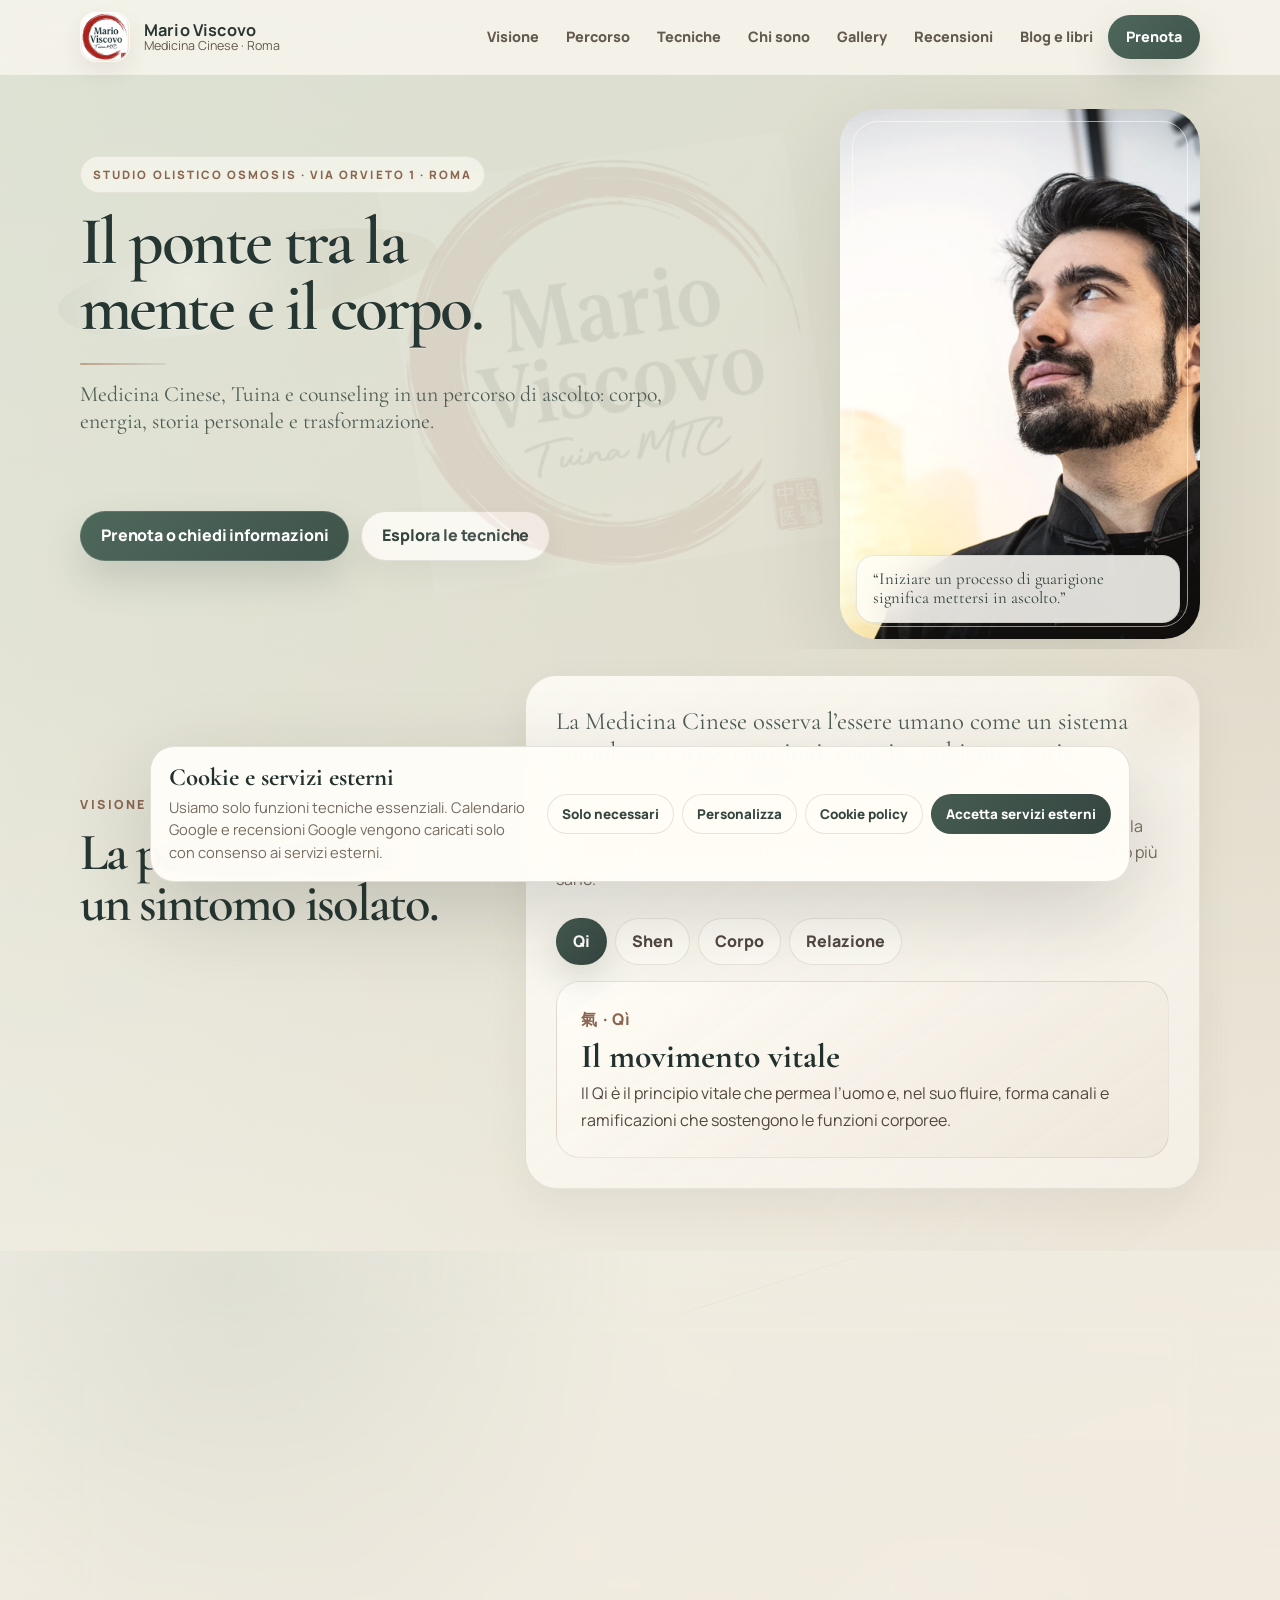
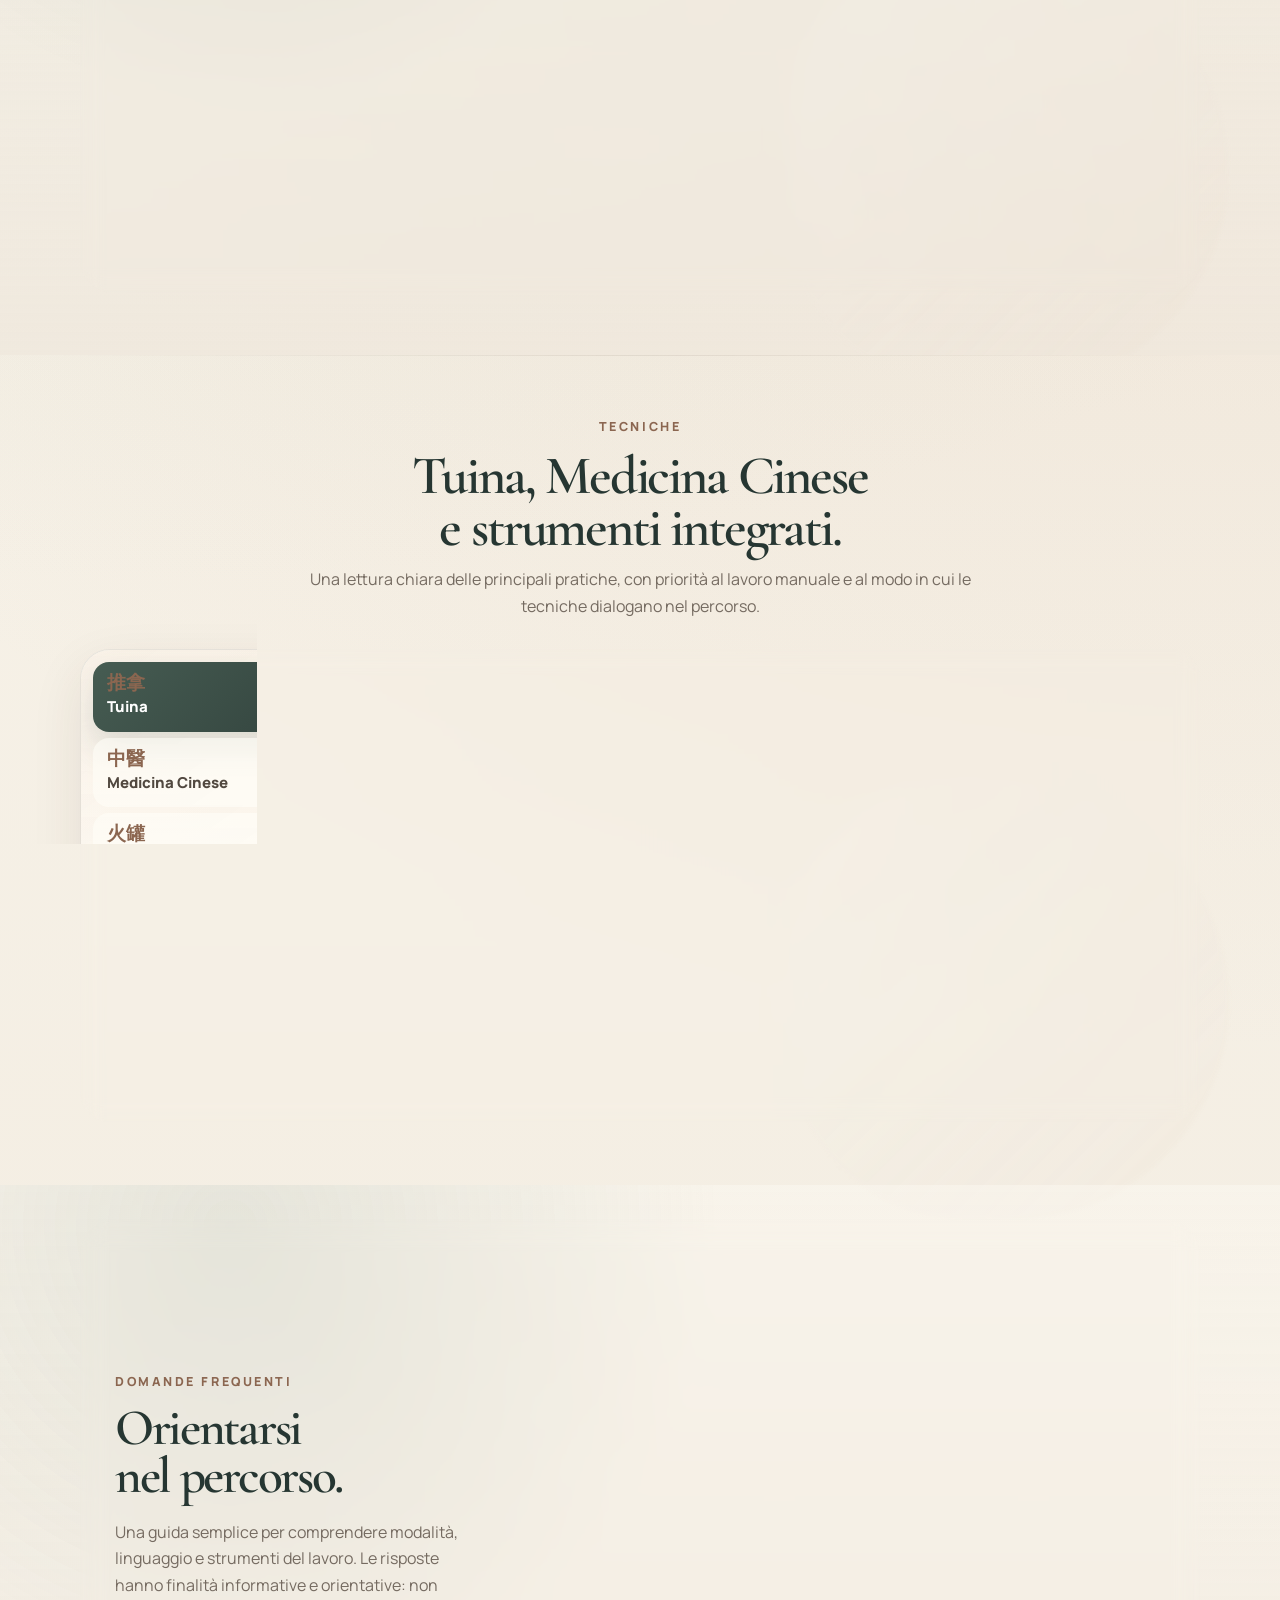
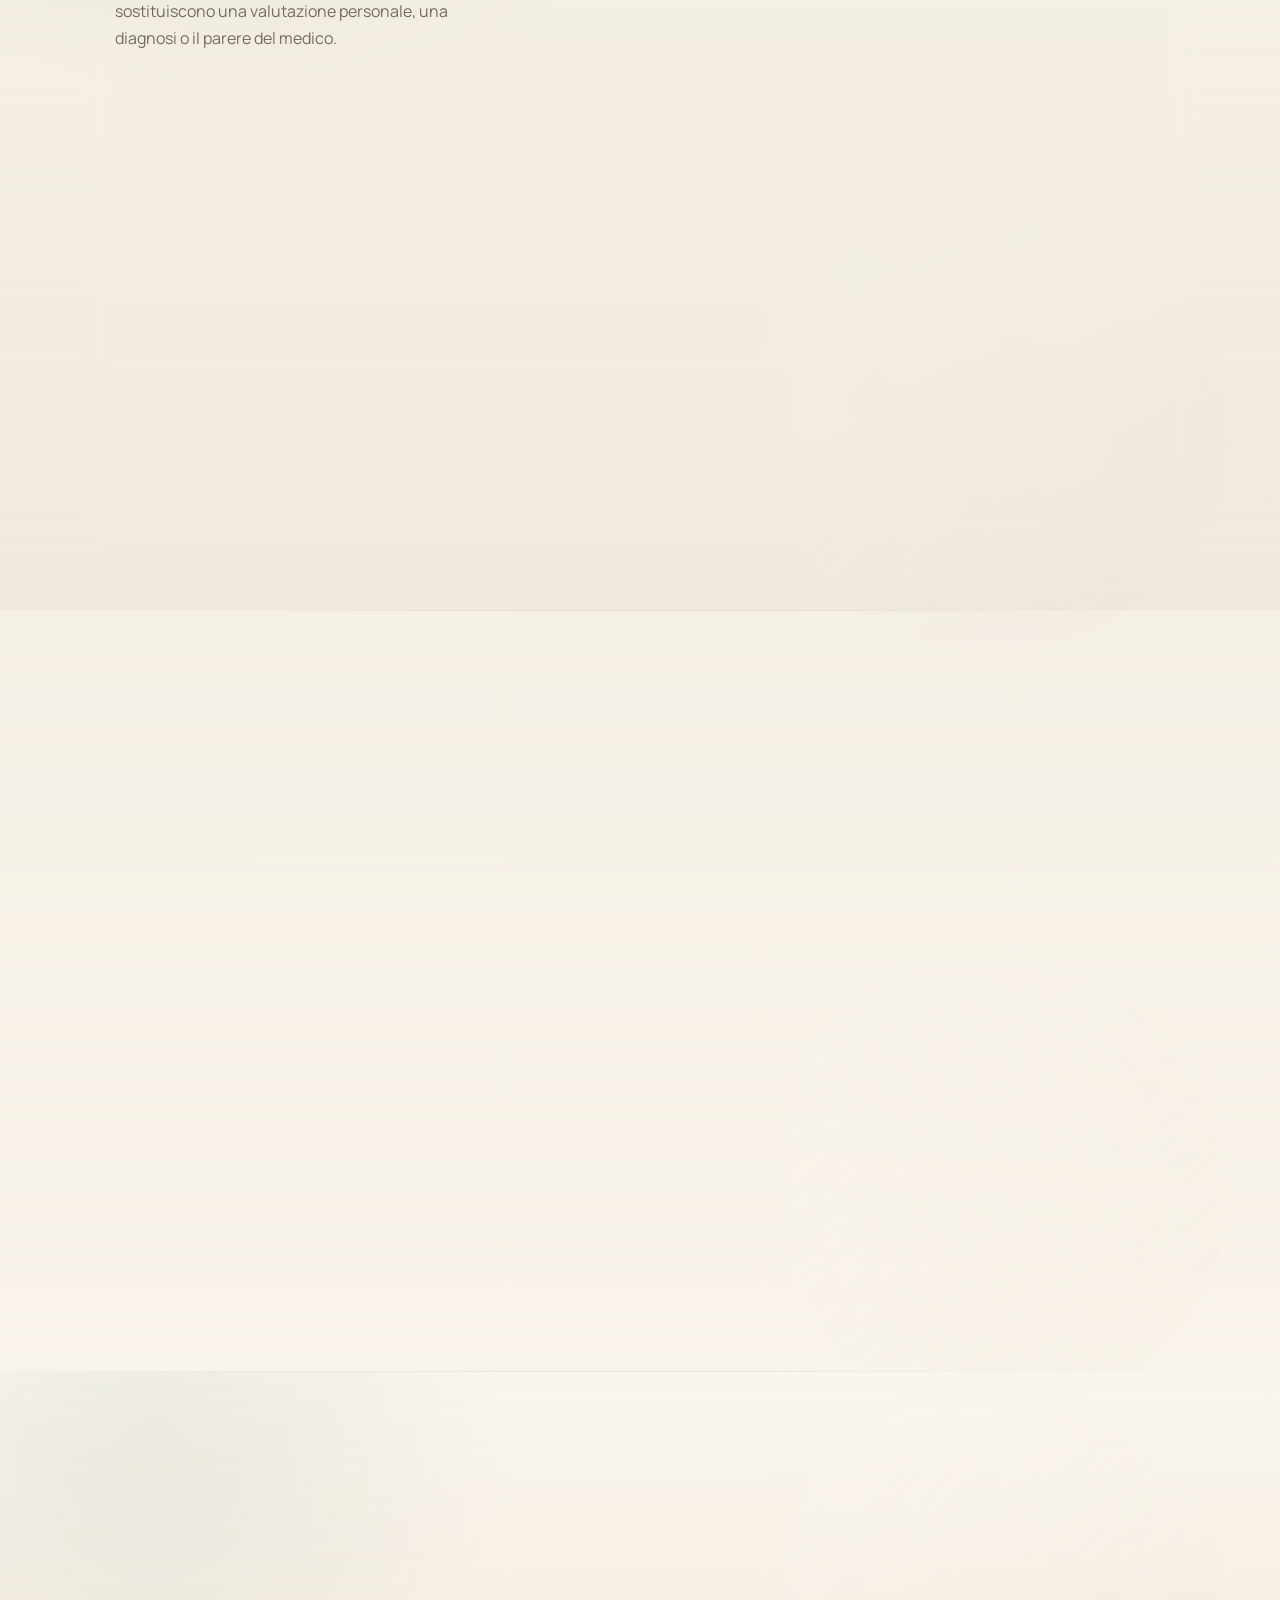
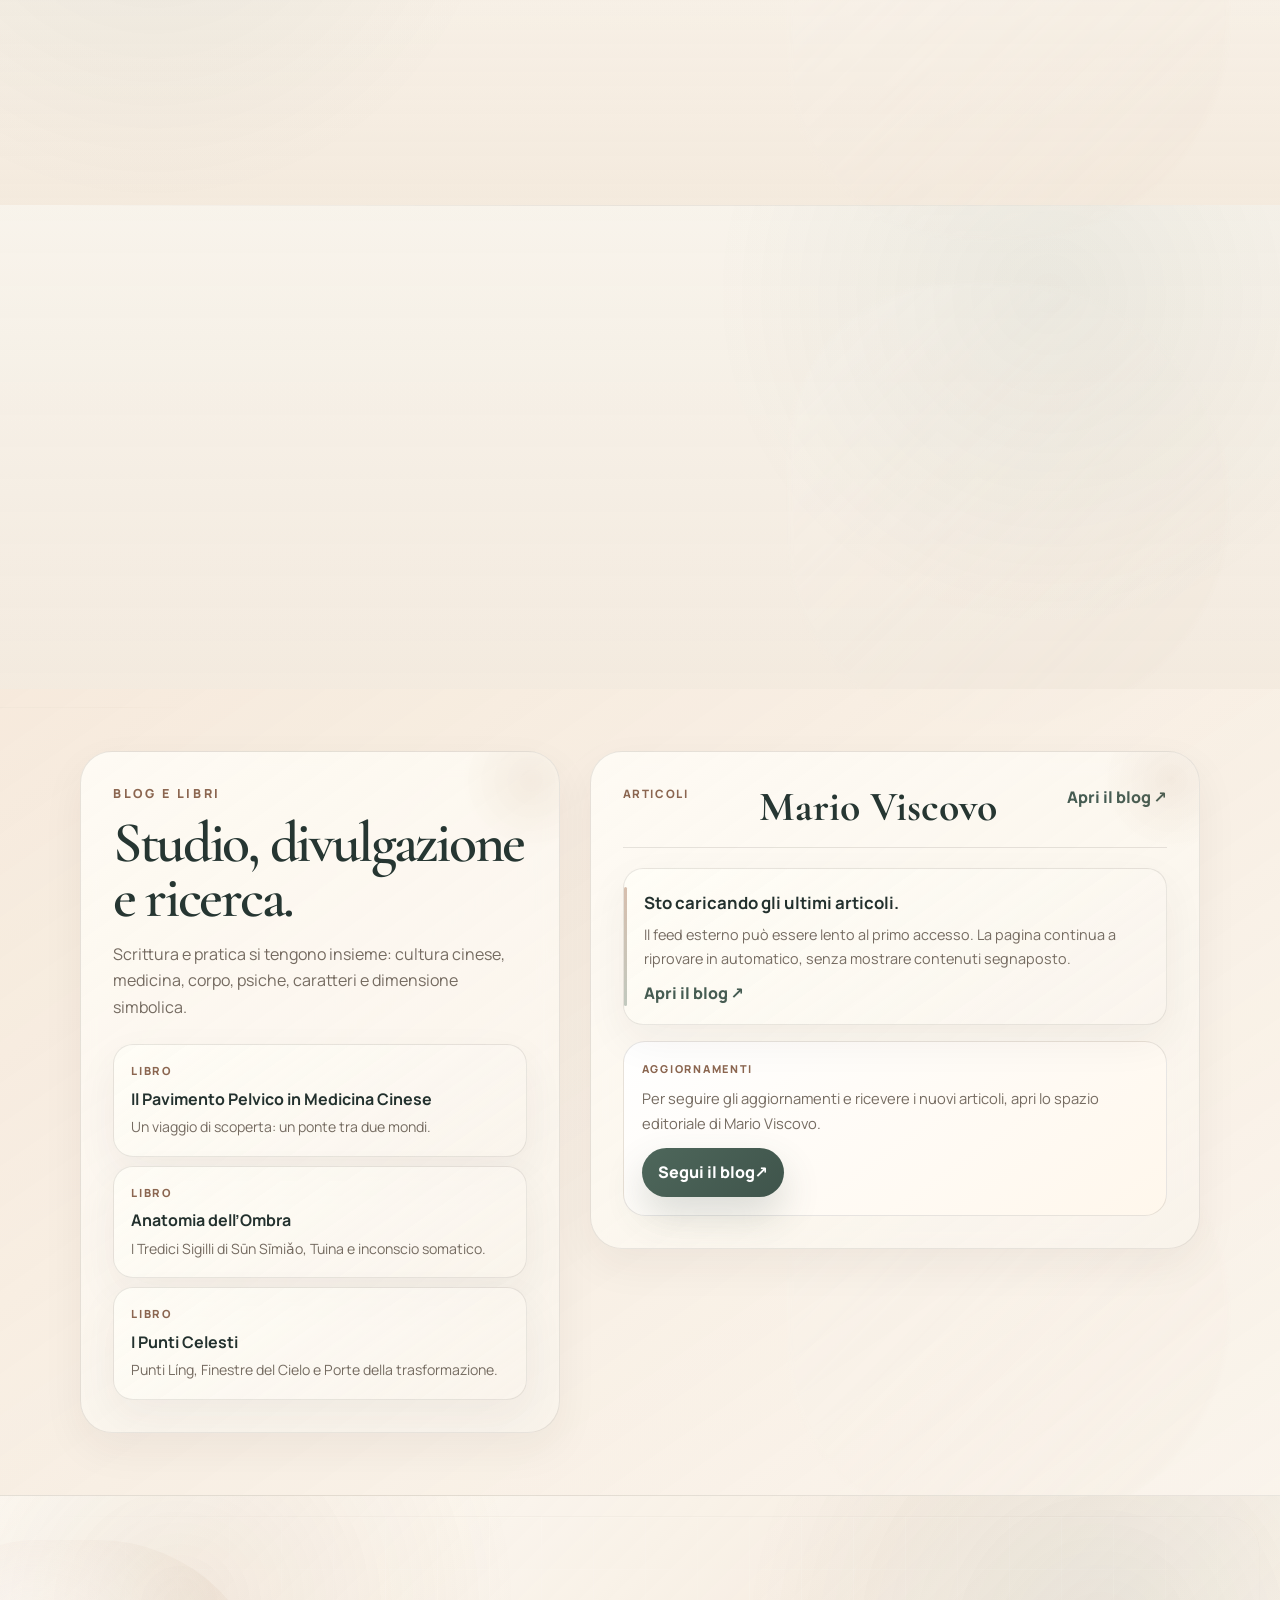
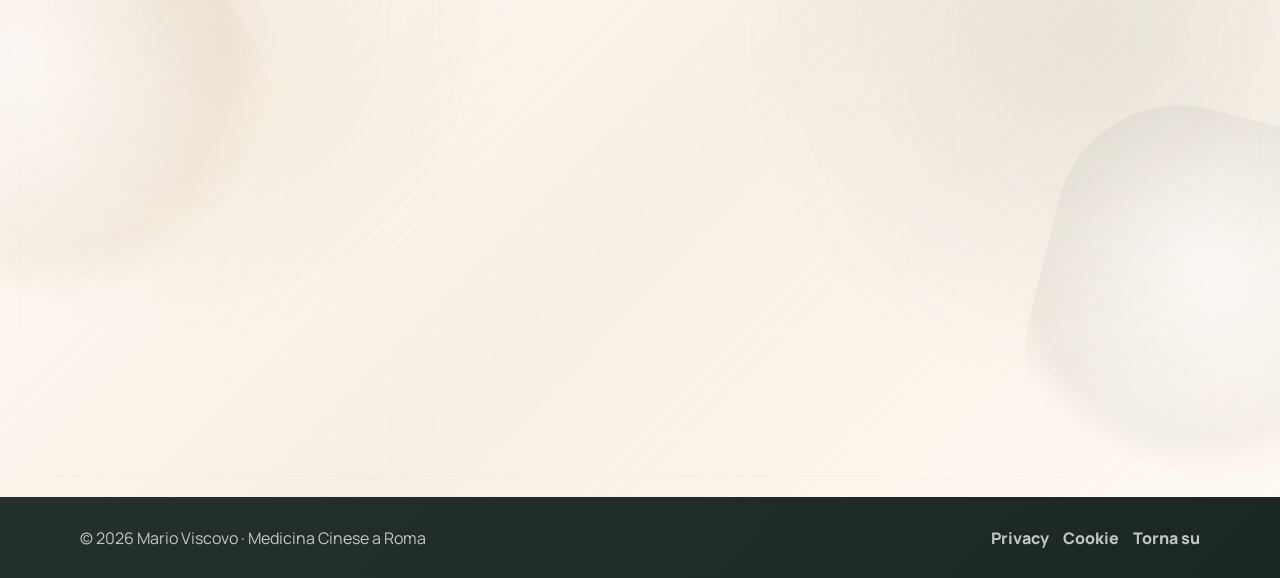
==== commit 5d7b3876: "privacy seo e recesioni" ====
--- a/index.html
+++ b/index.html
@@ -9,12 +9,55 @@
   <meta property="og:title" content="Mario Viscovo | Medicina Cinese a Roma">
   <meta property="og:description" content="Il ponte tra mente e corpo: Tuina, Medicina Cinese, counseling e ricerca culturale.">
   <meta property="og:type" content="website">
+  <link rel="canonical" href="https://www.marioviscovo.it/">
+  <meta name="robots" content="index,follow,max-image-preview:large">
+  <meta property="og:url" content="https://www.marioviscovo.it/">
+  <meta property="og:image" content="https://www.marioviscovo.it/assets/photos/portrait-hero.webp">
+  <meta property="og:locale" content="it_IT">
+  <meta name="twitter:card" content="summary_large_image">
+  <meta name="twitter:title" content="Mario Viscovo | Medicina Cinese, Tuina e percorsi olistici a Roma">
+  <meta name="twitter:description" content="Tuina, Medicina Cinese e counseling a Roma in un percorso di ascolto tra corpo, energia e trasformazione.">
   <link rel="icon" href="assets/brand/favicon.png">
   <link rel="preconnect" href="https://fonts.googleapis.com">
   <link rel="preconnect" href="https://fonts.gstatic.com" crossorigin>
   <link href="https://fonts.googleapis.com/css2?family=Cormorant+Garamond:wght@500;600;700&family=Manrope:wght@400;500;600;700;800&display=swap" rel="stylesheet">
   <link rel="preload" as="image" href="assets/photos/portrait-hero.webp">
   <link rel="stylesheet" href="styles.css">
+  <script type="application/ld+json">
+  {
+    "@context": "https://schema.org",
+    "@type": ["LocalBusiness", "HealthAndBeautyBusiness"],
+    "@id": "https://www.marioviscovo.it/#studio",
+    "name": "Mario Viscovo",
+    "url": "https://www.marioviscovo.it/",
+    "image": "https://www.marioviscovo.it/assets/photos/portrait-hero.webp",
+    "description": "Medicina Cinese, Tuina, counseling e percorsi olistici a Roma presso Studio Olistico Osmosis.",
+    "telephone": "+393930028109",
+    "address": {
+      "@type": "PostalAddress",
+      "streetAddress": "Via Orvieto 1",
+      "addressLocality": "Roma",
+      "addressCountry": "IT"
+    },
+    "areaServed": "Roma",
+    "founder": {
+      "@type": "Person",
+      "name": "Mario Viscovo",
+      "sameAs": [
+        "https://www.instagram.com/marioviscovomtc/",
+        "https://www.facebook.com/marioviscovo.mtc",
+        "https://marioviscovomtc.substack.com"
+      ]
+    },
+    "sameAs": [
+      "https://www.instagram.com/marioviscovomtc/",
+      "https://www.facebook.com/marioviscovo.mtc",
+      "https://marioviscovomtc.substack.com",
+      "https://www.google.com/maps/place/Mario+Viscovo/@41.8933747,12.4782593,12z/data=!4m6!3m5!1s0x132f6172174872e5:0xc4c1a8ea3c40064d!8m2!3d41.8863488!4d12.5175451!16s%2Fg%2F11q9s5jm7y?hl=it"
+    ],
+    "knowsAbout": ["Medicina Cinese", "Tuina", "Moxa", "Coppettazione", "Fitoterapia cinese", "Counseling"]
+  }
+  </script>
 </head>
 <body>
   <a class="skip" href="#main">Vai al contenuto</a>
@@ -33,6 +76,7 @@
         <a href="#tecniche">Tecniche</a>
         <a href="#chi-sono">Chi sono</a>
         <a href="gallery.html">Gallery</a>
+        <a href="#recensioni">Recensioni</a>
         <a href="#blog">Blog e libri</a>
         <a class="nav-action" href="#contatti">Prenota</a>
       </nav>
@@ -433,6 +477,33 @@
       </div>
     </section>
 
+
+
+    <section class="section section-reviews" id="recensioni" data-google-reviews-section>
+      <div class="container reviews-shell reveal">
+        <div class="reviews-copy">
+          <p class="eyebrow">Recensioni</p>
+          <h2>Le parole di chi è passato dallo studio.</h2>
+          <p>Una selezione essenziale, letta dalla scheda Google Business quando il collegamento è attivo.</p>
+        </div>
+        <div class="reviews-card" aria-live="polite">
+          <div class="reviews-head">
+            <div>
+              <span data-google-reviews-summary>Google Business</span>
+              <strong>Mario Viscovo</strong>
+            </div>
+            <a href="https://www.google.com/maps/place/Mario+Viscovo/@41.8933747,12.4782593,12z/data=!4m6!3m5!1s0x132f6172174872e5:0xc4c1a8ea3c40064d!8m2!3d41.8863488!4d12.5175451!16s%2Fg%2F11q9s5jm7y?hl=it" target="_blank" rel="noopener" data-google-reviews-link>Apri Google</a>
+          </div>
+          <div class="reviews-grid" data-google-reviews>
+            <article class="review-state">
+              <strong>Recensioni Google pronte per il collegamento.</strong>
+              <p>I testi verranno mostrati qui solo se letti dalla scheda Google Business, senza contenuti fittizi.</p>
+            </article>
+          </div>
+        </div>
+      </div>
+    </section>
+
     <section class="section section-writings" id="blog">
       <div class="container writings-grid">
         <div class="writings-intro reveal">
@@ -505,7 +576,15 @@
                 <span data-calendar-label>Calendario · Trattamento Tuina</span>
                 <a href="https://calendar.app.google/vPMfmUWVKnqg3yEQ6" target="_blank" rel="noopener" data-calendar-open>Apri calendario ↗</a>
               </div>
-              <iframe src="https://calendar.app.google/vPMfmUWVKnqg3yEQ6" title="Calendario prenotazioni Mario Viscovo" loading="lazy" data-calendar-frame></iframe>
+              <iframe title="Calendario prenotazioni Mario Viscovo" loading="lazy" data-calendar-frame data-consent-embed="google-calendar" data-src="https://calendar.app.google/vPMfmUWVKnqg3yEQ6" hidden></iframe>
+              <div class="external-consent-card" data-consent-placeholder="google-calendar">
+                <strong>Calendario protetto dal consenso.</strong>
+                <p>Per visualizzare il calendario Google integrato abilita i servizi esterni, oppure aprilo in una nuova scheda.</p>
+                <div>
+                  <button type="button" data-consent-accept-external>Abilita servizi esterni</button>
+                  <a href="https://calendar.app.google/vPMfmUWVKnqg3yEQ6" target="_blank" rel="noopener" data-calendar-fallback>Apri calendario</a>
+                </div>
+              </div>
             </div>
           </div>
         </div>
@@ -551,7 +630,11 @@
   <footer class="footer">
     <div class="container footer-grid">
       <p>© <span data-year></span> Mario Viscovo · Medicina Cinese a Roma</p>
-      <a href="#top">Torna su</a>
+      <nav class="footer-links" aria-label="Link legali">
+        <a href="privacy.html">Privacy</a>
+        <a href="cookie-policy.html">Cookie</a>
+        <a href="#top">Torna su</a>
+      </nav>
     </div>
   </footer>
 
@@ -560,6 +643,7 @@
     <a href="https://wa.me/393930028109?text=Ciao%20Mario%2C%20ti%20scrivo%20dal%20sito%20per%20avere%20informazioni." target="_blank" rel="noopener">WhatsApp</a>
   </div>
 
+  <script src="google-reviews-config.js"></script>
   <script src="script.js"></script>
 </body>
 </html>
--- a/styles.css
+++ b/styles.css
@@ -4381,3 +4381,523 @@
     display: none !important;
   }
 }
+
+/* V14 - titoli sezione, recensioni Google, consenso e SEO/legal pages */
+.section .eyebrow,
+.contact .eyebrow,
+.gallery-page-head .eyebrow {
+  font-size: clamp(.78rem, .82vw, .86rem) !important;
+  letter-spacing: .205em;
+}
+
+#tecniche .section-head {
+  display: grid !important;
+  grid-template-columns: 1fr !important;
+  justify-items: center !important;
+  align-items: center !important;
+  gap: 12px !important;
+  max-width: 860px !important;
+  margin-inline: auto !important;
+  margin-bottom: 28px !important;
+  text-align: center !important;
+}
+#tecniche .section-head .eyebrow {
+  margin: 0 !important;
+  align-self: auto !important;
+}
+#tecniche .section-head h2 {
+  flex: none !important;
+  font-size: clamp(2.55rem, 4.25vw, 4.65rem) !important;
+  line-height: .96 !important;
+  letter-spacing: -.04em !important;
+  max-width: 820px !important;
+}
+#tecniche .section-head p:not(.eyebrow) {
+  width: auto !important;
+  max-width: 680px !important;
+  margin: 0 auto !important;
+  font-size: 1rem !important;
+}
+#tecniche .technique-shell {
+  margin-top: 30px !important;
+}
+
+.section-reviews {
+  padding-top: 72px;
+  padding-bottom: 76px;
+  background:
+    radial-gradient(circle at 82% 18%, rgba(145,160,146,.13), transparent 30%),
+    linear-gradient(180deg, rgba(255,253,248,.48), rgba(247,236,224,.42));
+}
+.reviews-shell {
+  display: grid;
+  grid-template-columns: minmax(250px, .62fr) minmax(0, 1.38fr);
+  gap: clamp(24px, 4vw, 54px);
+  align-items: start;
+}
+.reviews-copy {
+  position: sticky;
+  top: 110px;
+  padding-top: 10px;
+}
+.reviews-copy h2 {
+  font-family: var(--serif);
+  font-size: clamp(2.45rem, 3.8vw, 4.25rem);
+  font-weight: 600;
+  letter-spacing: -.04em;
+  line-height: .98;
+  margin: 0;
+}
+.reviews-copy p:not(.eyebrow) {
+  max-width: 34ch;
+  margin: 18px 0 0;
+  color: var(--muted);
+}
+.reviews-card {
+  position: relative;
+  overflow: hidden;
+  border: 1px solid rgba(61,54,45,.115);
+  border-radius: 32px;
+  padding: clamp(22px, 3vw, 32px);
+  background: linear-gradient(145deg, rgba(255,253,247,.88), rgba(249,244,236,.72));
+  box-shadow: 0 18px 52px rgba(51,43,33,.07);
+}
+.reviews-card::before {
+  content: "";
+  position: absolute;
+  inset: 14px;
+  border: 1px solid rgba(255,255,255,.52);
+  border-radius: 24px;
+  pointer-events: none;
+}
+.reviews-head,
+.reviews-grid,
+.review-state,
+.review-card {
+  position: relative;
+  z-index: 1;
+}
+.reviews-head {
+  display: flex;
+  align-items: flex-start;
+  justify-content: space-between;
+  gap: 16px;
+  margin-bottom: 22px;
+}
+.reviews-head span {
+  display: block;
+  color: var(--tea-dark);
+  font-size: .74rem;
+  text-transform: uppercase;
+  letter-spacing: .16em;
+  font-weight: 900;
+}
+.reviews-head strong {
+  display: block;
+  margin-top: 4px;
+  font-family: var(--serif);
+  font-size: 2.2rem;
+  line-height: 1;
+  letter-spacing: -.03em;
+}
+.reviews-head a {
+  display: inline-flex;
+  align-items: center;
+  justify-content: center;
+  min-height: 40px;
+  padding: 0 15px;
+  border-radius: 999px;
+  border: 1px solid rgba(61,54,45,.12);
+  background: rgba(255,253,247,.72);
+  color: #34453f;
+  font-weight: 900;
+  font-size: .88rem;
+  white-space: nowrap;
+  transition: background .22s ease, transform .22s ease, box-shadow .22s ease;
+}
+.reviews-head a:hover {
+  transform: translateY(-2px);
+  background: #fffdf7;
+  box-shadow: 0 12px 26px rgba(51,43,33,.06);
+}
+.reviews-grid {
+  display: grid;
+  grid-template-columns: repeat(2, minmax(0, 1fr));
+  gap: 12px;
+}
+.review-card,
+.review-state {
+  min-height: 178px;
+  border: 1px solid rgba(61,54,45,.105);
+  border-radius: 24px;
+  padding: 20px;
+  background: rgba(255,253,247,.80);
+  box-shadow: 0 12px 32px rgba(51,43,33,.045);
+}
+.review-card {
+  display: flex;
+  flex-direction: column;
+  gap: 12px;
+}
+.review-stars {
+  color: var(--tea-dark);
+  letter-spacing: .08em;
+  font-size: .9rem;
+}
+.review-card blockquote {
+  margin: 0;
+  color: #453d35;
+  font-size: .98rem;
+  line-height: 1.62;
+}
+.review-card footer {
+  display: flex;
+  align-items: center;
+  justify-content: space-between;
+  gap: 12px;
+  margin-top: auto;
+  color: var(--muted);
+  font-size: .84rem;
+}
+.review-card footer strong {
+  color: var(--ink);
+  font-weight: 900;
+}
+.review-card footer a {
+  color: #34453f;
+  font-weight: 900;
+  text-decoration: underline;
+  text-decoration-thickness: 1px;
+  text-underline-offset: 4px;
+}
+.review-state {
+  grid-column: 1 / -1;
+  min-height: 0;
+  border-style: dashed;
+}
+.review-state strong {
+  display: block;
+  font-family: var(--serif);
+  font-size: 1.65rem;
+  line-height: 1.05;
+}
+.review-state p {
+  margin: 10px 0 0;
+  color: var(--muted);
+}
+.review-state button,
+.cookie-banner button,
+.cookie-panel button,
+.external-consent-card button {
+  cursor: pointer;
+}
+.review-state .review-state-actions {
+  display: flex;
+  flex-wrap: wrap;
+  gap: 10px;
+  margin-top: 16px;
+}
+.review-state .review-state-actions button,
+.review-state .review-state-actions a,
+.external-consent-card button,
+.external-consent-card a {
+  display: inline-flex;
+  align-items: center;
+  justify-content: center;
+  min-height: 40px;
+  border-radius: 999px;
+  padding: 0 15px;
+  font-weight: 900;
+  font-size: .88rem;
+  border: 1px solid rgba(61,54,45,.12);
+  background: rgba(255,253,247,.72);
+  color: #34453f;
+}
+.review-state .review-state-actions button,
+.external-consent-card button {
+  background: linear-gradient(135deg, #465c52, #34453f);
+  color: #fff;
+  border-color: transparent;
+}
+
+.external-consent-card {
+  min-height: 260px;
+  display: grid;
+  align-content: center;
+  gap: 10px;
+  padding: 24px;
+  border: 1px dashed rgba(61,54,45,.20);
+  border-radius: 24px;
+  background: rgba(255,253,247,.70);
+  color: var(--muted);
+}
+.external-consent-card[hidden] {
+  display: none !important;
+}
+.external-consent-card strong {
+  font-family: var(--serif);
+  font-size: 2rem;
+  line-height: 1;
+  color: var(--ink);
+}
+.external-consent-card p {
+  margin: 0;
+}
+.external-consent-card div {
+  display: flex;
+  flex-wrap: wrap;
+  gap: 10px;
+  margin-top: 8px;
+}
+.calendar-inline iframe[hidden] {
+  display: none !important;
+}
+
+.cookie-banner {
+  position: fixed;
+  left: 18px;
+  right: 18px;
+  bottom: 18px;
+  z-index: 260;
+  display: grid;
+  grid-template-columns: minmax(0, 1fr) auto;
+  gap: 18px;
+  align-items: center;
+  width: min(980px, calc(100% - 36px));
+  margin-inline: auto;
+  padding: 18px;
+  border: 1px solid rgba(61,54,45,.14);
+  border-radius: 24px;
+  background: rgba(255,253,247,.96);
+  box-shadow: 0 28px 86px rgba(31,35,30,.18);
+  backdrop-filter: blur(16px);
+}
+.cookie-banner strong {
+  display: block;
+  font-family: var(--serif);
+  font-size: 1.55rem;
+  line-height: 1;
+  margin-bottom: 6px;
+}
+.cookie-banner p {
+  margin: 0;
+  color: var(--muted);
+  font-size: .92rem;
+  line-height: 1.52;
+}
+.cookie-actions {
+  display: flex;
+  flex-wrap: wrap;
+  justify-content: flex-end;
+  gap: 8px;
+}
+.cookie-actions button,
+.cookie-actions a {
+  display: inline-flex;
+  align-items: center;
+  justify-content: center;
+  min-height: 40px;
+  padding: 0 14px;
+  border-radius: 999px;
+  border: 1px solid rgba(61,54,45,.12);
+  background: rgba(255,253,247,.78);
+  color: #34453f;
+  font-size: .84rem;
+  font-weight: 900;
+  white-space: nowrap;
+}
+.cookie-actions button[data-cookie-accept-all] {
+  background: linear-gradient(135deg, #465c52, #34453f);
+  color: #fff;
+  border-color: transparent;
+}
+.cookie-manage {
+  position: fixed;
+  right: 18px;
+  bottom: 84px;
+  z-index: 230;
+  min-height: 38px;
+  padding: 0 13px;
+  border: 1px solid rgba(61,54,45,.12);
+  border-radius: 999px;
+  background: rgba(255,253,247,.88);
+  color: #34453f;
+  font-weight: 900;
+  font-size: .78rem;
+  box-shadow: 0 12px 30px rgba(51,43,33,.08);
+}
+.cookie-panel {
+  position: fixed;
+  inset: 0;
+  z-index: 270;
+  display: grid;
+  place-items: center;
+  padding: 18px;
+  background: rgba(35,42,38,.18);
+}
+.cookie-panel[hidden] {
+  display: none !important;
+}
+.cookie-panel__box {
+  width: min(560px, 100%);
+  padding: 26px;
+  border-radius: 28px;
+  border: 1px solid rgba(61,54,45,.14);
+  background: linear-gradient(145deg, rgba(255,254,249,.99), rgba(248,243,235,.99));
+  box-shadow: 0 28px 86px rgba(31,35,30,.22);
+}
+.cookie-panel__box h2 {
+  margin: 0;
+  font-family: var(--serif);
+  font-size: 2.4rem;
+  line-height: .98;
+  letter-spacing: -.035em;
+}
+.cookie-panel__box p {
+  color: var(--muted);
+}
+.cookie-option {
+  display: flex;
+  align-items: flex-start;
+  gap: 12px;
+  padding: 14px 0;
+  border-top: 1px solid rgba(61,54,45,.10);
+}
+.cookie-option input {
+  margin-top: 5px;
+  accent-color: #465c52;
+}
+.cookie-option strong {
+  display: block;
+}
+.cookie-option span {
+  display: block;
+  color: var(--muted);
+  font-size: .9rem;
+  line-height: 1.45;
+}
+.cookie-panel__actions {
+  display: flex;
+  flex-wrap: wrap;
+  justify-content: flex-end;
+  gap: 8px;
+  margin-top: 18px;
+}
+.cookie-panel__actions button {
+  min-height: 42px;
+  border-radius: 999px;
+  padding: 0 16px;
+  font-weight: 900;
+  border: 1px solid rgba(61,54,45,.12);
+  background: rgba(255,253,247,.78);
+}
+.cookie-panel__actions button[data-cookie-save] {
+  background: linear-gradient(135deg, #465c52, #34453f);
+  color: #fff;
+  border-color: transparent;
+}
+
+.footer-links {
+  display: flex;
+  flex-wrap: wrap;
+  justify-content: flex-end;
+  gap: 14px;
+}
+.footer-links a {
+  color: inherit;
+}
+
+.legal-page .section {
+  padding-top: 78px;
+}
+.legal-card {
+  width: min(900px, 100%);
+  margin-inline: auto;
+  padding: clamp(24px, 4vw, 42px);
+  border: 1px solid rgba(61,54,45,.12);
+  border-radius: 34px;
+  background: linear-gradient(145deg, rgba(255,253,247,.88), rgba(249,244,236,.72));
+  box-shadow: 0 18px 52px rgba(51,43,33,.07);
+}
+.legal-card h1,
+.legal-card h2 {
+  font-family: var(--serif);
+  font-weight: 600;
+  letter-spacing: -.035em;
+  line-height: 1;
+}
+.legal-card h1 {
+  margin: 0 0 16px;
+  font-size: clamp(2.6rem, 4.4vw, 4.8rem);
+}
+.legal-card h2 {
+  margin: 32px 0 10px;
+  font-size: clamp(1.75rem, 2.3vw, 2.4rem);
+}
+.legal-card p,
+.legal-card li {
+  color: var(--muted);
+}
+.legal-card a {
+  color: #34453f;
+  font-weight: 900;
+  text-decoration: underline;
+  text-underline-offset: 4px;
+}
+.legal-card ul {
+  padding-left: 1.1rem;
+}
+
+@media (max-width: 1040px) {
+  .reviews-shell {
+    grid-template-columns: 1fr;
+  }
+  .reviews-copy {
+    position: static;
+    max-width: 760px;
+  }
+  .reviews-copy p:not(.eyebrow) {
+    max-width: 58ch;
+  }
+}
+@media (max-width: 760px) {
+  #tecniche .section-head {
+    text-align: left !important;
+    justify-items: start !important;
+    margin-bottom: 20px !important;
+  }
+  #tecniche .section-head h2 {
+    font-size: clamp(2.15rem, 9vw, 3.1rem) !important;
+  }
+  #tecniche .section-head p:not(.eyebrow) {
+    margin-inline: 0 !important;
+  }
+  .reviews-grid {
+    grid-template-columns: 1fr;
+  }
+  .reviews-head {
+    flex-direction: column;
+  }
+  .reviews-head a {
+    width: 100%;
+  }
+  .cookie-banner {
+    grid-template-columns: 1fr;
+    bottom: 78px;
+    padding: 16px;
+  }
+  .cookie-actions {
+    justify-content: stretch;
+  }
+  .cookie-actions button,
+  .cookie-actions a {
+    flex: 1 1 auto;
+  }
+  .cookie-manage {
+    right: 14px;
+    bottom: 72px;
+  }
+  .footer-links {
+    justify-content: center;
+  }
+}
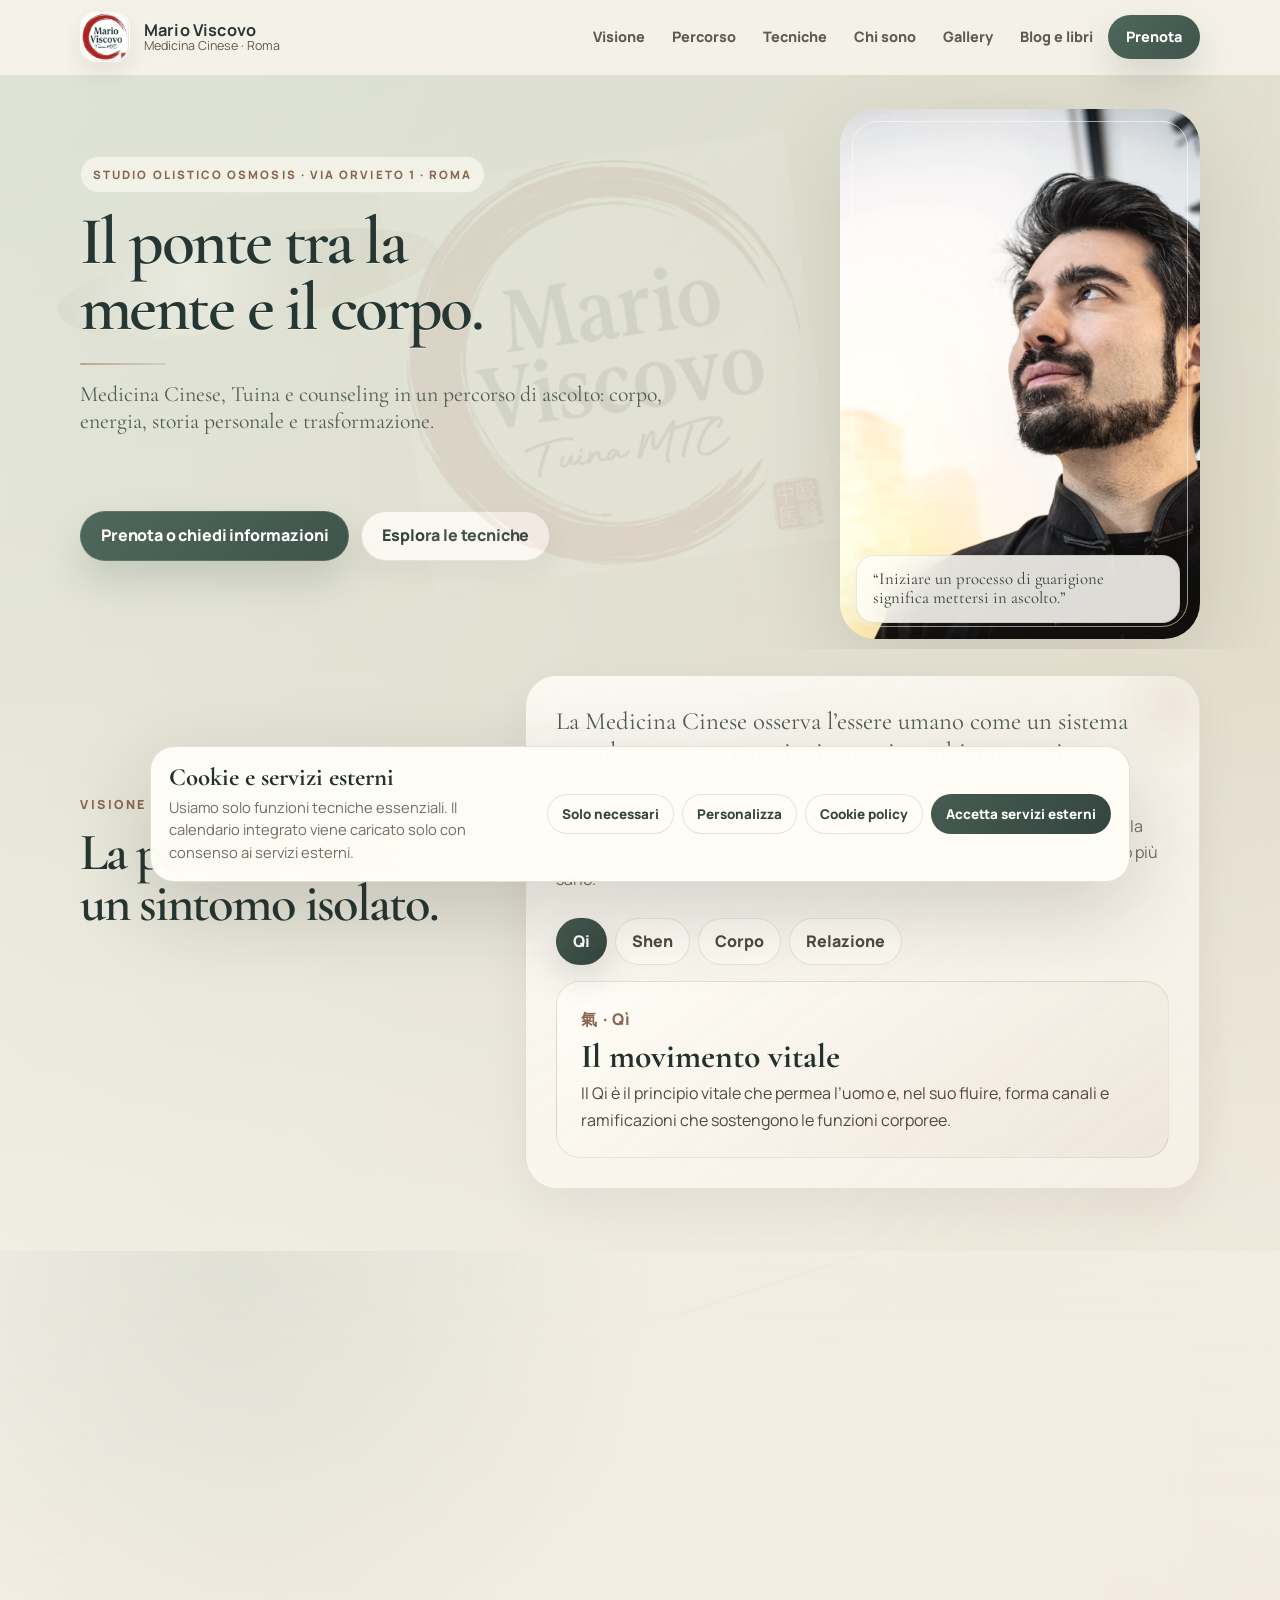
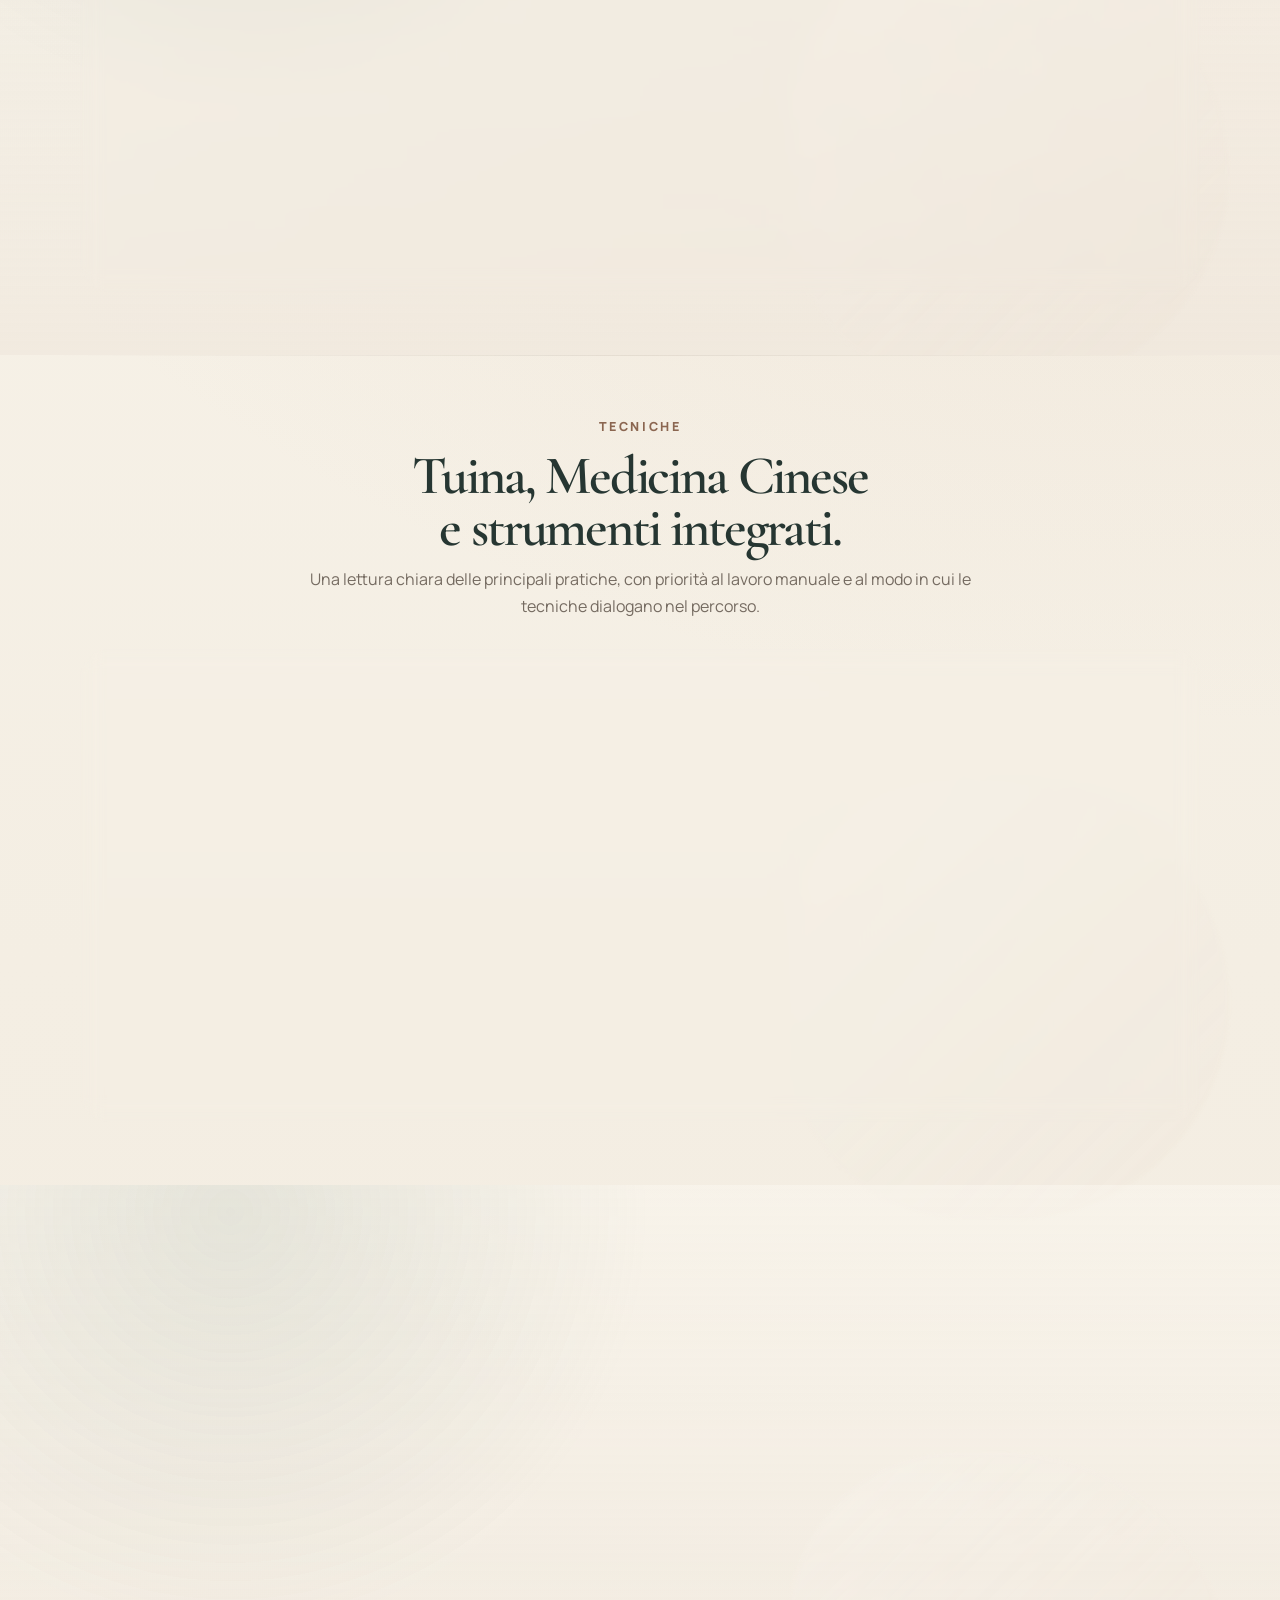
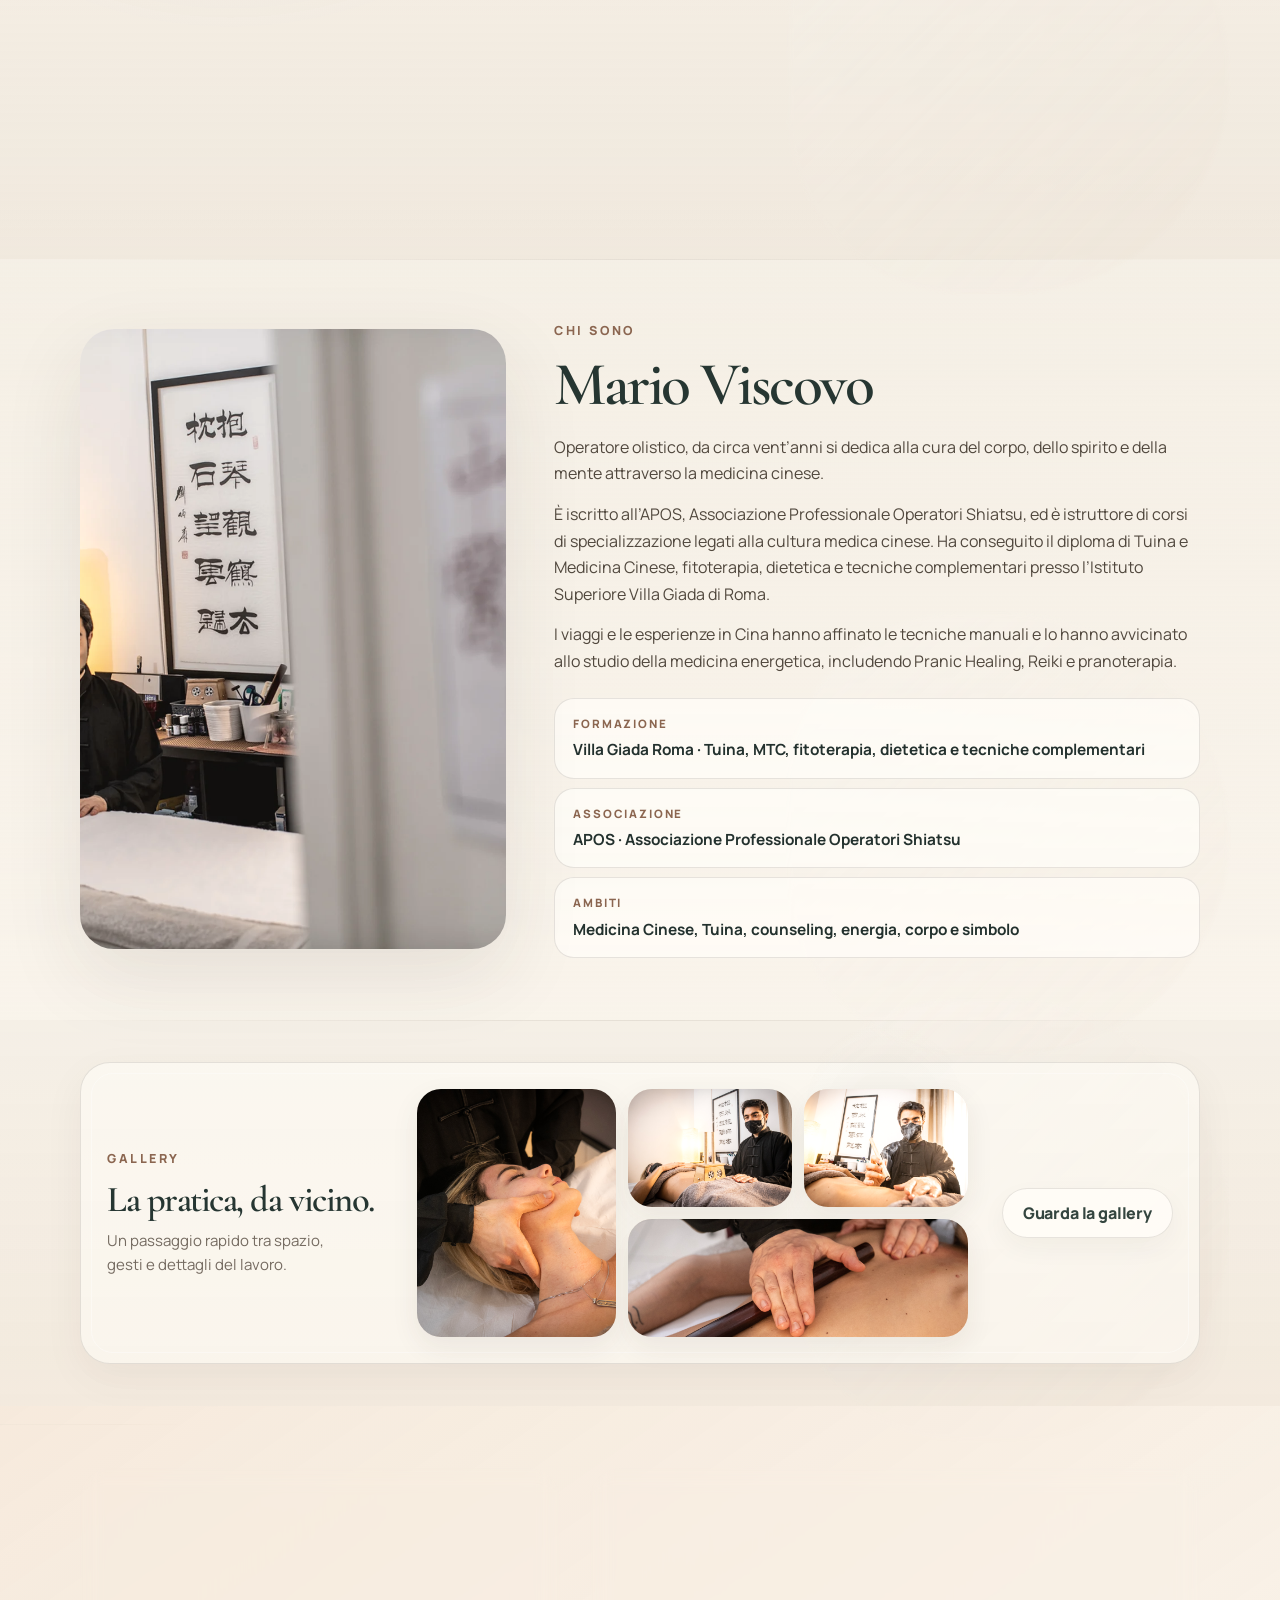
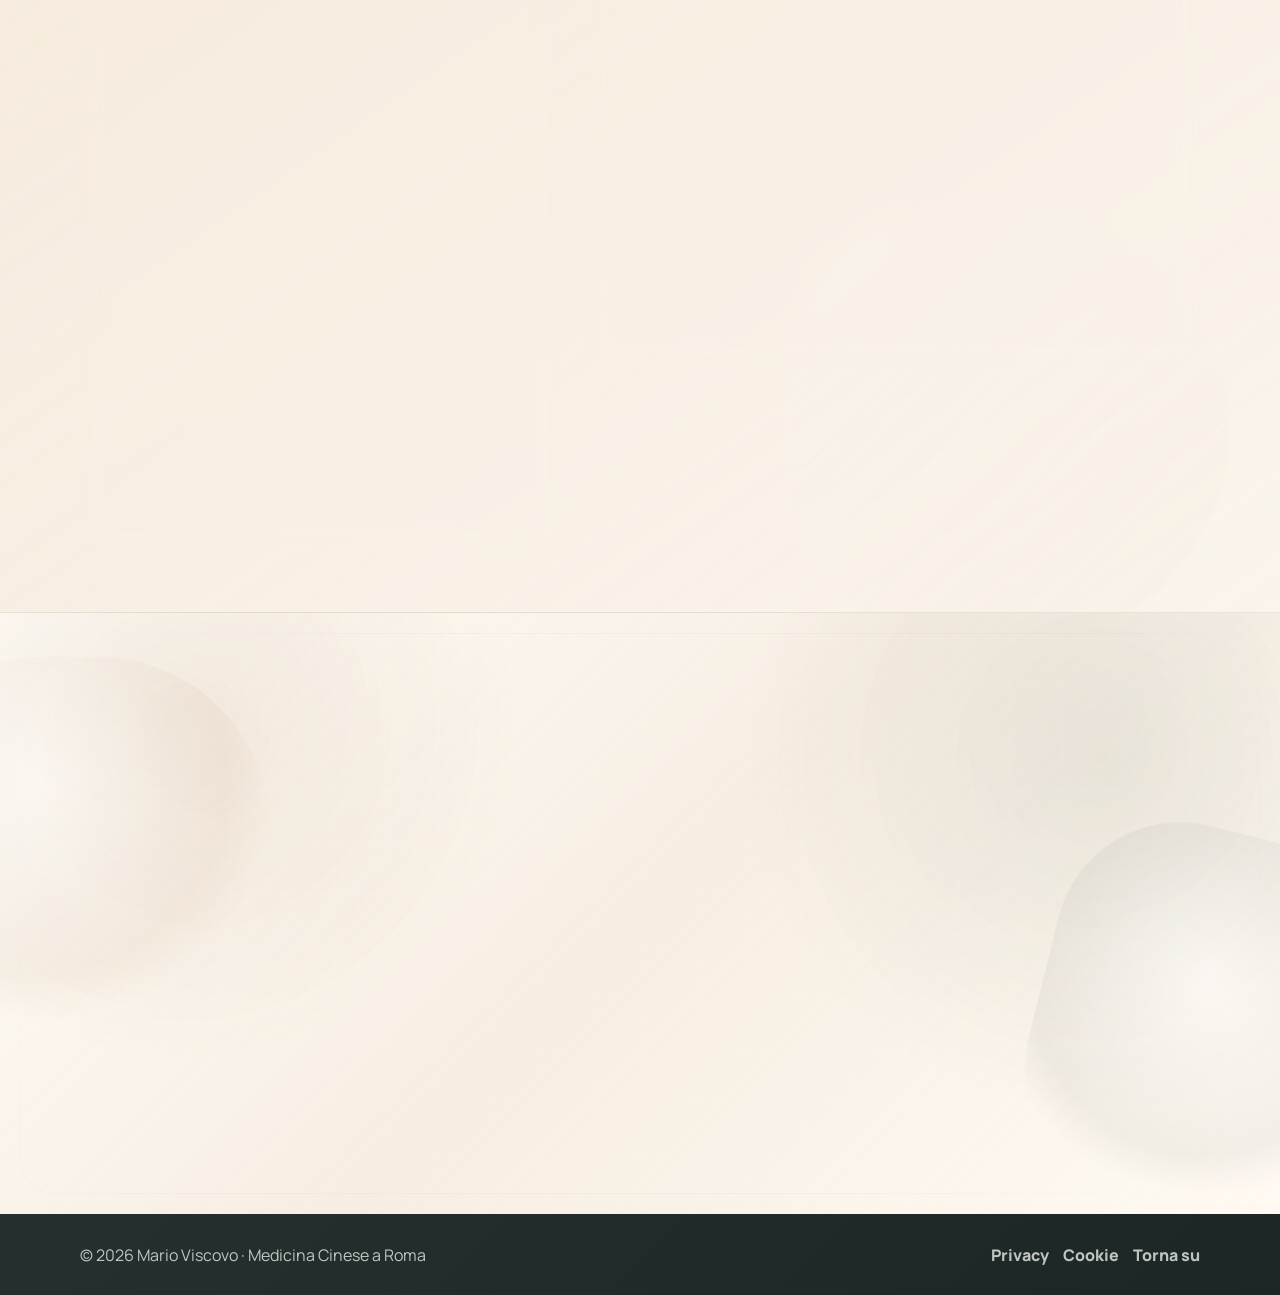
==== commit e5d2cf10: "rimossa sezione recensioni" ====
--- a/index.html
+++ b/index.html
@@ -76,7 +76,6 @@
         <a href="#tecniche">Tecniche</a>
         <a href="#chi-sono">Chi sono</a>
         <a href="gallery.html">Gallery</a>
-        <a href="#recensioni">Recensioni</a>
         <a href="#blog">Blog e libri</a>
         <a class="nav-action" href="#contatti">Prenota</a>
       </nav>
@@ -252,8 +251,8 @@
           </div>
 
           <div class="faq-filters" aria-label="Categorie FAQ">
-            <button class="is-active" type="button" data-faq-filter="all">Tutte</button>
-            <button type="button" data-faq-filter="prima-visita">Prima visita</button>
+            <button type="button" data-faq-filter="all">Tutte</button>
+            <button class="is-active" type="button" data-faq-filter="prima-visita">Prima visita</button>
             <button type="button" data-faq-filter="medicina-cinese">Medicina Cinese</button>
             <button type="button" data-faq-filter="tuina">Tuina</button>
             <button type="button" data-faq-filter="moxa-coppettazione">Moxa e Coppettazione</button>
@@ -263,7 +262,7 @@
             <button type="button" data-faq-filter="libri-approfondimenti">Libri e approfondimenti</button>
           </div>
 
-          <div class="faq-counter" data-faq-counter>16 risposte disponibili</div>
+          <div class="faq-counter" data-faq-counter>3 risposte disponibili</div>
 
           <div class="faq-list" data-faq-list>
             <article class="faq-item" data-faq-item data-category="prima-visita" data-keywords="primo incontro prima visita ascolto informazioni percorso orientamento individuale">
@@ -449,7 +448,7 @@
 
     <section class="section section-about" id="chi-sono">
       <div class="container about-grid">
-        <figure class="about-photo reveal"><img src="assets/photos/portrait-wide.webp" alt="Mario Viscovo, operatore olistico"></figure>
+        <figure class="about-photo reveal"><img src="assets/photos/studio-card.webp" alt="Mario Viscovo nello studio Osmosis"></figure>
         <div class="about-copy reveal delay">
           <p class="eyebrow">Chi sono</p>
           <h2>Mario Viscovo</h2>
@@ -469,40 +468,14 @@
       <div class="container gallery-teaser-card reveal">
         <div class="gallery-teaser-copy">
           <p class="eyebrow">Gallery</p>
-          <h2>Uno sguardo dentro.</h2>
-          <p>Dettagli, luce e presenza: immagini dello studio e del percorso.</p>
+          <h2>La pratica, da vicino.</h2>
+          <p>Un passaggio rapido tra spazio, gesti e dettagli del lavoro.</p>
         </div>
         <div class="gallery-preview-rail" data-gallery-preview aria-label="Anteprima gallery"></div>
-        <a class="btn btn-soft gallery-teaser-link" href="gallery.html">Apri la gallery</a>
-      </div>
-    </section>
-
-
-
-    <section class="section section-reviews" id="recensioni" data-google-reviews-section>
-      <div class="container reviews-shell reveal">
-        <div class="reviews-copy">
-          <p class="eyebrow">Recensioni</p>
-          <h2>Le parole di chi è passato dallo studio.</h2>
-          <p>Una selezione essenziale, letta dalla scheda Google Business quando il collegamento è attivo.</p>
-        </div>
-        <div class="reviews-card" aria-live="polite">
-          <div class="reviews-head">
-            <div>
-              <span data-google-reviews-summary>Google Business</span>
-              <strong>Mario Viscovo</strong>
-            </div>
-            <a href="https://www.google.com/maps/place/Mario+Viscovo/@41.8933747,12.4782593,12z/data=!4m6!3m5!1s0x132f6172174872e5:0xc4c1a8ea3c40064d!8m2!3d41.8863488!4d12.5175451!16s%2Fg%2F11q9s5jm7y?hl=it" target="_blank" rel="noopener" data-google-reviews-link>Apri Google</a>
-          </div>
-          <div class="reviews-grid" data-google-reviews>
-            <article class="review-state">
-              <strong>Recensioni Google pronte per il collegamento.</strong>
-              <p>I testi verranno mostrati qui solo se letti dalla scheda Google Business, senza contenuti fittizi.</p>
-            </article>
-          </div>
-        </div>
-      </div>
-    </section>
+        <a class="btn btn-soft gallery-teaser-link" href="gallery.html">Guarda la gallery</a>
+      </div>
+    </section>
+
 
     <section class="section section-writings" id="blog">
       <div class="container writings-grid">
@@ -567,6 +540,7 @@
               <a href="tel:+393930028109"><span aria-hidden="true">☎</span>393 002 8109</a>
               <a href="https://www.instagram.com/marioviscovomtc/" target="_blank" rel="noopener"><span aria-hidden="true">IG</span>Instagram</a>
               <a href="https://www.facebook.com/marioviscovo.mtc" target="_blank" rel="noopener"><span aria-hidden="true">f</span>Facebook</a>
+              <a href="https://www.google.com/maps/place/Mario+Viscovo/@41.8933747,12.4782593,12z/data=!4m6!3m5!1s0x132f6172174872e5:0xc4c1a8ea3c40064d!8m2!3d41.8863488!4d12.5175451!16s%2Fg%2F11q9s5jm7y?hl=it" target="_blank" rel="noopener"><span aria-hidden="true">★</span>Recensioni</a>
             </address>
           </div>
 
@@ -643,7 +617,6 @@
     <a href="https://wa.me/393930028109?text=Ciao%20Mario%2C%20ti%20scrivo%20dal%20sito%20per%20avere%20informazioni." target="_blank" rel="noopener">WhatsApp</a>
   </div>
 
-  <script src="google-reviews-config.js"></script>
   <script src="script.js"></script>
 </body>
 </html>
--- a/styles.css
+++ b/styles.css
@@ -4901,3 +4901,182 @@
     justify-content: center;
   }
 }
+
+
+/* Delta mirato: contrasto selezione tecniche + link recensioni unico */
+#tecniche .tech-tabs button.is-active {
+  color: #fffaf1 !important;
+}
+#tecniche .tech-tabs button.is-active span {
+  color: #fff1dc !important;
+  opacity: 1 !important;
+  text-shadow: 0 1px 10px rgba(0,0,0,.18);
+}
+#tecniche .tech-tabs button.is-active:hover span {
+  color: #fff7eb !important;
+}
+.reviews-head a,
+.review-state .review-state-actions a {
+  white-space: nowrap;
+}
+
+
+/* Delta mirato V2: recensioni super minimal + contrasto tecniche */
+.section-reviews-minimal {
+  padding-top: 36px;
+  padding-bottom: 46px;
+}
+.reviews-minimal {
+  display: flex;
+  align-items: center;
+  justify-content: space-between;
+  gap: 24px;
+  padding: 24px 28px;
+  border: 1px solid rgba(84, 68, 53, .16);
+  border-radius: 30px;
+  background: rgba(255, 252, 245, .72);
+  box-shadow: 0 18px 54px rgba(45, 38, 30, .07);
+}
+.reviews-minimal .eyebrow {
+  margin: 0 0 6px;
+}
+.reviews-minimal h2 {
+  margin: 0;
+  max-width: 780px;
+  color: var(--ink);
+  font-family: var(--serif);
+  font-size: clamp(2rem, 3.2vw, 3.35rem);
+  line-height: .98;
+  letter-spacing: -.045em;
+}
+.reviews-minimal a {
+  display: inline-flex;
+  align-items: center;
+  justify-content: center;
+  min-height: 46px;
+  padding: 0 20px;
+  border: 1px solid rgba(84, 68, 53, .18);
+  border-radius: 999px;
+  background: rgba(255,255,255,.68);
+  color: var(--ink);
+  font-weight: 900;
+  white-space: nowrap;
+  box-shadow: 0 10px 26px rgba(45, 38, 30, .06);
+}
+.reviews-minimal a:hover {
+  transform: translateY(-1px);
+  background: #fffaf1;
+}
+#tecniche .tech-tabs button.is-active {
+  color: #fffaf1 !important;
+}
+#tecniche .tech-tabs button.is-active span {
+  color: #fff1dc !important;
+  opacity: 1 !important;
+  text-shadow: 0 1px 10px rgba(0,0,0,.18);
+}
+#tecniche .tech-tabs button.is-active:hover span {
+  color: #fff7eb !important;
+}
+@media (max-width: 760px) {
+  .section-reviews-minimal {
+    padding-top: 24px;
+    padding-bottom: 38px;
+  }
+  .reviews-minimal {
+    align-items: flex-start;
+    flex-direction: column;
+    padding: 22px;
+    border-radius: 24px;
+  }
+  .reviews-minimal h2 {
+    font-size: clamp(1.95rem, 8vw, 2.85rem);
+  }
+  .reviews-minimal a {
+    width: 100%;
+  }
+}
+
+/* V15 - recensioni non invasive, gallery home più leggera, FAQ più pulita */
+.contact-inline-slim a:last-child span {
+  color: var(--tea-dark);
+  font-size: .84rem;
+  letter-spacing: 0;
+}
+
+.faq-workspace {
+  background: transparent !important;
+  border-color: transparent !important;
+  box-shadow: none !important;
+  padding: 0 !important;
+}
+
+.faq-shell {
+  background:
+    radial-gradient(circle at 12% 0%, rgba(255,255,255,.70), transparent 28%),
+    linear-gradient(145deg, rgba(255,253,248,.74), rgba(246,238,226,.54)) !important;
+}
+
+.faq-item {
+  background: rgba(255,253,247,.82) !important;
+}
+
+.section-gallery-teaser {
+  padding-top: 42px !important;
+  padding-bottom: 42px !important;
+  background: linear-gradient(180deg, rgba(255,253,248,.28), rgba(247,234,220,.34)) !important;
+}
+
+.gallery-teaser-card {
+  padding: clamp(18px, 2.3vw, 26px) !important;
+  border-radius: 30px !important;
+  background: rgba(255,253,248,.54) !important;
+  box-shadow: 0 14px 42px rgba(51,43,33,.055) !important;
+}
+
+.gallery-teaser-card::before {
+  inset: 10px !important;
+  border-radius: 22px !important;
+  opacity: .62;
+}
+
+.gallery-teaser-card::after {
+  opacity: .42;
+}
+
+.gallery-teaser-copy h2 {
+  max-width: 9.6em !important;
+  font-size: clamp(2rem, 2.85vw, 3.2rem) !important;
+}
+
+.gallery-teaser-copy p:not(.eyebrow) {
+  max-width: 28ch !important;
+  font-size: .94rem !important;
+}
+
+.gallery-preview-rail .gallery-card--compact {
+  box-shadow: 0 10px 28px rgba(51,43,33,.075) !important;
+}
+
+.gallery-teaser-link {
+  box-shadow: 0 10px 26px rgba(51,43,33,.045) !important;
+}
+
+@media (max-width: 1040px) {
+  .gallery-teaser-card {
+    gap: 18px !important;
+  }
+}
+
+@media (max-width: 660px) {
+  .section-gallery-teaser {
+    padding-top: 36px !important;
+    padding-bottom: 36px !important;
+  }
+  .gallery-teaser-card {
+    padding: 20px !important;
+  }
+  .gallery-teaser-copy p:not(.eyebrow) {
+    margin-top: 9px !important;
+  }
+}
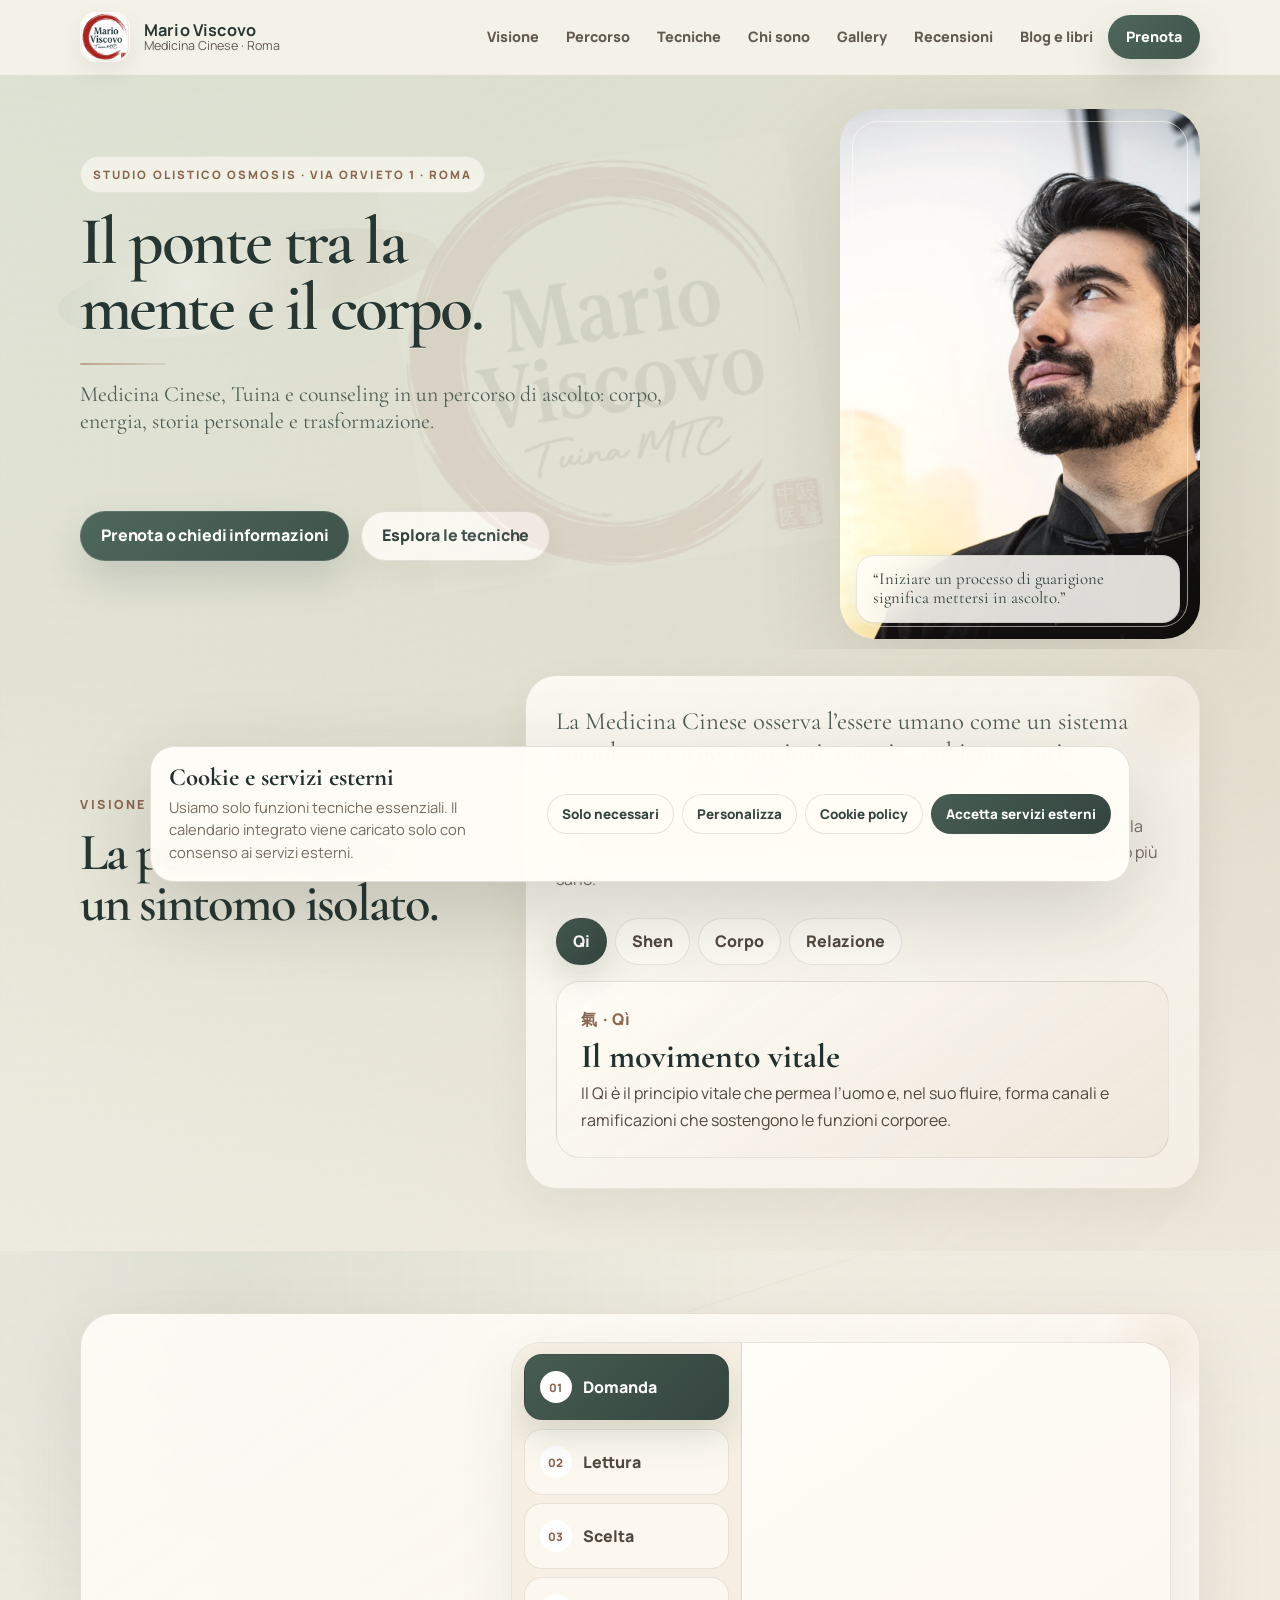
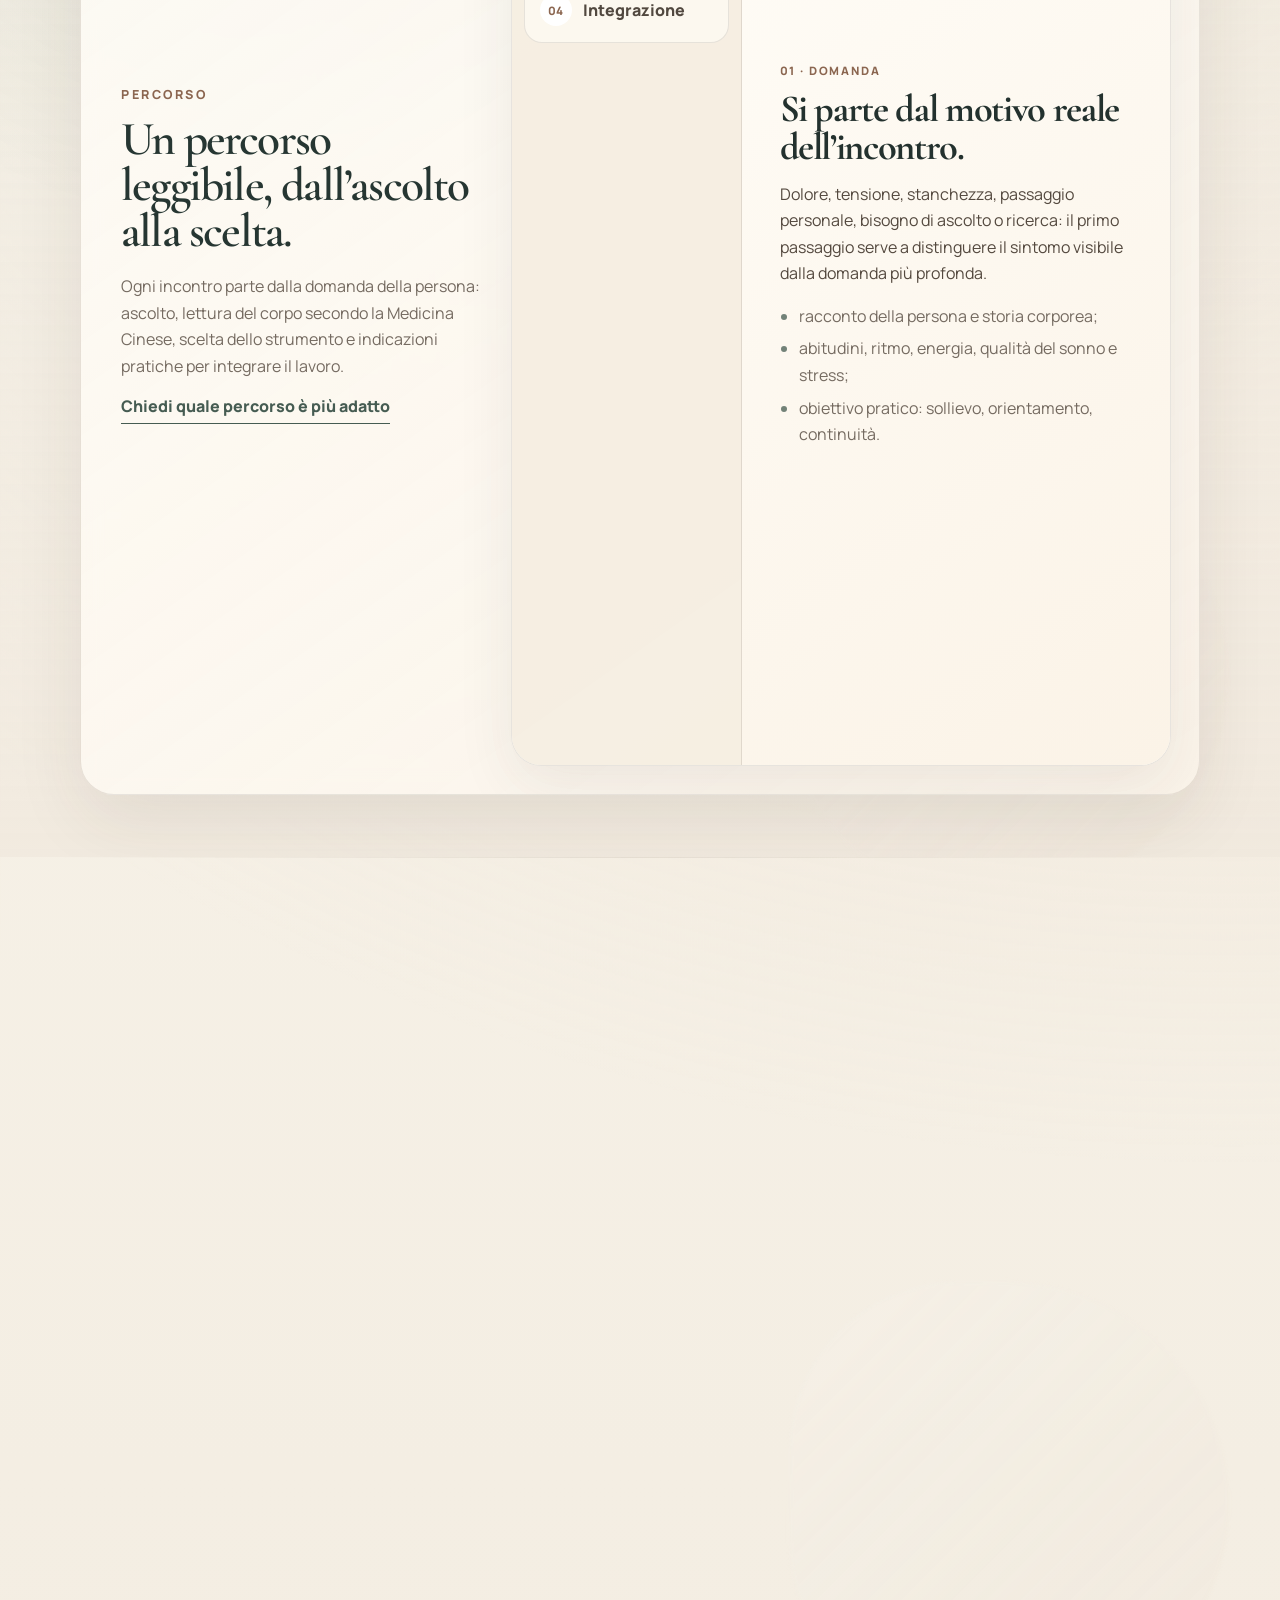
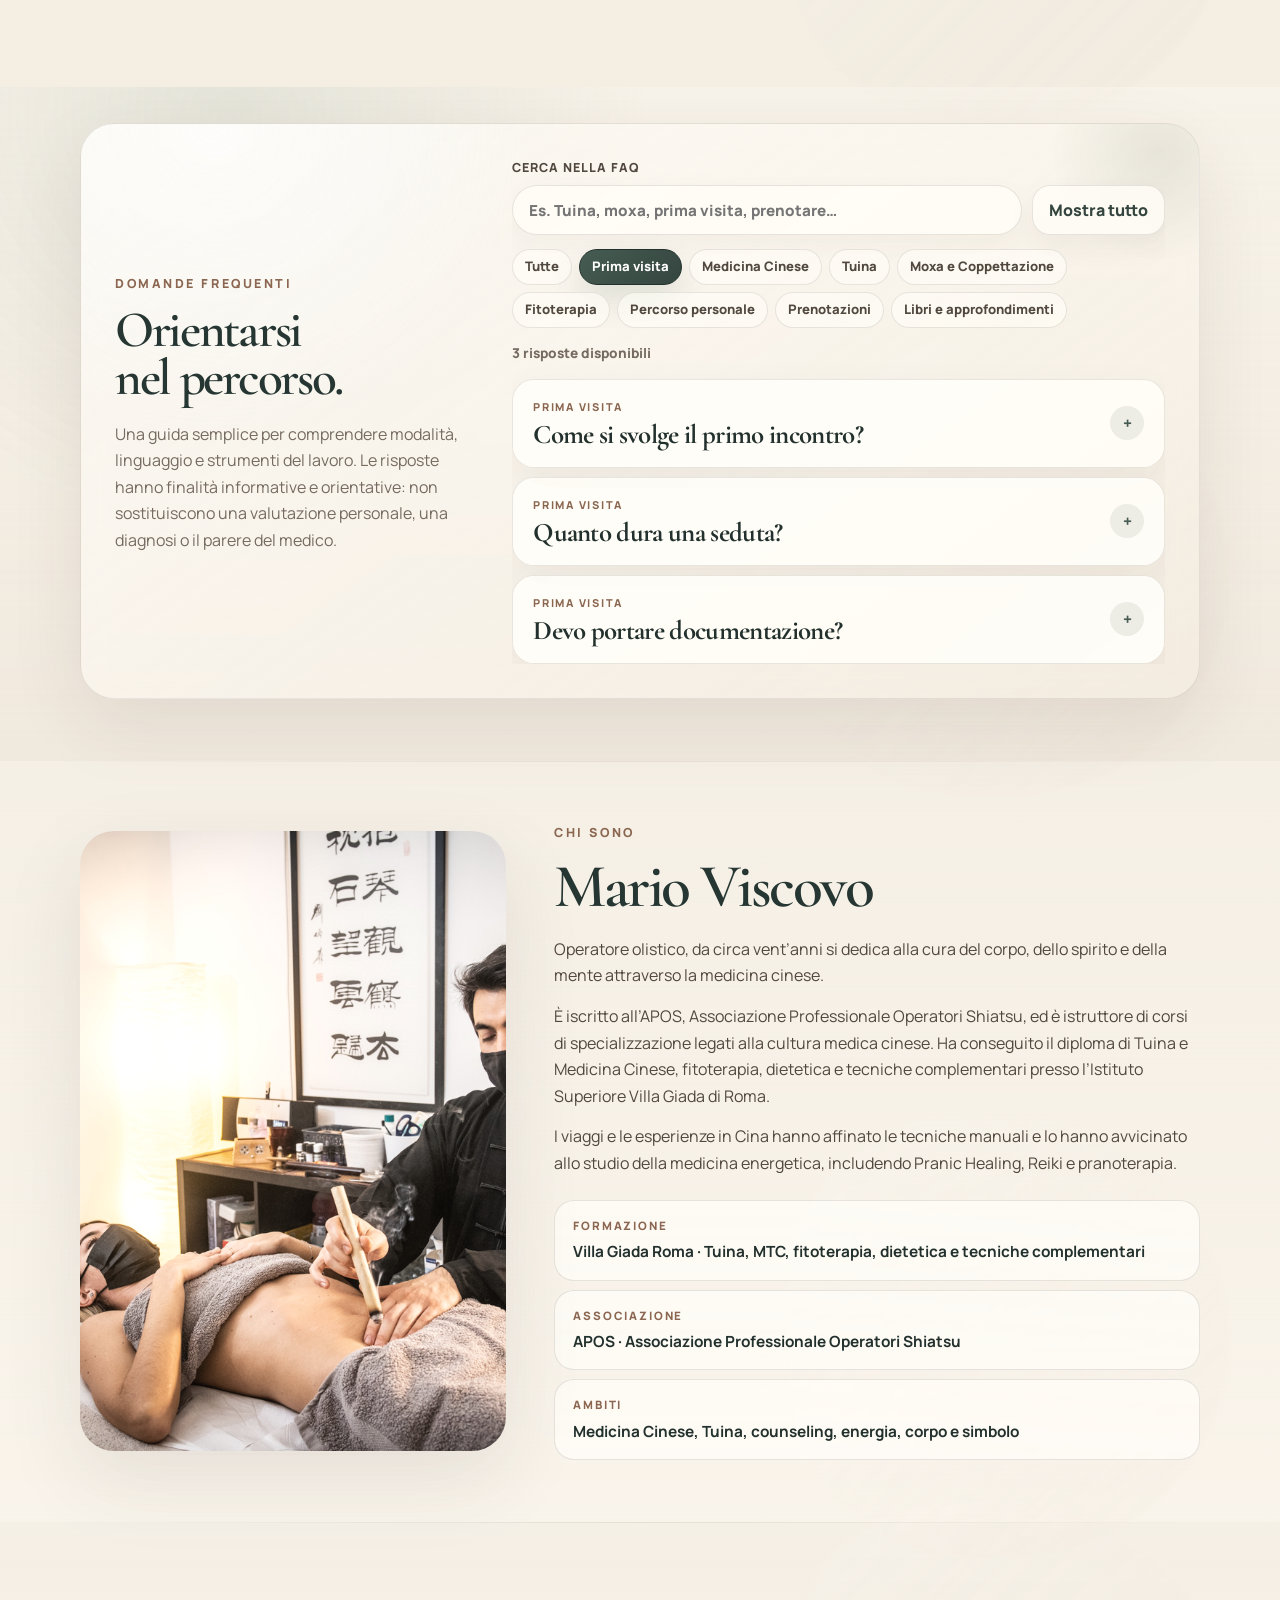
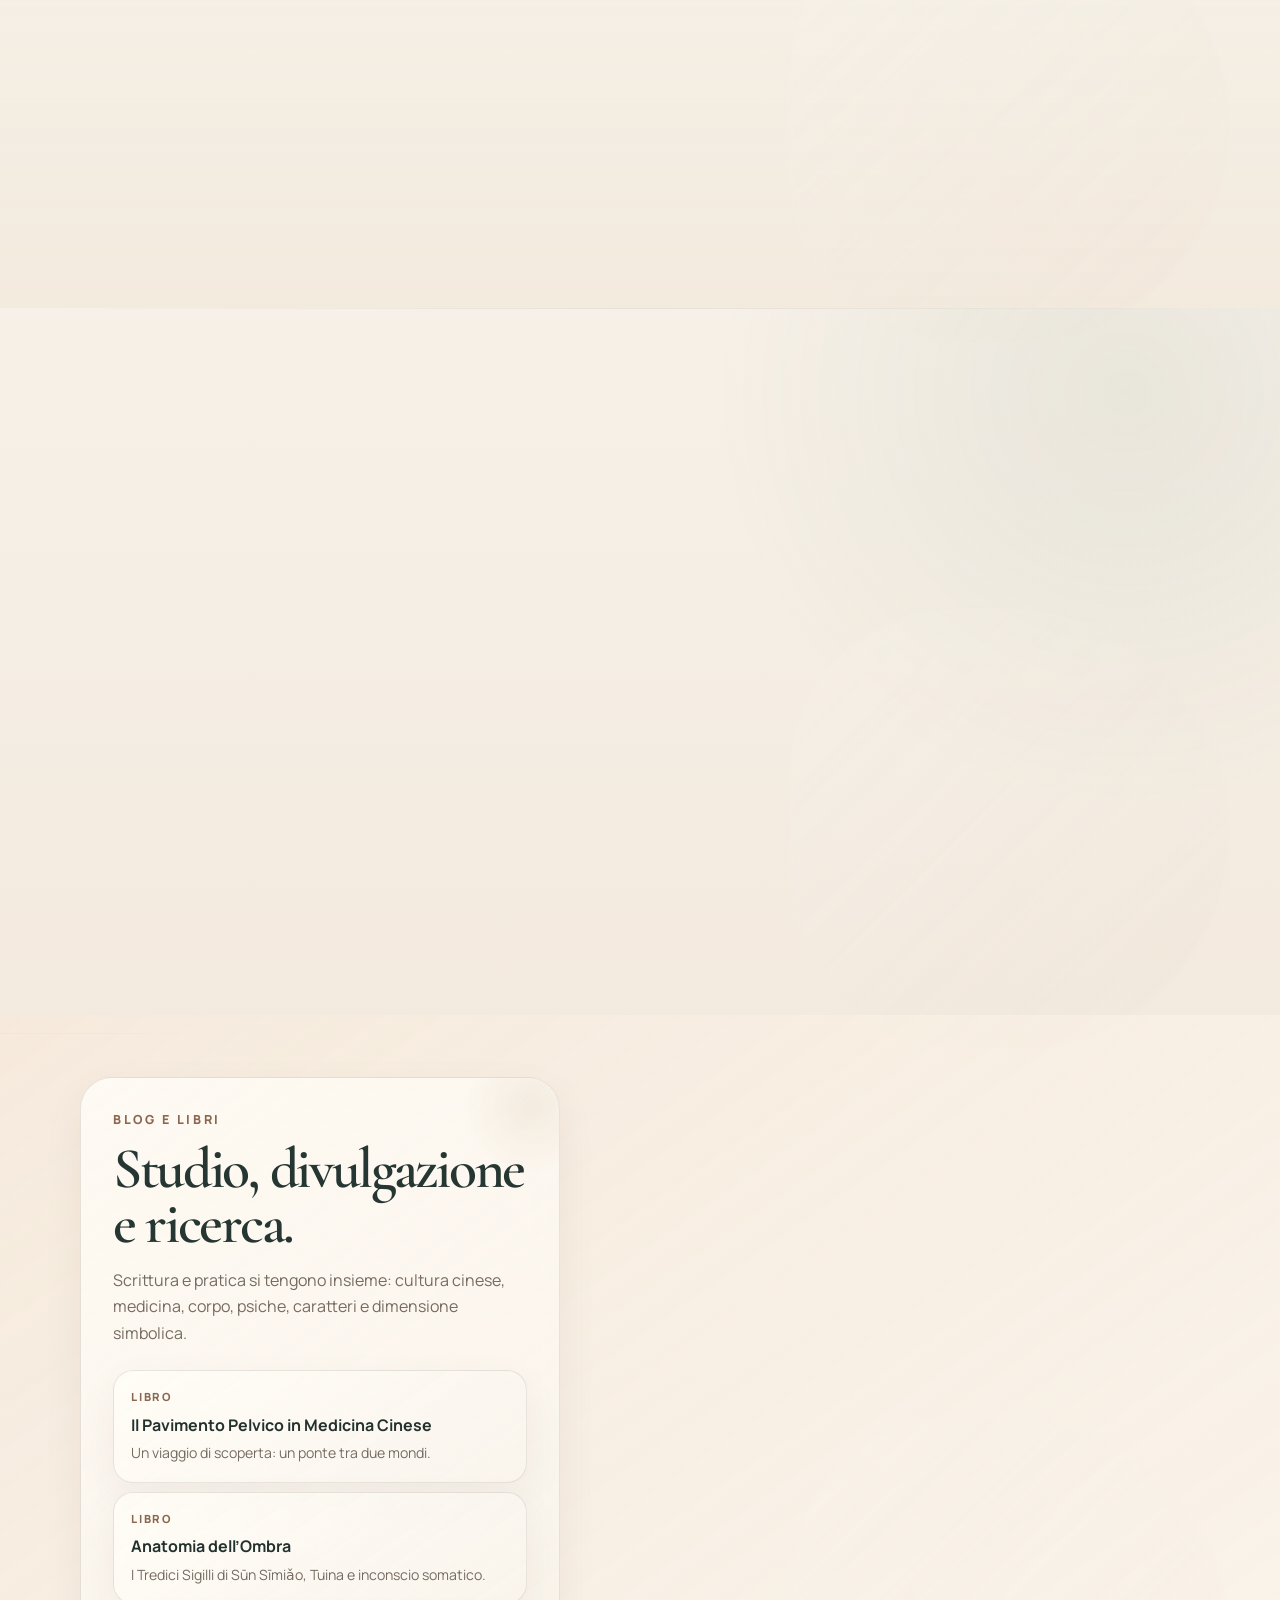
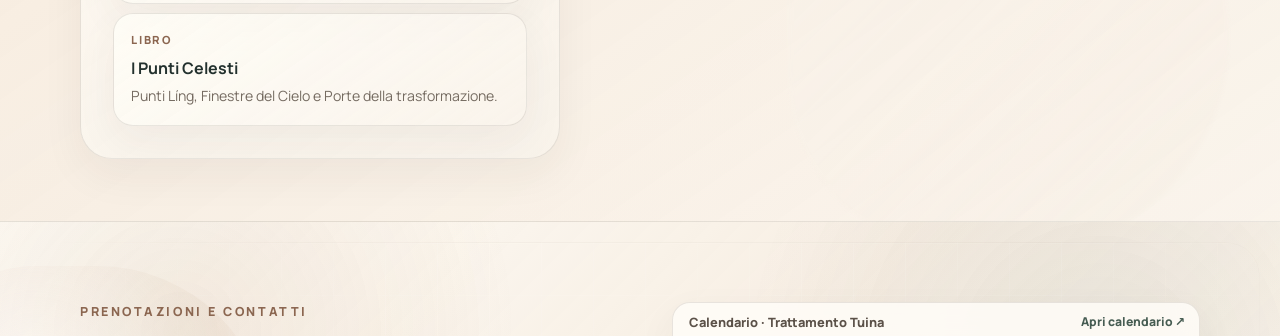
==== commit 83ba7406: "fix recensioni" ====
--- a/index.html
+++ b/index.html
@@ -76,6 +76,7 @@
         <a href="#tecniche">Tecniche</a>
         <a href="#chi-sono">Chi sono</a>
         <a href="gallery.html">Gallery</a>
+        <a href="#recensioni">Recensioni</a>
         <a href="#blog">Blog e libri</a>
         <a class="nav-action" href="#contatti">Prenota</a>
       </nav>
@@ -476,6 +477,31 @@
       </div>
     </section>
 
+
+    <section class="section section-reviews" id="recensioni" aria-labelledby="recensioni-title">
+      <div class="container reviews-shell">
+        <div class="reviews-copy reveal">
+          <p class="eyebrow">Voci dal percorso</p>
+          <h2 id="recensioni-title">Parole di chi si è affidato a Mario.</h2>
+          <p>Tre testimonianze dirette, riportate con sobrietà per restituire il senso del lavoro svolto: ascolto, presenza e cura del corpo.</p>
+        </div>
+        <div class="reviews-card reveal delay" data-reviews-widget data-reviews-src="content/reviews.json">
+          <div class="reviews-head">
+            <div>
+              <span>Esperienze</span>
+              <strong>Voci dal percorso</strong>
+            </div>
+            <a href="https://www.google.com/maps/place/Mario+Viscovo/@41.8933747,12.4782593,12z/data=!4m6!3m5!1s0x132f6172174872e5:0xc4c1a8ea3c40064d!8m2!3d41.8863488!4d12.5175451!16s%2Fg%2F11q9s5jm7y?hl=it" target="_blank" rel="noopener">Leggi le altre esperienze</a>
+          </div>
+          <div class="reviews-grid" data-reviews-list aria-live="polite">
+            <article class="review-state">
+              <strong>Caricamento delle voci…</strong>
+              <p>La sezione raccoglie alcune esperienze pubbliche selezionate.</p>
+            </article>
+          </div>
+        </div>
+      </div>
+    </section>
 
     <section class="section section-writings" id="blog">
       <div class="container writings-grid">
@@ -617,6 +643,7 @@
     <a href="https://wa.me/393930028109?text=Ciao%20Mario%2C%20ti%20scrivo%20dal%20sito%20per%20avere%20informazioni." target="_blank" rel="noopener">WhatsApp</a>
   </div>
 
+  <script src="google-reviews-config.js"></script>
   <script src="script.js"></script>
 </body>
 </html>
--- a/styles.css
+++ b/styles.css
@@ -5080,3 +5080,378 @@
     margin-top: 9px !important;
   }
 }
+
+/* V16 - sezione recensioni locale da JSON, coerente con gallery/contatti */
+.section-reviews {
+  scroll-margin-top: 94px;
+}
+.section-reviews .reviews-card {
+  isolation: isolate;
+}
+.section-reviews .reviews-grid {
+  grid-template-columns: repeat(3, minmax(0, 1fr));
+}
+.section-reviews .review-card {
+  min-height: 210px;
+  transition: transform .22s ease, box-shadow .22s ease, border-color .22s ease;
+}
+.section-reviews .review-card:hover {
+  transform: translateY(-3px);
+  border-color: rgba(93,105,84,.22);
+  box-shadow: 0 18px 42px rgba(51,43,33,.075);
+}
+.section-reviews .review-text {
+  margin: 0;
+  color: #453d35;
+  font-size: .96rem;
+  line-height: 1.58;
+}
+.section-reviews .review-card footer span {
+  display: grid;
+  gap: 2px;
+  min-width: 0;
+}
+.section-reviews .review-card footer em {
+  display: block;
+  color: var(--muted);
+  font-size: .78rem;
+  font-style: normal;
+}
+.section-reviews .review-card footer a {
+  white-space: nowrap;
+}
+@media (max-width: 1120px) {
+  .section-reviews .reviews-grid {
+    grid-template-columns: repeat(2, minmax(0, 1fr));
+  }
+}
+@media (max-width: 760px) {
+  .section-reviews {
+    padding-top: 50px;
+    padding-bottom: 54px;
+  }
+  .section-reviews .reviews-card {
+    padding: 20px;
+    border-radius: 26px;
+  }
+  .section-reviews .reviews-grid {
+    grid-template-columns: 1fr;
+  }
+  .section-reviews .review-card {
+    min-height: 0;
+  }
+}
+
+
+
+/* V17 - testi recensioni professionali e FAQ search senza riquadro */
+.section-reviews {
+  background:
+    radial-gradient(circle at 8% 12%, rgba(145,160,146,.14), transparent 32%),
+    linear-gradient(180deg, rgba(255,253,248,.38), rgba(247,236,224,.34)) !important;
+}
+.section-reviews .reviews-shell {
+  grid-template-columns: minmax(0, .72fr) minmax(0, 1.28fr);
+  align-items: center;
+}
+.section-reviews .reviews-copy h2 {
+  max-width: 9.5ch;
+}
+.section-reviews .reviews-copy p:not(.eyebrow) {
+  max-width: 38ch;
+  font-size: 1rem;
+  line-height: 1.66;
+}
+.section-reviews .reviews-card {
+  border-radius: 34px;
+  background:
+    radial-gradient(circle at 100% 0%, rgba(145,160,146,.13), transparent 34%),
+    linear-gradient(145deg, rgba(255,253,247,.86), rgba(247,240,230,.66)) !important;
+}
+.section-reviews .reviews-card::before {
+  display: none !important;
+}
+.section-reviews .reviews-head {
+  align-items: center;
+  padding-bottom: 18px;
+  border-bottom: 1px solid rgba(61,54,45,.095);
+}
+.section-reviews .reviews-head span {
+  color: var(--tea-dark);
+}
+.section-reviews .reviews-head strong {
+  font-size: clamp(1.75rem, 2.4vw, 2.35rem);
+}
+.section-reviews .reviews-head a {
+  background: rgba(255,253,247,.84);
+  border-color: rgba(61,54,45,.13);
+  color: #34453f;
+}
+.section-reviews .review-card,
+.section-reviews .review-state {
+  background: rgba(255,253,247,.82) !important;
+  border-color: rgba(61,54,45,.10);
+}
+.section-reviews .review-card {
+  gap: 14px;
+}
+.section-reviews .review-stars {
+  width: fit-content;
+  padding: 6px 10px;
+  border-radius: 999px;
+  background: rgba(145,160,146,.13);
+  color: #34453f;
+  font-size: .72rem;
+  font-weight: 900;
+  letter-spacing: .13em;
+  text-transform: uppercase;
+}
+.section-reviews .review-text {
+  font-family: var(--serif);
+  color: #352f29;
+  font-size: clamp(1.05rem, 1.25vw, 1.18rem);
+  line-height: 1.46;
+  letter-spacing: -.018em;
+}
+.section-reviews .review-card footer {
+  align-items: end;
+  padding-top: 4px;
+  border-top: 1px solid rgba(61,54,45,.075);
+}
+.section-reviews .review-card footer strong {
+  color: #263632;
+}
+.section-reviews .review-card footer a {
+  color: #34453f;
+  text-decoration: none;
+  border-bottom: 1px solid rgba(52,69,63,.35);
+}
+.section-reviews .review-card footer a:hover {
+  border-bottom-color: rgba(52,69,63,.75);
+}
+.faq-search,
+.faq-search:focus-within {
+  background: transparent !important;
+  border: 0 !important;
+  box-shadow: none !important;
+  padding: 0 !important;
+}
+.faq-search input {
+  border-radius: 999px !important;
+  background: rgba(255,253,247,.86) !important;
+}
+.faq-search input:focus {
+  background: #fffdf7 !important;
+}
+@media (max-width: 980px) {
+  .section-reviews .reviews-shell {
+    grid-template-columns: 1fr;
+  }
+  .section-reviews .reviews-copy {
+    position: static;
+  }
+  .section-reviews .reviews-copy h2 {
+    max-width: 12ch;
+  }
+}
+@media (max-width: 760px) {
+  .section-reviews .reviews-head {
+    align-items: flex-start;
+    flex-direction: column;
+  }
+  .section-reviews .reviews-head a {
+    width: 100%;
+  }
+}
+
+/* V18 - Voci dal percorso: testi reali, layout sobrio, nessuna etichetta ripetuta */
+.section-reviews {
+  padding-top: 70px !important;
+  padding-bottom: 74px !important;
+  background:
+    radial-gradient(circle at 88% 12%, rgba(145,160,146,.13), transparent 32%),
+    linear-gradient(180deg, rgba(255,253,248,.34), rgba(247,236,224,.34)) !important;
+}
+.section-reviews .reviews-shell {
+  grid-template-columns: minmax(240px, .56fr) minmax(0, 1.44fr) !important;
+  gap: clamp(24px, 4.5vw, 58px) !important;
+  align-items: start !important;
+}
+.section-reviews .reviews-copy {
+  position: sticky !important;
+  top: 108px !important;
+  padding-top: 8px !important;
+}
+.section-reviews .reviews-copy h2 {
+  max-width: 10.8ch !important;
+  font-size: clamp(2.35rem, 3.55vw, 4.05rem) !important;
+  line-height: .98 !important;
+}
+.section-reviews .reviews-copy p:not(.eyebrow) {
+  max-width: 35ch !important;
+  margin-top: 18px !important;
+  color: var(--muted) !important;
+  font-size: 1rem !important;
+  line-height: 1.68 !important;
+}
+.section-reviews .reviews-card {
+  padding: clamp(22px, 3vw, 32px) !important;
+  border-radius: 34px !important;
+  border-color: rgba(61,54,45,.11) !important;
+  background:
+    radial-gradient(circle at 100% 0%, rgba(145,160,146,.10), transparent 34%),
+    linear-gradient(145deg, rgba(255,253,247,.88), rgba(247,240,230,.66)) !important;
+  box-shadow: 0 18px 52px rgba(51,43,33,.065) !important;
+}
+.section-reviews .reviews-card::before {
+  display: none !important;
+}
+.section-reviews .reviews-head {
+  display: flex !important;
+  align-items: center !important;
+  justify-content: space-between !important;
+  gap: 18px !important;
+  margin-bottom: 22px !important;
+  padding-bottom: 18px !important;
+  border-bottom: 1px solid rgba(61,54,45,.09) !important;
+}
+.section-reviews .reviews-head span {
+  color: var(--tea-dark) !important;
+  font-size: .72rem !important;
+  letter-spacing: .16em !important;
+}
+.section-reviews .reviews-head strong {
+  margin-top: 5px !important;
+  font-family: var(--serif) !important;
+  font-size: clamp(1.9rem, 2.4vw, 2.45rem) !important;
+  letter-spacing: -.035em !important;
+}
+.section-reviews .reviews-head a {
+  min-height: 42px !important;
+  padding: 0 17px !important;
+  background: rgba(255,253,247,.82) !important;
+  border-color: rgba(61,54,45,.13) !important;
+  color: #34453f !important;
+  box-shadow: 0 10px 26px rgba(51,43,33,.045) !important;
+}
+.section-reviews .reviews-grid {
+  display: grid !important;
+  grid-template-columns: repeat(3, minmax(0, 1fr)) !important;
+  gap: 14px !important;
+}
+.section-reviews .review-card,
+.section-reviews .review-state {
+  min-height: 0 !important;
+  border: 1px solid rgba(61,54,45,.10) !important;
+  border-radius: 24px !important;
+  background: rgba(255,253,247,.82) !important;
+  box-shadow: 0 12px 30px rgba(51,43,33,.045) !important;
+}
+.section-reviews .review-card {
+  position: relative !important;
+  display: flex !important;
+  flex-direction: column !important;
+  gap: 18px !important;
+  padding: 24px 22px 20px !important;
+  transition: transform .22s ease, box-shadow .22s ease, border-color .22s ease !important;
+}
+.section-reviews .review-card::before {
+  content: "“";
+  display: block;
+  width: 38px;
+  height: 38px;
+  margin-bottom: -4px;
+  border-radius: 50%;
+  background: rgba(145,160,146,.14);
+  color: #34453f;
+  font-family: var(--serif);
+  font-size: 2.2rem;
+  line-height: 1.06;
+  text-align: center;
+}
+.section-reviews .review-card:hover {
+  transform: translateY(-3px) !important;
+  border-color: rgba(93,105,84,.22) !important;
+  box-shadow: 0 18px 42px rgba(51,43,33,.075) !important;
+}
+.section-reviews .review-stars {
+  display: none !important;
+}
+.section-reviews .review-text {
+  margin: 0 !important;
+  color: #352f29 !important;
+  font-family: var(--serif) !important;
+  font-size: clamp(1.02rem, 1.08vw, 1.14rem) !important;
+  line-height: 1.52 !important;
+  letter-spacing: -.014em !important;
+}
+.section-reviews .review-card footer {
+  display: flex !important;
+  align-items: center !important;
+  justify-content: space-between !important;
+  gap: 14px !important;
+  margin-top: auto !important;
+  padding-top: 14px !important;
+  border-top: 1px solid rgba(61,54,45,.075) !important;
+}
+.section-reviews .review-card footer span {
+  display: block !important;
+  min-width: 0 !important;
+}
+.section-reviews .review-card footer strong {
+  color: #263632 !important;
+  font-size: .88rem !important;
+  font-weight: 850 !important;
+}
+.section-reviews .review-card footer em {
+  display: none !important;
+}
+.section-reviews .review-card footer a {
+  flex: 0 0 auto !important;
+  color: #34453f !important;
+  font-size: .88rem !important;
+  font-weight: 900 !important;
+  text-decoration: none !important;
+  border-bottom: 1px solid rgba(52,69,63,.34) !important;
+  white-space: nowrap !important;
+}
+.section-reviews .review-card footer a:hover {
+  border-bottom-color: rgba(52,69,63,.76) !important;
+}
+@media (max-width: 1120px) {
+  .section-reviews .reviews-shell {
+    grid-template-columns: 1fr !important;
+  }
+  .section-reviews .reviews-copy {
+    position: static !important;
+    max-width: 760px !important;
+  }
+  .section-reviews .reviews-copy h2 {
+    max-width: 13ch !important;
+  }
+  .section-reviews .reviews-copy p:not(.eyebrow) {
+    max-width: 58ch !important;
+  }
+  .section-reviews .reviews-grid {
+    grid-template-columns: repeat(2, minmax(0, 1fr)) !important;
+  }
+}
+@media (max-width: 760px) {
+  .section-reviews {
+    padding-top: 50px !important;
+    padding-bottom: 56px !important;
+  }
+  .section-reviews .reviews-head {
+    align-items: flex-start !important;
+    flex-direction: column !important;
+  }
+  .section-reviews .reviews-head a {
+    width: 100% !important;
+  }
+  .section-reviews .reviews-grid {
+    grid-template-columns: 1fr !important;
+  }
+  .section-reviews .review-card {
+    padding: 22px 20px 18px !important;
+  }
+}
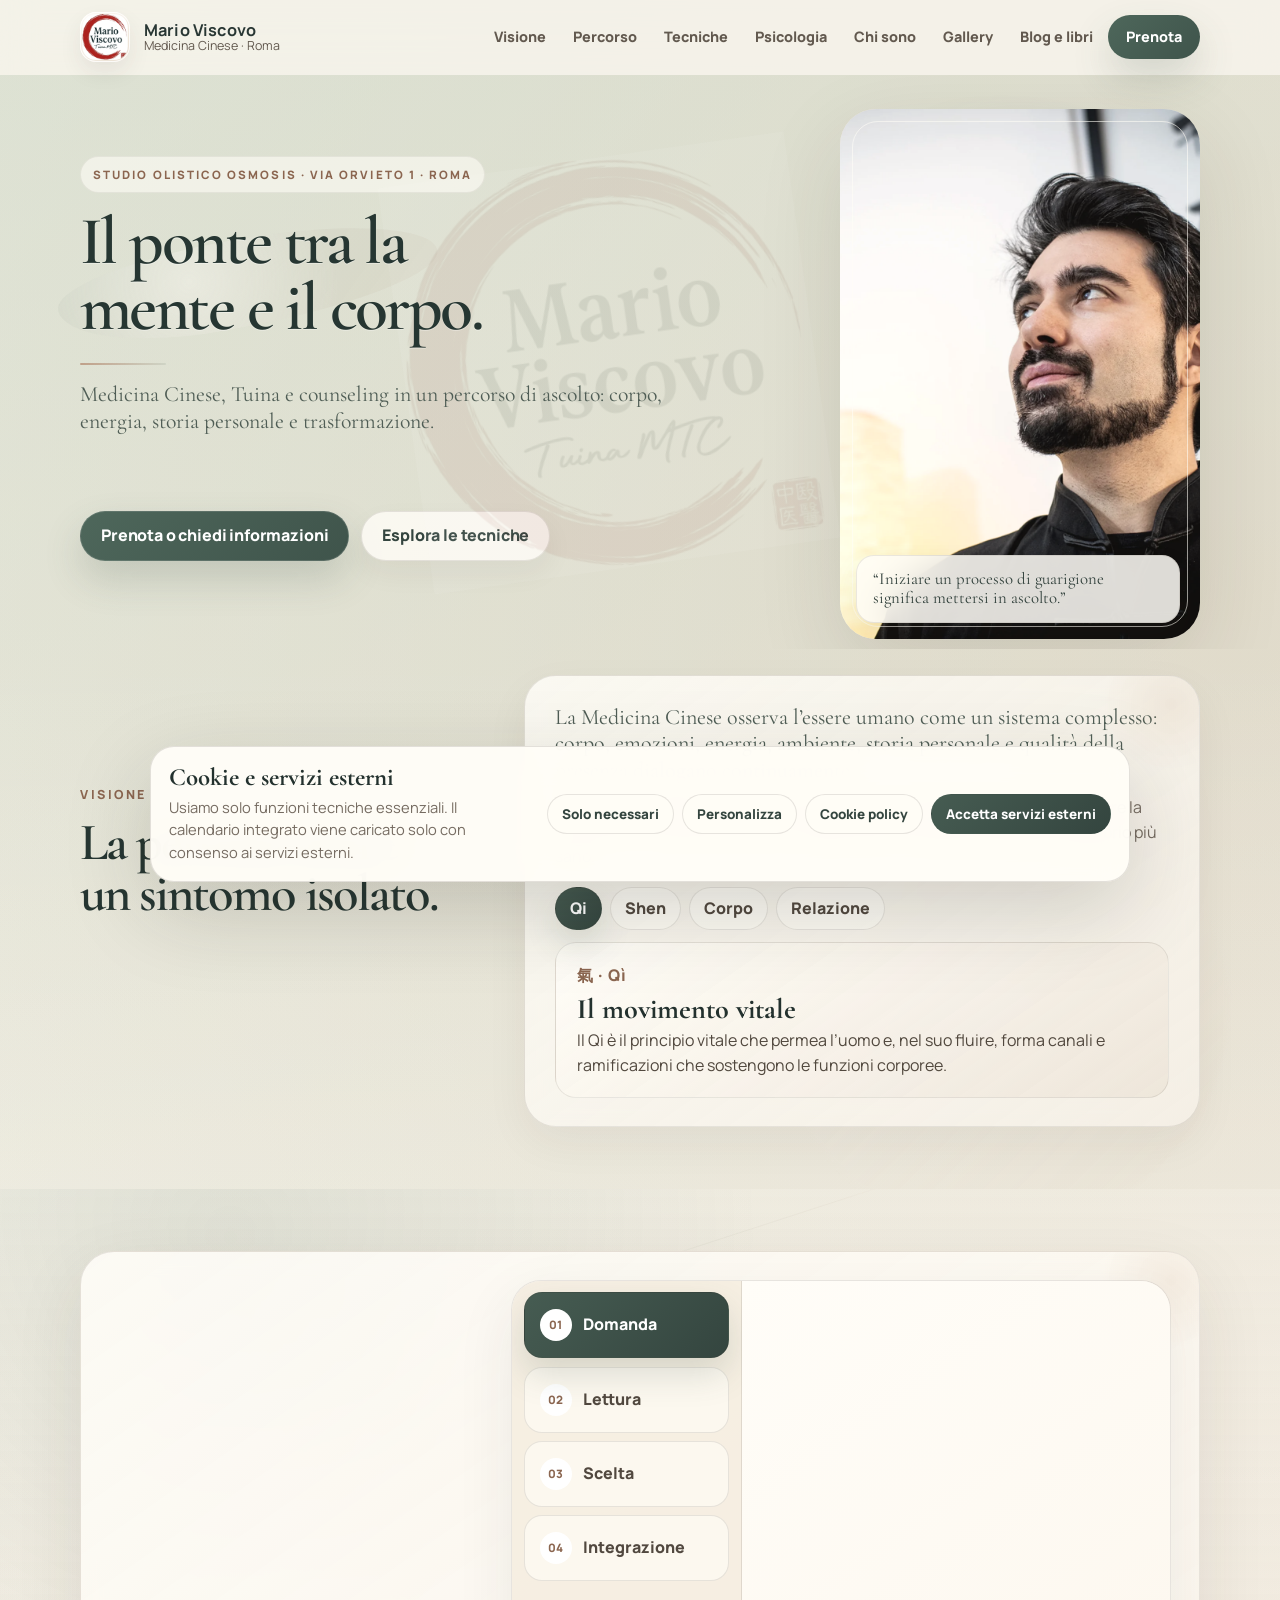
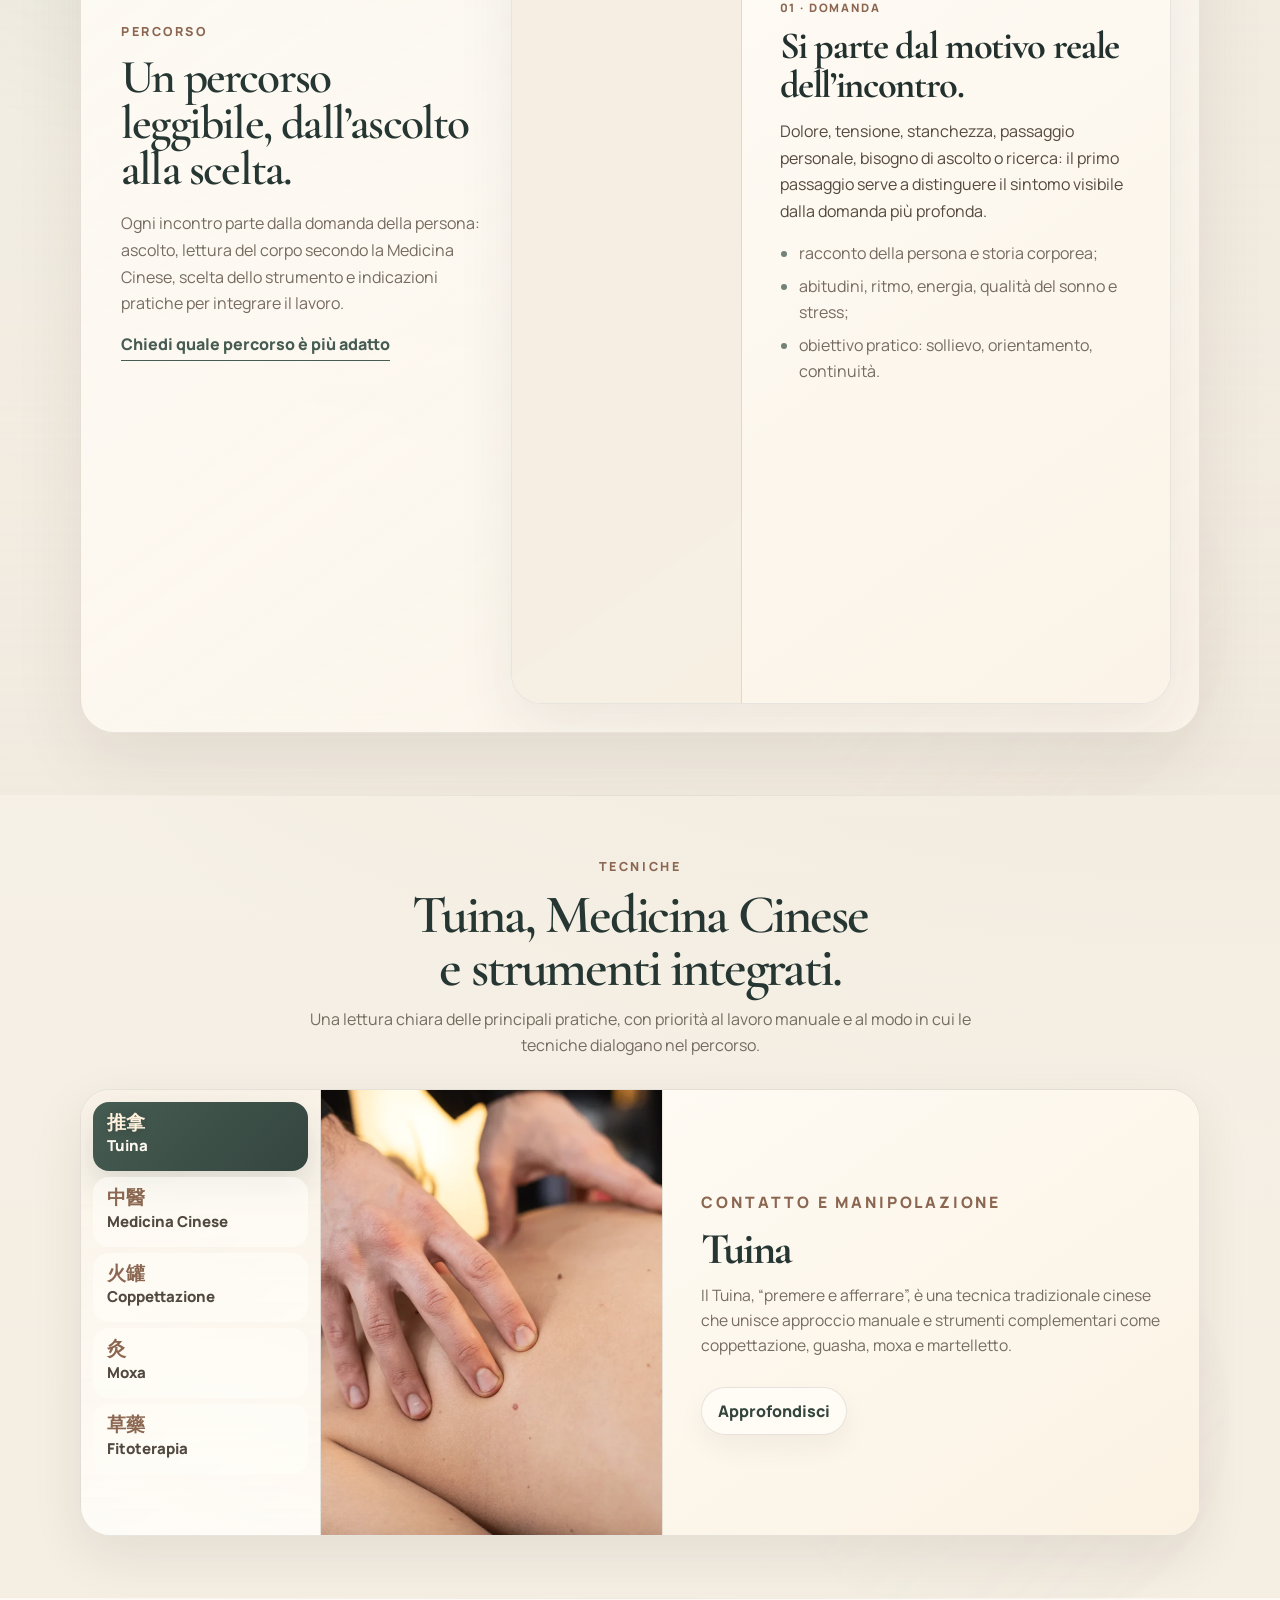
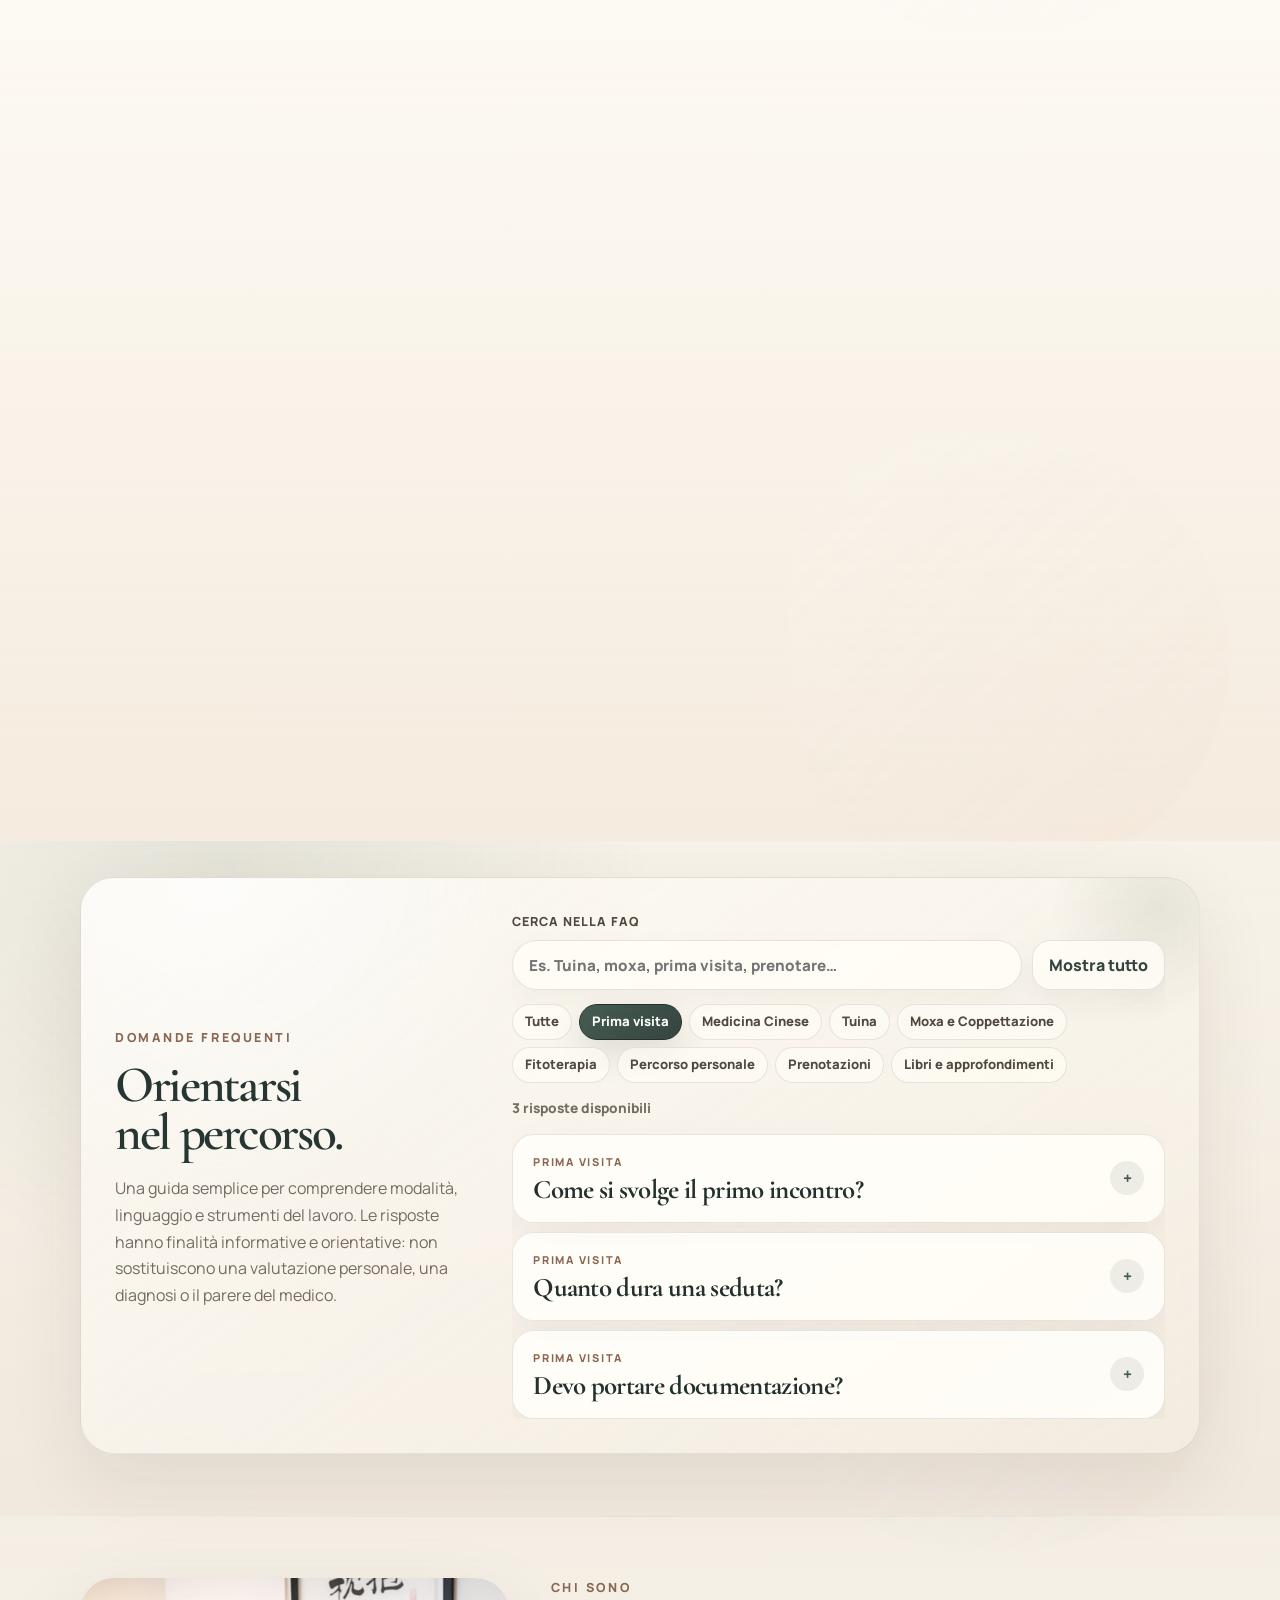
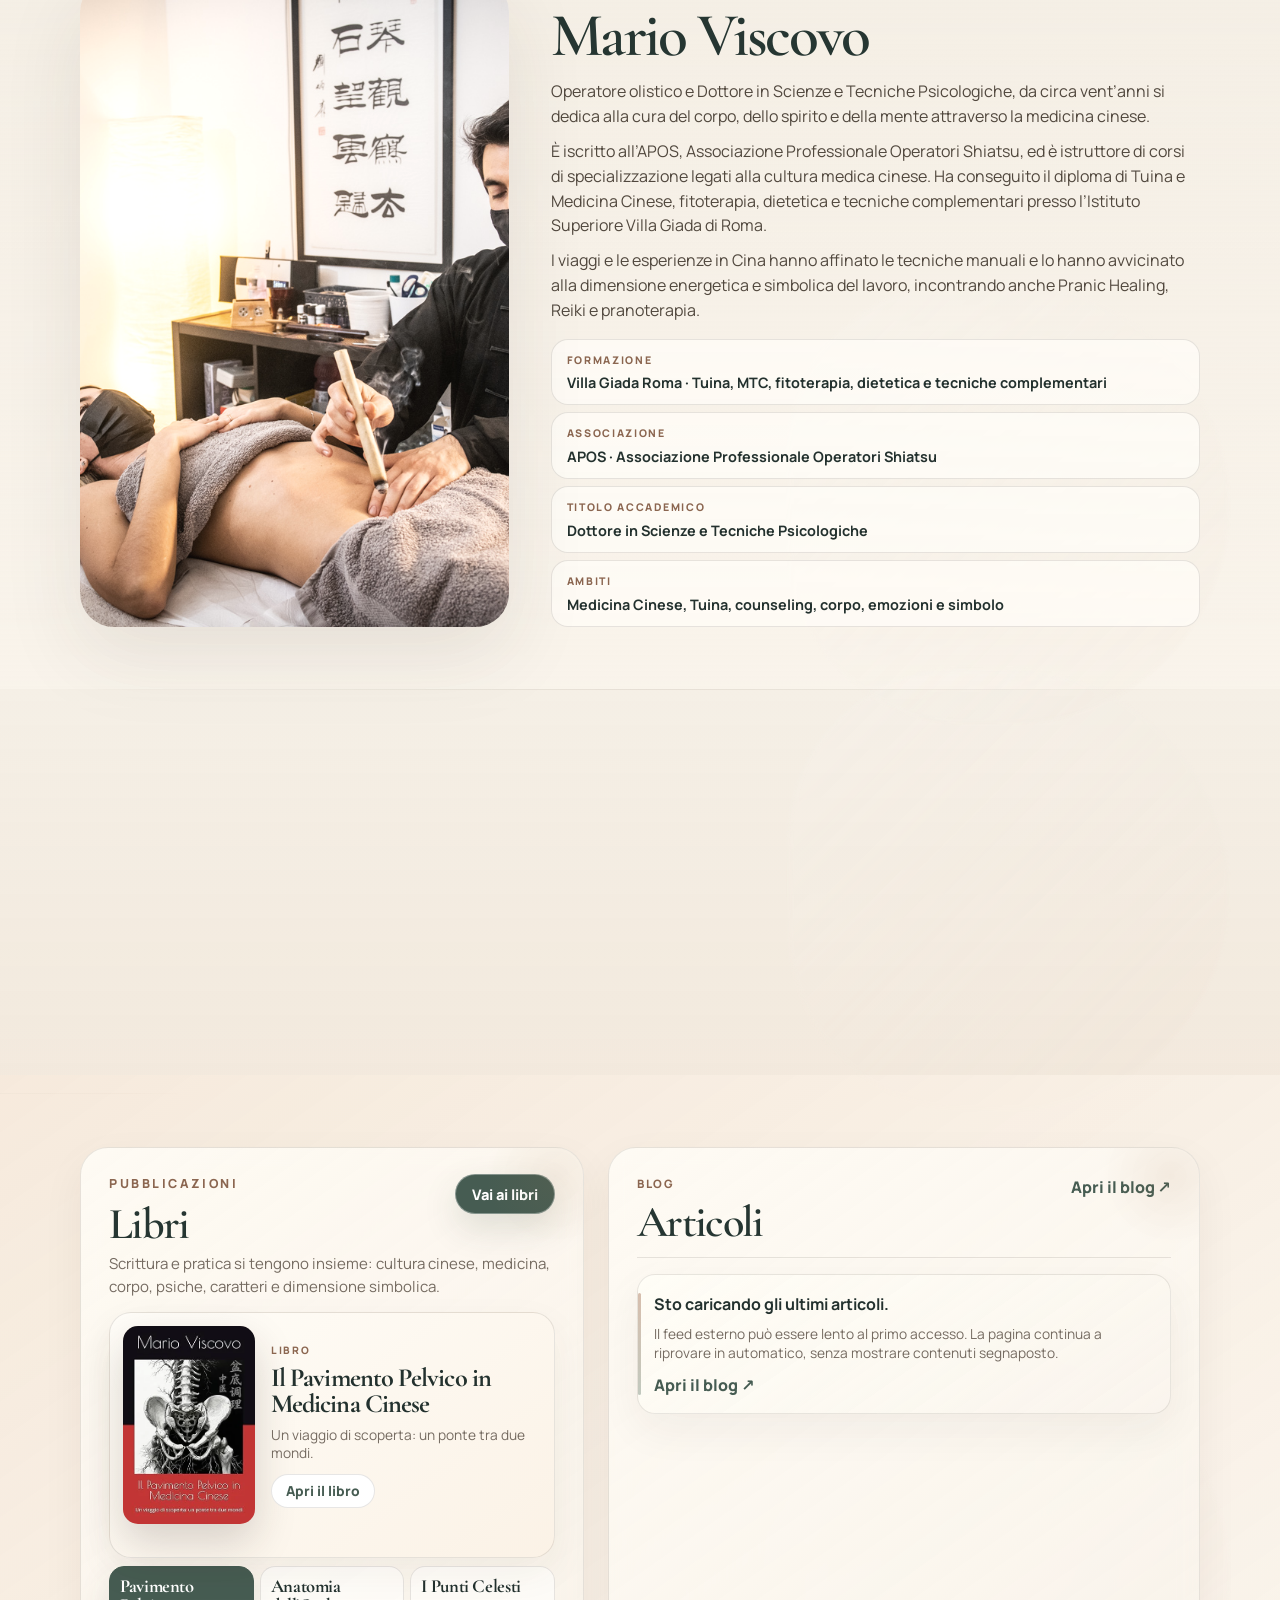
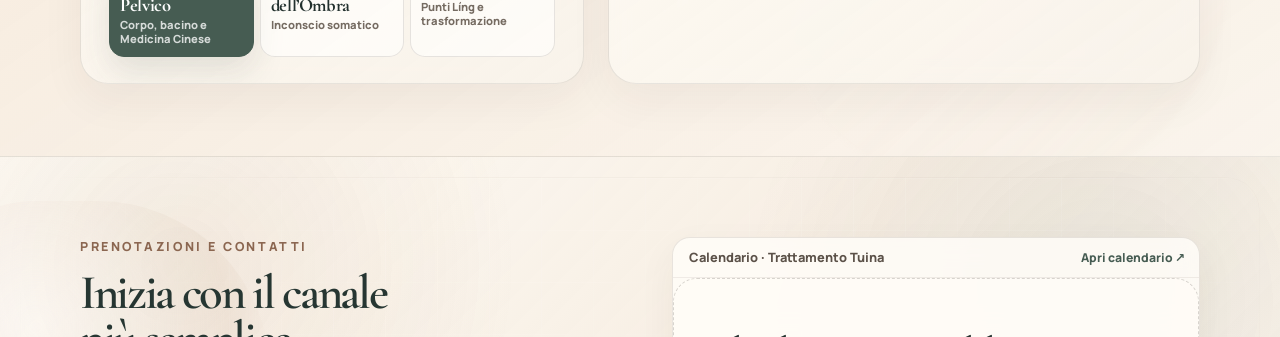
==== commit 8f6e8cd9: "aggiunta sezione psicologia, rimozione recensioni, fix grafiche libri e generali" ====
--- a/index.html
+++ b/index.html
@@ -4,7 +4,7 @@
   <meta charset="utf-8">
   <meta name="viewport" content="width=device-width,initial-scale=1">
   <title>Mario Viscovo | Medicina Cinese, Tuina e percorsi olistici a Roma</title>
-  <meta name="description" content="Mario Viscovo, operatore olistico a Roma. Medicina Cinese, Tuina, coppettazione, moxa, fitoterapia, medicina energetica, counseling, blog, libri e prenotazioni.">
+  <meta name="description" content="Mario Viscovo, operatore olistico a Roma. Medicina Cinese, Tuina, coppettazione, moxa, fitoterapia, counseling, incontri di gruppo, blog, libri e prenotazioni.">
   <meta name="theme-color" content="#fbf6ee">
   <meta property="og:title" content="Mario Viscovo | Medicina Cinese a Roma">
   <meta property="og:description" content="Il ponte tra mente e corpo: Tuina, Medicina Cinese, counseling e ricerca culturale.">
@@ -74,9 +74,9 @@
         <a href="#visione">Visione</a>
         <a href="#percorso">Percorso</a>
         <a href="#tecniche">Tecniche</a>
+        <a href="#psicologia">Psicologia</a>
         <a href="#chi-sono">Chi sono</a>
         <a href="gallery.html">Gallery</a>
-        <a href="#recensioni">Recensioni</a>
         <a href="#blog">Blog e libri</a>
         <a class="nav-action" href="#contatti">Prenota</a>
       </nav>
@@ -160,6 +160,7 @@
       </div>
     </section>
 
+
     <section class="section" id="tecniche">
       <div class="container section-head reveal">
         <p class="eyebrow">Tecniche</p>
@@ -173,7 +174,6 @@
           <button type="button" data-tech="coppettazione"><span>火罐</span>Coppettazione</button>
           <button type="button" data-tech="moxa"><span>灸</span>Moxa</button>
           <button type="button" data-tech="fitoterapia"><span>草藥</span>Fitoterapia</button>
-          <button type="button" data-tech="energetica"><span>神</span>Energetica</button>
         </div>
         <div class="tech-panels">
           <article class="tech-panel is-active" data-panel="tuina">
@@ -221,15 +221,79 @@
               <div class="inline-detail" id="herbs-detail"><p>Non è un semplice elenco di rimedi: richiede lettura del terreno individuale, precisione e coerenza con il quadro complessivo. Nel percorso viene presentata come ambito di studio, cultura e accompagnamento alla Medicina Cinese, con attenzione a dietetica e stile di vita.</p></div>
             </div>
           </article>
-          <article class="tech-panel" data-panel="energetica">
-            <img src="assets/photos/energy-wide.webp" alt="Medicina energetica e ascolto sottile">
-            <div>
-              <p class="tag">Dimensione sottile</p><h3>Medicina energetica</h3>
-              <p>Il percorso di Mario include esperienze di Pranic Healing, Reiki e pranoterapia, integrate con lo studio della Medicina Cinese e della dimensione simbolica.</p>
-              <button class="inline-toggle" type="button" data-expand="energy-detail">Approfondisci</button>
-              <div class="inline-detail" id="energy-detail"><p>Lo sguardo energetico considera corpo, mente e spirito come livelli diversi dello stesso processo. È un ambito che si affianca all’ascolto corporeo, alla relazione e alla ricerca personale, includendo anche simboli, caratteri cinesi e qualità della presenza.</p></div>
-            </div>
-          </article>
+        </div>
+      </div>
+    </section>
+
+    <section class="section section-psyche" id="psicologia">
+      <div class="container section-head psyche-head reveal">
+        <p class="eyebrow">Mente, relazione e parola</p>
+        <h2>Psicologia, counseling e incontri di gruppo.</h2>
+        <p>Il lavoro sul corpo si intreccia con quello sulla psiche e sulla relazione. Uno spazio di ascolto e parola — individuale e di gruppo — che accompagna la persona nei passaggi di cambiamento, senza sostituire la psicoterapia o un percorso clinico.</p>
+      </div>
+
+      <div class="container psyche-shell psyche-shell-reversed reveal delay" aria-label="Psicologia, counseling e incontri di gruppo">
+        <input class="psyche-radio" type="radio" name="psyche-focus" id="psyche-tab-psicologia" checked>
+        <input class="psyche-radio" type="radio" name="psyche-focus" id="psyche-tab-counseling">
+        <input class="psyche-radio" type="radio" name="psyche-focus" id="psyche-tab-gruppi">
+
+        <div class="psyche-panels">
+          <article class="psyche-stage psyche-stage-psicologia">
+            <div class="psyche-stage-copy">
+              <p class="tag">Corpo, emozioni e psiche</p>
+              <h3>Psicologia</h3>
+              <p>Nella Medicina Cinese non esiste separazione rigida tra corpo e mente: le emozioni sono movimenti del Qi e ogni organo custodisce una dimensione psichica.</p>
+              <p>Rabbia, gioia, pensiero, tristezza e paura non sono “problemi” da eliminare, ma energie da riconoscere e riequilibrare.</p>
+              <button class="inline-toggle" type="button" data-expand="psyche-psicologia-detail">Approfondisci</button>
+              <div class="inline-detail" id="psyche-psicologia-detail">
+                <p>La tradizione descrive i cinque Shen — Hun, Shen, Yi, Po e Zhi — come una mappa raffinata della vita interiore. Da qui nasce l’attenzione di Mario alla dimensione simbolica e all’inconscio somatico, dove il sintomo diventa anche linguaggio.</p>
+                <p>Questo sguardo non è diagnosi clinica né psicoterapia: è una chiave culturale ed energetica che accompagna il lavoro corporeo. Per quadri clinici specifici resta opportuno il riferimento a psicologi, psicoterapeuti o medici.</p>
+              </div>
+            </div>
+            <figure class="psyche-photo">
+              <img src="assets/photos/psyche-psicologia.webp" alt="Dettaglio di una figura scolpita, simbolo di ascolto interiore" loading="lazy" width="960" height="1200">
+            </figure>
+          </article>
+
+          <article class="psyche-stage psyche-stage-counseling">
+            <div class="psyche-stage-copy">
+              <p class="tag">Ascolto e relazione d’aiuto</p>
+              <h3>Counseling</h3>
+              <p>Il counseling è uno spazio di ascolto strutturato: un dialogo che aiuta la persona a mettere a fuoco una domanda, un passaggio o una difficoltà, facendo leva sulle proprie risorse.</p>
+              <p>Lo strumento è la parola e la qualità della relazione: domande, rispecchiamenti e messa a fuoco, senza giudizio e nel rispetto dei tempi di ciascuno.</p>
+              <button class="inline-toggle" type="button" data-expand="psyche-counseling-detail">Approfondisci</button>
+              <div class="inline-detail" id="psyche-counseling-detail">
+                <p>Il counseling lavora sul presente e sulle risorse, non sull’analisi del passato o sulla diagnosi. Può integrarsi con il lavoro corporeo: la parola dà senso a ciò che il corpo racconta, e il corpo dà concretezza a ciò che la parola mette a fuoco.</p>
+                <p>Non interpreta, non cura e non sostituisce la psicoterapia o il percorso con uno psicologo. Quando serve una presa in carico clinica, il lavoro è orientato verso il professionista più adatto.</p>
+              </div>
+            </div>
+            <figure class="psyche-photo">
+              <img src="assets/photos/psyche-counseling.webp" alt="Incontro di counseling con appunti e ascolto" loading="lazy" width="960" height="1200">
+            </figure>
+          </article>
+
+          <article class="psyche-stage psyche-stage-gruppi">
+            <div class="psyche-stage-copy">
+              <p class="tag">Pratica condivisa</p>
+              <h3>Incontri di gruppo</h3>
+              <p>Alcuni percorsi prendono forma nel gruppo: incontri tematici dedicati alla Medicina Cinese, al corpo, al respiro e alla dimensione simbolica.</p>
+              <p>Il confronto con gli altri crea un campo di lavoro protetto, dove esperienza personale e presenza condivisa trovano parola e riconoscimento.</p>
+              <button class="inline-toggle" type="button" data-expand="psyche-gruppi-detail">Approfondisci</button>
+              <div class="inline-detail" id="psyche-gruppi-detail">
+                <p>Gli incontri possono unire momenti di pratica corporea ed energetica, esercizi di consapevolezza e respiro, e spazi di dialogo attorno a un tema, in un ritmo che alterna esperienza e riflessione.</p>
+                <p>Sono pensati sia per chi già segue un percorso individuale e vuole approfondirlo, sia per chi desidera avvicinarsi alla Medicina Cinese e alla cultura che la attraversa. Formati, temi e calendario variano nel tempo: per conoscere le proposte attive è possibile contattare direttamente lo studio.</p>
+              </div>
+            </div>
+            <figure class="psyche-photo">
+              <img src="assets/photos/psyche-gruppi.webp" alt="Incontro di gruppo in cerchio con dialogo guidato" loading="lazy" width="960" height="1200">
+            </figure>
+          </article>
+        </div>
+
+        <div class="psyche-tabs" role="group" aria-label="Seleziona un percorso">
+          <label class="psyche-tab psyche-tab-psicologia" for="psyche-tab-psicologia"><strong>Psicologia</strong><em>Corpo, emozioni e psiche</em></label>
+          <label class="psyche-tab psyche-tab-counseling" for="psyche-tab-counseling"><strong>Counseling</strong><em>Ascolto e relazione d’aiuto</em></label>
+          <label class="psyche-tab psyche-tab-gruppi" for="psyche-tab-gruppi"><strong>Incontri di gruppo</strong><em>Pratica condivisa</em></label>
         </div>
       </div>
     </section>
@@ -453,13 +517,14 @@
         <div class="about-copy reveal delay">
           <p class="eyebrow">Chi sono</p>
           <h2>Mario Viscovo</h2>
-          <p>Operatore olistico, da circa vent’anni si dedica alla cura del corpo, dello spirito e della mente attraverso la medicina cinese.</p>
+          <p>Operatore olistico e Dottore in Scienze e Tecniche Psicologiche, da circa vent’anni si dedica alla cura del corpo, dello spirito e della mente attraverso la medicina cinese.</p>
           <p>È iscritto all’APOS, Associazione Professionale Operatori Shiatsu, ed è istruttore di corsi di specializzazione legati alla cultura medica cinese. Ha conseguito il diploma di Tuina e Medicina Cinese, fitoterapia, dietetica e tecniche complementari presso l’Istituto Superiore Villa Giada di Roma.</p>
-          <p>I viaggi e le esperienze in Cina hanno affinato le tecniche manuali e lo hanno avvicinato allo studio della medicina energetica, includendo Pranic Healing, Reiki e pranoterapia.</p>
+          <p>I viaggi e le esperienze in Cina hanno affinato le tecniche manuali e lo hanno avvicinato alla dimensione energetica e simbolica del lavoro, incontrando anche Pranic Healing, Reiki e pranoterapia.</p>
           <div class="credentials-list credentials-links" aria-label="Riferimenti professionali">
             <a href="https://chinalink.it/" target="_blank" rel="noopener"><span>Formazione</span><strong>Villa Giada Roma · Tuina, MTC, fitoterapia, dietetica e tecniche complementari</strong></a>
             <a href="https://www.shiatsuapos.com/" target="_blank" rel="noopener"><span>Associazione</span><strong>APOS · Associazione Professionale Operatori Shiatsu</strong></a>
-            <a href="#tecniche"><span>Ambiti</span><strong>Medicina Cinese, Tuina, counseling, energia, corpo e simbolo</strong></a>
+            <a href="#psicologia"><span>Titolo accademico</span><strong>Dottore in Scienze e Tecniche Psicologiche</strong></a>
+            <a href="#tecniche"><span>Ambiti</span><strong>Medicina Cinese, Tuina, counseling, corpo, emozioni e simbolo</strong></a>
           </div>
         </div>
       </div>
@@ -477,57 +542,78 @@
       </div>
     </section>
 
-
-    <section class="section section-reviews" id="recensioni" aria-labelledby="recensioni-title">
-      <div class="container reviews-shell">
-        <div class="reviews-copy reveal">
-          <p class="eyebrow">Voci dal percorso</p>
-          <h2 id="recensioni-title">Parole di chi si è affidato a Mario.</h2>
-          <p>Tre testimonianze dirette, riportate con sobrietà per restituire il senso del lavoro svolto: ascolto, presenza e cura del corpo.</p>
-        </div>
-        <div class="reviews-card reveal delay" data-reviews-widget data-reviews-src="content/reviews.json">
-          <div class="reviews-head">
-            <div>
-              <span>Esperienze</span>
-              <strong>Voci dal percorso</strong>
-            </div>
-            <a href="https://www.google.com/maps/place/Mario+Viscovo/@41.8933747,12.4782593,12z/data=!4m6!3m5!1s0x132f6172174872e5:0xc4c1a8ea3c40064d!8m2!3d41.8863488!4d12.5175451!16s%2Fg%2F11q9s5jm7y?hl=it" target="_blank" rel="noopener">Leggi le altre esperienze</a>
-          </div>
-          <div class="reviews-grid" data-reviews-list aria-live="polite">
-            <article class="review-state">
-              <strong>Caricamento delle voci…</strong>
-              <p>La sezione raccoglie alcune esperienze pubbliche selezionate.</p>
-            </article>
-          </div>
-        </div>
-      </div>
-    </section>
-
     <section class="section section-writings" id="blog">
       <div class="container writings-grid">
-        <div class="writings-intro reveal">
-          <p class="eyebrow">Blog e libri</p>
-          <h2>Studio, divulgazione e ricerca.</h2>
+        <div class="writings-intro writings-books reveal">
+          <div class="writings-title-row">
+            <div>
+              <p class="eyebrow">Pubblicazioni</p>
+              <h2>Libri</h2>
+            </div>
+            <a class="author-amazon-link author-amazon-link-top" href="https://www.amazon.it/Mario-Viscovo/e/B0GWLRMT2Y/ref=dp_byline_cont_ebooks_1" target="_blank" rel="noopener">Vai ai libri</a>
+          </div>
           <p>Scrittura e pratica si tengono insieme: cultura cinese, medicina, corpo, psiche, caratteri e dimensione simbolica.</p>
-          <div class="book-list">
-            <a href="https://amzn.eu/d/05yU8fGR" target="_blank" rel="noopener"><span>Libro</span><strong>Il Pavimento Pelvico in Medicina Cinese</strong><em>Un viaggio di scoperta: un ponte tra due mondi.</em></a>
-            <a href="https://amzn.eu/d/0fVimiMb" target="_blank" rel="noopener"><span>Libro</span><strong>Anatomia dell’Ombra</strong><em>I Tredici Sigilli di Sūn Sīmiǎo, Tuina e inconscio somatico.</em></a>
-            <a href="https://amzn.eu/d/0cqQUTzb" target="_blank" rel="noopener"><span>Libro</span><strong>I Punti Celesti</strong><em>Punti Líng, Finestre del Cielo e Porte della trasformazione.</em></a>
+
+          <div class="book-selector" aria-label="Libri di Mario Viscovo">
+            <input class="book-radio" type="radio" name="book-focus" id="book-pelvico" checked>
+            <input class="book-radio" type="radio" name="book-focus" id="book-ombra">
+            <input class="book-radio" type="radio" name="book-focus" id="book-celesti">
+
+            <div class="book-selected">
+              <article class="book-feature book-feature-pelvico">
+                <a class="book-feature-cover" href="https://amzn.eu/d/05yU8fGR" target="_blank" rel="noopener" aria-label="Apri Il Pavimento Pelvico in Medicina Cinese su Amazon">
+                  <img src="assets/books/book-pavimento-pelvico.webp" alt="Copertina Il Pavimento Pelvico in Medicina Cinese" loading="lazy">
+                </a>
+                <div class="book-feature-copy">
+                  <em>Libro</em>
+                  <h3>Il Pavimento Pelvico in Medicina Cinese</h3>
+                  <p>Un viaggio di scoperta: un ponte tra due mondi.</p>
+                  <a href="https://amzn.eu/d/05yU8fGR" target="_blank" rel="noopener">Apri il libro</a>
+                </div>
+              </article>
+
+              <article class="book-feature book-feature-ombra">
+                <a class="book-feature-cover" href="https://amzn.eu/d/0fVimiMb" target="_blank" rel="noopener" aria-label="Apri Anatomia dell’Ombra su Amazon">
+                  <img src="assets/books/book-anatomia-ombra.webp" alt="Copertina Anatomia dell’Ombra" loading="lazy">
+                </a>
+                <div class="book-feature-copy">
+                  <em>Libro</em>
+                  <h3>Anatomia dell’Ombra</h3>
+                  <p>I Tredici Sigilli di Sūn Sīmiǎo, Tuina, Psicologia del Profondo e clinica dell’inconscio somatico.</p>
+                  <a href="https://amzn.eu/d/0fVimiMb" target="_blank" rel="noopener">Apri il libro</a>
+                </div>
+              </article>
+
+              <article class="book-feature book-feature-celesti">
+                <a class="book-feature-cover" href="https://amzn.eu/d/0cqQUTzb" target="_blank" rel="noopener" aria-label="Apri I Punti Celesti su Amazon">
+                  <img src="assets/books/book-punti-celesti.webp" alt="Copertina I Punti Celesti" loading="lazy">
+                </a>
+                <div class="book-feature-copy">
+                  <em>Libro</em>
+                  <h3>I Punti Celesti</h3>
+                  <p>Punti Líng, Finestre del Cielo e Porte della Terra: ventisette punti per la trasformazione.</p>
+                  <a href="https://amzn.eu/d/0cqQUTzb" target="_blank" rel="noopener">Apri il libro</a>
+                </div>
+              </article>
+            </div>
+
+            <div class="book-choices" role="group" aria-label="Seleziona un libro">
+              <label class="book-choice book-choice-pelvico" for="book-pelvico"><strong>Pavimento Pelvico</strong><span>Corpo, bacino e Medicina Cinese</span></label>
+              <label class="book-choice book-choice-ombra" for="book-ombra"><strong>Anatomia dell’Ombra</strong><span>Inconscio somatico</span></label>
+              <label class="book-choice book-choice-celesti" for="book-celesti"><strong>I Punti Celesti</strong><span>Punti Líng e trasformazione</span></label>
+            </div>
           </div>
         </div>
         <div class="blog-card reveal delay">
-          <div class="blog-head">
-            <span>Articoli</span>
-            <h3>Mario Viscovo</h3>
+          <div class="blog-head blog-head-balanced">
+            <div>
+              <span>Blog</span>
+              <h3>Articoli</h3>
+            </div>
             <a href="https://marioviscovomtc.substack.com" target="_blank" rel="noopener">Apri il blog</a>
           </div>
           <div class="blog-posts" data-blog-posts data-blog-src="content/blog.json">
-            <article><strong>Caricamento degli articoli…</strong><p>I contenuti vengono letti dal file locale del sito, senza dipendere dal feed esterno.</p></article>
-          </div>
-          <div class="blog-cta">
-            <span>Aggiornamenti</span>
-            <p>Per seguire gli aggiornamenti e ricevere i nuovi articoli, apri lo spazio editoriale di Mario Viscovo.</p>
-            <a href="https://marioviscovomtc.substack.com" target="_blank" rel="noopener">Segui il blog</a>
+            <article><strong>Caricamento del blog…</strong><p>I contenuti vengono letti dal file locale del sito, senza dipendere dal feed esterno.</p></article>
           </div>
         </div>
       </div>
@@ -566,7 +652,6 @@
               <a href="tel:+393930028109"><span aria-hidden="true">☎</span>393 002 8109</a>
               <a href="https://www.instagram.com/marioviscovomtc/" target="_blank" rel="noopener"><span aria-hidden="true">IG</span>Instagram</a>
               <a href="https://www.facebook.com/marioviscovo.mtc" target="_blank" rel="noopener"><span aria-hidden="true">f</span>Facebook</a>
-              <a href="https://www.google.com/maps/place/Mario+Viscovo/@41.8933747,12.4782593,12z/data=!4m6!3m5!1s0x132f6172174872e5:0xc4c1a8ea3c40064d!8m2!3d41.8863488!4d12.5175451!16s%2Fg%2F11q9s5jm7y?hl=it" target="_blank" rel="noopener"><span aria-hidden="true">★</span>Recensioni</a>
             </address>
           </div>
 
@@ -643,7 +728,6 @@
     <a href="https://wa.me/393930028109?text=Ciao%20Mario%2C%20ti%20scrivo%20dal%20sito%20per%20avere%20informazioni." target="_blank" rel="noopener">WhatsApp</a>
   </div>
 
-  <script src="google-reviews-config.js"></script>
   <script src="script.js"></script>
 </body>
 </html>
--- a/styles.css
+++ b/styles.css
@@ -5455,3 +5455,1793 @@
     padding: 22px 20px 18px !important;
   }
 }
+
+@media (max-width: 660px) {
+  .concept-row {
+    flex-wrap: nowrap;
+    gap: 6px;
+    overflow-x: auto;
+    -webkit-overflow-scrolling: touch;
+    scrollbar-width: none;
+  }
+
+  .concept-row::-webkit-scrollbar {
+    display: none;
+  }
+
+  .concept {
+    flex: 0 0 auto;
+    white-space: nowrap;
+    padding: 8px 11px;
+    font-size: .94rem;
+  }
+}
+
+/* Delta V19 - psicologia/counseling/gruppi + libri con copertine, senza recensioni */
+.section-psyche {
+  position: relative;
+  background: linear-gradient(180deg, rgba(255,253,248,.76), rgba(247,234,220,.72));
+}
+
+.psyche-flow {
+  position: relative;
+  isolation: isolate;
+  display: grid;
+  grid-template-columns: .78fr 1.22fr;
+  gap: 30px;
+  align-items: stretch;
+  border: 1px solid var(--line);
+  background: rgba(255,253,248,.74);
+  border-radius: 34px;
+  padding: 30px;
+  box-shadow: var(--soft-shadow);
+  overflow: hidden;
+}
+
+.psyche-flow::before {
+  content: "心";
+  position: absolute;
+  right: 22px;
+  top: -18px;
+  z-index: -1;
+  font-family: var(--serif);
+  font-size: clamp(7rem, 13vw, 12rem);
+  line-height: 1;
+  color: rgba(127,29,24,.055);
+  pointer-events: none;
+}
+
+.psyche-intro {
+  align-self: center;
+  padding: 12px 0 12px 12px;
+}
+
+.psyche-intro h2 {
+  font-family: var(--serif);
+  font-size: clamp(2.35rem, 3.5vw, 4.1rem);
+  line-height: .96;
+  letter-spacing: -.04em;
+  margin: 0;
+}
+
+.psyche-intro p:not(.eyebrow) {
+  color: var(--muted);
+  margin: 18px 0 0;
+}
+
+.psyche-note {
+  padding: 14px 16px;
+  border-left: 3px solid rgba(127,29,24,.28);
+  border-radius: 18px;
+  background: rgba(255,255,255,.58);
+  color: #5d554d !important;
+  font-size: .95rem;
+  line-height: 1.55;
+}
+
+.psyche-cards {
+  display: grid;
+  grid-template-columns: repeat(3, minmax(0, 1fr));
+  gap: 10px;
+}
+
+.psyche-card {
+  position: relative;
+  display: flex;
+  flex-direction: column;
+  min-height: 390px;
+  padding: 24px 22px;
+  border: 1px solid var(--line);
+  border-radius: 26px;
+  background: linear-gradient(145deg, #fff, #fff8ee);
+  box-shadow: 0 14px 38px rgba(69,52,35,.052);
+  transition: transform .22s ease, box-shadow .22s ease, border-color .22s ease;
+}
+
+.psyche-card:hover {
+  transform: translateY(-3px);
+  border-color: rgba(93,105,84,.24);
+  box-shadow: 0 18px 46px rgba(51,43,33,.075);
+}
+
+.psyche-index {
+  display: inline-grid;
+  place-items: center;
+  width: 38px;
+  height: 38px;
+  margin-bottom: 20px;
+  border-radius: 50%;
+  background: #f1e3d1;
+  color: var(--tea-dark);
+  font-weight: 900;
+  font-size: .74rem;
+}
+
+.psyche-card h3 {
+  font-family: var(--serif);
+  font-size: clamp(2rem, 2.5vw, 2.85rem);
+  line-height: .98;
+  letter-spacing: -.035em;
+  margin: 6px 0 13px;
+}
+
+.psyche-card p:not(.tag) {
+  color: #554b41;
+  margin: 0 0 15px;
+  font-size: .95rem;
+  line-height: 1.58;
+}
+
+.psyche-card .inline-toggle {
+  align-self: flex-start;
+  margin-top: auto;
+}
+
+.book-showcase {
+  display: grid;
+  gap: 12px;
+  margin-top: 24px;
+}
+
+.book-card {
+  position: relative;
+  display: grid;
+  grid-template-columns: 96px minmax(0, 1fr);
+  gap: 16px;
+  align-items: center;
+  padding: 12px 46px 12px 12px;
+  border: 1px solid var(--line);
+  border-radius: 24px;
+  background: linear-gradient(145deg, #fff, #fff8ee);
+  box-shadow: 0 12px 34px rgba(69,52,35,.052);
+  transition: transform .22s ease, box-shadow .22s ease, border-color .22s ease, background .22s ease;
+  overflow: hidden;
+}
+
+.book-card::after {
+  content: "↗";
+  position: absolute;
+  right: 16px;
+  top: 50%;
+  transform: translateY(-50%);
+  display: grid;
+  place-items: center;
+  width: 30px;
+  height: 30px;
+  border-radius: 50%;
+  background: rgba(63,81,71,.08);
+  color: var(--sage-dark);
+  font-weight: 900;
+  transition: transform .22s ease, background .22s ease;
+}
+
+.book-card:hover {
+  transform: translateY(-3px);
+  border-color: rgba(93,105,84,.24);
+  box-shadow: var(--soft-shadow);
+  background: #fff;
+}
+
+.book-card:hover::after {
+  transform: translateY(-50%) translateX(2px);
+  background: rgba(63,81,71,.13);
+}
+
+.book-cover {
+  display: block;
+  aspect-ratio: 2 / 3;
+  border-radius: 15px;
+  overflow: hidden;
+  background: #efe3d3;
+  box-shadow: 0 14px 34px rgba(43,36,28,.16);
+}
+
+.book-cover img {
+  width: 100%;
+  height: 100%;
+  object-fit: cover;
+}
+
+.book-copy {
+  display: block;
+  min-width: 0;
+}
+
+.book-copy em {
+  display: block;
+  color: var(--tea-dark);
+  font-style: normal;
+  font-size: .68rem;
+  text-transform: uppercase;
+  letter-spacing: .16em;
+  font-weight: 900;
+}
+
+.book-copy strong {
+  display: block;
+  margin-top: 6px;
+  color: #2f2a25;
+  font-family: var(--serif);
+  font-size: clamp(1.35rem, 1.8vw, 1.85rem);
+  line-height: 1;
+  letter-spacing: -.025em;
+}
+
+.book-copy small {
+  display: block;
+  margin-top: 7px;
+  color: var(--muted);
+  font-size: .88rem;
+  line-height: 1.38;
+}
+
+.author-amazon-link {
+  display: inline-flex;
+  align-items: center;
+  justify-content: center;
+  min-height: 42px;
+  margin-top: 16px;
+  padding: 0 17px;
+  border: 1px solid var(--line);
+  border-radius: 999px;
+  background: rgba(255,255,255,.68);
+  color: var(--sage-dark);
+  font-weight: 900;
+  transition: transform .22s ease, box-shadow .22s ease, background .22s ease;
+}
+
+.author-amazon-link:hover {
+  transform: translateY(-2px);
+  background: #fff;
+  box-shadow: var(--soft-shadow);
+}
+
+@media (max-width: 1040px) {
+  .psyche-flow {
+    grid-template-columns: 1fr;
+    padding: 26px;
+  }
+  .psyche-intro {
+    padding: 0;
+  }
+  .psyche-cards {
+    grid-template-columns: repeat(3, minmax(220px, 1fr));
+    overflow-x: auto;
+    padding-bottom: 4px;
+    -webkit-overflow-scrolling: touch;
+    scrollbar-width: none;
+  }
+  .psyche-cards::-webkit-scrollbar {
+    display: none;
+  }
+  .psyche-card {
+    min-height: 340px;
+  }
+}
+
+@media (max-width: 660px) {
+  .section-psyche {
+    padding-top: 52px;
+    padding-bottom: 52px;
+  }
+  .psyche-flow {
+    padding: 20px;
+    border-radius: 26px;
+    gap: 18px;
+  }
+  .psyche-flow::before {
+    right: 10px;
+    top: -8px;
+    font-size: 7rem;
+  }
+  .psyche-intro h2 {
+    font-size: clamp(2.25rem, 9.8vw, 3.25rem);
+  }
+  .psyche-note {
+    padding: 12px 14px;
+    border-radius: 16px;
+  }
+  .psyche-cards {
+    grid-template-columns: 1fr;
+    overflow: visible;
+  }
+  .psyche-card {
+    min-height: auto;
+    padding: 22px 20px;
+    border-radius: 22px;
+  }
+  .book-card {
+    grid-template-columns: 78px minmax(0, 1fr);
+    gap: 13px;
+    padding: 11px 40px 11px 11px;
+    border-radius: 21px;
+  }
+  .book-card::after {
+    right: 11px;
+    width: 28px;
+    height: 28px;
+  }
+  .book-copy strong {
+    font-size: 1.28rem;
+  }
+  .book-copy small {
+    font-size: .82rem;
+  }
+  .author-amazon-link {
+    width: 100%;
+  }
+}
+
+
+/* Delta V20 - sezione psicologia a selezione + libri compatti */
+.section-psyche {
+  background: linear-gradient(180deg, rgba(255,253,248,.74), rgba(247,234,220,.66));
+}
+
+.psyche-flow-focus {
+  grid-template-columns: .62fr 1.38fr;
+  gap: 26px;
+  padding: 28px;
+  align-items: stretch;
+}
+
+.psyche-flow-focus .psyche-intro {
+  align-self: center;
+  padding: 8px 0 8px 10px;
+}
+
+.psyche-flow-focus .psyche-intro h2 {
+  font-size: clamp(2.25rem, 3.2vw, 3.85rem);
+}
+
+.psyche-flow-focus .psyche-intro p:not(.eyebrow) {
+  font-size: .98rem;
+  line-height: 1.58;
+}
+
+.psyche-flow-focus .psyche-note {
+  margin-top: 16px;
+  padding: 13px 15px;
+  font-size: .92rem;
+  line-height: 1.52;
+}
+
+.psyche-tool {
+  position: relative;
+  display: grid;
+  grid-template-columns: 210px minmax(0, 1fr);
+  min-height: 430px;
+  border: 1px solid var(--line);
+  border-radius: 28px;
+  background: rgba(255,253,248,.82);
+  box-shadow: 0 16px 46px rgba(69,52,35,.055);
+  overflow: hidden;
+}
+
+.psyche-radio {
+  position: absolute;
+  inline-size: 1px;
+  block-size: 1px;
+  opacity: 0;
+  pointer-events: none;
+}
+
+.psyche-tabs {
+  display: grid;
+  align-content: start;
+  gap: 8px;
+  padding: 12px;
+  border-right: 1px solid var(--line);
+  background: rgba(245,234,220,.72);
+}
+
+.psyche-tab {
+  cursor: pointer;
+  display: grid;
+  grid-template-columns: 34px minmax(0, 1fr);
+  gap: 3px 11px;
+  align-items: center;
+  padding: 14px 13px;
+  border: 1px solid transparent;
+  border-radius: 18px;
+  color: #51483e;
+  transition: transform .2s ease, box-shadow .2s ease, background .2s ease, border-color .2s ease;
+}
+
+.psyche-tab:hover {
+  transform: translateY(-1px);
+  background: rgba(255,253,248,.68);
+  border-color: rgba(221,207,188,.7);
+}
+
+.psyche-tab span {
+  grid-row: span 2;
+  display: grid;
+  place-items: center;
+  width: 34px;
+  height: 34px;
+  border-radius: 50%;
+  background: #fff;
+  color: var(--tea-dark);
+  font-weight: 900;
+  font-size: .72rem;
+}
+
+.psyche-tab strong {
+  min-width: 0;
+  font-family: var(--serif);
+  font-size: 1.36rem;
+  line-height: .98;
+  letter-spacing: -.02em;
+}
+
+.psyche-tab em {
+  min-width: 0;
+  color: var(--muted);
+  font-style: normal;
+  font-size: .72rem;
+  line-height: 1.2;
+  font-weight: 800;
+}
+
+#psyche-tab-psicologia:checked ~ .psyche-tabs .psyche-tab-psicologia,
+#psyche-tab-counseling:checked ~ .psyche-tabs .psyche-tab-counseling,
+#psyche-tab-gruppi:checked ~ .psyche-tabs .psyche-tab-gruppi {
+  background: #fffdf8;
+  border-color: var(--line);
+  box-shadow: 0 10px 30px rgba(69,52,35,.06);
+  color: var(--ink);
+}
+
+#psyche-tab-psicologia:checked ~ .psyche-tabs .psyche-tab-psicologia span,
+#psyche-tab-counseling:checked ~ .psyche-tabs .psyche-tab-counseling span,
+#psyche-tab-gruppi:checked ~ .psyche-tabs .psyche-tab-gruppi span {
+  background: var(--ink);
+  color: #fff;
+}
+
+.psyche-panels {
+  min-width: 0;
+  background: linear-gradient(145deg, rgba(255,255,255,.74), rgba(255,248,238,.78));
+}
+
+.psyche-stage {
+  display: none;
+  grid-template-columns: minmax(210px, .48fr) minmax(0, 1fr);
+  gap: 22px;
+  height: 100%;
+  min-height: 430px;
+  padding: 20px;
+  animation: fadeIn .28s ease;
+}
+
+#psyche-tab-psicologia:checked ~ .psyche-panels .psyche-stage-psicologia,
+#psyche-tab-counseling:checked ~ .psyche-panels .psyche-stage-counseling,
+#psyche-tab-gruppi:checked ~ .psyche-panels .psyche-stage-gruppi {
+  display: grid;
+}
+
+.psyche-photo {
+  position: relative;
+  min-height: 390px;
+  height: 100%;
+  margin: 0;
+  border-radius: 23px;
+  overflow: hidden;
+  background: #efe3d3;
+  box-shadow: 0 16px 36px rgba(43,36,28,.11);
+}
+
+.psyche-photo::after {
+  content: "";
+  position: absolute;
+  inset: 10px;
+  border: 1px solid rgba(255,255,255,.44);
+  border-radius: 17px;
+  pointer-events: none;
+}
+
+.psyche-photo img {
+  width: 100%;
+  height: 100%;
+  object-fit: cover;
+  filter: saturate(.9) contrast(.98) brightness(1.03);
+}
+
+.psyche-stage-psicologia .psyche-photo img { object-position: 52% center; }
+.psyche-stage-counseling .psyche-photo img { object-position: 47% center; }
+.psyche-stage-gruppi .psyche-photo img { object-position: 52% center; }
+
+.psyche-stage-copy {
+  align-self: center;
+  padding: 4px 6px 4px 0;
+}
+
+.psyche-stage-copy h3 {
+  font-family: var(--serif);
+  font-size: clamp(2.25rem, 3.35vw, 4rem);
+  line-height: .94;
+  letter-spacing: -.04em;
+  margin: 0 0 14px;
+}
+
+.psyche-stage-copy p:not(.tag) {
+  margin: 0 0 11px;
+  color: #54493f;
+  font-size: .94rem;
+  line-height: 1.54;
+}
+
+.psyche-stage-copy .psyche-disclaimer {
+  margin-top: 14px !important;
+  padding: 12px 14px;
+  border-left: 3px solid rgba(127,29,24,.22);
+  border-radius: 16px;
+  background: rgba(255,255,255,.58);
+  color: #6a6057 !important;
+  font-size: .86rem !important;
+  line-height: 1.45 !important;
+}
+
+.section-writings .writings-grid {
+  align-items: stretch;
+  grid-template-columns: .92fr 1.08fr;
+}
+
+.section-writings .writings-intro,
+.section-writings .blog-card {
+  height: 100%;
+}
+
+.section-writings .writings-intro h2 {
+  font-size: clamp(2.35rem, 3.55vw, 3.85rem);
+  margin-bottom: 12px;
+}
+
+.section-writings .writings-intro > p {
+  margin: 0;
+  font-size: .94rem;
+  line-height: 1.5;
+}
+
+.book-showcase {
+  gap: 9px;
+  margin-top: 18px;
+}
+
+.book-card {
+  grid-template-columns: 74px minmax(0, 1fr);
+  gap: 13px;
+  padding: 10px 40px 10px 10px;
+  border-radius: 20px;
+}
+
+.book-card::after {
+  right: 12px;
+  width: 27px;
+  height: 27px;
+  font-size: .88rem;
+}
+
+.book-cover {
+  border-radius: 12px;
+  box-shadow: 0 10px 24px rgba(43,36,28,.13);
+}
+
+.book-copy em {
+  font-size: .6rem;
+  letter-spacing: .14em;
+}
+
+.book-copy strong {
+  margin-top: 4px;
+  font-size: clamp(1.12rem, 1.35vw, 1.45rem);
+  line-height: 1.02;
+}
+
+.book-copy small {
+  margin-top: 5px;
+  font-size: .78rem;
+  line-height: 1.28;
+  display: -webkit-box;
+  -webkit-line-clamp: 2;
+  -webkit-box-orient: vertical;
+  overflow: hidden;
+}
+
+.author-amazon-link {
+  min-height: 38px;
+  margin-top: 12px;
+  padding: 0 15px;
+  font-size: .91rem;
+}
+
+@media (max-width: 1120px) {
+  .psyche-flow-focus {
+    grid-template-columns: 1fr;
+    padding: 26px;
+  }
+
+  .psyche-flow-focus .psyche-intro {
+    padding: 0;
+  }
+
+  .psyche-tool {
+    grid-template-columns: 1fr;
+    min-height: 0;
+  }
+
+  .psyche-tabs {
+    display: flex;
+    gap: 7px;
+    overflow-x: auto;
+    border-right: 0;
+    border-bottom: 1px solid var(--line);
+    -webkit-overflow-scrolling: touch;
+    scrollbar-width: none;
+  }
+
+  .psyche-tabs::-webkit-scrollbar { display: none; }
+
+  .psyche-tab {
+    flex: 0 0 210px;
+  }
+
+  .psyche-stage {
+    min-height: 0;
+    grid-template-columns: minmax(210px, .42fr) minmax(0, 1fr);
+  }
+
+  .psyche-photo {
+    min-height: 340px;
+  }
+
+  .section-writings .writings-grid {
+    grid-template-columns: 1fr;
+  }
+}
+
+@media (max-width: 660px) {
+  .psyche-flow-focus {
+    padding: 18px;
+    border-radius: 26px;
+    gap: 16px;
+  }
+
+  .psyche-flow-focus .psyche-intro h2 {
+    font-size: clamp(2.15rem, 9.3vw, 3.15rem);
+  }
+
+  .psyche-flow-focus .psyche-intro p:not(.eyebrow) {
+    font-size: .94rem;
+    line-height: 1.52;
+  }
+
+  .psyche-tool {
+    border-radius: 22px;
+  }
+
+  .psyche-tabs {
+    padding: 8px;
+  }
+
+  .psyche-tab {
+    flex-basis: 178px;
+    grid-template-columns: 30px minmax(0,1fr);
+    padding: 11px 10px;
+    border-radius: 15px;
+    gap: 2px 8px;
+  }
+
+  .psyche-tab span {
+    width: 30px;
+    height: 30px;
+    font-size: .66rem;
+  }
+
+  .psyche-tab strong {
+    font-size: 1.13rem;
+  }
+
+  .psyche-tab em {
+    font-size: .67rem;
+  }
+
+  .psyche-stage {
+    grid-template-columns: 1fr;
+    gap: 15px;
+    padding: 16px;
+  }
+
+  .psyche-photo {
+    min-height: 0;
+    height: 220px;
+    border-radius: 18px;
+  }
+
+  .psyche-photo::after {
+    inset: 8px;
+    border-radius: 13px;
+  }
+
+  .psyche-stage-copy {
+    padding: 0;
+  }
+
+  .psyche-stage-copy h3 {
+    font-size: 2.25rem;
+    margin-bottom: 10px;
+  }
+
+  .psyche-stage-copy p:not(.tag) {
+    font-size: .9rem;
+    line-height: 1.48;
+  }
+
+  .psyche-stage-copy .psyche-disclaimer {
+    font-size: .82rem !important;
+    padding: 11px 12px;
+  }
+
+  .section-writings .writings-intro h2 {
+    font-size: clamp(2.25rem, 9.8vw, 3.2rem);
+  }
+
+  .book-showcase {
+    gap: 8px;
+    margin-top: 16px;
+  }
+
+  .book-card {
+    grid-template-columns: 66px minmax(0, 1fr);
+    gap: 11px;
+    padding: 9px 36px 9px 9px;
+    border-radius: 18px;
+  }
+
+  .book-card::after {
+    right: 9px;
+    width: 25px;
+    height: 25px;
+  }
+
+  .book-copy strong {
+    font-size: 1.13rem;
+  }
+
+  .book-copy small {
+    font-size: .75rem;
+    -webkit-line-clamp: 2;
+  }
+}
+
+/* Delta mirato: Psicologia sotto Tecniche, layout ribaltato e coerente con la sezione Tecniche */
+#psicologia.section-psyche {
+  background: linear-gradient(180deg, rgba(255,253,248,.78), rgba(247,234,220,.56));
+  padding-top: 76px;
+}
+
+#psicologia .psyche-head {
+  display: flex;
+  flex-direction: row;
+  align-items: baseline;
+  flex-wrap: wrap;
+  gap: 10px 28px;
+  margin-bottom: 20px;
+  max-width: none;
+  text-align: left;
+}
+
+#psicologia .psyche-head .eyebrow {
+  margin-bottom: 0;
+  flex: 0 0 auto;
+  align-self: center;
+}
+
+#psicologia .psyche-head h2 {
+  font-size: clamp(1.55rem, 2.2vw, 2.1rem) !important;
+  letter-spacing: -.028em;
+  line-height: 1.1;
+  flex: 1 1 auto;
+  margin: 0;
+}
+
+#psicologia .psyche-head p:not(.eyebrow) {
+  width: 100%;
+  margin: 0;
+  font-size: .94rem;
+  max-width: 760px;
+  color: var(--muted);
+}
+
+#psicologia .psyche-shell {
+  margin-top: 32px;
+  border-radius: 34px;
+  background: rgba(255,253,248,.86);
+  border: 1px solid var(--line);
+  box-shadow: var(--shadow);
+  overflow: hidden;
+  display: grid;
+  grid-template-columns: 1fr 270px;
+  gap: 0;
+}
+
+#psicologia .psyche-radio {
+  position: absolute;
+  inline-size: 1px;
+  block-size: 1px;
+  opacity: 0;
+  pointer-events: none;
+}
+
+#psicologia .psyche-panels {
+  position: relative;
+  min-height: 510px;
+  background: rgba(255,253,248,.72);
+}
+
+#psicologia .psyche-stage {
+  display: none;
+  grid-template-columns: 1.08fr .92fr;
+  min-height: 510px;
+}
+
+#psyche-tab-psicologia:checked ~ .psyche-panels .psyche-stage-psicologia,
+#psyche-tab-counseling:checked ~ .psyche-panels .psyche-stage-counseling,
+#psyche-tab-gruppi:checked ~ .psyche-panels .psyche-stage-gruppi {
+  display: grid;
+  animation: fadeIn .3s ease;
+}
+
+#psicologia .psyche-stage-copy {
+  padding: 42px;
+  align-self: center;
+}
+
+#psicologia .psyche-stage-copy h3 {
+  font-family: var(--serif);
+  font-size: clamp(2.7rem, 4.2vw, 4.8rem);
+  line-height: .92;
+  letter-spacing: -.045em;
+  margin: 0 0 18px;
+}
+
+#psicologia .psyche-stage-copy p:not(.tag) {
+  color: #54493f;
+  margin: 0 0 14px;
+  max-width: 58ch;
+}
+
+#psicologia .psyche-photo {
+  margin: 0;
+  min-height: 510px;
+  overflow: hidden;
+  background: #ede1d2;
+  order: 2;
+}
+
+#psicologia .psyche-photo::after {
+  display: none;
+}
+
+#psicologia .psyche-photo img {
+  width: 100%;
+  height: 100%;
+  min-height: 510px;
+  object-fit: cover;
+  filter: saturate(.88) brightness(1.02) contrast(.98);
+}
+
+#psicologia .psyche-stage-psicologia .psyche-photo img { object-position: 52% center; }
+#psicologia .psyche-stage-counseling .psyche-photo img { object-position: 45% center; }
+#psicologia .psyche-stage-gruppi .psyche-photo img { object-position: 52% center; }
+
+#psicologia .psyche-tabs {
+  padding: 14px;
+  background: rgba(246,236,223,.5);
+  border-left: 1px solid var(--line);
+  display: grid;
+  align-content: start;
+  gap: 6px;
+}
+
+#psicologia .psyche-tab {
+  text-align: left;
+  cursor: pointer;
+  border-radius: 18px;
+  padding: 16px 15px;
+  font-weight: 900;
+  color: #4d4338;
+  transition: .2s ease;
+  border: 0;
+  background: transparent;
+  min-height: 0;
+  display: block;
+}
+
+#psicologia .psyche-tab:hover {
+  background: rgba(255,255,255,.58);
+  transform: none;
+  box-shadow: none;
+}
+
+#psicologia .psyche-tab strong {
+  display: block;
+  font-family: var(--serif);
+  font-size: 1.58rem;
+  line-height: .98;
+  letter-spacing: -.02em;
+  color: var(--ink);
+  margin: 0;
+}
+
+#psicologia .psyche-tab em {
+  display: block;
+  margin-top: 6px;
+  font-style: normal;
+  color: var(--muted);
+  font-size: .82rem;
+  line-height: 1.22;
+  letter-spacing: 0;
+  text-transform: none;
+  font-weight: 800;
+}
+
+#psyche-tab-psicologia:checked ~ .psyche-tabs .psyche-tab-psicologia,
+#psyche-tab-counseling:checked ~ .psyche-tabs .psyche-tab-counseling,
+#psyche-tab-gruppi:checked ~ .psyche-tabs .psyche-tab-gruppi {
+  background: #fff;
+  box-shadow: 0 12px 32px rgba(69,52,35,.08);
+  color: var(--ink);
+}
+
+#psicologia .inline-toggle {
+  margin-top: 14px;
+}
+
+#psicologia .inline-detail p + p {
+  margin-top: 12px;
+}
+
+@media (max-width: 1040px) {
+  #psicologia.section-psyche { padding-top: 64px; }
+  #psicologia .psyche-shell {
+    grid-template-columns: 1fr;
+    border-radius: 28px;
+  }
+
+  #psicologia .psyche-tabs {
+    order: -1;
+    display: flex;
+    overflow-x: auto;
+    border-left: 0;
+    border-bottom: 1px solid var(--line);
+    scrollbar-width: none;
+  }
+
+  #psicologia .psyche-tabs::-webkit-scrollbar { display: none; }
+
+  #psicologia .psyche-tab {
+    min-width: 220px;
+    flex: 0 0 auto;
+  }
+
+  #psicologia .psyche-panels,
+  #psicologia .psyche-stage {
+    min-height: 0;
+  }
+
+  #psicologia .psyche-stage {
+    grid-template-columns: 1.04fr .96fr;
+  }
+
+  #psicologia .psyche-stage-copy {
+    padding: 32px;
+  }
+
+  #psicologia .psyche-photo,
+  #psicologia .psyche-photo img {
+    min-height: 420px;
+  }
+}
+
+@media (max-width: 660px) {
+  #psicologia.section-psyche { padding-top: 52px; }
+
+  #psicologia .psyche-head {
+    display: block;
+    margin-bottom: 18px;
+  }
+
+  #psicologia .psyche-head .eyebrow {
+    margin-bottom: 10px;
+  }
+
+  #psicologia .psyche-head h2 {
+    font-size: clamp(2.2rem, 9.5vw, 3.1rem) !important;
+    line-height: .96;
+  }
+
+  #psicologia .psyche-head p:not(.eyebrow) {
+    margin-top: 14px;
+    font-size: .94rem;
+  }
+
+  #psicologia .psyche-shell {
+    margin-top: 22px;
+    border-radius: 24px;
+  }
+
+  #psicologia .psyche-tabs {
+    display: grid;
+    grid-template-columns: 1fr;
+    padding: 9px;
+    gap: 7px;
+    overflow: visible;
+  }
+
+  #psicologia .psyche-tab {
+    width: 100%;
+    min-width: 0;
+    padding: 12px 13px;
+    border-radius: 15px;
+  }
+
+  #psicologia .psyche-tab strong {
+    font-size: 1.3rem;
+  }
+
+  #psicologia .psyche-tab em {
+    font-size: .78rem;
+  }
+
+  #psicologia .psyche-stage {
+    grid-template-columns: 1fr;
+  }
+
+  #psicologia .psyche-stage-copy {
+    padding: 24px 22px 20px;
+  }
+
+  #psicologia .psyche-stage-copy h3 {
+    font-size: 2.35rem;
+    margin-bottom: 12px;
+  }
+
+  #psicologia .psyche-stage-copy p:not(.tag) {
+    font-size: .94rem;
+    line-height: 1.56;
+  }
+
+  #psicologia .psyche-photo {
+    order: 2;
+  }
+
+  #psicologia .psyche-photo,
+  #psicologia .psyche-photo img {
+    min-height: 285px;
+    height: 285px;
+  }
+}
+
+/* Delta mirato: qualifica + libri selezionabili, senza alterare il resto */
+.section-writings .writings-title-row {
+  display: flex;
+  align-items: flex-start;
+  justify-content: space-between;
+  gap: 18px;
+  margin-bottom: 12px;
+}
+
+.section-writings .writings-title-row .eyebrow {
+  margin-bottom: 8px;
+}
+
+.section-writings .writings-intro h2,
+.section-writings .blog-head h3 {
+  font-family: var(--serif);
+  font-size: clamp(2.45rem, 3.55vw, 3.85rem);
+  line-height: .94;
+  letter-spacing: -.04em;
+  margin: 0;
+}
+
+.author-amazon-link.author-amazon-link-top {
+  margin-top: 0;
+  flex: 0 0 auto;
+  background: var(--sage-dark);
+  color: #fff;
+  border-color: rgba(255,255,255,.34);
+  box-shadow: 0 14px 34px rgba(55,70,57,.15);
+}
+
+.author-amazon-link.author-amazon-link-top::after {
+  color: inherit;
+}
+
+.book-selector {
+  position: relative;
+  margin-top: 18px;
+}
+
+.book-radio {
+  position: absolute;
+  inline-size: 1px;
+  block-size: 1px;
+  opacity: 0;
+  pointer-events: none;
+}
+
+.book-selected {
+  position: relative;
+  border: 1px solid var(--line);
+  border-radius: 24px;
+  background: linear-gradient(145deg, #fffdf8, #fbf2e6);
+  padding: 15px;
+  box-shadow: 0 14px 38px rgba(69,52,35,.055);
+  min-height: 282px;
+}
+
+.book-feature {
+  display: none;
+  grid-template-columns: 155px minmax(0, 1fr);
+  gap: 18px;
+  align-items: center;
+}
+
+#book-pelvico:checked ~ .book-selected .book-feature-pelvico,
+#book-ombra:checked ~ .book-selected .book-feature-ombra,
+#book-celesti:checked ~ .book-selected .book-feature-celesti {
+  display: grid;
+  animation: fadeIn .3s ease;
+}
+
+.book-feature-cover {
+  display: block;
+  border-radius: 17px;
+  overflow: hidden;
+  background: #eee1d3;
+  box-shadow: 0 18px 42px rgba(43,36,28,.18);
+  transition: .22s ease;
+}
+
+.book-feature-cover:hover {
+  transform: translateY(-3px);
+  box-shadow: 0 22px 52px rgba(43,36,28,.22);
+}
+
+.book-feature-cover img {
+  width: 100%;
+  aspect-ratio: 2 / 3;
+  height: auto;
+  object-fit: cover;
+}
+
+.book-feature-copy em {
+  display: block;
+  color: var(--tea-dark);
+  font-size: .64rem;
+  text-transform: uppercase;
+  letter-spacing: .16em;
+  font-style: normal;
+  font-weight: 900;
+}
+
+.book-feature-copy h3 {
+  font-family: var(--serif);
+  font-size: clamp(1.78rem, 2.35vw, 2.55rem);
+  line-height: .98;
+  letter-spacing: -.035em;
+  margin: 8px 0 9px;
+}
+
+.book-feature-copy p {
+  margin: 0;
+  color: var(--muted);
+  font-size: .9rem;
+  line-height: 1.42;
+}
+
+.book-feature-copy a {
+  display: inline-flex;
+  align-items: center;
+  justify-content: center;
+  min-height: 38px;
+  margin-top: 14px;
+  border-radius: 999px;
+  padding: 0 15px;
+  border: 1px solid var(--line);
+  background: #fff;
+  color: var(--sage-dark);
+  font-size: .9rem;
+  font-weight: 900;
+  transition: .22s ease;
+}
+
+.book-feature-copy a:hover {
+  transform: translateY(-2px);
+  box-shadow: var(--soft-shadow);
+}
+
+.book-choices {
+  display: grid;
+  grid-template-columns: repeat(3, minmax(0, 1fr));
+  gap: 7px;
+  margin-top: 10px;
+}
+
+.book-choice {
+  cursor: pointer;
+  border: 1px solid var(--line);
+  border-radius: 17px;
+  background: rgba(255,255,255,.58);
+  padding: 12px 11px;
+  min-height: 74px;
+  transition: .2s ease;
+}
+
+.book-choice:hover {
+  background: #fff;
+  transform: translateY(-2px);
+  box-shadow: 0 10px 24px rgba(69,52,35,.06);
+}
+
+.book-choice strong {
+  display: block;
+  font-family: var(--serif);
+  font-size: 1.25rem;
+  line-height: 1;
+  letter-spacing: -.02em;
+}
+
+.book-choice span {
+  display: block;
+  margin-top: 5px;
+  color: var(--muted);
+  font-size: .74rem;
+  line-height: 1.25;
+  font-weight: 800;
+}
+
+#book-pelvico:checked ~ .book-choices .book-choice-pelvico,
+#book-ombra:checked ~ .book-choices .book-choice-ombra,
+#book-celesti:checked ~ .book-choices .book-choice-celesti {
+  background: var(--sage-dark);
+  color: #fff;
+  border-color: var(--sage-dark);
+  box-shadow: 0 14px 32px rgba(55,70,57,.13);
+}
+
+#book-pelvico:checked ~ .book-choices .book-choice-pelvico span,
+#book-ombra:checked ~ .book-choices .book-choice-ombra span,
+#book-celesti:checked ~ .book-choices .book-choice-celesti span {
+  color: rgba(255,255,255,.78);
+}
+
+@media (max-width: 1120px) {
+  .book-selected {
+    min-height: 0;
+  }
+
+  .book-feature {
+    grid-template-columns: 150px minmax(0, 1fr);
+  }
+}
+
+@media (max-width: 660px) {
+  .section-writings .writings-title-row {
+    display: grid;
+    gap: 12px;
+  }
+
+  .author-amazon-link.author-amazon-link-top {
+    width: fit-content;
+  }
+
+  .section-writings .writings-intro h2,
+  .section-writings .blog-head h3 {
+    font-size: clamp(2.35rem, 10vw, 3.15rem);
+  }
+
+  .book-selected {
+    padding: 13px;
+    border-radius: 22px;
+  }
+
+  .book-feature {
+    grid-template-columns: 118px minmax(0, 1fr);
+    gap: 14px;
+  }
+
+  .book-feature-cover {
+    border-radius: 15px;
+  }
+
+  .book-feature-copy h3 {
+    font-size: 1.62rem;
+  }
+
+  .book-feature-copy p {
+    font-size: .84rem;
+    line-height: 1.35;
+    display: -webkit-box;
+    -webkit-line-clamp: 3;
+    -webkit-box-orient: vertical;
+    overflow: hidden;
+  }
+
+  .book-feature-copy a {
+    min-height: 34px;
+    margin-top: 10px;
+    padding: 0 13px;
+    font-size: .84rem;
+  }
+
+  .book-choices {
+    grid-template-columns: 1fr;
+  }
+
+  .book-choice {
+    min-height: 0;
+    padding: 11px 12px;
+  }
+
+  .book-choice strong {
+    font-size: 1.18rem;
+  }
+
+  .book-choice span {
+    font-size: .72rem;
+  }
+}
+
+@media (max-width: 430px) {
+  .book-feature {
+    grid-template-columns: 1fr;
+  }
+
+  .book-feature-cover {
+    width: min(178px, 74vw);
+    margin-inline: auto;
+  }
+
+  .book-feature-copy {
+    text-align: left;
+  }
+}
+
+/* Delta mirato 2026-06-15: compattezza Blog/Libri, Chi sono e Visione */
+.section-vision .vision-grid {
+  align-items: start;
+  gap: 38px;
+}
+
+.section-vision .vision-title {
+  align-self: start;
+  padding-top: 0;
+}
+
+.section-vision .vision-copy {
+  padding: 28px 30px;
+}
+
+.section-vision .opening {
+  font-size: clamp(1.34rem, 1.72vw, 1.48rem);
+  line-height: 1.2;
+  margin-bottom: 12px;
+}
+
+.section-vision .vision-copy p:not(.opening) {
+  margin-bottom: 12px;
+  line-height: 1.54;
+}
+
+.section-vision .concept-row {
+  margin: 18px 0 12px;
+}
+
+.section-vision .concept {
+  padding: 7px 14px;
+}
+
+.section-vision .concept-panel {
+  padding: 19px 21px;
+  border-radius: 21px;
+}
+
+.section-vision .concept-panel h3 {
+  font-size: clamp(1.68rem, 2.2vw, 1.95rem);
+  margin: 7px 0 5px;
+}
+
+.section-about .about-grid {
+  align-items: stretch;
+  gap: 42px;
+}
+
+.section-about .about-photo {
+  height: 100%;
+}
+
+.section-about .about-photo img {
+  height: 100%;
+  min-height: 540px;
+  object-fit: cover;
+}
+
+.section-about .about-copy {
+  align-self: center;
+}
+
+.section-about .about-copy h2 {
+  margin-bottom: 14px;
+}
+
+.section-about .about-copy p {
+  margin-bottom: 10px;
+  line-height: 1.55;
+}
+
+.section-about .credentials-list {
+  margin-top: 16px;
+  gap: 7px;
+}
+
+.section-about .credentials-links a {
+  padding: 12px 15px;
+  border-radius: 17px;
+}
+
+.section-about .credentials-list span {
+  font-size: .66rem;
+}
+
+.section-about .credentials-list strong {
+  font-size: .9rem;
+  line-height: 1.34;
+}
+
+.section-writings {
+  padding-top: 72px;
+  padding-bottom: 72px;
+}
+
+.section-writings .writings-grid {
+  gap: 24px;
+  align-items: start;
+}
+
+.section-writings .writings-intro,
+.section-writings .blog-card {
+  padding: 26px 28px;
+  border-radius: 28px;
+}
+
+.section-writings .writings-title-row {
+  align-items: center;
+  margin-bottom: 8px;
+}
+
+.section-writings .writings-intro > p {
+  margin: 8px 0 0;
+  font-size: .94rem;
+  line-height: 1.5;
+}
+
+.section-writings .writings-intro h2,
+.section-writings .blog-head h3 {
+  font-size: clamp(2.45rem, 3.55vw, 3.85rem);
+}
+
+.section-writings .author-amazon-link-top {
+  min-height: 40px;
+  padding: 0 16px;
+}
+
+.section-writings .book-selector {
+  margin-top: 14px;
+}
+
+.section-writings .book-selected {
+  min-height: 246px;
+  padding: 13px;
+  border-radius: 22px;
+}
+
+.section-writings .book-feature {
+  grid-template-columns: 132px minmax(0, 1fr);
+  gap: 16px;
+}
+
+.section-writings .book-feature-cover {
+  border-radius: 15px;
+}
+
+.section-writings .book-feature-copy h3 {
+  font-size: clamp(1.58rem, 2.05vw, 2.24rem);
+  margin: 7px 0 8px;
+}
+
+.section-writings .book-feature-copy p {
+  font-size: .86rem;
+  line-height: 1.36;
+}
+
+.section-writings .book-feature-copy a {
+  min-height: 34px;
+  margin-top: 11px;
+  padding: 0 14px;
+  font-size: .86rem;
+}
+
+.section-writings .book-choices {
+  gap: 6px;
+  margin-top: 8px;
+}
+
+.section-writings .book-choice {
+  min-height: 62px;
+  padding: 10px;
+  border-radius: 15px;
+}
+
+.section-writings .book-choice strong {
+  font-size: 1.16rem;
+}
+
+.section-writings .book-choice span {
+  margin-top: 4px;
+  font-size: .7rem;
+}
+
+.section-writings .blog-head {
+  align-items: center;
+  padding-bottom: 16px;
+}
+
+.section-writings .blog-head span {
+  display: block;
+}
+
+.section-writings .blog-posts {
+  margin-top: 16px;
+  gap: 8px;
+}
+
+.section-writings .blog-posts article {
+  padding: 14px 16px;
+  border-radius: 18px;
+}
+
+.section-writings .blog-posts article strong {
+  font-size: 1rem;
+}
+
+.section-writings .blog-posts article p {
+  font-size: .86rem;
+  line-height: 1.42;
+}
+
+.section-writings .blog-cta {
+  display: none !important;
+}
+
+@media (max-width: 1040px) {
+  .section-vision .vision-title {
+    position: static;
+  }
+
+  .section-about .about-grid {
+    align-items: start;
+  }
+
+  .section-about .about-photo img {
+    height: 500px;
+    min-height: 0;
+  }
+
+  .section-writings {
+    padding-top: 62px;
+    padding-bottom: 62px;
+  }
+}
+
+@media (max-width: 660px) {
+  .section-vision .vision-copy {
+    padding: 20px;
+  }
+
+  .section-vision .concept-row {
+    margin-top: 16px;
+  }
+
+  .section-about .about-photo img {
+    height: 360px;
+  }
+
+  .section-about .about-copy p {
+    line-height: 1.52;
+  }
+
+  .section-about .credentials-links a {
+    padding: 11px 13px;
+  }
+
+  .section-writings .writings-intro,
+  .section-writings .blog-card {
+    padding: 22px;
+    border-radius: 24px;
+  }
+
+  .section-writings .blog-head {
+    display: grid;
+    grid-template-columns: 1fr auto;
+    gap: 8px 12px;
+  }
+
+  .section-writings .blog-head span {
+    grid-column: 1 / -1;
+  }
+
+  .section-writings .blog-head h3 {
+    align-self: end;
+  }
+
+  .section-writings .blog-head a {
+    align-self: center;
+  }
+
+  .section-writings .book-feature {
+    grid-template-columns: 108px minmax(0, 1fr);
+  }
+
+  .section-writings .book-feature-copy h3 {
+    font-size: 1.5rem;
+  }
+
+  .section-writings .book-choice {
+    padding: 10px 12px;
+  }
+}
+
+@media (max-width: 430px) {
+  .section-writings .blog-head {
+    grid-template-columns: 1fr;
+  }
+
+  .section-writings .book-feature {
+    grid-template-columns: 1fr;
+  }
+
+  .section-writings .book-feature-cover {
+    width: min(168px, 70vw);
+  }
+}
+
+
+/* Delta v6 - armonizzazione Libri/Articoli, tab Psicologia e menu legali */
+.section-writings .blog-head-balanced,
+.section-writings .writings-title-row {
+  display: flex;
+  align-items: flex-start;
+  justify-content: space-between;
+  gap: 18px;
+}
+
+.section-writings .blog-head-balanced {
+  padding-bottom: 14px;
+}
+
+.section-writings .blog-head-balanced > div,
+.section-writings .writings-title-row > div {
+  min-width: 0;
+}
+
+.section-writings .writings-intro h2,
+.section-writings .blog-head h3,
+.section-writings .blog-head-balanced h3 {
+  font-family: var(--serif);
+  font-size: clamp(2.42rem, 3.45vw, 3.62rem) !important;
+  font-weight: 600;
+  line-height: .96;
+  letter-spacing: -.038em;
+  margin: 0;
+  color: #263632;
+}
+
+.section-writings .blog-head-balanced h3 {
+  margin-top: 2px;
+}
+
+.section-writings .blog-head-balanced span,
+.section-writings .writings-title-row .eyebrow {
+  margin: 0 0 8px;
+}
+
+.section-writings .blog-head-balanced a,
+.section-writings .author-amazon-link-top {
+  flex: 0 0 auto;
+  align-self: flex-start;
+}
+
+.section-writings .blog-card,
+.section-writings .writings-intro {
+  min-height: 0;
+}
+
+#psicologia .psyche-tab:hover {
+  background: rgba(255,255,255,.66);
+  box-shadow: 0 10px 24px rgba(69,52,35,.06);
+}
+
+#psyche-tab-psicologia:checked ~ .psyche-tabs .psyche-tab-psicologia,
+#psyche-tab-counseling:checked ~ .psyche-tabs .psyche-tab-counseling,
+#psyche-tab-gruppi:checked ~ .psyche-tabs .psyche-tab-gruppi {
+  background: var(--sage-dark) !important;
+  border-color: var(--sage-dark) !important;
+  color: #fff !important;
+  box-shadow: 0 14px 34px rgba(55,70,57,.15) !important;
+}
+
+#psyche-tab-psicologia:checked ~ .psyche-tabs .psyche-tab-psicologia strong,
+#psyche-tab-counseling:checked ~ .psyche-tabs .psyche-tab-counseling strong,
+#psyche-tab-gruppi:checked ~ .psyche-tabs .psyche-tab-gruppi strong {
+  color: #fff !important;
+}
+
+#psyche-tab-psicologia:checked ~ .psyche-tabs .psyche-tab-psicologia em,
+#psyche-tab-counseling:checked ~ .psyche-tabs .psyche-tab-counseling em,
+#psyche-tab-gruppi:checked ~ .psyche-tabs .psyche-tab-gruppi em {
+  color: rgba(255,255,255,.78) !important;
+}
+
+@media (max-width: 660px) {
+  .section-writings .blog-head-balanced,
+  .section-writings .writings-title-row {
+    align-items: flex-start;
+    gap: 12px;
+  }
+
+  .section-writings .writings-intro h2,
+  .section-writings .blog-head-balanced h3 {
+    font-size: clamp(2.28rem, 9.6vw, 3.05rem) !important;
+  }
+
+  .section-writings .blog-head-balanced a,
+  .section-writings .author-amazon-link-top {
+    white-space: nowrap;
+  }
+}
+
+@media (max-width: 430px) {
+  .section-writings .blog-head-balanced,
+  .section-writings .writings-title-row {
+    display: grid;
+    grid-template-columns: 1fr;
+  }
+
+  .section-writings .blog-head-balanced a,
+  .section-writings .author-amazon-link-top {
+    justify-self: start;
+  }
+}
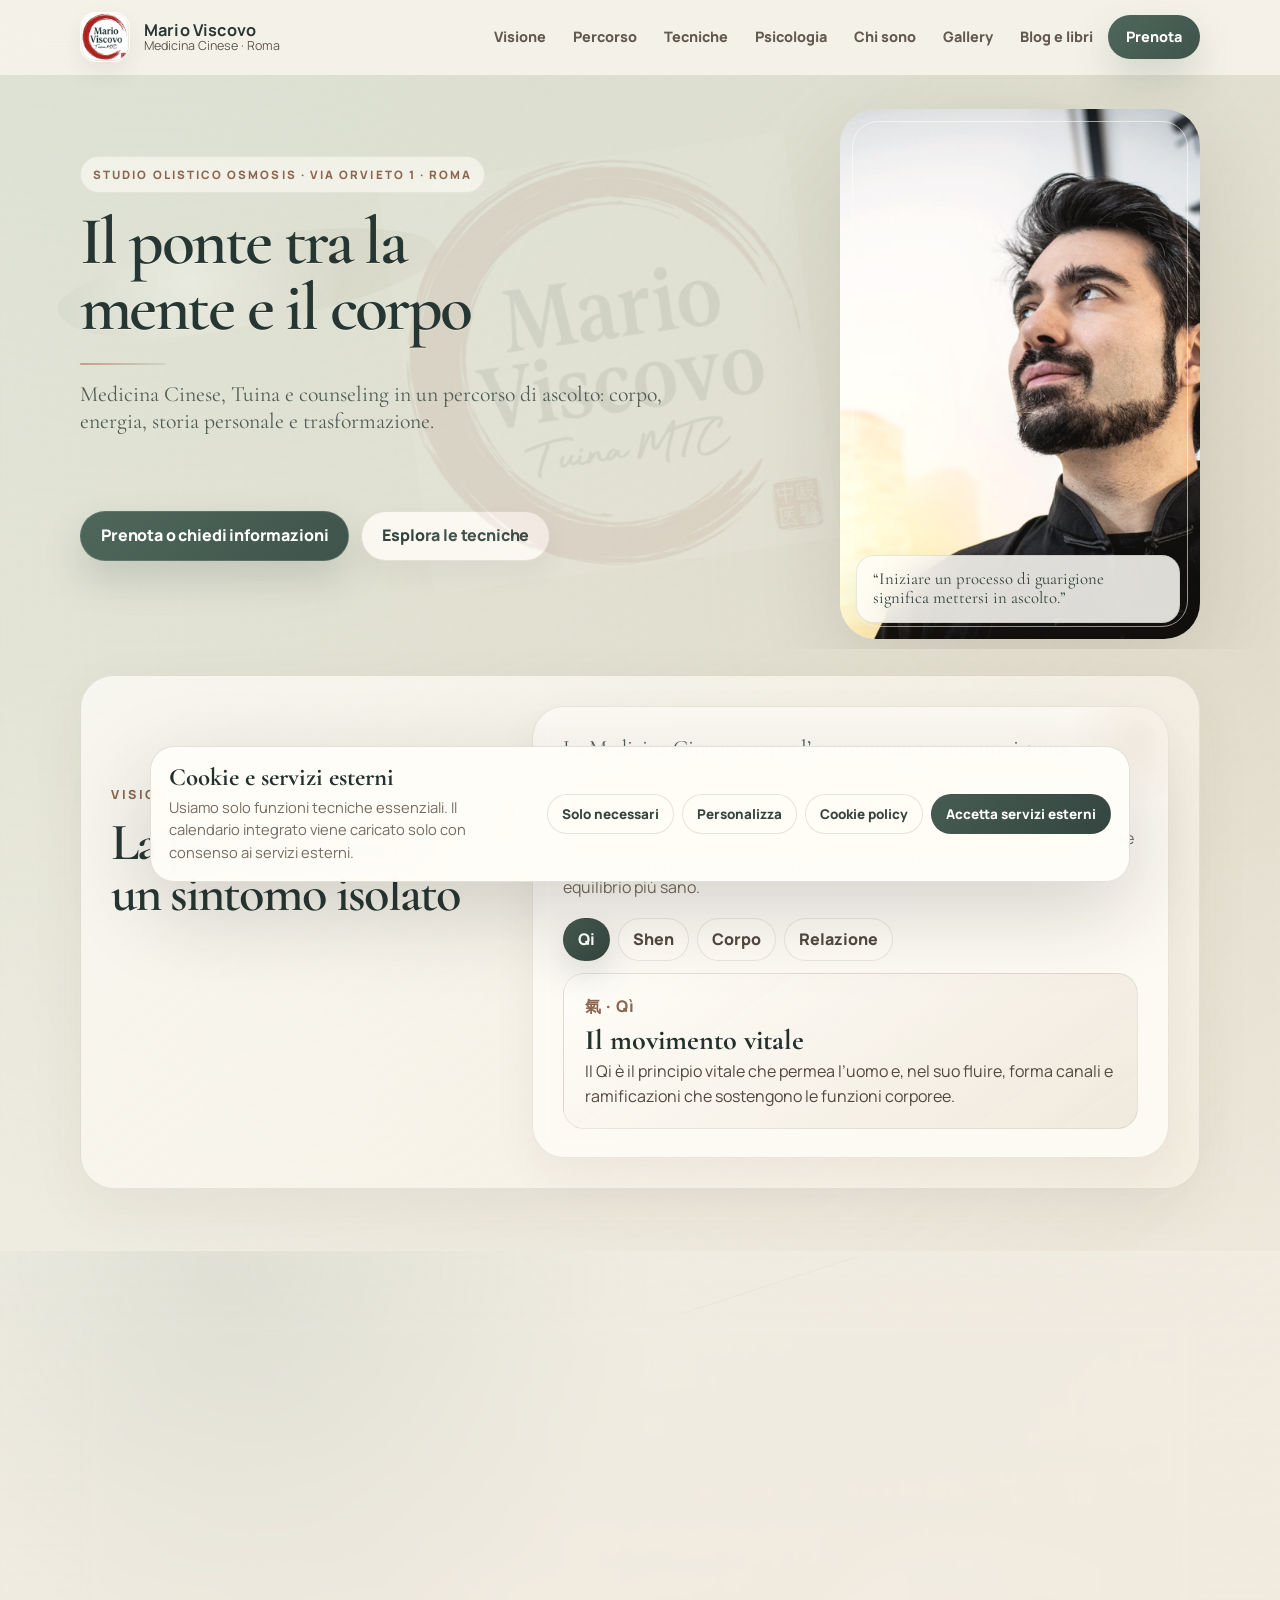
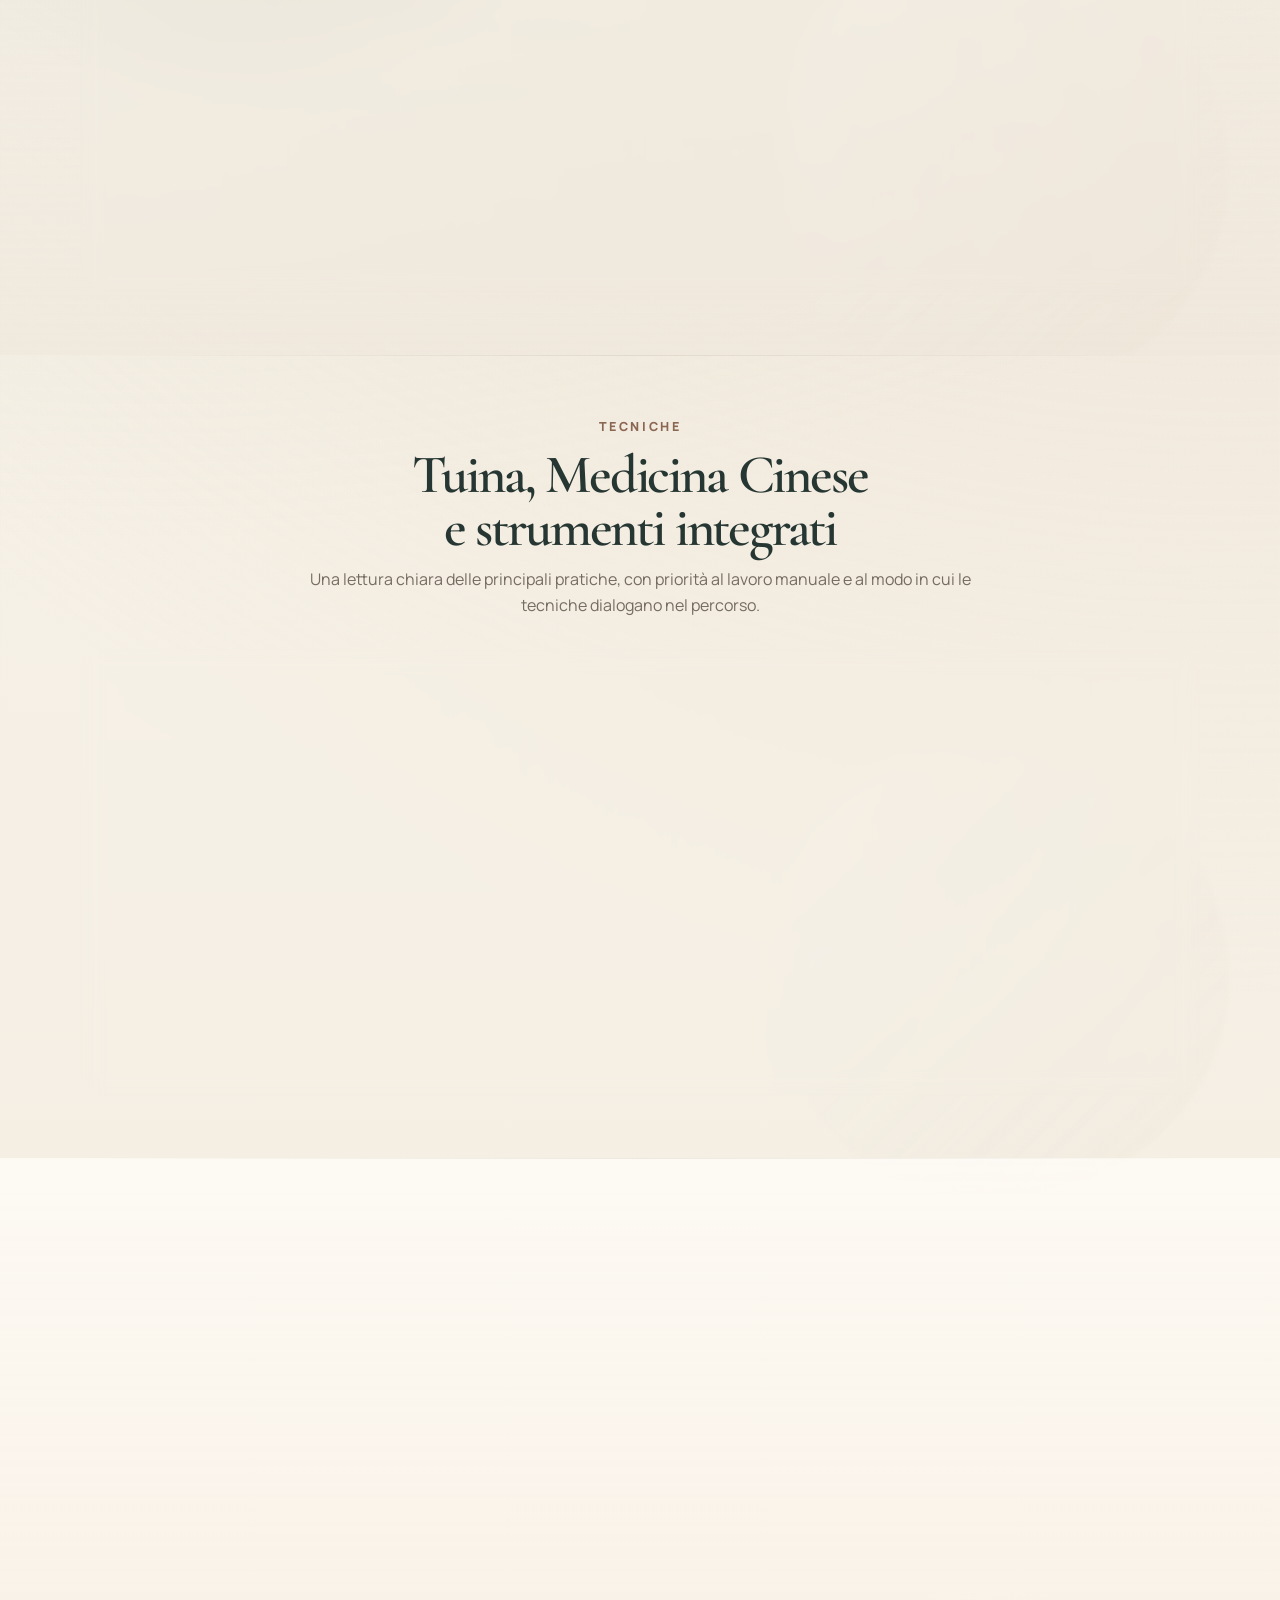
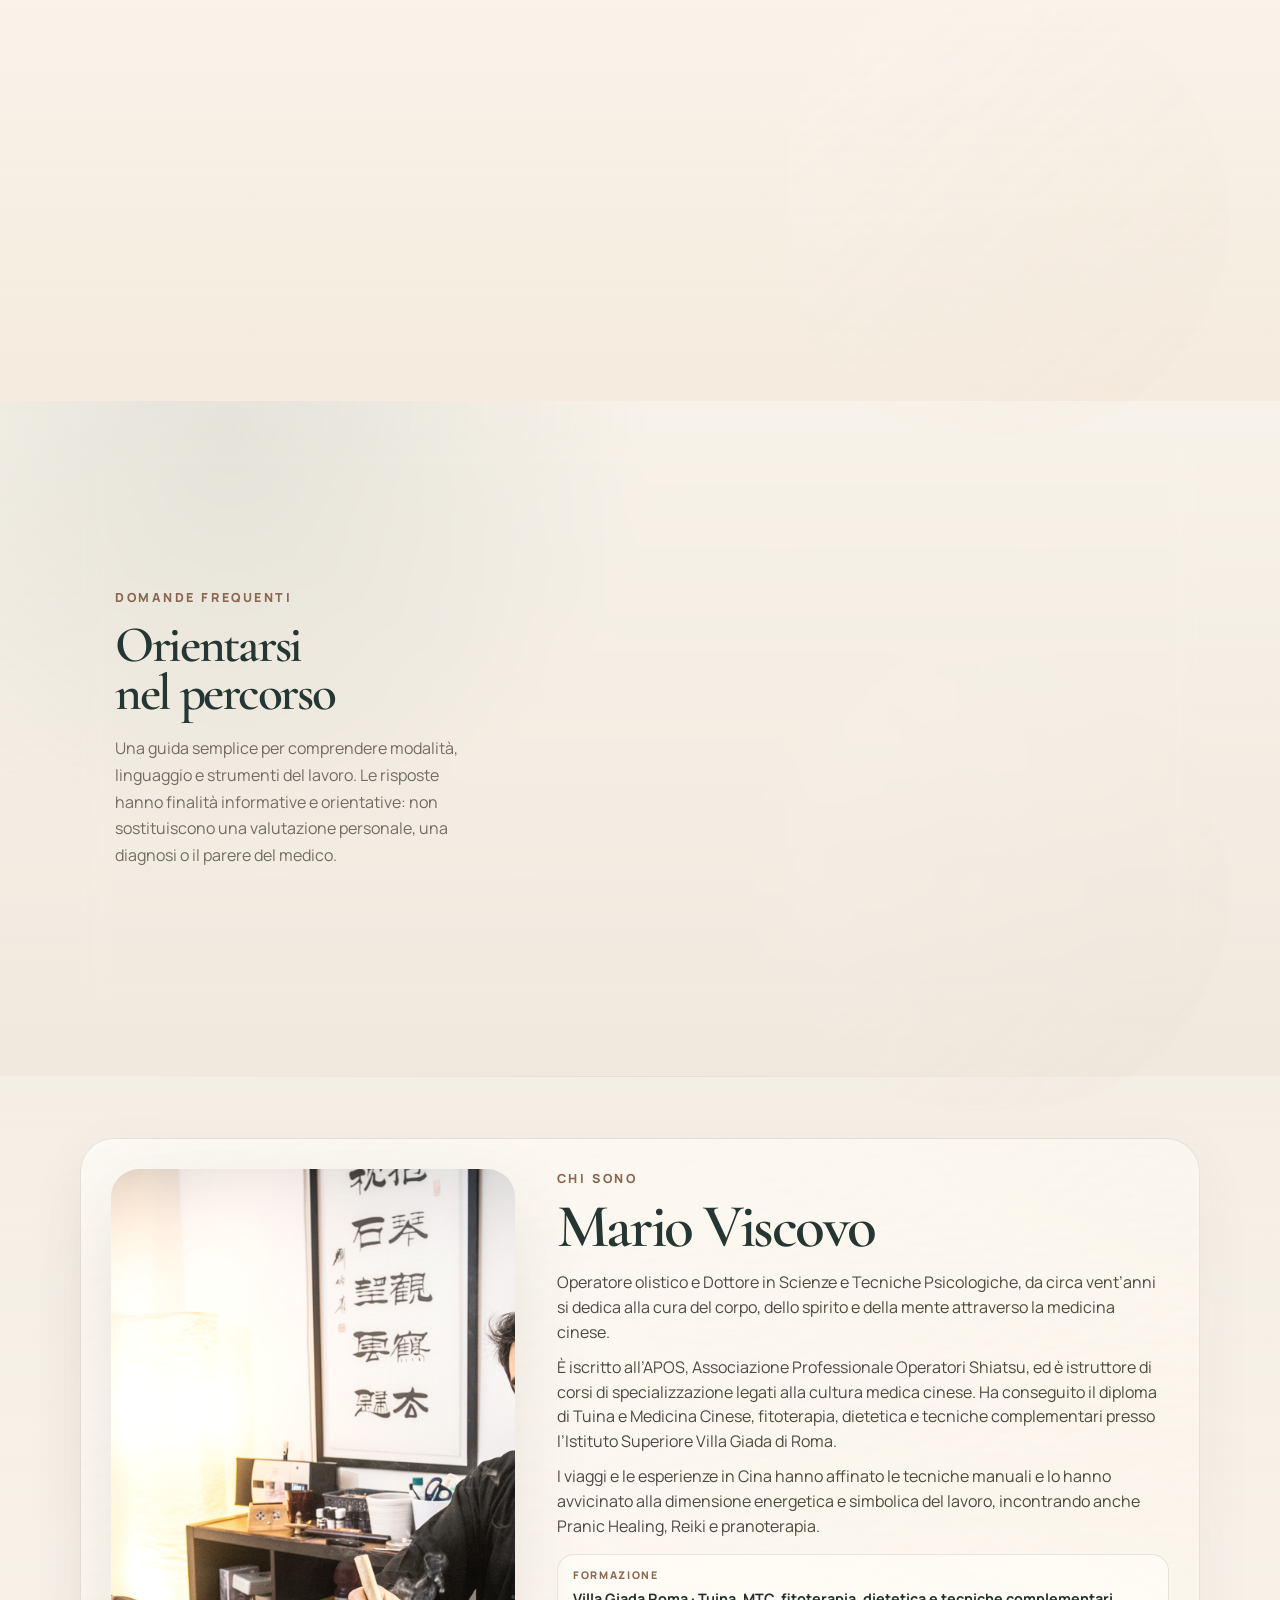
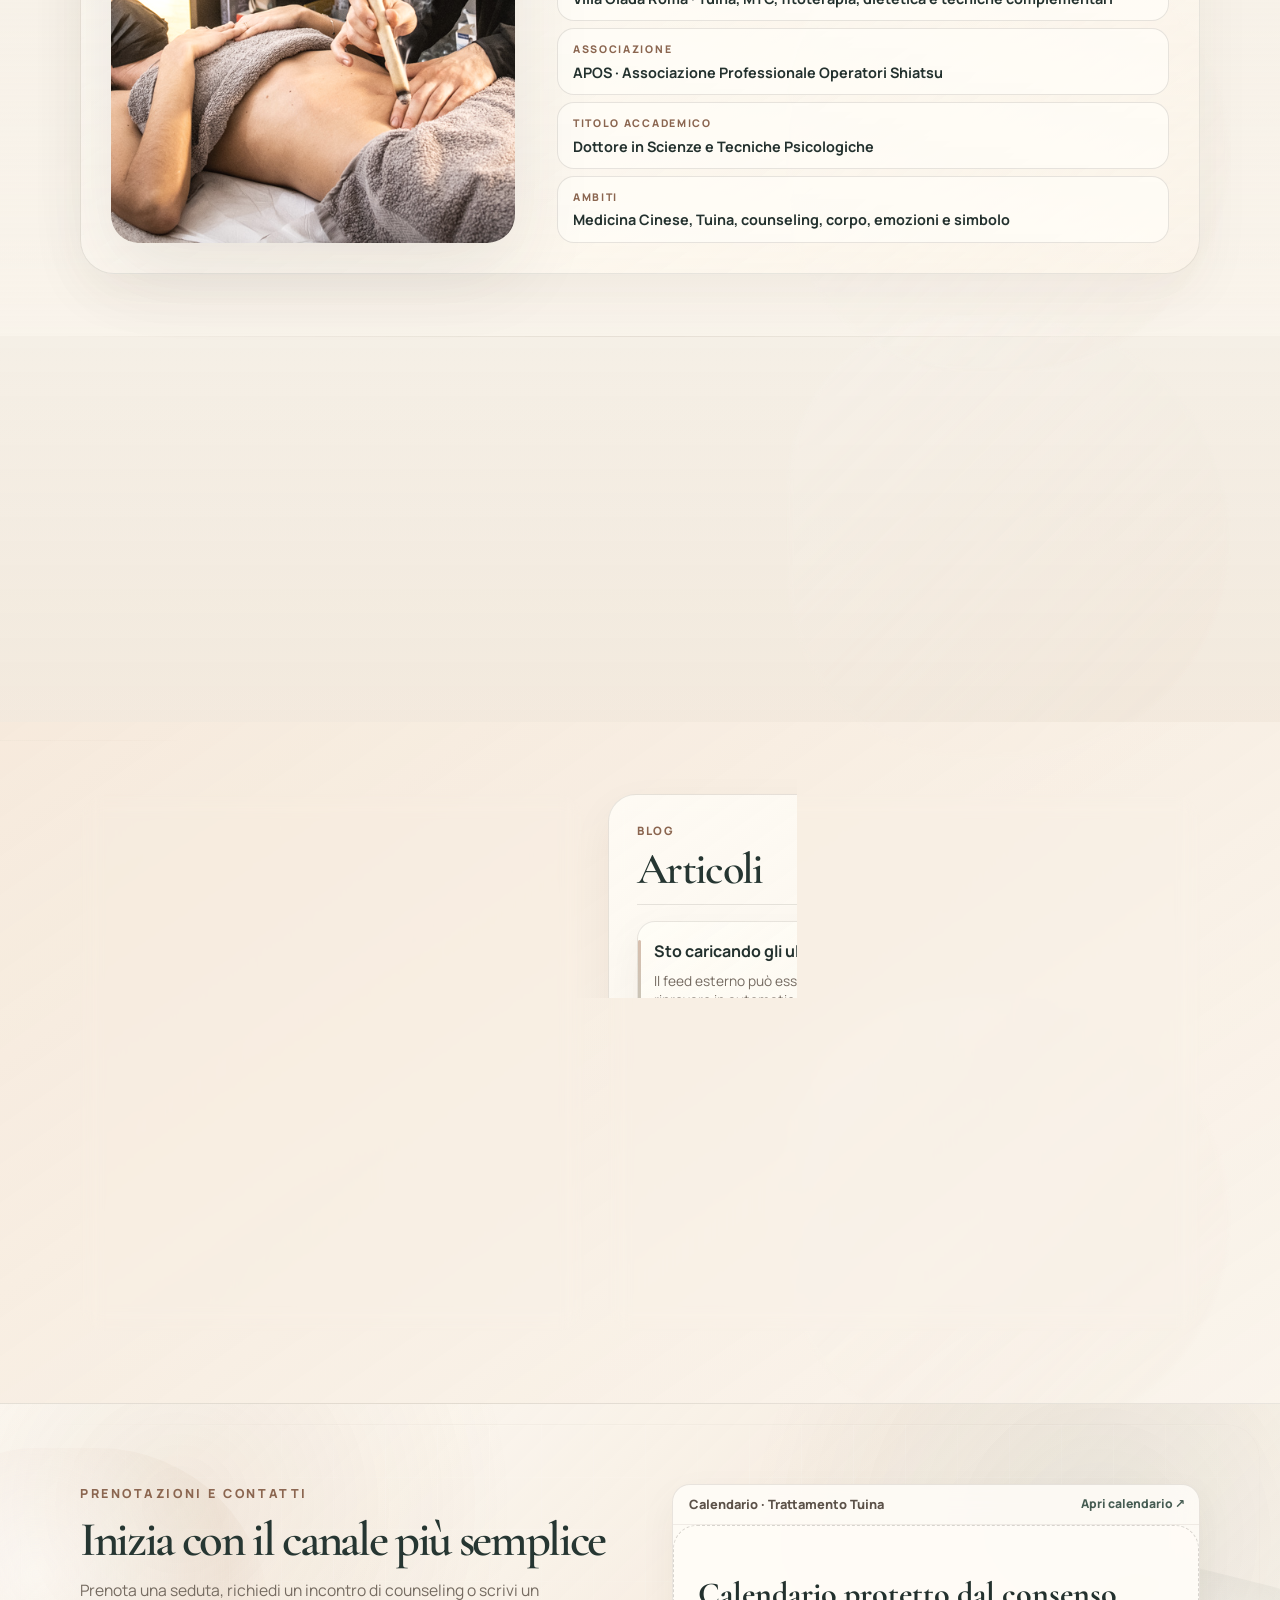
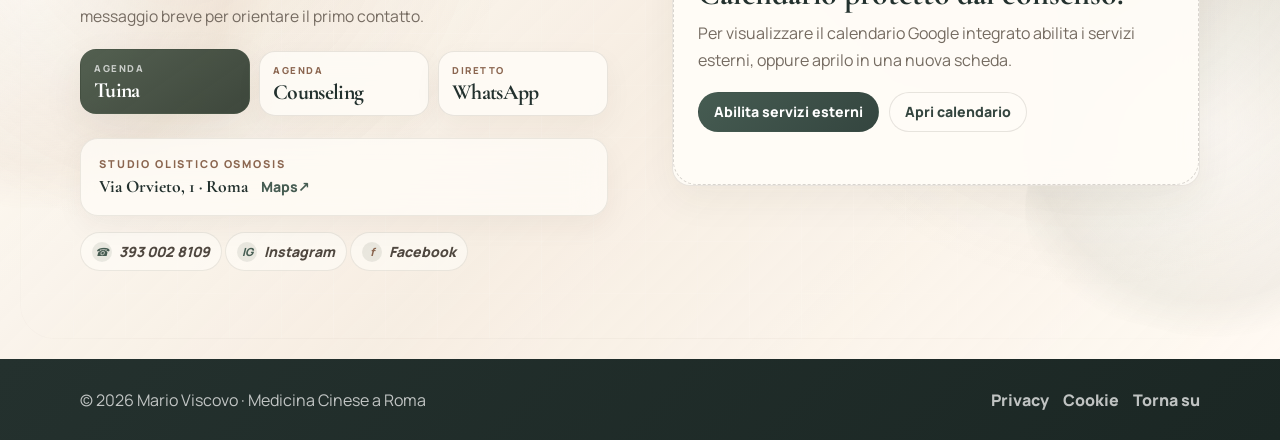
==== commit eb053254: "fix grafiche sezioni" ====
--- a/index.html
+++ b/index.html
@@ -88,7 +88,7 @@
       <div class="container hero-grid">
         <div class="hero-copy hero-intro reveal">
           <p class="eyebrow">Studio Olistico Osmosis · Via Orvieto 1 · Roma</p>
-          <h1>Il ponte tra la mente e il corpo.</h1>
+          <h1>Il ponte tra la mente e il corpo</h1>
           <p class="hero-lead">Medicina Cinese, Tuina e counseling in un percorso di ascolto: corpo, energia, storia personale e trasformazione.</p>
         </div>
         <figure class="hero-portrait reveal delay">
@@ -111,7 +111,7 @@
       <div class="container vision-grid">
         <div class="vision-title reveal">
           <p class="eyebrow">Visione</p>
-          <h2>La persona non è un sintomo isolato.</h2>
+          <h2>La persona non è un sintomo isolato</h2>
         </div>
         <div class="vision-copy reveal delay">
           <p class="opening">La Medicina Cinese osserva l’essere umano come un sistema complesso: corpo, emozioni, energia, ambiente, storia personale e qualità della presenza dialogano continuamente.</p>
@@ -135,7 +135,7 @@
       <div class="container process-flow reveal">
         <div class="process-intro">
           <p class="eyebrow">Percorso</p>
-          <h2>Un percorso leggibile, dall’ascolto alla scelta.</h2>
+          <h2>Un percorso leggibile, dall’ascolto alla scelta</h2>
           <p>Ogni incontro parte dalla domanda della persona: ascolto, lettura del corpo secondo la Medicina Cinese, scelta dello strumento e indicazioni pratiche per integrare il lavoro.</p>
           <a class="text-link" href="#contatti">Chiedi quale percorso è più adatto</a>
         </div>
@@ -164,7 +164,7 @@
     <section class="section" id="tecniche">
       <div class="container section-head reveal">
         <p class="eyebrow">Tecniche</p>
-        <h2>Tuina, Medicina Cinese e strumenti integrati.</h2>
+        <h2>Tuina, Medicina Cinese e strumenti integrati</h2>
         <p>Una lettura chiara delle principali pratiche, con priorità al lavoro manuale e al modo in cui le tecniche dialogano nel percorso.</p>
       </div>
       <div class="container technique-shell reveal delay" data-tech-shell>
@@ -228,7 +228,7 @@
     <section class="section section-psyche" id="psicologia">
       <div class="container section-head psyche-head reveal">
         <p class="eyebrow">Mente, relazione e parola</p>
-        <h2>Psicologia, counseling e incontri di gruppo.</h2>
+        <h2>Psicologia, counseling e incontri di gruppo</h2>
         <p>Il lavoro sul corpo si intreccia con quello sulla psiche e sulla relazione. Uno spazio di ascolto e parola — individuale e di gruppo — che accompagna la persona nei passaggi di cambiamento, senza sostituire la psicoterapia o un percorso clinico.</p>
       </div>
 
@@ -302,7 +302,7 @@
       <div class="container faq-shell reveal">
         <div class="faq-intro">
           <p class="eyebrow">Domande frequenti</p>
-          <h2>Orientarsi nel percorso.</h2>
+          <h2>Orientarsi nel percorso</h2>
           <p>Una guida semplice per comprendere modalità, linguaggio e strumenti del lavoro. Le risposte hanno finalità informative e orientative: non sostituiscono una valutazione personale, una diagnosi o il parere del medico.</p>
         </div>
 
@@ -534,7 +534,7 @@
       <div class="container gallery-teaser-card reveal">
         <div class="gallery-teaser-copy">
           <p class="eyebrow">Gallery</p>
-          <h2>La pratica, da vicino.</h2>
+          <h2>La pratica, da vicino</h2>
           <p>Un passaggio rapido tra spazio, gesti e dettagli del lavoro.</p>
         </div>
         <div class="gallery-preview-rail" data-gallery-preview aria-label="Anteprima gallery"></div>
@@ -628,7 +628,7 @@
         <div class="contact-slim-grid">
           <div class="contact-copy contact-slim-copy reveal">
             <p class="eyebrow">Prenotazioni e contatti</p>
-            <h2>Inizia con il canale più semplice.</h2>
+            <h2>Inizia con il canale più semplice</h2>
             <p>Prenota una seduta, richiedi un incontro di counseling o scrivi un messaggio breve per orientare il primo contatto.</p>
 
             <div class="booking-strip" aria-label="Canali rapidi">
--- a/styles.css
+++ b/styles.css
@@ -7245,3 +7245,221 @@
     justify-self: start;
   }
 }
+
+/* Delta v7 - micro armonizzazione macro sezioni, titoli e mobile tabs */
+.hero h1,
+.section h2,
+.contact h2 {
+  text-wrap: balance;
+}
+
+/* Macro riquadri aggiunti solo dove mancava un contenitore unitario */
+.section-vision .vision-grid,
+.section-about .about-grid {
+  border: 1px solid rgba(44,38,32,.10);
+  background: linear-gradient(145deg, rgba(255,253,248,.72), rgba(255,247,235,.48));
+  border-radius: 34px;
+  padding: 30px;
+  box-shadow: 0 18px 58px rgba(69,52,35,.055);
+}
+
+.section-vision .vision-title {
+  padding-top: 0;
+}
+
+.section-vision .vision-copy {
+  background: rgba(255,253,248,.78);
+}
+
+.section-about .about-grid {
+  align-items: stretch;
+}
+
+.section-about .about-copy {
+  align-self: center;
+}
+
+.section-about .about-photo {
+  border-radius: 28px;
+}
+
+/* Psicologia: tab più vicine a Tecniche, senza numerazioni e senza font sbilanciato su Counseling */
+#psicologia .psyche-tabs {
+  background: rgba(246,236,223,.5);
+}
+
+#psicologia .psyche-tab {
+  display: block;
+  font-family: var(--sans);
+  min-height: 0;
+}
+
+#psicologia .psyche-tab strong {
+  font-family: var(--sans) !important;
+  font-size: .98rem !important;
+  line-height: 1.18 !important;
+  letter-spacing: 0 !important;
+  font-weight: 900 !important;
+}
+
+#psicologia .psyche-tab em {
+  font-size: .72rem !important;
+  line-height: 1.2 !important;
+  font-weight: 800 !important;
+}
+
+#psyche-tab-psicologia:checked ~ .psyche-tabs .psyche-tab-psicologia,
+#psyche-tab-counseling:checked ~ .psyche-tabs .psyche-tab-counseling,
+#psyche-tab-gruppi:checked ~ .psyche-tabs .psyche-tab-gruppi {
+  background: #34433f !important;
+  border-color: #34433f !important;
+  color: #fff !important;
+  box-shadow: 0 12px 32px rgba(52,67,63,.14) !important;
+}
+
+/* Leggera compattezza generale senza cambiare struttura */
+#psicologia .psyche-stage-copy p:not(.tag),
+#tecniche .tech-panel p {
+  line-height: 1.52;
+}
+
+@media (max-width: 1040px) {
+  .section-vision .vision-grid,
+  .section-about .about-grid {
+    padding: 26px;
+    border-radius: 30px;
+    gap: 26px;
+  }
+
+  #psicologia .psyche-tabs {
+    display: flex !important;
+    flex-wrap: nowrap !important;
+    overflow-x: auto !important;
+    overflow-y: hidden !important;
+    gap: 8px !important;
+    border-left: 0 !important;
+    border-bottom: 1px solid var(--line) !important;
+    border-right: 0 !important;
+    scroll-snap-type: x proximity;
+    -webkit-overflow-scrolling: touch;
+    scrollbar-width: none;
+  }
+
+  #psicologia .psyche-tabs::-webkit-scrollbar {
+    display: none;
+  }
+
+  #psicologia .psyche-tab {
+    flex: 0 0 168px !important;
+    min-width: 168px !important;
+    scroll-snap-align: start;
+    padding: 12px 13px !important;
+    border-radius: 16px !important;
+  }
+}
+
+@media (max-width: 660px) {
+  .section-vision .vision-grid,
+  .section-about .about-grid {
+    width: min(calc(100% - 24px), var(--container));
+    padding: 20px;
+    border-radius: 26px;
+    gap: 18px;
+  }
+
+  .section-vision .vision-copy {
+    padding: 0;
+    border: 0;
+    border-radius: 0;
+    background: transparent;
+    box-shadow: none;
+  }
+
+  .section-vision .concept-panel {
+    background: linear-gradient(145deg, #fffdf8, #f8ecdc);
+  }
+
+  .section-about .about-photo img {
+    height: 330px;
+    min-height: 0;
+  }
+
+  .section-about .about-copy p {
+    margin-bottom: 9px;
+  }
+
+  .section-about .credentials-list {
+    margin-top: 13px;
+  }
+
+  #psicologia .psyche-tabs {
+    display: flex !important;
+    grid-template-columns: none !important;
+    padding: 9px !important;
+    overflow-x: auto !important;
+    overflow-y: hidden !important;
+  }
+
+  #psicologia .psyche-tab {
+    width: auto !important;
+    flex: 0 0 148px !important;
+    min-width: 148px !important;
+    padding: 11px 12px !important;
+  }
+
+  #psicologia .psyche-tab strong {
+    font-size: .9rem !important;
+  }
+
+  #psicologia .psyche-tab em {
+    font-size: .66rem !important;
+    display: -webkit-box;
+    -webkit-line-clamp: 2;
+    -webkit-box-orient: vertical;
+    overflow: hidden;
+  }
+
+  #psicologia .psyche-stage-copy {
+    padding: 20px 20px 18px !important;
+  }
+
+  #psicologia .psyche-stage-copy h3 {
+    font-size: 2.08rem !important;
+    margin-bottom: 10px !important;
+  }
+
+  #psicologia .psyche-stage-copy > p:not(.tag):nth-of-type(3) {
+    display: none;
+  }
+
+  #psicologia .psyche-stage-copy .inline-detail p {
+    display: block;
+  }
+
+  #psicologia .inline-toggle,
+  #tecniche .inline-toggle {
+    margin-top: 8px;
+    padding: 9px 14px;
+    font-size: .9rem;
+  }
+
+  #psicologia .psyche-photo,
+  #psicologia .psyche-photo img {
+    height: 220px !important;
+    min-height: 220px !important;
+  }
+
+  #tecniche .tech-panel img {
+    height: 220px !important;
+    min-height: 220px !important;
+  }
+
+  #tecniche .tech-panel h3 {
+    font-size: 2.08rem !important;
+    margin-bottom: 10px;
+  }
+
+  #tecniche .tech-panel>div {
+    padding: 20px !important;
+  }
+}
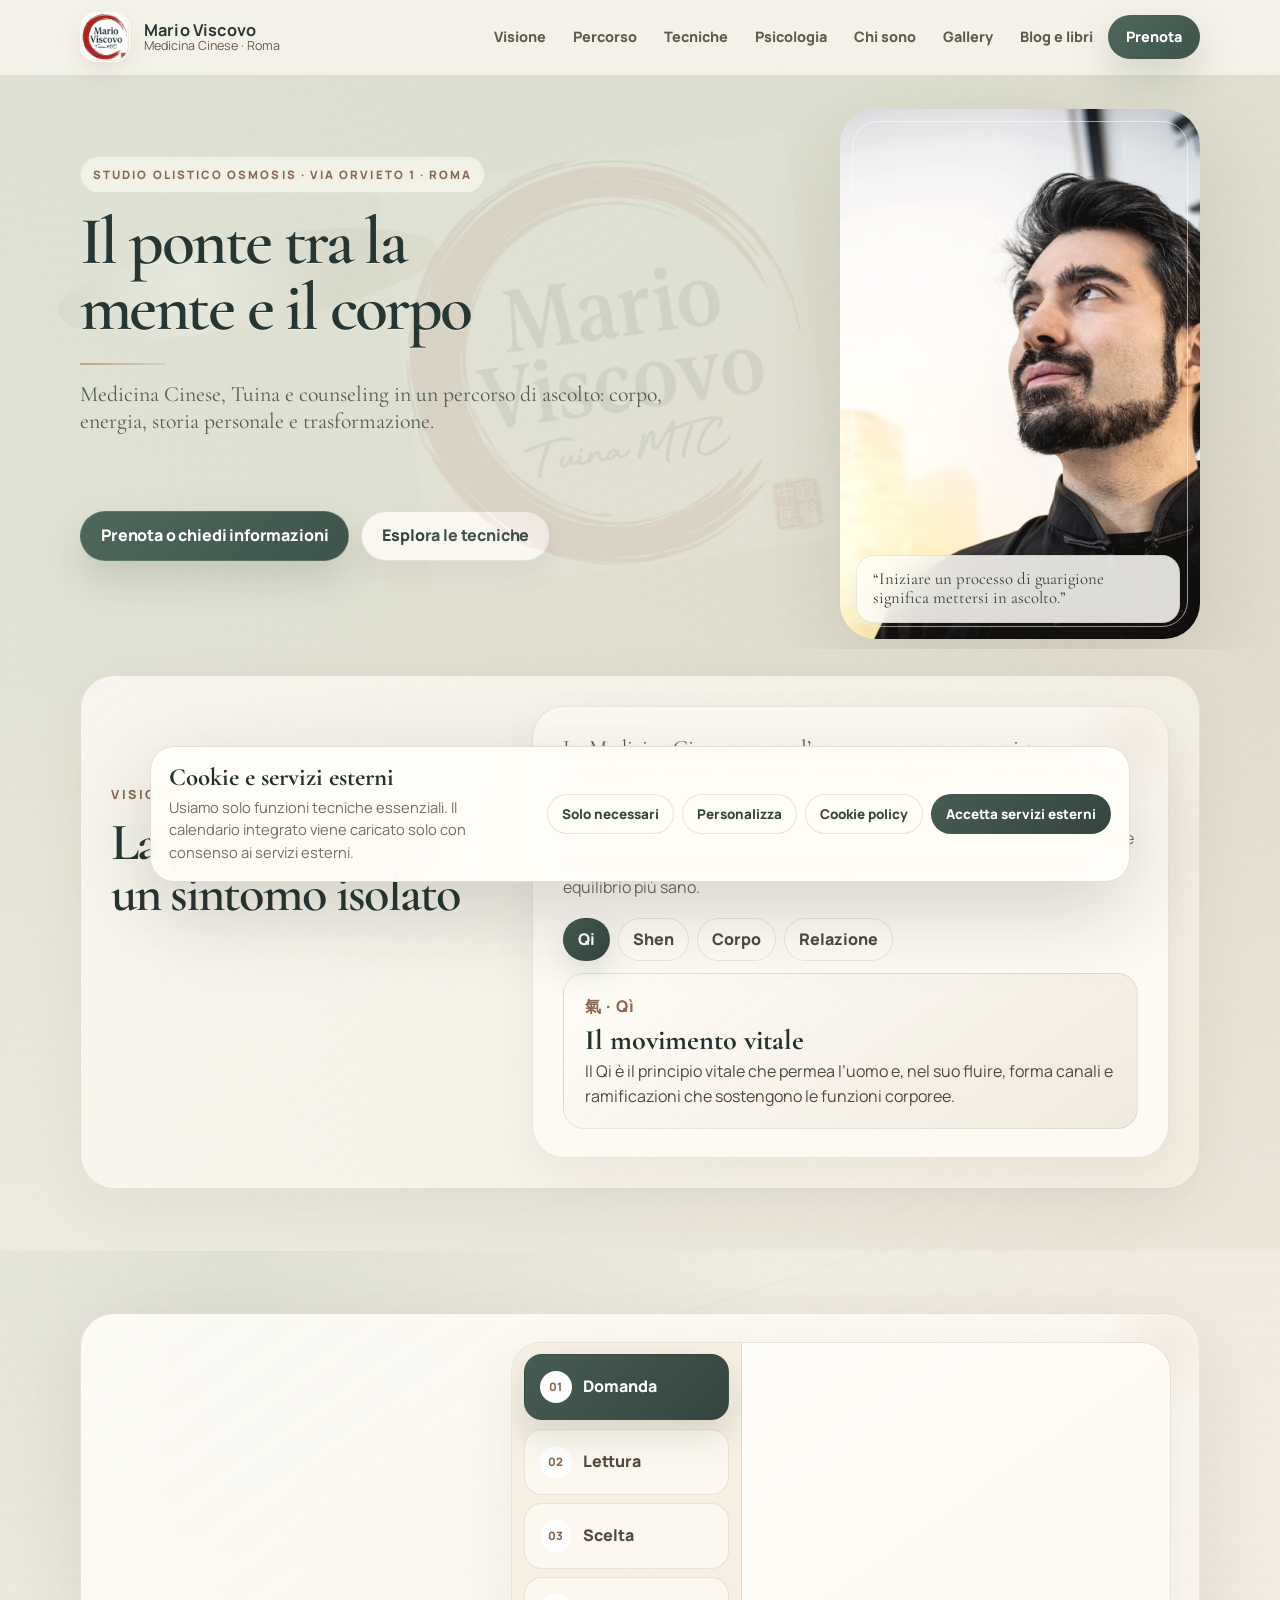
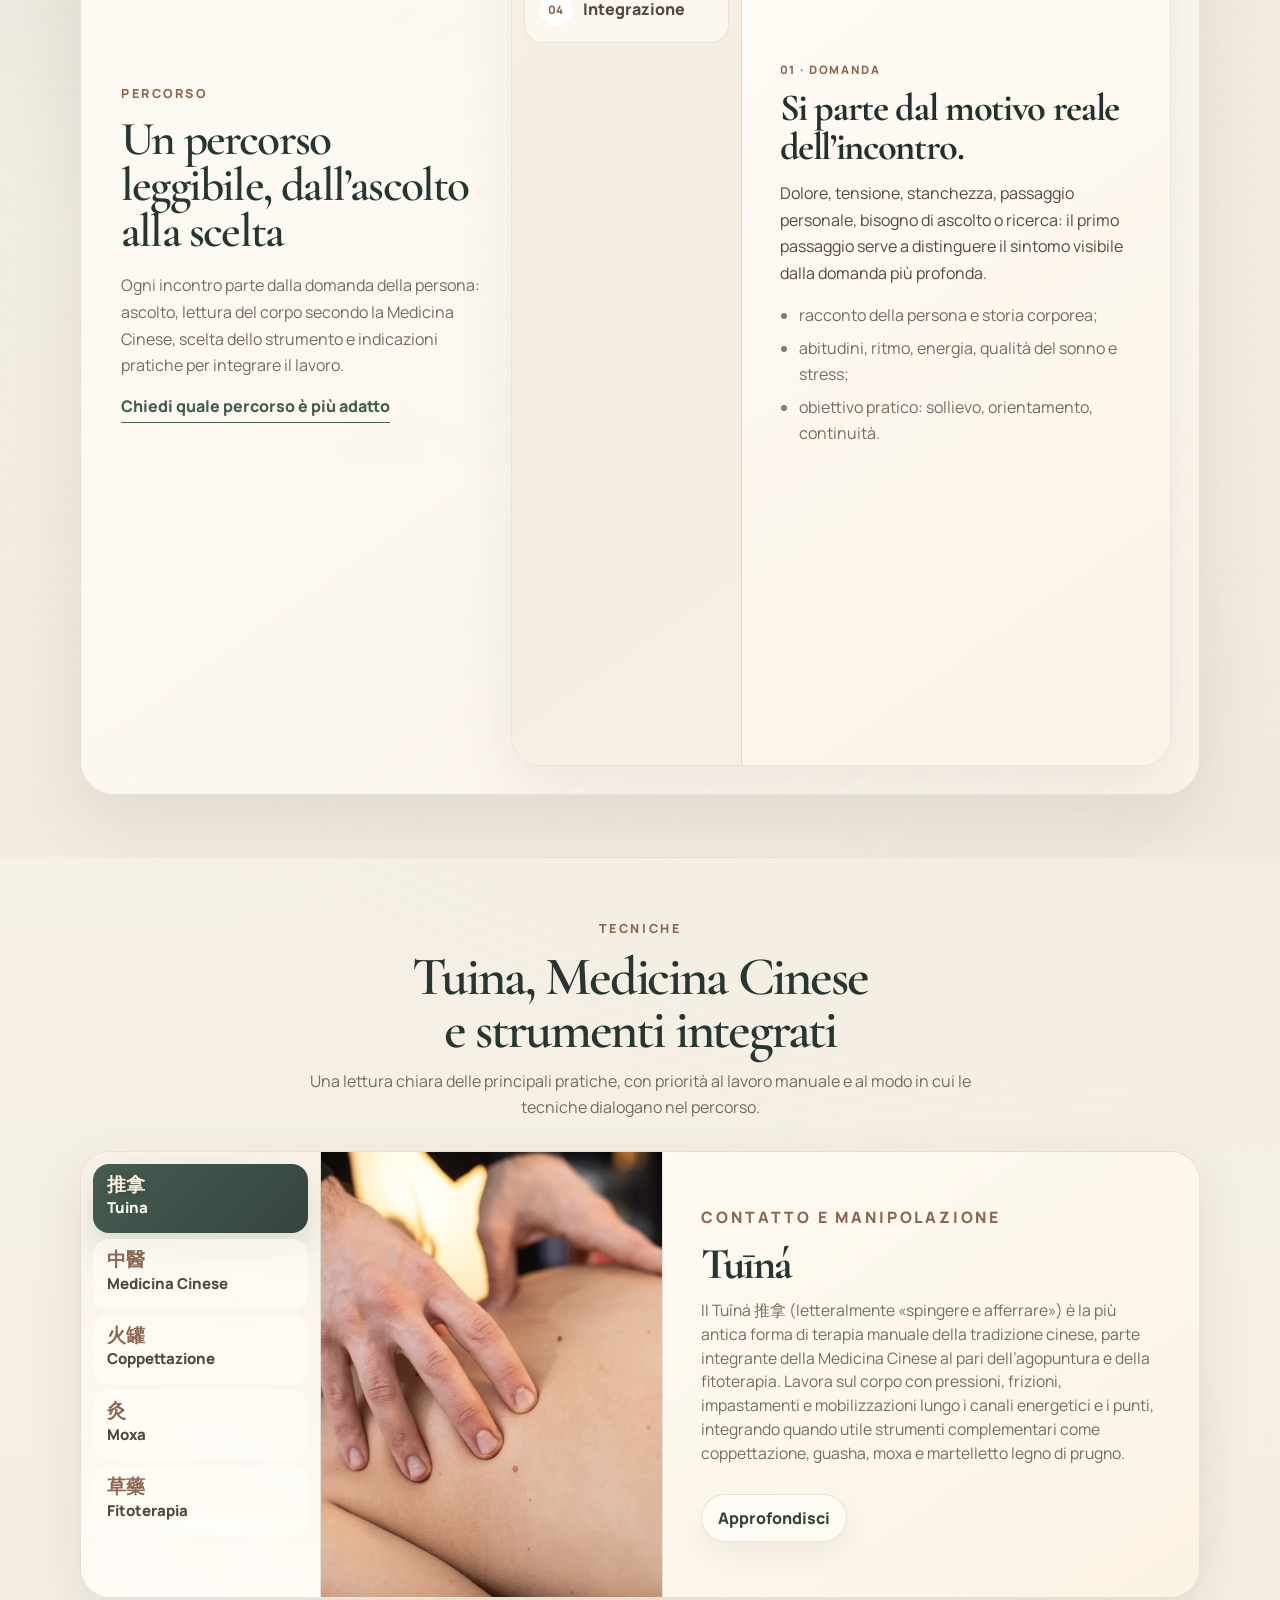
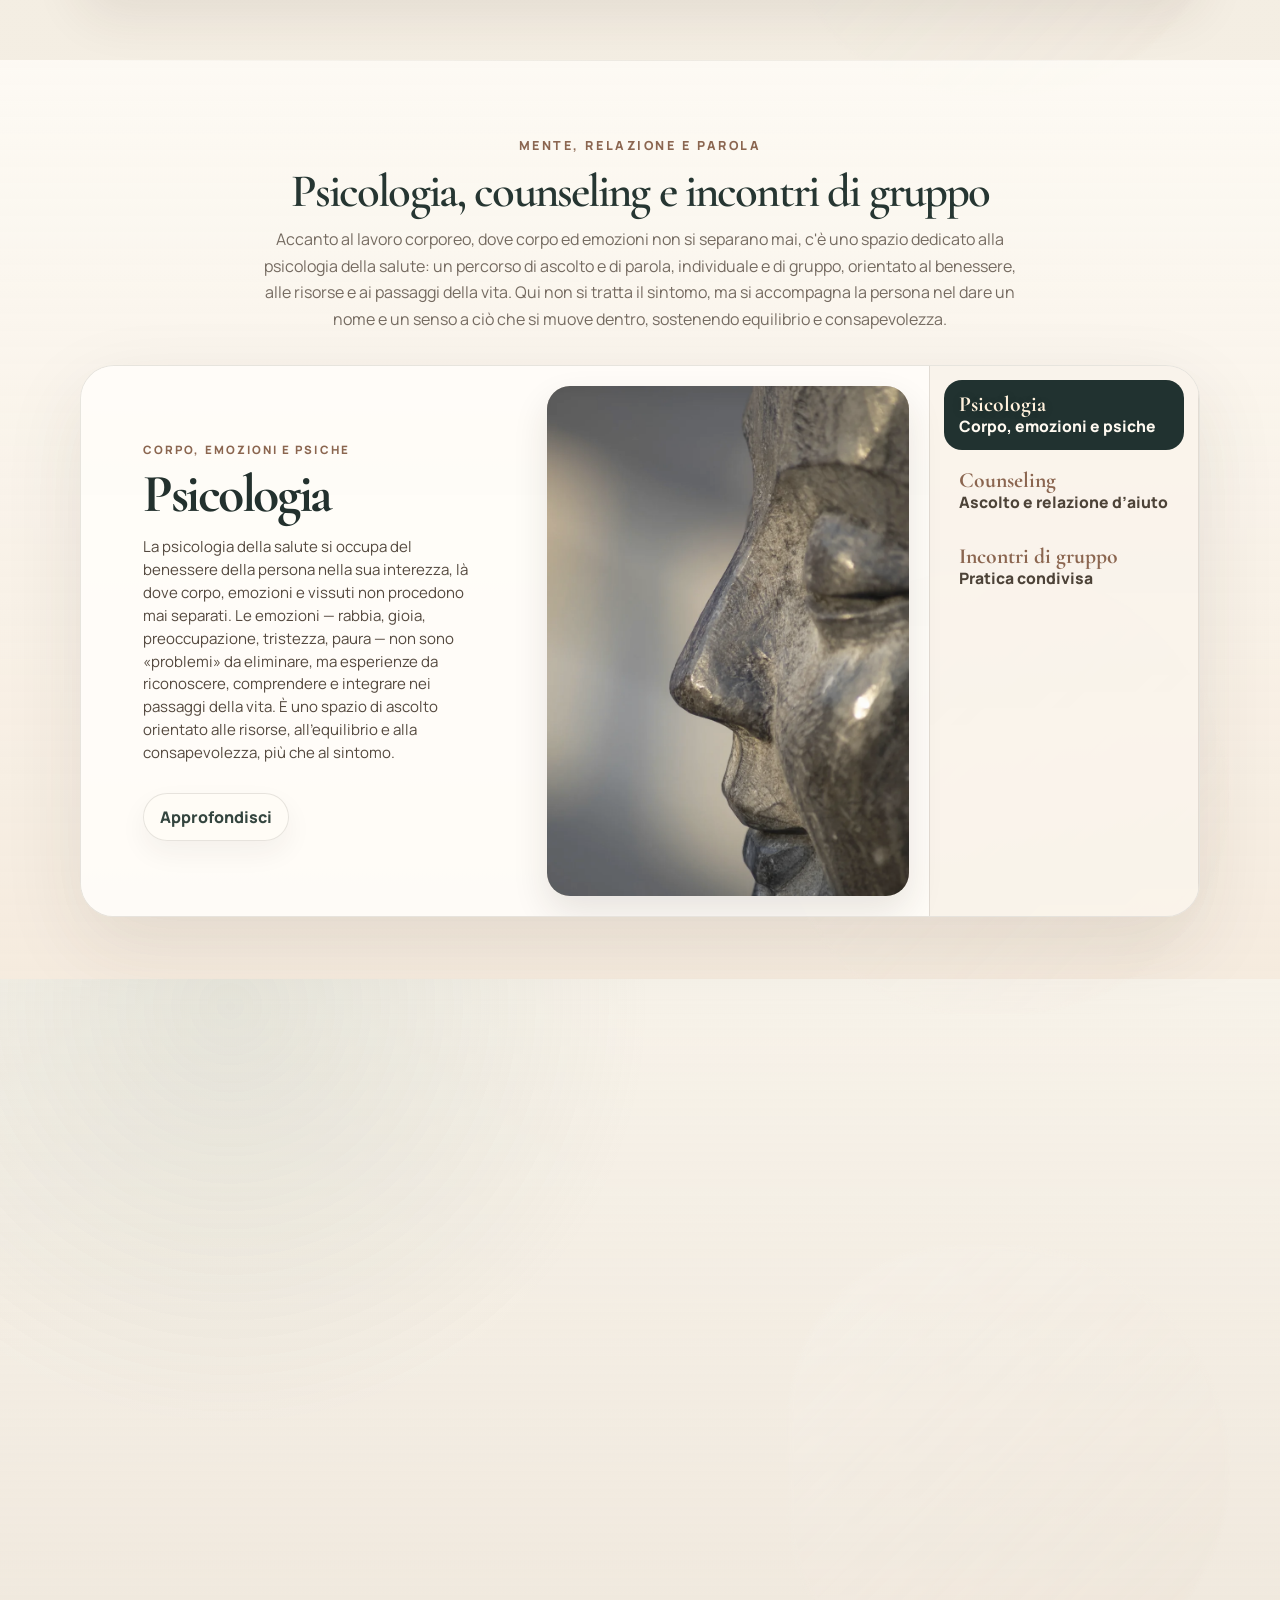
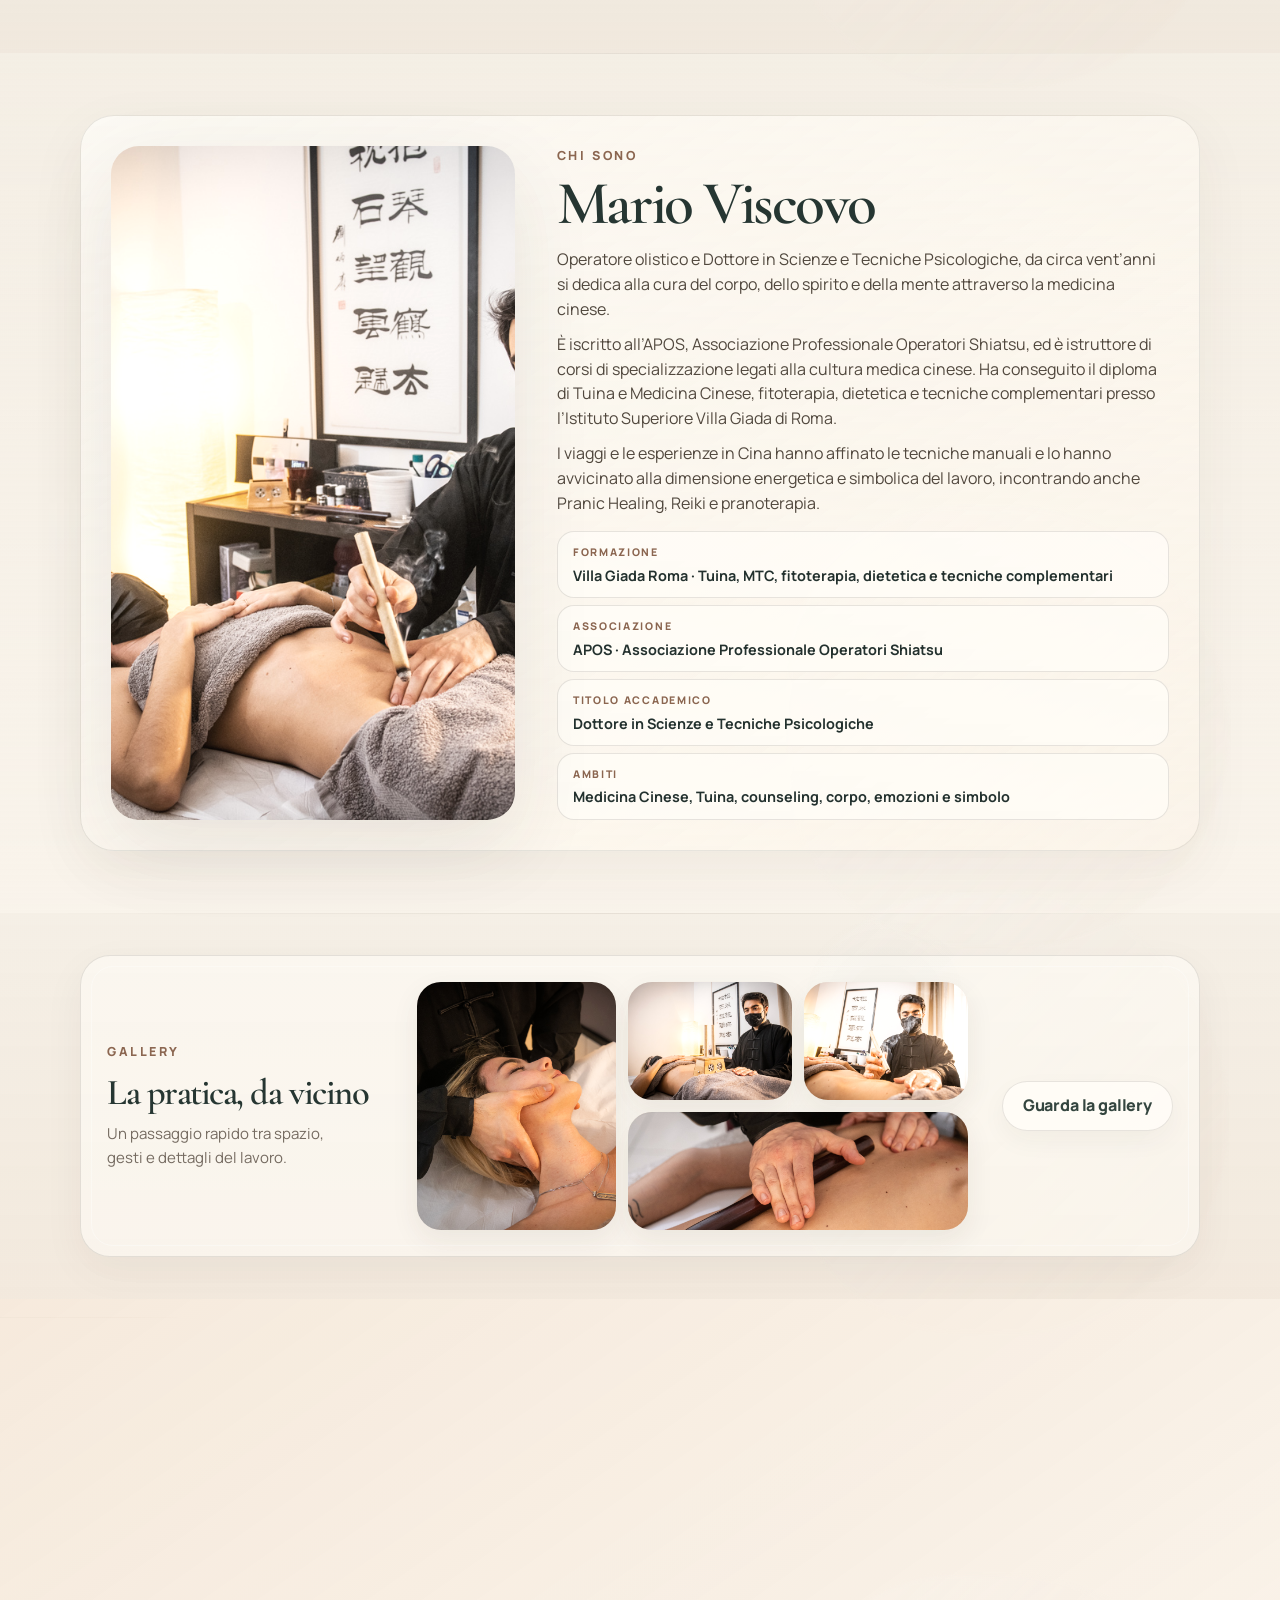
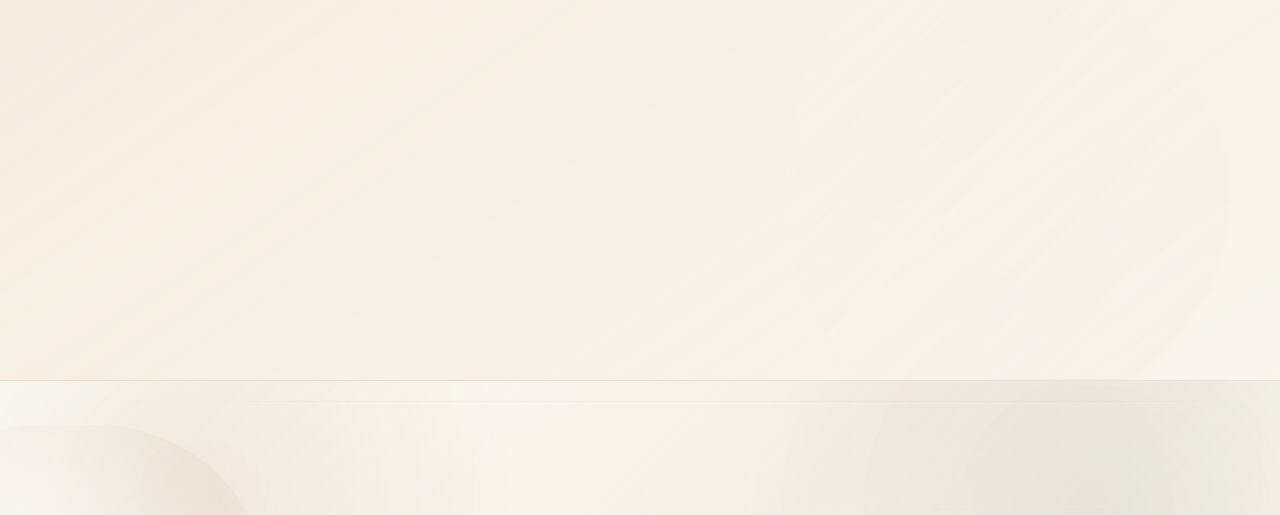
==== commit 1c49d0de: "fix testi e stile psicologia" ====
--- a/index.html
+++ b/index.html
@@ -177,48 +177,65 @@
         </div>
         <div class="tech-panels">
           <article class="tech-panel is-active" data-panel="tuina">
-            <img src="assets/photos/trattamento-tuina.webp" alt="Trattamento Tuina e lavoro manuale">
+            <img src="assets/photos/trattamento-tuina.webp" alt="Trattamento Tuīná e lavoro manuale">
             <div>
-              <p class="tag">Contatto e manipolazione</p><h3>Tuina</h3>
-              <p>Il Tuina, “premere e afferrare”, è una tecnica tradizionale cinese che unisce approccio manuale e strumenti complementari come coppettazione, guasha, moxa e martelletto.</p>
+              <p class="tag">Contatto e manipolazione</p><h3>Tuīná</h3>
+              <p>Il Tuīná 推拿 (letteralmente «spingere e afferrare») è la più antica forma di terapia manuale della tradizione cinese, parte integrante della Medicina Cinese al pari dell’agopuntura e della fitoterapia. Lavora sul corpo con pressioni, frizioni, impastamenti e mobilizzazioni lungo i canali energetici e i punti, integrando quando utile strumenti complementari come coppettazione, guasha, moxa e martelletto legno di prugno.</p>
               <button class="inline-toggle" type="button" data-expand="tuina-detail">Approfondisci</button>
-              <div class="inline-detail" id="tuina-detail"><p>Ha come obiettivo conservare e preservare la salute attraverso il riequilibrio e l’armonizzazione dell’individuo. La mano è lo strumento della relazione: ascolta il corpo, comunica senza parole e lavora su tensioni, ritmo, mobilità e percezione corporea.</p></div>
+              <div class="inline-detail" id="tuina-detail">
+                <p>Il fine del Tuīná 推拿 non è soltanto sciogliere una tensione locale, ma riarmonizzare l’insieme: muovere il Qì 气 e il Sangue dove ristagnano, scaldare dove c’è freddo, liberare dove c’è blocco, sostenere dove c’è vuoto. Ogni manovra ha una direzione e un’intenzione precise, scelte a partire dalla lettura energetica della persona e non da un protocollo fisso.</p>
+                <p>La mano è lo strumento della relazione: ascolta prima di agire, riconosce la qualità dei tessuti, il ritmo del respiro, i punti che chiedono attenzione. Il lavoro può essere profondo e dinamico oppure lento e avvolgente, secondo la costituzione e il momento, agendo su mobilità articolare, tono muscolare, percezione corporea e qualità della presenza.</p>
+                <p>Nella tradizione il Tuīná 推拿 ha una funzione di mantenimento e prevenzione, oltre che di accompagnamento nelle tensioni muscolo-scheletriche e in quelle legate a stress e stile di vita. Non sostituisce diagnosi o cure mediche: si inserisce in un percorso di ascolto e consapevolezza del corpo.</p>
+              </div>
             </div>
           </article>
           <article class="tech-panel" data-panel="mtc">
             <img src="assets/photos/studio-wide.webp" alt="Studio e riferimenti alla Medicina Cinese">
             <div>
               <p class="tag">Tradizione e sistema</p><h3>Medicina Cinese</h3>
-              <p>La Medicina Cinese è una tradizione filosofica e pratica che affonda le radici nel Taoismo e nel Confucianesimo. Legge la persona come totalità, non come somma di disturbi.</p>
+              <p>La Medicina Cinese è un sistema di pensiero e di pratica con oltre due millenni di storia, che affonda le radici nel Taoismo, nel Confucianesimo e nell’osservazione della natura e dei suoi cicli. Legge la persona come totalità (corpo, mente, emozioni, ambiente e tempo) e non come somma di sintomi separati.</p>
               <button class="inline-toggle" type="button" data-expand="mtc-detail">Approfondisci</button>
-              <div class="inline-detail" id="mtc-detail"><p>Secondo questa prospettiva ogni condizione nasce dall’interazione di elementi diversi: corpo, emozioni, ambiente, abitudini, qualità energetica. Il Qi, principio vitale, scorre attraverso canali e ramificazioni; quando il movimento si altera, il corpo può manifestare tensioni, stasi o segnali di disequilibrio. La pratica non sostituisce la cura medica: accompagna la persona in una lettura più ampia del proprio stato.</p></div>
+              <div class="inline-detail" id="mtc-detail">
+                <p>Al centro c’è l’idea di equilibrio dinamico: Yīn 阴 e Yáng 阳, i Cinque Movimenti (Legno, Fuoco, Terra, Metallo, Acqua) e il flusso del Qì 气 descrivono come le funzioni dell’organismo si sostengono e si trasformano a vicenda. La salute è libera circolazione e reciproca regolazione; il disagio nasce quando questo movimento si altera, generando stasi, pieni, vuoti, freddo o calore.</p>
+                <p>Lo sguardo del praticante parte sempre dalla persona concreta: la sua costituzione, la sua storia, il suo modo di stare al mondo. Gli strumenti (Tuīná 推拿, moxa, coppettazione, dietetica, fitoterapia, pratiche del respiro e del movimento) non curano una malattia in astratto, ma accompagnano un terreno a ritrovare ordine e risorse.</p>
+                <p>La Medicina Cinese è presentata come approccio culturale, energetico e di accompagnamento al benessere: non sostituisce la diagnosi, la visita o le terapie del medico, ma può affiancarle offrendo una lettura più ampia del proprio stato.</p>
+              </div>
             </div>
           </article>
           <article class="tech-panel" data-panel="coppettazione">
             <img src="assets/photos/cupping-wide.webp" alt="Coppettazione con coppe di vetro">
             <div>
               <p class="tag">Mobilizzazione dei tessuti</p><h3>Coppettazione</h3>
-              <p>Tecnica complementare non invasiva che consiste nell’applicazione di coppe di vetro sulla pelle, con una piccola suzione generata attraverso il calore.</p>
+              <p>La coppettazione (拔罐 báguàn) è una tecnica complementare non invasiva che applica coppe di vetro, bambù o silicone sulla pelle, creando una leggera suzione. Il vuoto può essere generato con il calore o con una pompa, e le coppe possono restare ferme su un punto o scorrere sulla pelle lubrificata (coppettazione scorrevole).</p>
               <button class="inline-toggle" type="button" data-expand="cup-detail">Approfondisci</button>
-              <div class="inline-detail" id="cup-detail"><p>Nella lettura cinese promuove circolazione energetica, mobilità dei liquidi e del sangue, soprattutto quando emerge un quadro di umidità o ristagno. È sempre inserita in una valutazione più ampia e scelta solo quando coerente con la condizione della persona.</p></div>
+              <div class="inline-detail" id="cup-detail">
+                <p>Nella lettura cinese la suzione richiama in superficie il Qì 气 e il Sangue, favorendo la circolazione locale, il drenaggio dei liquidi e lo scioglimento dei ristagni, soprattutto nei quadri di umidità, freddo o stasi. A livello dei tessuti aiuta a rilassare la muscolatura contratta, ad ammorbidire le fasce e ad alleggerire la sensazione di pesantezza e rigidità.</p>
+                <p>Sulla pelle può lasciare aloni temporanei, dal rosa al violaceo, che la tradizione interpreta come segno del tipo e dell’intensità del ristagno: non sono lividi da trauma e si riassorbono in pochi giorni. La tecnica è sempre inserita in una valutazione complessiva e scelta solo quando coerente con la condizione della persona, evitando aree e situazioni in cui non è indicata.</p>
+              </div>
             </div>
           </article>
           <article class="tech-panel" data-panel="moxa">
             <img src="assets/photos/moxa-wide.webp" alt="Moxa e strumenti di moxibustione">
             <div>
-              <p class="tag">Calore e Artemisia</p><h3>Moxa</h3>
-              <p>La moxibustione porta calore su zone specifiche del corpo attraverso lana di Artemisia essiccata, direzionando il calore verso aree o punti precisi.</p>
+              <p class="tag">Calore e artemisia</p><h3>Moxa</h3>
+              <p>La moxibustione (灸 jiǔ) porta calore su punti e zone del corpo bruciando l’Artemisia (moxa), un’erba essiccata e lavorata. Il calore può essere diretto verso un punto preciso o diffuso su un’area più ampia, sempre in modo dolce e controllato.</p>
               <button class="inline-toggle" type="button" data-expand="moxa-detail">Approfondisci</button>
-              <div class="inline-detail" id="moxa-detail"><p>La tradizione attribuisce all’Artemisia la capacità di sostenere la normale circolazione del Qi e rompere le stasi. Può essere usata in sigari, coni o strumenti che distribuiscono il calore, anche con supporti come aglio o zenzero secondo il caso. Nel percorso viene proposta come sostegno termico e simbolico, non come gesto automatico.</p></div>
+              <div class="inline-detail" id="moxa-detail">
+                <p>La tradizione attribuisce all’Artemisia la capacità di scaldare i canali, sostenere e far circolare il Qì 气, disperdere freddo e umidità e sciogliere le stasi. Per questo la moxa è particolarmente indicata nei quadri di freddo, vuoto e stanchezza, dove il corpo ha bisogno di essere nutrito e «riacceso» più che stimolato.</p>
+                <p>Può essere usata in forme diverse — sigari tenuti a distanza dalla pelle, coni, moxa su ago, oppure con l’interposizione di supporti come fettine di zenzero o aglio — scelte in base alla persona e all’obiettivo. È una tecnica di grande valore simbolico oltre che fisico: il calore è cura, presenza, attenzione. Viene proposta in modo prudente e mirato, non come gesto automatico, e con attenzione alle situazioni in cui il calore non è indicato.</p>
+              </div>
             </div>
           </article>
           <article class="tech-panel" data-panel="fitoterapia">
             <img src="assets/photos/herbs-wide.webp" alt="Erbe e fitoterapia cinese">
             <div>
               <p class="tag">Sostanze naturali e dietetica</p><h3>Fitoterapia cinese</h3>
-              <p>La fitoterapia cinese lavora con sostanze naturali secondo una logica energetica, in dialogo con dietetica, costituzione e stile di vita.</p>
+              <p>La fitoterapia cinese impiega sostanze naturali (soprattutto vegetali, ma anche minerali) classificate per natura (calda, fredda, neutra), sapore e canali di azione. Non lavora «sintomo per sintomo», ma compone formule articolate in cui ogni elemento ha un ruolo e dialoga con gli altri.</p>
               <button class="inline-toggle" type="button" data-expand="herbs-detail">Approfondisci</button>
-              <div class="inline-detail" id="herbs-detail"><p>Non è un semplice elenco di rimedi: richiede lettura del terreno individuale, precisione e coerenza con il quadro complessivo. Nel percorso viene presentata come ambito di studio, cultura e accompagnamento alla Medicina Cinese, con attenzione a dietetica e stile di vita.</p></div>
+              <div class="inline-detail" id="herbs-detail">
+                <p>La forza di questa tradizione sta nella formulazione: le sostanze si combinano in preparati equilibrati (organizzati nei ruoli di imperatore, ministro, assistente e messaggero) costruiti sul quadro energetico della singola persona. Richiede quindi una lettura precisa del terreno individuale e coerenza con la costituzione, lo stile di vita e l’eventuale terapia in corso.</p>
+                <p>Nel percorso la fitoterapia è presentata soprattutto come ambito di studio, cultura e accompagnamento alla Medicina Cinese, in stretto dialogo con la dietetica: ciò che si mangia, in questa visione, è già «rimedio» quotidiano. Le sostanze vanno valutate con attenzione e all’interno di un percorso appropriato, soprattutto in presenza di condizioni mediche, farmaci o terapie in corso, e non sostituiscono il parere del medico.</p>
+              </div>
             </div>
           </article>
         </div>
@@ -229,7 +246,7 @@
       <div class="container section-head psyche-head reveal">
         <p class="eyebrow">Mente, relazione e parola</p>
         <h2>Psicologia, counseling e incontri di gruppo</h2>
-        <p>Il lavoro sul corpo si intreccia con quello sulla psiche e sulla relazione. Uno spazio di ascolto e parola — individuale e di gruppo — che accompagna la persona nei passaggi di cambiamento, senza sostituire la psicoterapia o un percorso clinico.</p>
+        <p>Accanto al lavoro corporeo, dove corpo ed emozioni non si separano mai, c'è uno spazio dedicato alla psicologia della salute: un percorso di ascolto e di parola, individuale e di gruppo, orientato al benessere, alle risorse e ai passaggi della vita. Qui non si tratta il sintomo, ma si accompagna la persona nel dare un nome e un senso a ciò che si muove dentro, sostenendo equilibrio e consapevolezza.</p>
       </div>
 
       <div class="container psyche-shell psyche-shell-reversed reveal delay" aria-label="Psicologia, counseling e incontri di gruppo">
@@ -242,12 +259,11 @@
             <div class="psyche-stage-copy">
               <p class="tag">Corpo, emozioni e psiche</p>
               <h3>Psicologia</h3>
-              <p>Nella Medicina Cinese non esiste separazione rigida tra corpo e mente: le emozioni sono movimenti del Qi e ogni organo custodisce una dimensione psichica.</p>
-              <p>Rabbia, gioia, pensiero, tristezza e paura non sono “problemi” da eliminare, ma energie da riconoscere e riequilibrare.</p>
+              <p>La psicologia della salute si occupa del benessere della persona nella sua interezza, là dove corpo, emozioni e vissuti non procedono mai separati. Le emozioni — rabbia, gioia, preoccupazione, tristezza, paura — non sono «problemi» da eliminare, ma esperienze da riconoscere, comprendere e integrare nei passaggi della vita. È uno spazio di ascolto orientato alle risorse, all'equilibrio e alla consapevolezza, più che al sintomo.</p>
               <button class="inline-toggle" type="button" data-expand="psyche-psicologia-detail">Approfondisci</button>
               <div class="inline-detail" id="psyche-psicologia-detail">
-                <p>La tradizione descrive i cinque Shen — Hun, Shen, Yi, Po e Zhi — come una mappa raffinata della vita interiore. Da qui nasce l’attenzione di Mario alla dimensione simbolica e all’inconscio somatico, dove il sintomo diventa anche linguaggio.</p>
-                <p>Questo sguardo non è diagnosi clinica né psicoterapia: è una chiave culturale ed energetica che accompagna il lavoro corporeo. Per quadri clinici specifici resta opportuno il riferimento a psicologi, psicoterapeuti o medici.</p>
+                <p>In questa cornice il lavoro psicologico accompagna la persona a dare un nome a ciò che si muove dentro: a leggere il legame tra stati emotivi, abitudini e qualità della vita quotidiana, e a ritrovare un rapporto più consapevole con sé. L'attenzione alla dimensione simbolica e a ciò che il corpo esprime — tema che attraversa anche i suoi libri — offre una chiave di lettura ulteriore, in cui ciò che si prova diventa anche linguaggio da ascoltare.</p>
+                <p>Si tratta di un servizio psicologico distinto dalla pratica tuina e dagli altri percorsi corporei. Non sostituisce, ove necessario, un trattamento psicoterapeutico o medico specialistico: in presenza di quadri che lo richiedano, resta opportuno il riferimento alle figure cliniche competenti.</p>
               </div>
             </div>
             <figure class="psyche-photo">
@@ -259,12 +275,12 @@
             <div class="psyche-stage-copy">
               <p class="tag">Ascolto e relazione d’aiuto</p>
               <h3>Counseling</h3>
-              <p>Il counseling è uno spazio di ascolto strutturato: un dialogo che aiuta la persona a mettere a fuoco una domanda, un passaggio o una difficoltà, facendo leva sulle proprie risorse.</p>
-              <p>Lo strumento è la parola e la qualità della relazione: domande, rispecchiamenti e messa a fuoco, senza giudizio e nel rispetto dei tempi di ciascuno.</p>
+              <p>Il counseling è uno spazio di ascolto strutturato: un dialogo che aiuta la persona a mettere a fuoco una domanda, un passaggio o una difficoltà, facendo leva sulle proprie risorse. Non interpreta e non cura: orienta, sostiene e accompagna, restituendo chiarezza e direzione.</p>
               <button class="inline-toggle" type="button" data-expand="psyche-counseling-detail">Approfondisci</button>
               <div class="inline-detail" id="psyche-counseling-detail">
-                <p>Il counseling lavora sul presente e sulle risorse, non sull’analisi del passato o sulla diagnosi. Può integrarsi con il lavoro corporeo: la parola dà senso a ciò che il corpo racconta, e il corpo dà concretezza a ciò che la parola mette a fuoco.</p>
-                <p>Non interpreta, non cura e non sostituisce la psicoterapia o il percorso con uno psicologo. Quando serve una presa in carico clinica, il lavoro è orientato verso il professionista più adatto.</p>
+                <p>A differenza di un trattamento manuale, qui lo strumento è la parola e la qualità della relazione. L’incontro parte da ciò che la persona porta — una scelta da prendere, un momento di transizione, una fatica che pesa, un bisogno di essere ascoltati — e procede per domande, rispecchiamenti e messa a fuoco, senza giudizio e nel rispetto dei tempi di ciascuno.</p>
+                <p>Il counseling lavora sul presente e sulle risorse, non sull’analisi del passato o sulla diagnosi: si rivolge a persone che attraversano un momento di difficoltà o di cambiamento e non sostituisce in alcun modo la psicoterapia o il percorso con uno psicologo. Quando emergono situazioni che richiedono una presa in carico clinica, parte del lavoro è orientare verso il professionista più adatto.</p>
+                <p>Spesso il counseling si integra con il lavoro corporeo: la parola dà senso a ciò che il corpo già racconta, e il corpo dà concretezza a ciò che la parola mette a fuoco.</p>
               </div>
             </div>
             <figure class="psyche-photo">
@@ -276,12 +292,11 @@
             <div class="psyche-stage-copy">
               <p class="tag">Pratica condivisa</p>
               <h3>Incontri di gruppo</h3>
-              <p>Alcuni percorsi prendono forma nel gruppo: incontri tematici dedicati alla Medicina Cinese, al corpo, al respiro e alla dimensione simbolica.</p>
-              <p>Il confronto con gli altri crea un campo di lavoro protetto, dove esperienza personale e presenza condivisa trovano parola e riconoscimento.</p>
+              <p>Alcuni percorsi prendono forma nel gruppo: incontri tematici dedicati alla Medicina Cinese, al corpo, al respiro e alla dimensione simbolica, in cui l’esperienza personale si arricchisce del confronto e della presenza degli altri.</p>
               <button class="inline-toggle" type="button" data-expand="psyche-gruppi-detail">Approfondisci</button>
               <div class="inline-detail" id="psyche-gruppi-detail">
-                <p>Gli incontri possono unire momenti di pratica corporea ed energetica, esercizi di consapevolezza e respiro, e spazi di dialogo attorno a un tema, in un ritmo che alterna esperienza e riflessione.</p>
-                <p>Sono pensati sia per chi già segue un percorso individuale e vuole approfondirlo, sia per chi desidera avvicinarsi alla Medicina Cinese e alla cultura che la attraversa. Formati, temi e calendario variano nel tempo: per conoscere le proposte attive è possibile contattare direttamente lo studio.</p>
+                <p>Il gruppo è un campo di lavoro a sé: ciò che da soli fatica a emergere, in un contesto condiviso e protetto trova parola e riconoscimento. Gli incontri possono unire momenti di pratica corporea ed energetica, esercizi di consapevolezza e respiro, e spazi di dialogo attorno a un tema, in un ritmo che alterna esperienza e riflessione.</p>
+                <p>Sono pensati sia per chi già segue un percorso individuale e vuole approfondirlo, sia per chi desidera avvicinarsi alla Medicina Cinese e alla cultura che la attraversa in modo semplice e diretto. Formati, temi e calendario variano nel tempo: per conoscere le proposte attive è possibile contattare direttamente lo studio.</p>
               </div>
             </div>
             <figure class="psyche-photo">
--- a/styles.css
+++ b/styles.css
@@ -7463,3 +7463,181 @@
     padding: 20px !important;
   }
 }
+
+/* Delta safe - allineamento tab Psicologia allo stile della sezione Tecniche */
+#psicologia .psyche-tabs {
+  padding: 14px !important;
+  gap: 6px !important;
+  background: rgba(246,236,223,.5) !important;
+  border-left: 1px solid var(--line) !important;
+}
+
+#psicologia .psyche-tab {
+  display: block !important;
+  border: 0 !important;
+  border-radius: 18px !important;
+  padding: 14px 15px !important;
+  background: transparent !important;
+  color: #4d4338 !important;
+  box-shadow: none !important;
+  transform: none !important;
+  font-family: var(--sans) !important;
+  font-weight: 900 !important;
+  transition: .2s ease !important;
+}
+
+#psicologia .psyche-tab:hover {
+  background: rgba(255,255,255,.58) !important;
+  box-shadow: none !important;
+  transform: none !important;
+}
+
+#psicologia .psyche-tab strong {
+  display: block !important;
+  margin: 0 0 2px !important;
+  color: var(--tea-dark) !important;
+  font-family: var(--serif) !important;
+  font-size: 1.35rem !important;
+  font-weight: 700 !important;
+  line-height: 1 !important;
+  letter-spacing: 0 !important;
+}
+
+#psicologia .psyche-tab em {
+  display: block !important;
+  margin-top: 0 !important;
+  color: #4d4338 !important;
+  font-family: var(--sans) !important;
+  font-size: .98rem !important;
+  font-style: normal !important;
+  font-weight: 900 !important;
+  line-height: 1.18 !important;
+  letter-spacing: 0 !important;
+  text-transform: none !important;
+}
+
+#psyche-tab-psicologia:checked ~ .psyche-tabs .psyche-tab-psicologia,
+#psyche-tab-counseling:checked ~ .psyche-tabs .psyche-tab-counseling,
+#psyche-tab-gruppi:checked ~ .psyche-tabs .psyche-tab-gruppi {
+  background: #213230 !important;
+  color: #fffaf1 !important;
+  box-shadow: none !important;
+}
+
+#psyche-tab-psicologia:checked ~ .psyche-tabs .psyche-tab-psicologia strong,
+#psyche-tab-counseling:checked ~ .psyche-tabs .psyche-tab-counseling strong,
+#psyche-tab-gruppi:checked ~ .psyche-tabs .psyche-tab-gruppi strong {
+  color: #fff1dc !important;
+  text-shadow: 0 1px 10px rgba(0,0,0,.18) !important;
+}
+
+#psyche-tab-psicologia:checked ~ .psyche-tabs .psyche-tab-psicologia em,
+#psyche-tab-counseling:checked ~ .psyche-tabs .psyche-tab-counseling em,
+#psyche-tab-gruppi:checked ~ .psyche-tabs .psyche-tab-gruppi em {
+  color: #fffaf1 !important;
+}
+
+@media (max-width: 1040px) {
+  #psicologia .psyche-tabs {
+    display: flex !important;
+    overflow-x: auto !important;
+    overflow-y: hidden !important;
+    border-left: 0 !important;
+    border-bottom: 1px solid var(--line) !important;
+    scrollbar-width: none !important;
+  }
+
+  #psicologia .psyche-tabs::-webkit-scrollbar {
+    display: none !important;
+  }
+
+  #psicologia .psyche-tab {
+    flex: 0 0 auto !important;
+    width: auto !important;
+    min-width: max-content !important;
+    padding: 12px 13px !important;
+    border-radius: 18px !important;
+  }
+}
+
+@media (max-width: 660px) {
+  #psicologia .psyche-tabs {
+    display: flex !important;
+    grid-template-columns: none !important;
+    padding: 14px !important;
+    gap: 6px !important;
+  }
+
+  #psicologia .psyche-tab {
+    flex: 0 0 auto !important;
+    width: auto !important;
+    min-width: max-content !important;
+    padding: 12px 13px !important;
+  }
+
+  #psicologia .psyche-tab strong {
+    font-size: 1.18rem !important;
+  }
+
+  #psicologia .psyche-tab em {
+    display: block !important;
+    overflow: visible !important;
+    -webkit-line-clamp: unset !important;
+    -webkit-box-orient: initial !important;
+    font-size: .86rem !important;
+    white-space: nowrap !important;
+  }
+}
+
+/* Delta safe - uniforma il titolo della sezione Psicologia alla sezione Tecniche */
+#psicologia .psyche-head {
+  display: grid !important;
+  grid-template-columns: 1fr !important;
+  justify-items: center !important;
+  align-items: center !important;
+  gap: 12px !important;
+  max-width: 860px !important;
+  margin-inline: auto !important;
+  margin-bottom: 28px !important;
+  text-align: center !important;
+}
+
+#psicologia .psyche-head .eyebrow {
+  margin: 0 !important;
+  flex: none !important;
+  align-self: auto !important;
+}
+
+#psicologia .psyche-head h2 {
+  flex: none !important;
+  font-size: clamp(2.25rem, 3.65vw, 4.05rem) !important;
+  line-height: .98 !important;
+  letter-spacing: -.04em !important;
+  max-width: 880px !important;
+  margin: 0 !important;
+}
+
+#psicologia .psyche-head p:not(.eyebrow) {
+  width: auto !important;
+  max-width: 760px !important;
+  margin: 0 auto !important;
+  font-size: 1rem !important;
+  color: var(--muted) !important;
+}
+
+@media (max-width: 760px) {
+  #psicologia .psyche-head {
+    text-align: left !important;
+    justify-items: start !important;
+    margin-bottom: 20px !important;
+  }
+
+  #psicologia .psyche-head h2 {
+    font-size: clamp(2.05rem, 8.8vw, 3rem) !important;
+    line-height: .98 !important;
+  }
+
+  #psicologia .psyche-head p:not(.eyebrow) {
+    margin-inline: 0 !important;
+  }
+}
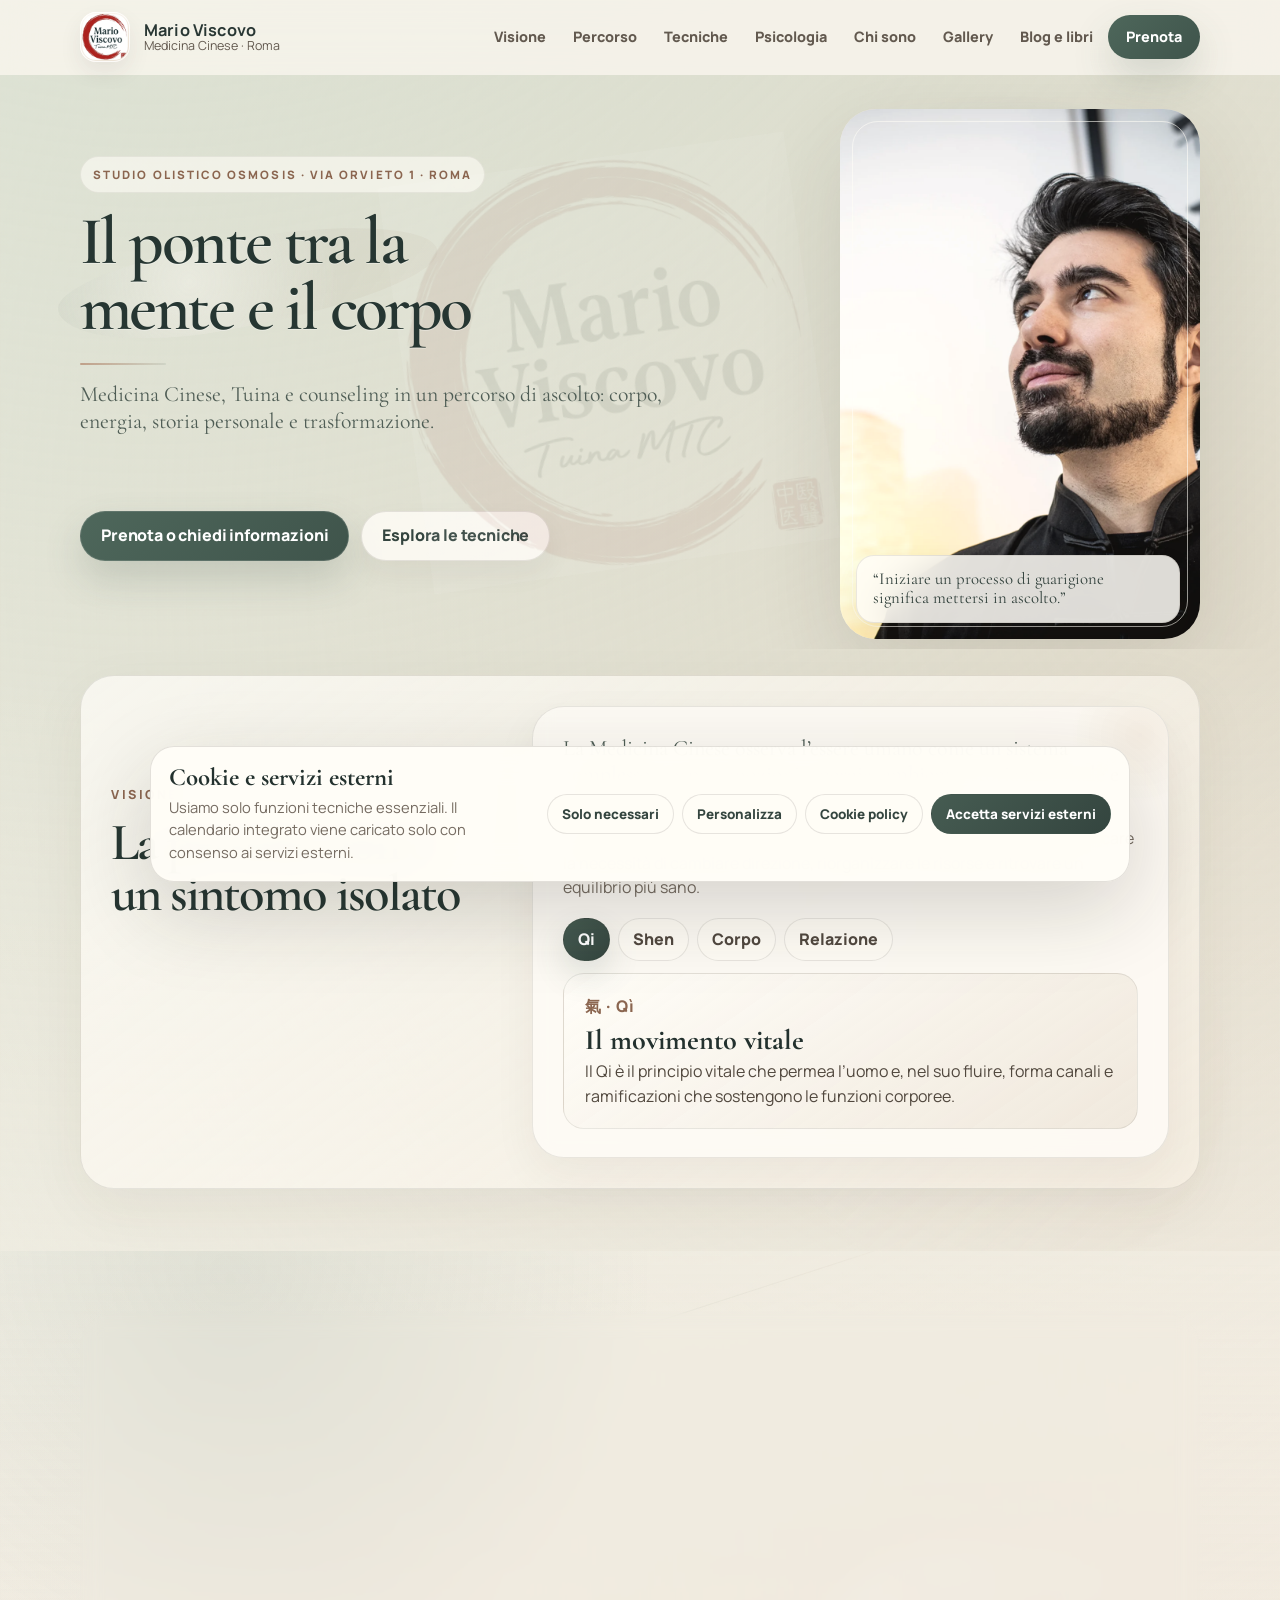
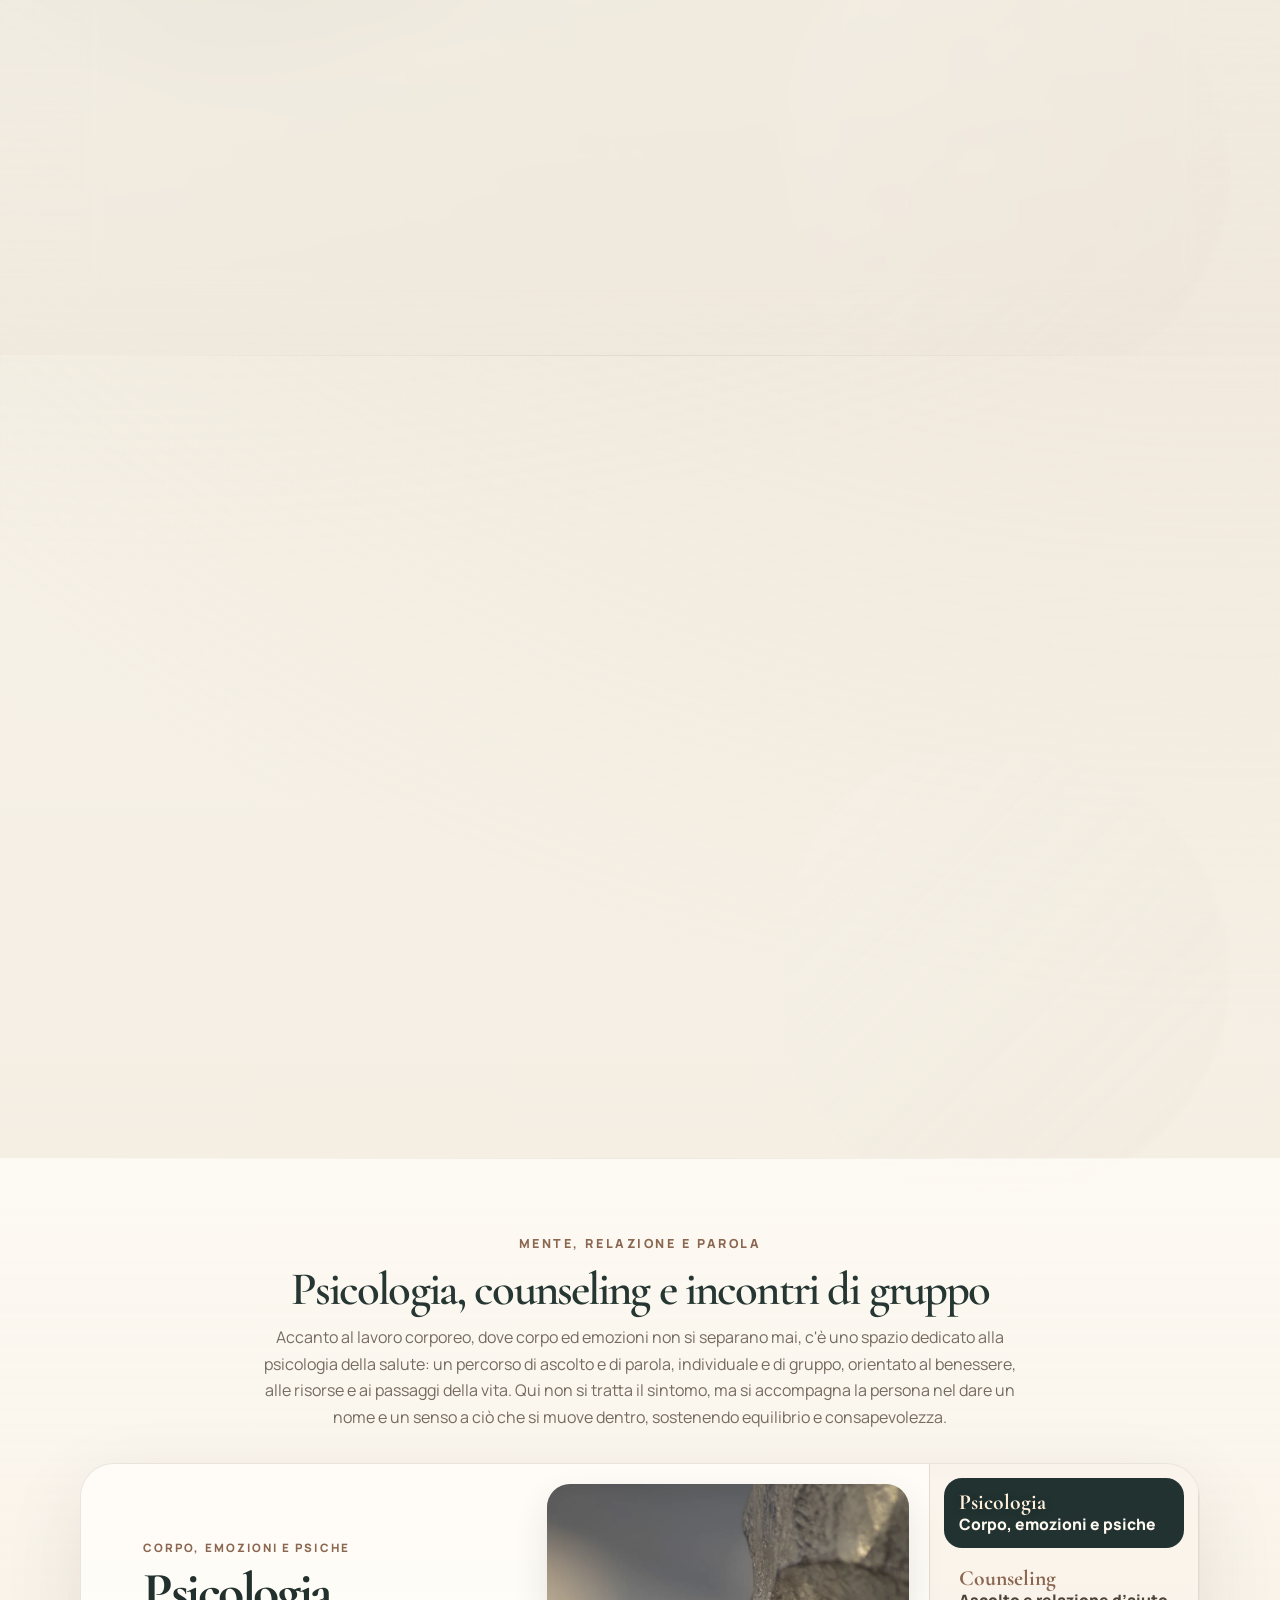
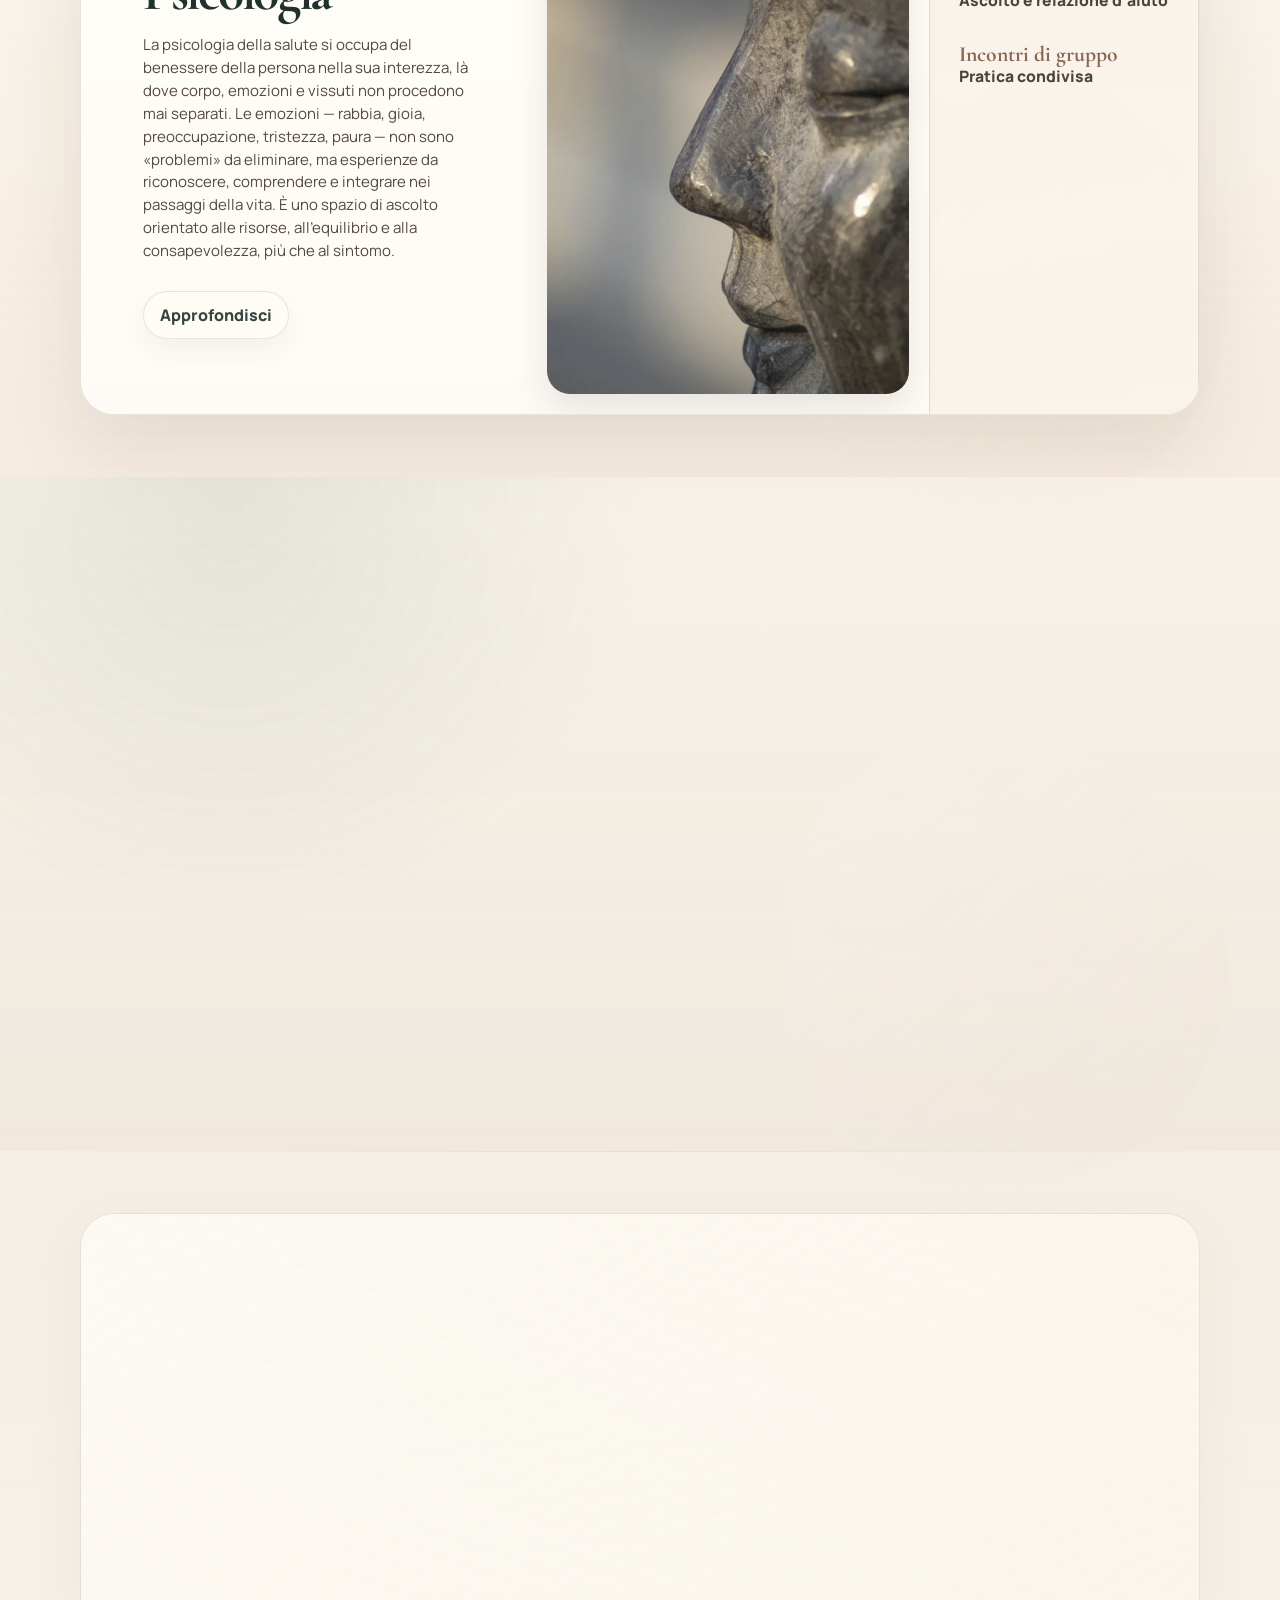
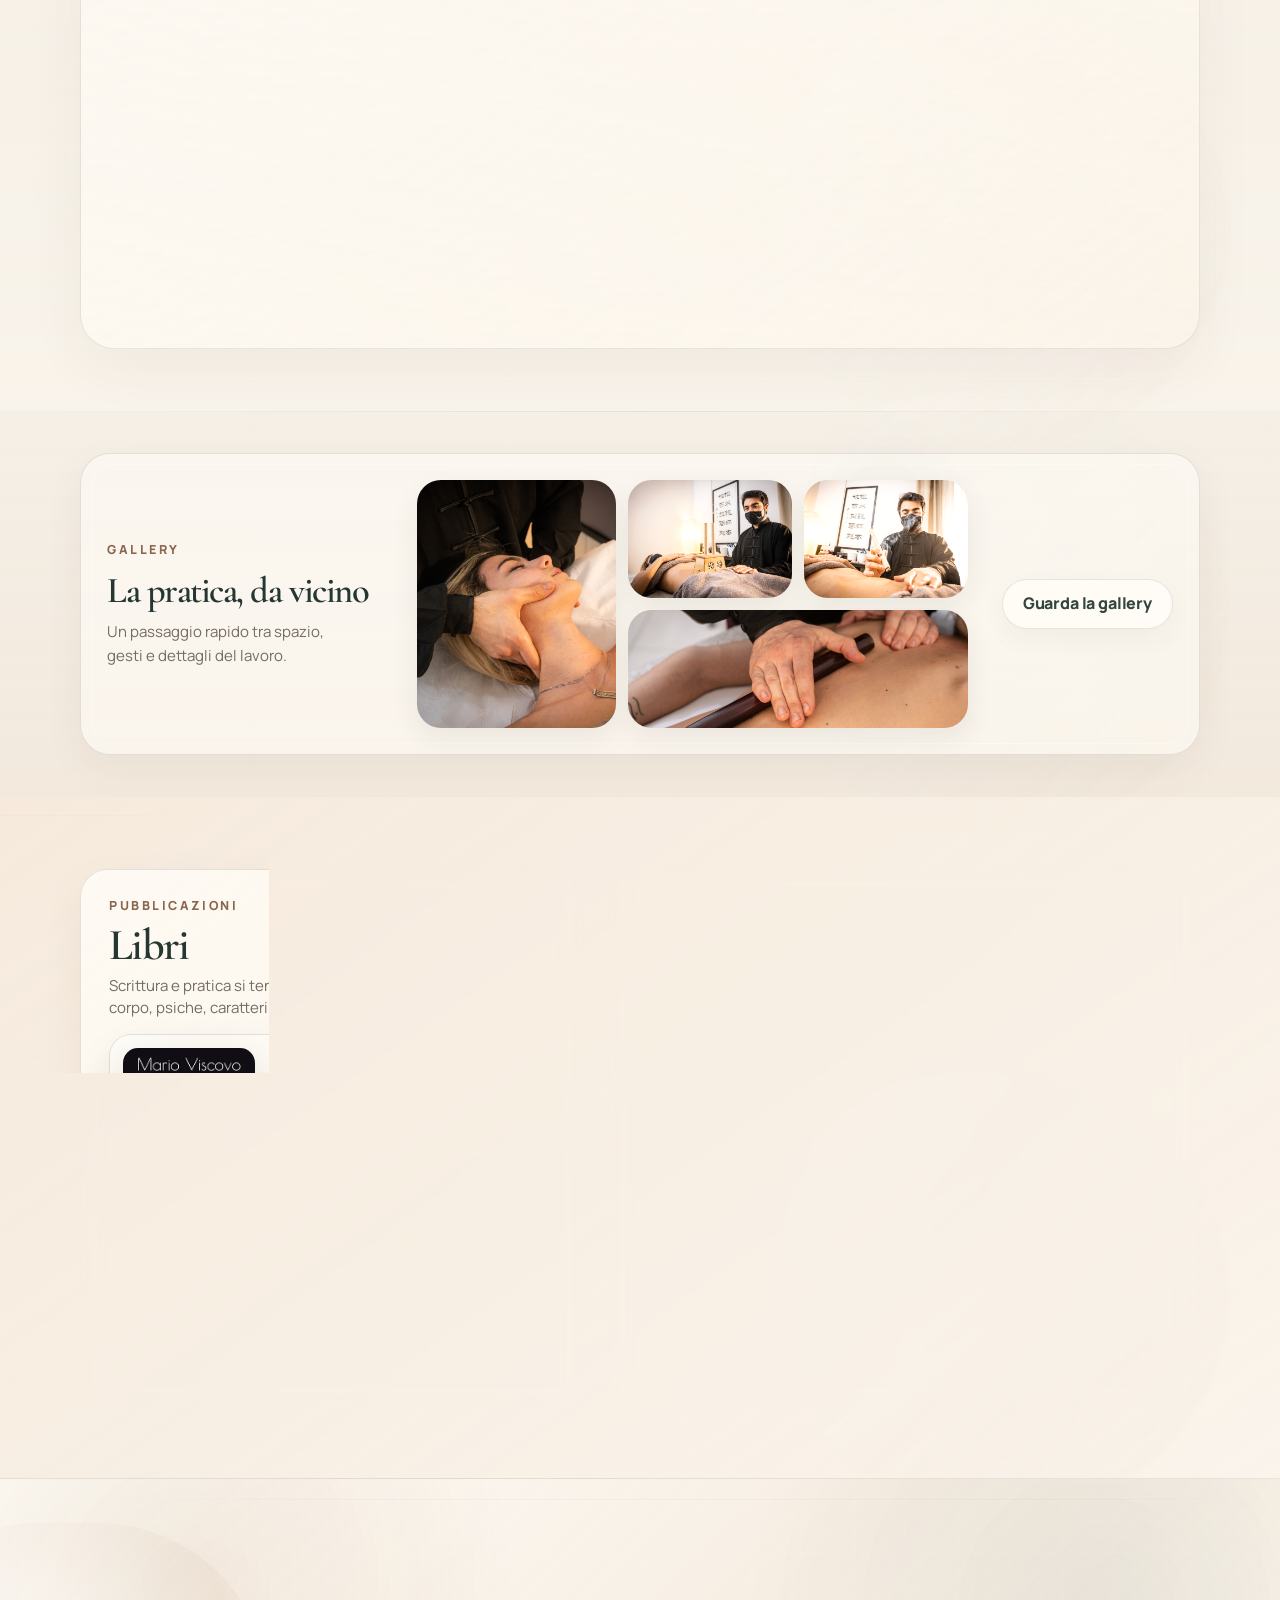
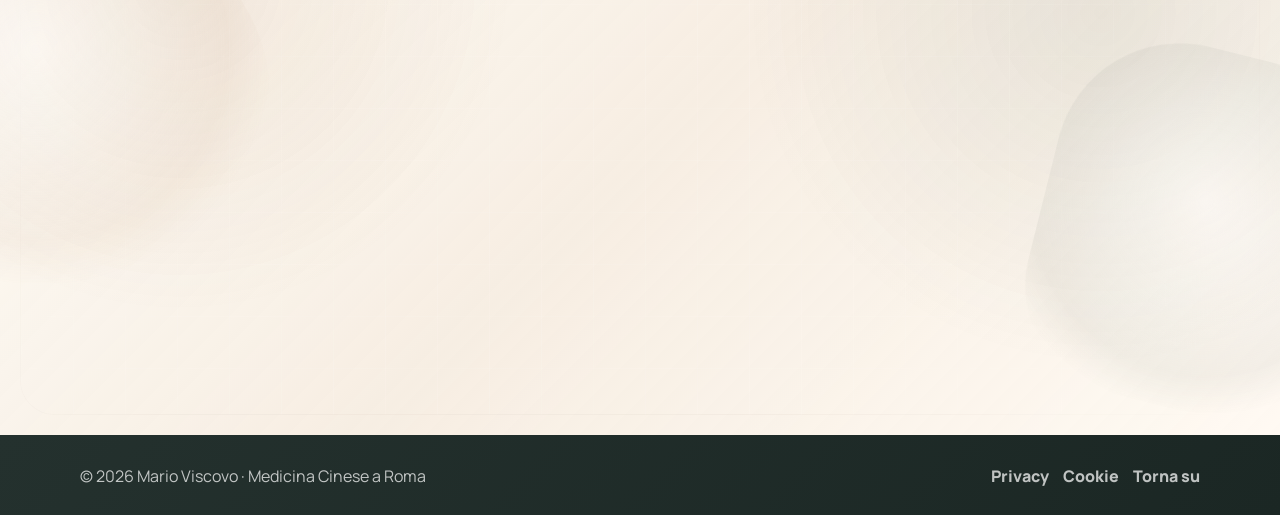
==== commit 8305c4dd: "fix local storage cache for blog" ====
--- a/index.html
+++ b/index.html
@@ -743,6 +743,6 @@
     <a href="https://wa.me/393930028109?text=Ciao%20Mario%2C%20ti%20scrivo%20dal%20sito%20per%20avere%20informazioni." target="_blank" rel="noopener">WhatsApp</a>
   </div>
 
-  <script src="script.js"></script>
+  <script src="script.js?v=20260622-blog-cache"></script>
 </body>
 </html>
